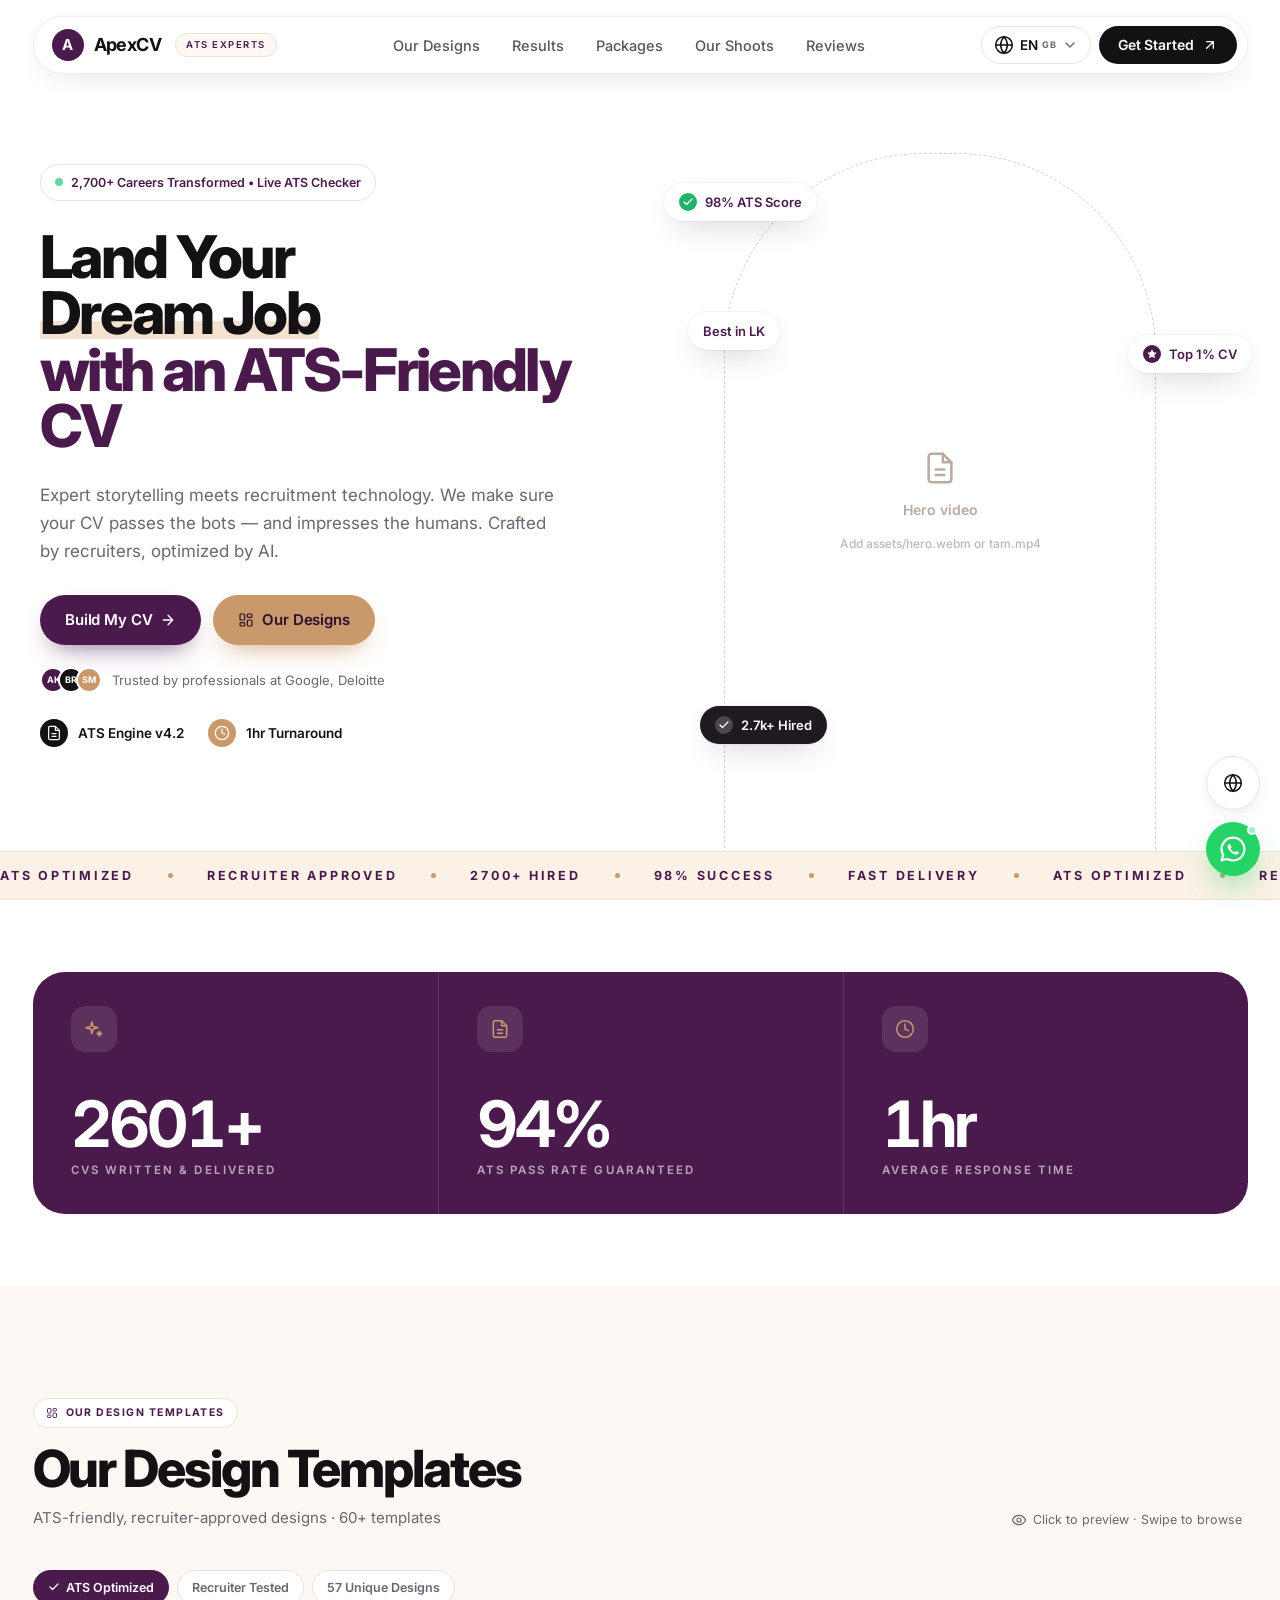
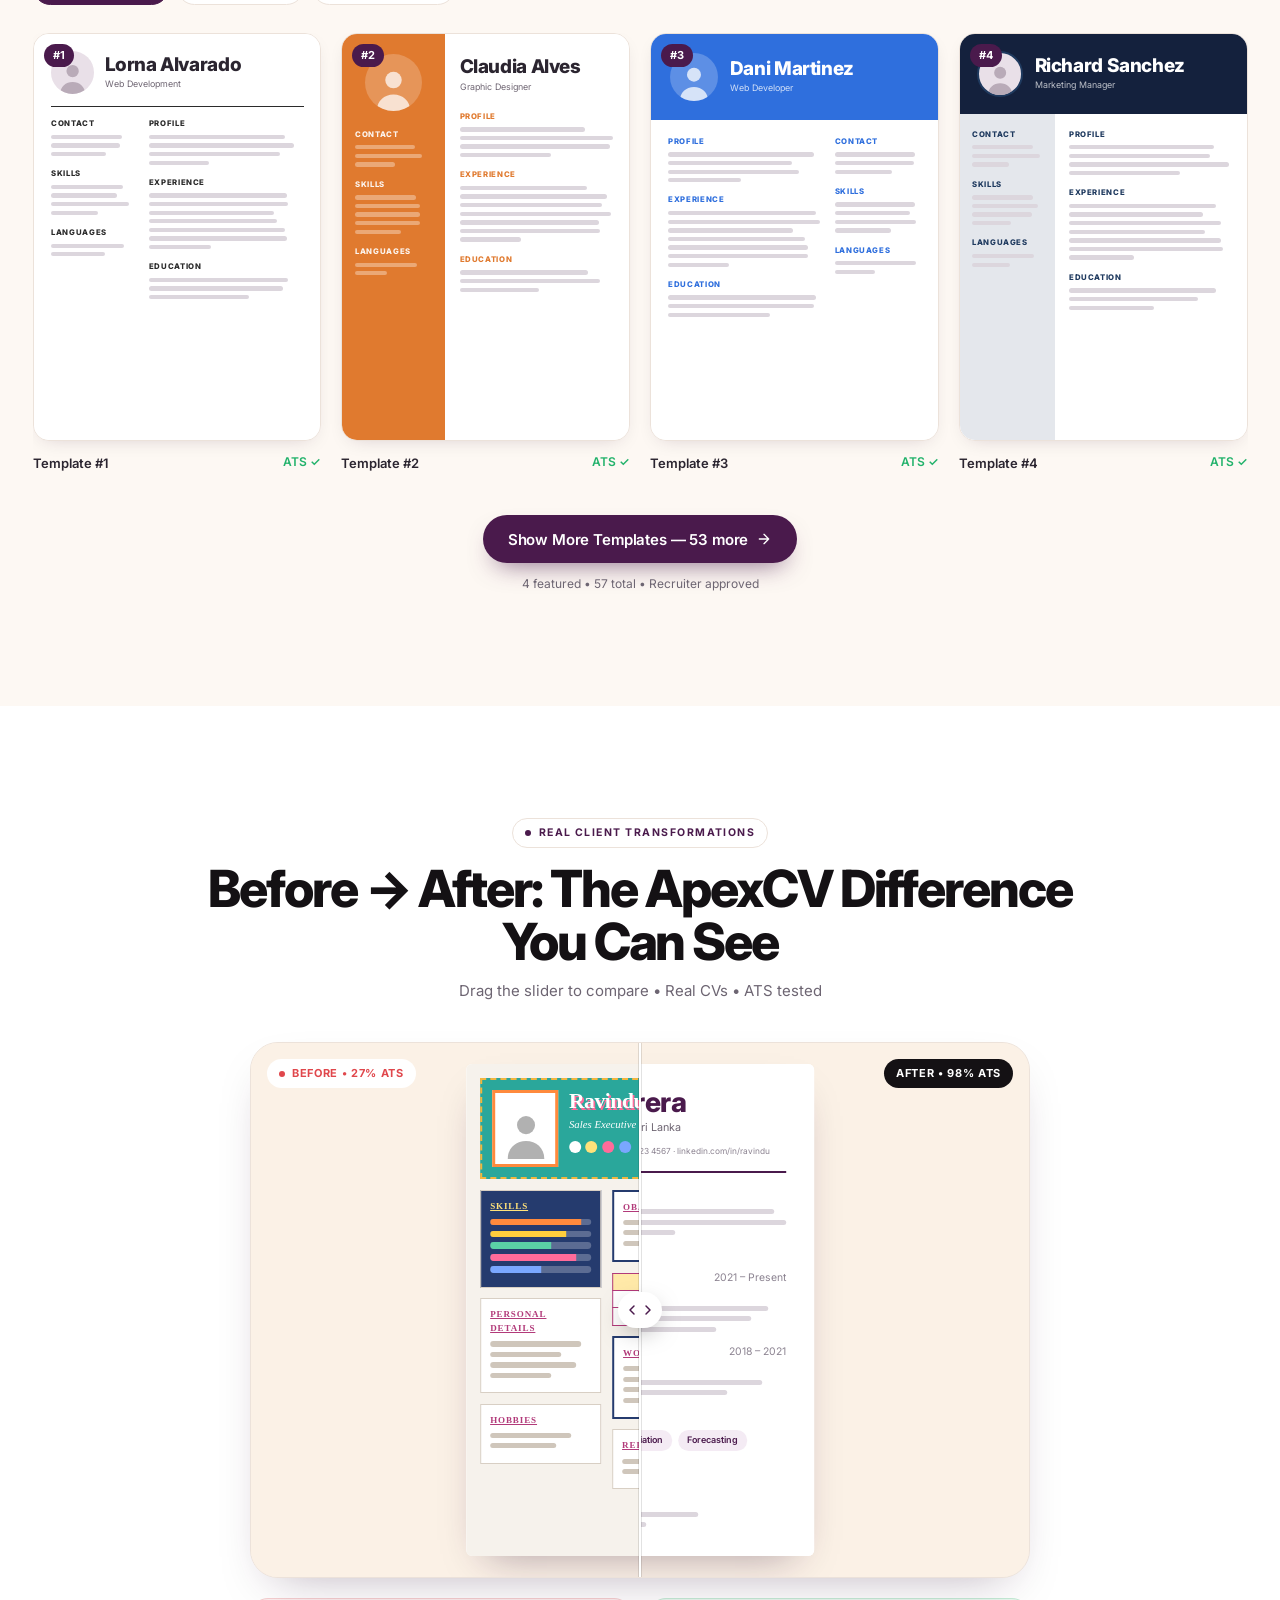
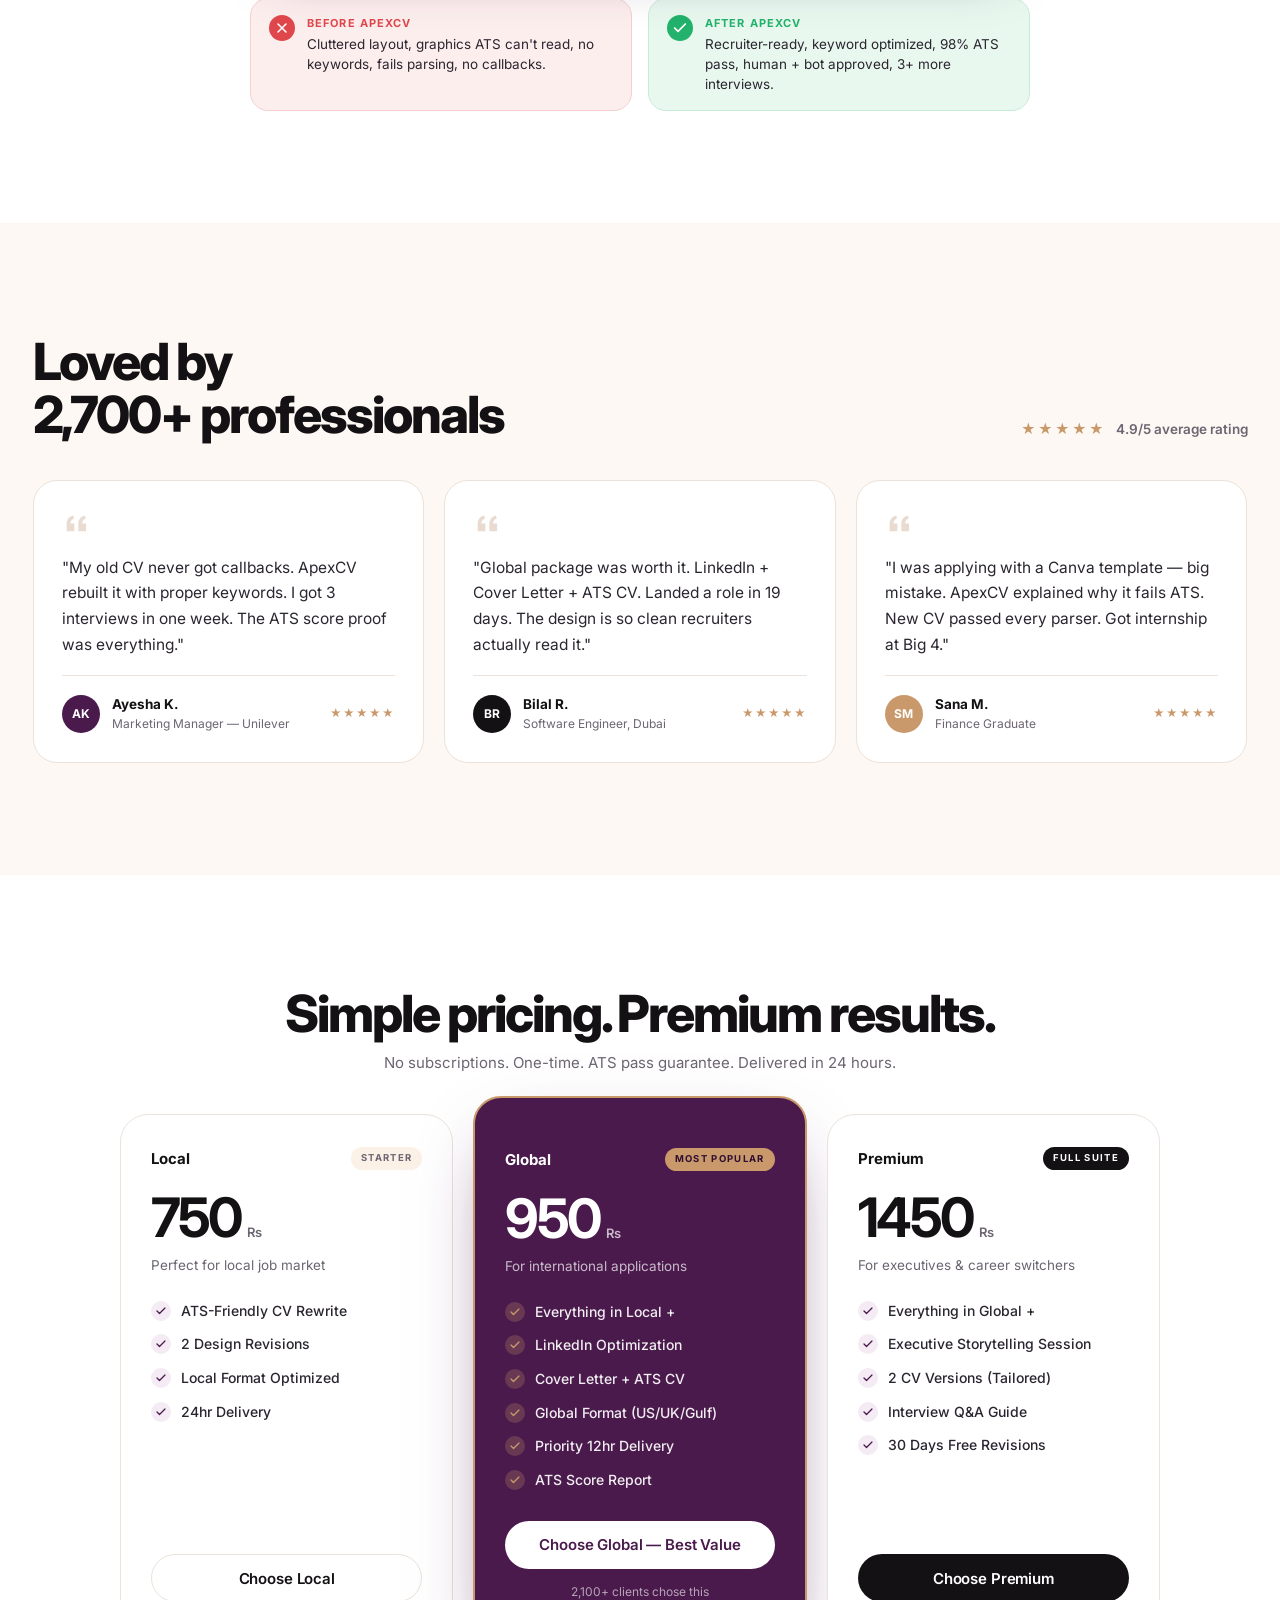
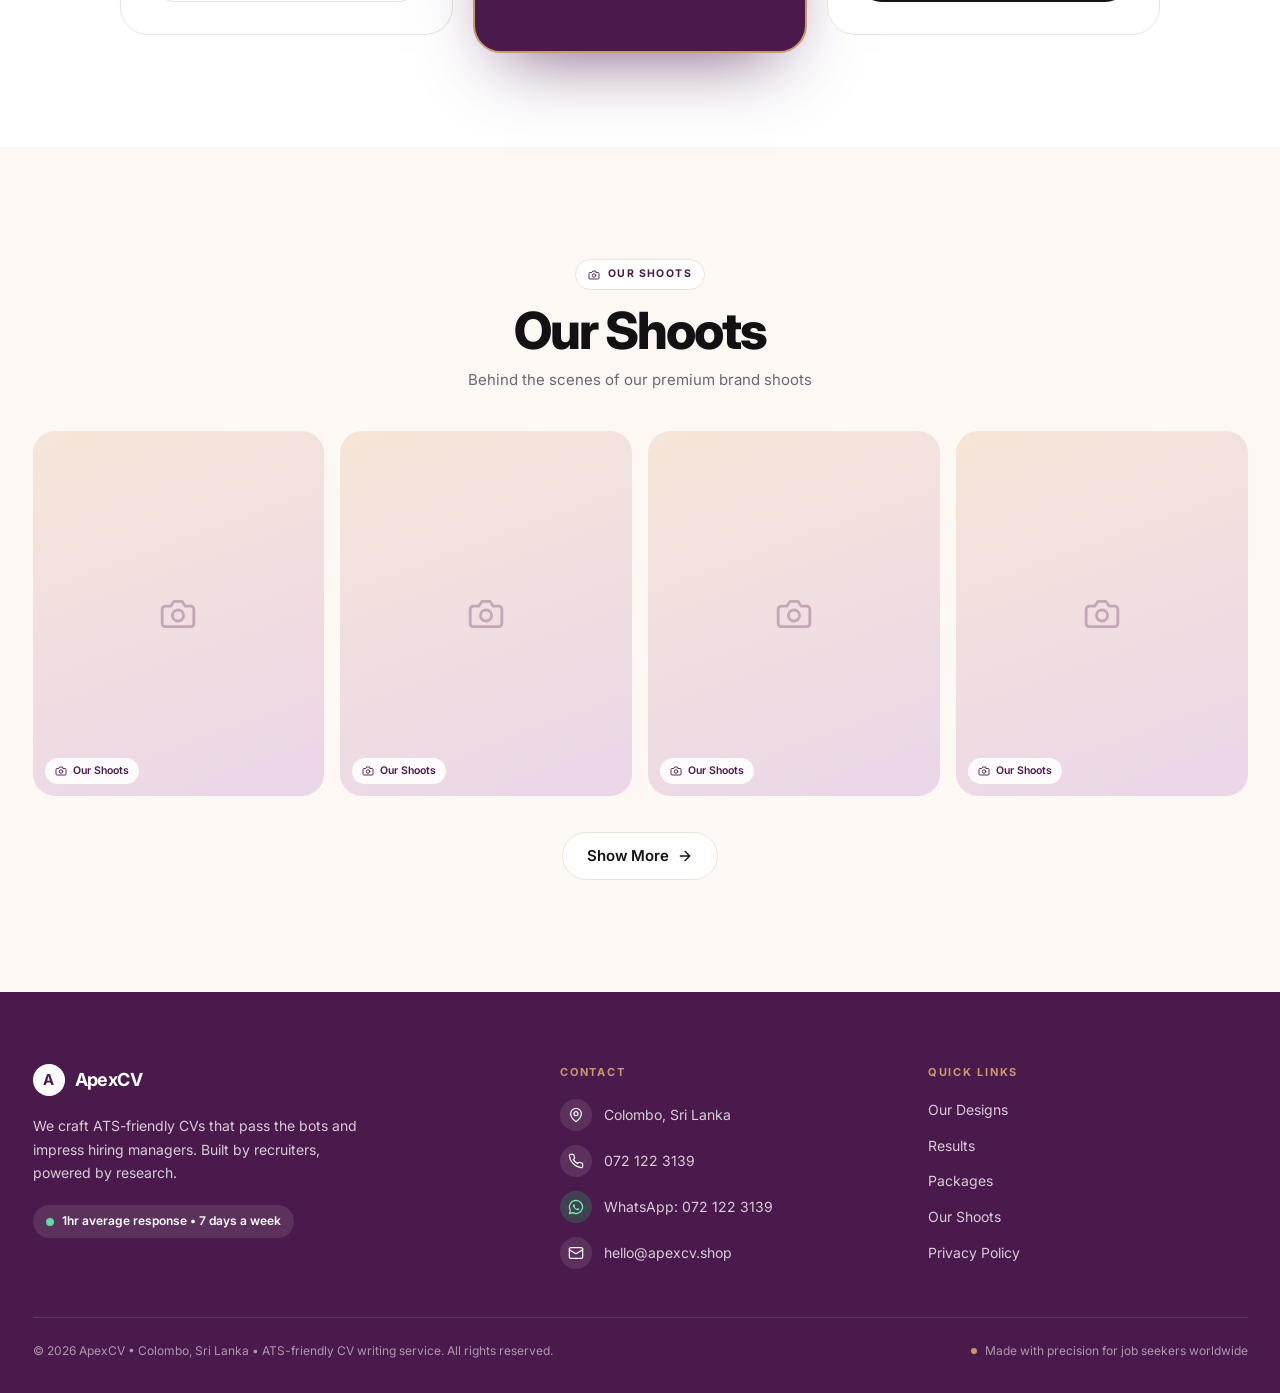
==== index.html @ 5af6e78d "new" ====
<!DOCTYPE html>
<html lang="en">
<head>
  <meta charset="utf-8">
  <!-- Zoom locked: maximum-scale + user-scalable=no (plus JS gesture blocking below) -->
  <meta name="viewport" content="width=device-width, initial-scale=1, minimum-scale=1, maximum-scale=1, user-scalable=no, viewport-fit=cover">
  <title>ApexCV — ATS-Friendly CV Writing Service in Sri Lanka</title>
  <meta name="description" content="ApexCV writes ATS-friendly CVs that pass the bots and impress recruiters. 2,700+ careers transformed. 1 hour average response.">
  <meta name="theme-color" content="#4a1a4c">
  <link rel="icon" href="data:image/svg+xml,<svg xmlns='http://www.w3.org/2000/svg' viewBox='0 0 64 64'><circle cx='32' cy='32' r='32' fill='%234a1a4c'/><text x='32' y='44' font-size='34' font-weight='700' text-anchor='middle' fill='white' font-family='Arial,sans-serif'>A</text></svg>">

  <link rel="preconnect" href="https://fonts.googleapis.com">
  <link rel="preconnect" href="https://fonts.gstatic.com" crossorigin>
  <link href="https://fonts.googleapis.com/css2?family=Inter:wght@400;500;600;700;800&family=Noto+Sans+Sinhala:wght@400;600;800&family=Noto+Sans+Tamil:wght@400;600;800&display=swap" rel="stylesheet">
  <style>
/* =========================================================
   ApexCV — style.css
   ========================================================= */

:root {
  --plum: #4a1a4c;
  --plum-deep: #2f0f31;
  --plum-soft: #f4ebf4;
  --gold: #c9996b;
  --gold-soft: #f3e2cf;
  --cream: #fdf8f3;
  --cream-2: #fbf1e6;
  --paper: #ffffff;
  --ink: #141114;
  --text: #2b2530;
  --muted: #6d6572;
  --line: #ece2da;
  --green: #22b26b;
  --green-soft: #e8f8ef;
  --red: #e0474c;
  --red-soft: #fdeeee;
  --wa: #25d366;

  --font: "Inter", "Noto Sans Sinhala", "Noto Sans Tamil", system-ui, -apple-system, "Segoe UI", Roboto, sans-serif;
  --container: 1215px;
  --shadow-sm: 0 6px 20px -10px rgba(47, 15, 49, 0.22);
  --shadow-md: 0 20px 50px -24px rgba(47, 15, 49, 0.35);
  --ease: cubic-bezier(0.2, 0.7, 0.2, 1);
}

*, *::before, *::after { box-sizing: border-box; }

html {
  scroll-behavior: smooth;
  scroll-padding-top: 92px;
  -webkit-text-size-adjust: 100%;
  text-size-adjust: 100%;
  /* no pinch-zoom, no double-tap zoom anywhere on the site */
  touch-action: manipulation;
  -ms-touch-action: manipulation;
}

body {
  margin: 0;
  font-family: var(--font);
  font-size: 16px;
  line-height: 1.55;
  color: var(--text);
  background: var(--paper);
  -webkit-font-smoothing: antialiased;
  overflow-x: hidden;
}

img, svg, video { display: block; max-width: 100%; }
a { color: inherit; text-decoration: none; }
ul { list-style: none; margin: 0; padding: 0; }
h1, h2, h3, h4, p { margin: 0; }
button { font: inherit; color: inherit; cursor: pointer; }

:focus-visible {
  outline: 3px solid rgba(74, 26, 76, 0.4);
  outline-offset: 3px;
  border-radius: 8px;
}

.ic { width: 20px; height: 20px; flex: none; }
.ic-sm { width: 16px; height: 16px; }
.ic-xs { width: 12px; height: 12px; }

.container { width: min(100% - 40px, var(--container)); margin-inline: auto; }

/* ---------- Buttons ---------- */
.btn {
  display: inline-flex;
  align-items: center;
  justify-content: center;
  gap: 8px;
  height: 48px;
  padding: 0 24px;
  border: 1px solid transparent;
  border-radius: 999px;
  font-size: 15px;
  font-weight: 600;
  letter-spacing: -0.01em;
  white-space: nowrap;
  transition: transform 0.2s var(--ease), box-shadow 0.2s var(--ease), background 0.2s, color 0.2s, border-color 0.2s;
}
.btn:hover { transform: translateY(-2px); }
.btn:active { transform: translateY(0); }
.btn-plum { background: var(--plum); color: #fff; box-shadow: 0 12px 26px -12px rgba(74, 26, 76, 0.7); }
.btn-plum:hover { background: #5a2260; }
.btn-ink { background: var(--ink); color: #fff; }
.btn-ink:hover { background: #2a2530; }
.btn-outline { background: #fff; color: var(--ink); border-color: var(--line); }
.btn-outline:hover { border-color: var(--plum); color: var(--plum); }
.btn-light { background: #fff; color: var(--plum); }
.btn-light:hover { background: var(--gold-soft); }
/* Secondary hero button — solid gold so it reads clearly on white */
.btn-gold {
  background: var(--gold);
  color: var(--plum-deep);
  border-color: var(--gold);
  box-shadow: 0 12px 26px -12px rgba(201, 153, 107, 0.9);
}
.btn-gold:hover { background: #b9854f; border-color: #b9854f; color: #fff; }
.btn-block { width: 100%; }

/* =========================================================
   NAV
   ========================================================= */
.nav-wrap {
  position: fixed;
  top: 16px;
  left: 0;
  right: 0;
  z-index: 60;
  padding-inline: 16px;
  pointer-events: none;
}
.nav {
  pointer-events: auto;
  max-width: var(--container);
  margin-inline: auto;
  height: 58px;
  padding: 0 10px 0 18px;
  display: flex;
  align-items: center;
  gap: 24px;
  background: rgba(255, 255, 255, 0.86);
  -webkit-backdrop-filter: saturate(1.5) blur(14px);
  backdrop-filter: saturate(1.5) blur(14px);
  border: 1px solid rgba(20, 17, 20, 0.07);
  border-radius: 999px;
  box-shadow: 0 8px 30px -14px rgba(47, 15, 49, 0.2);
  transition: box-shadow 0.25s;
}
.nav-wrap.scrolled .nav { box-shadow: 0 14px 40px -16px rgba(47, 15, 49, 0.35); }

.brand { display: inline-flex; align-items: center; gap: 10px; }
.brand-mark {
  display: grid;
  place-items: center;
  width: 32px;
  height: 32px;
  border-radius: 50%;
  background: var(--plum);
  color: #fff;
  font-size: 15px;
  font-weight: 700;
}
.brand-name { font-size: 18px; font-weight: 700; letter-spacing: -0.03em; color: var(--ink); }
.brand-tag {
  margin-left: 4px;
  padding: 4px 10px;
  border: 1px solid var(--line);
  border-radius: 999px;
  background: var(--cream);
  color: var(--plum);
  font-size: 9.5px;
  font-weight: 600;
  letter-spacing: 0.16em;
  text-transform: uppercase;
}

.nav-links { flex: 1; display: flex; justify-content: center; gap: 32px; }
.nav-links a { font-size: 14.5px; font-weight: 500; color: #5b5460; transition: color 0.2s; }
.nav-links a:hover { color: var(--plum); }

.nav-actions { display: flex; align-items: center; gap: 8px; margin-left: auto; }
.nav-cta { height: 38px; padding: 0 18px; font-size: 14px; }

.lang { position: relative; }
.lang-btn {
  display: inline-flex;
  align-items: center;
  gap: 6px;
  height: 38px;
  padding: 0 12px;
  background: #fff;
  border: 1px solid var(--line);
  border-radius: 999px;
  font-size: 13.5px;
  font-weight: 600;
  color: var(--ink);
}
.lang-btn sup { font-size: 9px; font-weight: 700; letter-spacing: 0.04em; color: var(--muted); margin-left: -2px; }
.lang-chev { opacity: 0.6; }
.lang-menu {
  position: absolute;
  top: calc(100% + 10px);
  right: 0;
  min-width: 150px;
  padding: 6px;
  background: #fff;
  border: 1px solid var(--line);
  border-radius: 18px;
  box-shadow: var(--shadow-md);
  opacity: 0;
  visibility: hidden;
  transform: translateY(-6px);
  transition: opacity 0.18s, transform 0.18s var(--ease), visibility 0.18s;
  z-index: 5;
}
.lang.open .lang-menu { opacity: 1; visibility: visible; transform: none; }
.lang-menu button {
  display: block;
  width: 100%;
  padding: 10px 14px;
  border: 0;
  border-radius: 12px;
  background: none;
  text-align: left;
  font-size: 14px;
  font-weight: 500;
}
.lang-menu button:hover { background: var(--cream); }
.lang-menu button[aria-current="true"] { color: var(--plum); font-weight: 700; background: var(--plum-soft); }

.burger {
  display: none;
  place-items: center;
  width: 42px;
  height: 42px;
  border: 0;
  border-radius: 50%;
  background: var(--ink);
  color: #fff;
}

.mobile-menu {
  pointer-events: auto;
  display: none;
  max-width: var(--container);
  margin: 8px auto 0;
  padding: 10px;
  background: #fff;
  border: 1px solid var(--line);
  border-radius: 26px;
  box-shadow: var(--shadow-md);
}
.mobile-menu a { display: block; padding: 14px 16px; border-radius: 16px; font-size: 16px; font-weight: 600; color: var(--ink); }
.mobile-menu a:hover { background: var(--cream); }
.nav-wrap.open .mobile-menu { display: block; }

/* =========================================================
   HERO
   ========================================================= */
.hero {
  position: relative;
  display: grid;
  grid-template-columns: minmax(20px, 1fr) minmax(0, 600px) minmax(0, 600px) minmax(20px, 1fr);
  grid-template-rows: 1fr auto;
  min-height: max(700px, 100svh);
  padding-top: 92px;
  background: #fff; /* pure white so the video blends in */
  overflow: hidden;
}

.hero-copy {
  grid-column: 2;
  grid-row: 1;
  align-self: center;
  display: flex;
  flex-direction: column;
  align-items: flex-start;
  padding: 24px 24px 56px 0;
}

.badge-pill {
  display: inline-flex;
  align-items: center;
  gap: 8px;
  padding: 8px 14px;
  border: 1px solid var(--line);
  border-radius: 999px;
  background: #fff;
  font-size: 12.5px;
  font-weight: 600;
  color: var(--plum);
}
.live-dot {
  width: 8px;
  height: 8px;
  border-radius: 50%;
  background: #62d8a2;
  box-shadow: 0 0 0 0 rgba(98, 216, 162, 0.6);
  animation: ping 2.4s ease-out infinite;
}
@keyframes ping {
  0% { box-shadow: 0 0 0 0 rgba(98, 216, 162, 0.55); }
  80%, 100% { box-shadow: 0 0 0 8px rgba(98, 216, 162, 0); }
}

.hero-title {
  margin-top: 28px;
  font-size: clamp(2.9rem, 4.6vw, 4rem);
  line-height: 0.96;
  font-weight: 800;
  letter-spacing: -0.045em;
  color: var(--ink);
}
.h1-a, .h1-b { display: block; }
.h1-line { display: block; }
.hl {
  width: fit-content;
  background: linear-gradient(transparent 64%, var(--gold-soft) 64%, var(--gold-soft) 94%, transparent 94%);
}
.h1-b { color: var(--plum); }

.lead {
  max-width: 520px;
  margin-top: 26px;
  font-size: 17px;
  line-height: 1.65;
  color: var(--muted);
}

.hero-cta { display: flex; flex-wrap: wrap; gap: 12px; margin-top: 30px; }
.hero-cta .btn { height: 50px; }

.trust {
  display: flex;
  align-items: center;
  gap: 10px;
  margin-top: 22px;
  font-size: 13px;
  color: var(--muted);
}
.avatars { display: inline-flex; }
.av {
  display: grid;
  place-items: center;
  width: 26px;
  height: 26px;
  border-radius: 50%;
  border: 2px solid #fff;
  font-style: normal;
  font-size: 9px;
  font-weight: 700;
  color: #fff;
}
.avatars .av + .av { margin-left: -8px; }
.av-plum { background: var(--plum); }
.av-ink { background: var(--ink); }
.av-gold { background: var(--gold); }

.hero-chips { display: flex; flex-wrap: wrap; gap: 24px; margin-top: 26px; font-size: 13.5px; font-weight: 600; color: var(--ink); }
.hero-chips li { display: inline-flex; align-items: center; gap: 10px; }
.chip-ic { display: grid; place-items: center; width: 28px; height: 28px; border-radius: 50%; color: #fff; }
.chip-ic-ink { background: var(--ink); }
.chip-ic-gold { background: var(--gold); }

/* ---- Hero video ----
   FIX: mix-blend-mode is applied to a WRAPPER, never to the <video> element
   itself. WebKit (every browser on iPhone/iPad) has long-standing bugs that
   make a blended <video> render as a blank/black box. The wrapper is also
   switched off entirely on iOS/Safari via the .no-blend class in JS.        */
.hero-media {
  grid-column: 3;
  grid-row: 1;
  position: relative;
  min-height: 520px;
}
.hero-video-wrap {
  position: absolute;
  inset: 0;
  mix-blend-mode: multiply; /* white pixels disappear into the white page */
  pointer-events: none;
  -webkit-transform: translateZ(0);
  transform: translateZ(0);
}
/* iOS / Safari, or when the video already has a real alpha channel */
.hero-media.no-blend .hero-video-wrap,
.hero-media.has-alpha .hero-video-wrap { mix-blend-mode: normal; }

.hero-video {
  position: absolute;
  inset: 0;
  width: 100%;
  height: 100%;
  object-fit: contain;
  object-position: center bottom;
  background: transparent;
  pointer-events: none;
}
.video-fallback {
  position: absolute;
  inset: 8% 14% 0;
  display: none;
  flex-direction: column;
  align-items: center;
  justify-content: center;
  gap: 14px;
  border: 1.5px dashed #ddd0c8;
  border-bottom: 0;
  border-radius: 200px 200px 0 0;
  color: #b9aaa2;
  text-align: center;
  font-size: 14px;
  font-weight: 600;
}
.video-fallback .ic { width: 34px; height: 34px; }
.video-fallback small { font-weight: 500; font-size: 12px; opacity: 0.85; }
.hero-media.no-video .video-fallback { display: flex; }
.hero-media.no-video .hero-video-wrap { display: none; }

/* ---- Floating chips ---- */
.float {
  position: absolute;
  z-index: 2;
  display: inline-flex;
  align-items: center;
  gap: 8px;
  padding: 9px 15px;
  border-radius: 999px;
  background: #fff;
  font-size: 13px;
  font-weight: 600;
  color: var(--plum);
  white-space: nowrap;
  box-shadow: 0 12px 30px -12px rgba(47, 15, 49, 0.3), 0 0 0 1px rgba(20, 17, 20, 0.04);
  animation: bob 6s ease-in-out infinite;
}
.tick {
  display: grid;
  place-items: center;
  width: 18px;
  height: 18px;
  border-radius: 50%;
  background: var(--green);
  color: #fff;
}
.tick-plum { background: var(--plum); }
.tick-light { background: rgba(255, 255, 255, 0.2); }
.f-ats { top: 12%; left: 4%; }
.f-best { top: 29%; left: 8%; animation-delay: -2s; }
.f-top { top: 32%; right: -2%; animation-delay: -4s; }
.f-hired { bottom: 14%; left: 10%; background: #1f1a21; color: #fff; animation-delay: -1s; }
@keyframes bob {
  0%, 100% { transform: translateY(0); }
  50% { transform: translateY(-5px); }
}

/* ---- Marquee ---- */
.marquee {
  grid-column: 1 / -1;
  grid-row: 2;
  position: relative;
  z-index: 3;
  overflow: hidden;
  background: var(--cream-2);
  border-block: 1px solid var(--line);
}
.marquee-track {
  display: flex;
  width: max-content;
  padding-block: 14px;
  animation: marquee 38s linear infinite;
}
.marquee-track span {
  display: inline-flex;
  align-items: center;
  font-size: 12.5px;
  font-weight: 700;
  letter-spacing: 0.22em;
  text-transform: uppercase;
  color: var(--plum);
  white-space: nowrap;
}
.marquee-track span::after {
  content: "";
  width: 5px;
  height: 5px;
  margin-inline: 34px;
  border-radius: 50%;
  background: var(--gold);
}
@keyframes marquee { to { transform: translateX(-50%); } }

/* =========================================================
   SECTIONS (shared)
   ========================================================= */
.section { padding: clamp(64px, 9vw, 112px) 0; background: var(--paper); }
.section-cream { background: var(--cream); }

.sec-head { margin-bottom: 40px; }
.sec-head-center { display: flex; flex-direction: column; align-items: center; text-align: center; }
.sec-head-row { display: flex; align-items: flex-end; justify-content: space-between; gap: 24px; flex-wrap: wrap; }
.sec-head-end { align-items: flex-end; }

h2 {
  font-size: clamp(2rem, 4vw, 3.2rem);
  line-height: 1.02;
  font-weight: 800;
  letter-spacing: -0.04em;
  color: var(--ink);
}
.eyebrow + h2 { margin-top: 14px; }
.sec-sub { margin-top: 12px; font-size: 15px; color: var(--muted); }
.sec-head-center h2 { max-width: 16ch; }
.sec-head-center h2 + .sec-sub { max-width: 60ch; }
#packages .sec-head-center h2 { max-width: none; }
#results .sec-head-center h2 { max-width: 26ch; }

.eyebrow {
  display: inline-flex;
  align-items: center;
  gap: 8px;
  padding: 6px 12px;
  border: 1px solid var(--line);
  border-radius: 999px;
  background: #fff;
  font-size: 10.5px;
  font-weight: 700;
  letter-spacing: 0.14em;
  text-transform: uppercase;
  color: var(--plum);
}
.dot-plum { width: 6px; height: 6px; border-radius: 50%; background: var(--plum); }
.dot-gold { width: 6px; height: 6px; border-radius: 50%; background: var(--gold); }

/* =========================================================
   STATS
   ========================================================= */
.stats-wrap { padding: clamp(40px, 6vw, 72px) 0; background: #fff; }
.stats-card {
  display: grid;
  grid-template-columns: repeat(3, 1fr);
  background: var(--plum);
  border-radius: 32px;
  color: #fff;
  overflow: hidden;
}
.stat { display: flex; flex-direction: column; justify-content: space-between; gap: 40px; min-height: 230px; padding: 34px 38px; }
.stat + .stat { border-left: 1px solid rgba(255, 255, 255, 0.12); }
.stat-ic {
  display: grid;
  place-items: center;
  width: 46px;
  height: 46px;
  border-radius: 14px;
  background: rgba(255, 255, 255, 0.1);
  color: var(--gold);
}
.stat-body { display: flex; flex-direction: column; gap: 6px; }
.stat-body strong { font-size: clamp(2.8rem, 5vw, 4.4rem); line-height: 1; font-weight: 700; letter-spacing: -0.04em; font-variant-numeric: tabular-nums; }
.stat-body span { font-size: 11.5px; font-weight: 600; letter-spacing: 0.18em; text-transform: uppercase; color: rgba(255, 255, 255, 0.62); }

/* =========================================================
   TEMPLATES
   ========================================================= */
.tpl-controls { display: flex; align-items: center; gap: 10px; }
.tpl-hint { display: inline-flex; align-items: center; gap: 6px; margin-right: 6px; font-size: 12.5px; color: var(--muted); }
.round-btn {
  display: grid;
  place-items: center;
  width: 42px;
  height: 42px;
  border: 1px solid var(--line);
  border-radius: 50%;
  background: #fff;
  color: var(--ink);
  transition: background 0.2s, color 0.2s, opacity 0.2s, transform 0.2s var(--ease);
}
.round-btn:hover { transform: scale(1.06); }
.round-btn-ink { background: var(--ink); color: #fff; border-color: var(--ink); }
.round-btn:disabled { opacity: 0.35; cursor: default; transform: none; }

.filter-row { display: flex; flex-wrap: wrap; gap: 8px; margin-bottom: 28px; }
.filter {
  display: inline-flex;
  align-items: center;
  gap: 6px;
  padding: 7px 14px;
  border: 1px solid var(--line);
  border-radius: 999px;
  background: #fff;
  font-size: 12.5px;
  font-weight: 600;
  color: var(--muted);
}
.filter-on { background: var(--plum); border-color: var(--plum); color: #fff; }

.tpl-track {
  display: flex;
  gap: 20px;
  overflow-x: auto;
  scroll-snap-type: x mandatory;
  scrollbar-width: none;
  padding-bottom: 6px;
  -webkit-overflow-scrolling: touch;
}
.tpl-track::-webkit-scrollbar { display: none; }

.tpl-card {
  flex: 0 0 calc((100% - 60px) / 4);
  scroll-snap-align: start;
  padding: 0;
  border: 0;
  background: none;
  text-align: left;
}
.tpl-thumb {
  position: relative;
  aspect-ratio: 210 / 297;
  border: 1px solid var(--line);
  border-radius: 16px;
  background: #fff;
  overflow: hidden;
  box-shadow: var(--shadow-sm);
  transition: transform 0.3s var(--ease), box-shadow 0.3s var(--ease);
}
.tpl-card:hover .tpl-thumb { transform: translateY(-4px); box-shadow: var(--shadow-md); }
.tpl-num {
  position: absolute;
  top: 10px;
  left: 10px;
  z-index: 2;
  padding: 3px 9px;
  border-radius: 999px;
  background: var(--plum);
  color: #fff;
  font-size: 11px;
  font-weight: 700;
}
.tpl-meta { display: flex; justify-content: space-between; margin-top: 12px; font-size: 13px; color: var(--muted); }
.tpl-meta b { font-weight: 600; color: var(--text); }
.tpl-meta i { font-style: normal; font-size: 12px; font-weight: 600; color: var(--green); }

.tpl-more-wrap { display: flex; flex-direction: column; align-items: center; gap: 12px; margin-top: 36px; }
.tpl-count { font-size: 12px; color: var(--muted); }

.tpl-grid {
  display: grid;
  grid-template-columns: repeat(4, 1fr);
  gap: 24px 20px;
  margin-top: 40px;
}
.tpl-grid[hidden] { display: none; }
.tpl-grid .tpl-card { flex: none; }

/* ---------- Mini CV mock-ups (scale with container width) ---------- */
.cv {
  container-type: inline-size;
  position: relative;
  width: 100%;
  height: 100%;
  overflow: hidden;
  background: #fff;
  color: var(--text);
  font-family: var(--font);
  text-align: left;
  --a: #2b2b2b;
}
.cv h4 { font-size: 6.6cqw; line-height: 1.05; font-weight: 800; letter-spacing: -0.02em; }
.cv p { margin-top: 0.8cqw; font-size: 3.1cqw; color: #6f6673; }
.cv-ph {
  display: grid;
  place-items: end center;
  flex: none;
  width: 15cqw;
  height: 15cqw;
  border-radius: 50%;
  background: #e9e0e8;
  color: #b9abb8;
  overflow: hidden;
}
.cv-ph svg { width: 82%; height: 82%; }
.cv-h { display: block; margin-bottom: 1.6cqw; font-size: 2.7cqw; font-weight: 800; letter-spacing: 0.08em; text-transform: uppercase; color: var(--a); }
.cv-sec { margin-bottom: 4.2cqw; }
.ln { display: block; height: 1.5cqw; margin: 1.5cqw 0; border-radius: 1cqw; background: #dcd6dd; }

/* CV mock-ups always fill their frame */
.tpl-thumb > .cv, .viewer-frame > .cv, .ba-page > .cv { position: absolute; inset: 0; }

/* inner sheets fill the container (cqw units must live on descendants of .cv) */
.cv-0, .cv-1, .cv-2, .cv-3, .cv-after, .cv-before { height: 100%; }

/* layout 0: light sidebar */
.cv-0 { padding: 6cqw; display: flex; flex-direction: column; gap: 4cqw; }
.cv-0 .cv-top { display: flex; align-items: center; gap: 3.6cqw; padding-bottom: 4cqw; border-bottom: 0.6cqw solid var(--a); }
.cv-0 .cv-body { display: grid; grid-template-columns: 33% 1fr; gap: 5cqw; }

/* layout 1: dark sidebar */
.cv-1 { display: grid; grid-template-columns: 36% 1fr; }
.cv-1 .cv-side { padding: 7cqw 4.6cqw; background: var(--a); color: #fff; }
.cv-1 .cv-side .cv-h { color: #fff; opacity: 0.92; }
.cv-1 .cv-side .ln { background: rgba(255, 255, 255, 0.34); }
.cv-1 .cv-ph { width: 20cqw; height: 20cqw; margin: 0 auto 6cqw; background: rgba(255, 255, 255, 0.2); color: rgba(255, 255, 255, 0.72); }
.cv-1 .cv-main { padding: 8cqw 5cqw; }
.cv-1 .cv-main h4 { margin-bottom: 1cqw; }
.cv-1 .cv-main .cv-title { margin-bottom: 6cqw; }

/* layout 2: colour banner */
.cv-2 .cv-banner { display: flex; align-items: center; gap: 4cqw; padding: 6.5cqw; background: var(--a); color: #fff; }
.cv-2 .cv-banner p { color: rgba(255, 255, 255, 0.78); }
.cv-2 .cv-banner .cv-ph { width: 17cqw; height: 17cqw; background: rgba(255, 255, 255, 0.22); color: rgba(255, 255, 255, 0.75); }
.cv-2 .cv-body { display: grid; grid-template-columns: 1fr 34%; gap: 5cqw; padding: 5.5cqw 6cqw; }

/* layout 3: dark header + tinted rail */
.cv-3 .cv-top { display: flex; align-items: center; gap: 4cqw; padding: 6cqw; background: #14213d; color: #fff; }
.cv-3 .cv-top p { color: rgba(255, 255, 255, 0.72); }
.cv-3 .cv-top .cv-ph { width: 16cqw; height: 16cqw; border: 0.7cqw solid var(--a); }
.cv-3 .cv-body { display: grid; grid-template-columns: 33% 1fr; }
.cv-3 .cv-side { padding: 5cqw 4.2cqw; background: color-mix(in srgb, var(--a) 12%, #fff); min-height: 120cqw; }
.cv-3 .cv-main { padding: 5cqw; }

/* ---------- Before / After ---------- */
.ba {
  position: relative;
  max-width: 780px;
  aspect-ratio: 16 / 11;
  margin: 0 auto;
  border: 1px solid var(--line);
  border-radius: 28px;
  overflow: hidden;
  background: var(--cream-2);
  touch-action: pan-y;
  user-select: none;
  -webkit-user-select: none;
  cursor: ew-resize;
  box-shadow: var(--shadow-md);
}
.ba-layer { position: absolute; inset: 0; background: var(--cream-2); }
.ba-before-layer { clip-path: inset(0 calc(100% - var(--pos)) 0 0); }
.ba-page {
  position: absolute;
  top: 4%;
  left: 50%;
  transform: translateX(-50%);
  height: 92%;
  aspect-ratio: 1 / 1.414;
  background: #fff;
  border-radius: 6px;
  box-shadow: 0 18px 40px -20px rgba(47, 15, 49, 0.4);
  overflow: hidden;
  pointer-events: none;
}
.ba-tag {
  position: absolute;
  top: 16px;
  z-index: 3;
  display: inline-flex;
  align-items: center;
  gap: 7px;
  padding: 6px 12px;
  border-radius: 999px;
  font-size: 11px;
  font-weight: 700;
  letter-spacing: 0.06em;
  text-transform: uppercase;
  pointer-events: none;
}
.ba-tag-before { left: 16px; background: #fff; color: var(--red); }
.ba-tag-before i { width: 6px; height: 6px; border-radius: 50%; background: var(--red); }
.ba-tag-after { right: 16px; background: var(--ink); color: #fff; }

.ba-handle {
  position: absolute;
  top: 0;
  bottom: 0;
  left: var(--pos);
  z-index: 4;
  width: 48px;
  transform: translateX(-50%);
  cursor: ew-resize;
  display: grid;
  place-items: center;
}
.ba-handle::before { content: ""; position: absolute; top: 0; bottom: 0; left: 50%; width: 2px; margin-left: -1px; background: #fff; box-shadow: 0 0 0 1px rgba(20, 17, 20, 0.12); }
.ba-knob {
  position: relative;
  display: flex;
  align-items: center;
  gap: 0;
  padding: 10px 6px;
  border-radius: 999px;
  background: #fff;
  color: var(--plum);
  box-shadow: 0 8px 24px -8px rgba(20, 17, 20, 0.5);
}

.ba-notes { display: grid; grid-template-columns: 1fr 1fr; gap: 16px; max-width: 780px; margin: 20px auto 0; }
.ba-note { display: flex; gap: 12px; padding: 16px 18px; border-radius: 18px; border: 1px solid; font-size: 13.5px; line-height: 1.5; }
.ba-note strong { display: block; margin-bottom: 2px; font-size: 11px; letter-spacing: 0.1em; text-transform: uppercase; }
.ba-note p { color: var(--text); }
.note-ic { display: grid; place-items: center; flex: none; width: 26px; height: 26px; border-radius: 50%; color: #fff; }
.ba-note-bad { background: var(--red-soft); border-color: #f6cfd0; }
.ba-note-bad strong { color: var(--red); }
.ba-note-bad .note-ic { background: var(--red); }
.ba-note-good { background: var(--green-soft); border-color: #c5ecd6; }
.ba-note-good strong { color: var(--green); }
.ba-note-good .note-ic { background: var(--green); }

/* "After" CV (clean) */
.cv-after { padding: 7cqw 8cqw; }
.cva-head { padding-bottom: 4cqw; margin-bottom: 4.5cqw; border-bottom: 0.6cqw solid var(--a); }
.cva-head h4 { font-size: 8cqw; color: var(--a); }
.cva-contact { display: block; margin-top: 2.2cqw; font-size: 2.4cqw; color: #8b8290; }
.cva-row { display: flex; justify-content: space-between; margin-top: 1.4cqw; font-size: 3cqw; }
.cva-row em { font-style: normal; color: #8b8290; }
.cva-row-2 { margin-top: 3.4cqw; }
.cva-co { display: block; font-size: 2.7cqw; color: var(--a); font-weight: 600; }
.cva-chips { display: flex; flex-wrap: wrap; gap: 1.6cqw; }
.cva-chips span { padding: 1cqw 2.6cqw; border-radius: 99cqw; background: var(--plum-soft); color: var(--a); font-size: 2.6cqw; font-weight: 600; }

/* "Before" CV (cluttered) */
.cv-before { padding: 4cqw; background: #f6f2ec; font-family: Georgia, "Times New Roman", serif; }
.cvb-head { display: flex; gap: 3cqw; padding: 3cqw; margin-bottom: 3cqw; background: #2aa79b; border: 0.8cqw dashed #f3b63f; }
.cvb-photo { display: grid; place-items: end center; flex: none; width: 19cqw; height: 22cqw; background: #fff; border: 1cqw solid #ff8a3d; color: #b1b1b1; overflow: hidden; }
.cvb-photo svg { width: 86%; height: 86%; }
.cvb-title { color: #fff; }
.cvb-title h4 { font-family: "Comic Sans MS", "Trebuchet MS", cursive; font-size: 6.2cqw; text-shadow: 0.5cqw 0.5cqw 0 #ff6b9a; }
.cvb-title h4 span { color: #ffe27a; }
.cvb-title p { color: #fff; font-style: italic; }
.cvb-icons { display: flex; gap: 1.4cqw; margin-top: 2.4cqw; }
.cvb-icons i { width: 3.4cqw; height: 3.4cqw; border-radius: 50%; background: #fff; }
.cvb-icons i:nth-child(2) { background: #ffe27a; }
.cvb-icons i:nth-child(3) { background: #ff6b9a; }
.cvb-icons i:nth-child(4) { background: #7aa7ff; }
.cvb-cols { display: grid; grid-template-columns: 38% 1fr; gap: 3cqw; }
.cvb-left, .cvb-right { display: flex; flex-direction: column; gap: 3cqw; }
.cvb-box { padding: 2.6cqw; background: #fff; border: 0.5cqw solid #d8cfc4; }
.cvb-box b { display: block; margin-bottom: 1.4cqw; font-size: 2.6cqw; letter-spacing: 0.1em; color: #b23a7a; text-decoration: underline; }
.cvb-teal { background: #253b6e; }
.cvb-teal b { color: #ffe27a; }
.cvb-outline { border: 0.7cqw double #253b6e; }
.bar { height: 1.9cqw; margin: 1.5cqw 0; background: rgba(255, 255, 255, 0.25); border-radius: 1cqw; overflow: hidden; }
.bar i { display: block; height: 100%; }
.cvb-table { width: 100%; border-collapse: collapse; }
.cvb-table td { height: 5cqw; border: 0.5cqw solid #b23a7a; background: #fff; }
.cvb-table tr:first-child td { background: #ffe9a8; }
.cvb-refs { display: grid; grid-template-columns: 1fr 1fr; gap: 2cqw; }
.cv-before .ln { background: #cfc6bb; }

/* =========================================================
   REVIEWS
   ========================================================= */
.rating { display: inline-flex; align-items: center; gap: 10px; font-size: 13.5px; font-weight: 600; color: var(--muted); }
.stars { color: var(--gold); letter-spacing: 2px; font-size: 14px; white-space: nowrap; }

.review-grid { display: grid; grid-template-columns: repeat(3, 1fr); gap: 20px; }
.review {
  display: flex;
  flex-direction: column;
  gap: 18px;
  padding: 28px;
  background: #fff;
  border: 1px solid var(--line);
  border-radius: 24px;
}
.quote-ic { width: 28px; height: 28px; color: #eadbd0; }
.review p { flex: 1; font-size: 15.5px; line-height: 1.65; color: var(--text); }
.review footer { display: flex; align-items: center; gap: 12px; padding-top: 18px; border-top: 1px solid var(--line); }
.review footer .av { width: 38px; height: 38px; font-size: 12px; border: 0; }
.review footer div { flex: 1; display: flex; flex-direction: column; min-width: 0; }
.review footer strong { font-size: 13.5px; color: var(--ink); }
.review footer div span { font-size: 12px; color: var(--muted); }
.review .stars { font-size: 11px; letter-spacing: 1px; }

/* =========================================================
   PRICING
   ========================================================= */
.price-grid { display: grid; grid-template-columns: repeat(3, 1fr); gap: 20px; align-items: stretch; max-width: 1040px; margin: 0 auto; }
.plan {
  display: flex;
  flex-direction: column;
  gap: 0;
  padding: 32px 30px;
  background: #fff;
  border: 1px solid var(--line);
  border-radius: 28px;
}
.plan-head { display: flex; align-items: center; justify-content: space-between; margin-bottom: 20px; }
.plan-head h3 { font-size: 15px; font-weight: 700; color: var(--ink); }
.plan-tag { padding: 4px 10px; border-radius: 999px; background: var(--cream-2); font-size: 9.5px; font-weight: 700; letter-spacing: 0.14em; text-transform: uppercase; color: var(--muted); }
.plan-tag-gold { background: var(--gold); color: var(--plum-deep); }
.plan-tag-ink { background: var(--ink); color: #fff; }
.plan-price { display: flex; align-items: baseline; gap: 6px; }
.plan-price strong { font-size: 3.4rem; line-height: 1; font-weight: 700; letter-spacing: -0.045em; color: var(--ink); }
.plan-price span { font-size: 13px; font-weight: 600; color: var(--muted); }
.plan-for { margin: 10px 0 24px; font-size: 13.5px; color: var(--muted); }
.plan-list { display: flex; flex-direction: column; gap: 12px; margin-bottom: 30px; flex: 1; }
.plan-list li { display: flex; align-items: center; gap: 10px; font-size: 14px; font-weight: 500; color: var(--text); }
.plan-list .ic { flex: none; box-sizing: content-box; padding: 4px; border-radius: 50%; background: var(--plum-soft); color: var(--plum); }

.plan-featured {
  margin-block: -18px;
  padding-block: 50px;
  background: var(--plum);
  border: 2px solid var(--gold);
  color: #fff;
  box-shadow: 0 30px 70px -30px rgba(74, 26, 76, 0.75);
}
.plan-featured .plan-head h3, .plan-featured .plan-price strong { color: #fff; }
.plan-featured .plan-price span, .plan-featured .plan-for { color: rgba(255, 255, 255, 0.7); }
.plan-featured .plan-list li { color: rgba(255, 255, 255, 0.92); }
.plan-featured .plan-list .ic { background: rgba(201, 153, 107, 0.25); color: var(--gold); }
.plan-foot { margin-top: 14px; text-align: center; font-size: 12px; color: rgba(255, 255, 255, 0.6); }

/* =========================================================
   SHOOTS
   ========================================================= */
.shoot-grid { display: grid; grid-template-columns: repeat(4, 1fr); gap: 16px; }
.shoot {
  position: relative;
  aspect-ratio: 4 / 5;
  border-radius: 22px;
  overflow: hidden;
  background: linear-gradient(160deg, #f6e6d8, #ead6e8);
}
.shoot-ph { position: absolute; inset: 0; display: grid; place-items: center; color: rgba(74, 26, 76, 0.28); }
.shoot-ph .ic { width: 38px; height: 38px; }
.shoot img { position: absolute; inset: 0; width: 100%; height: 100%; object-fit: cover; transition: transform 0.6s var(--ease); }
.shoot:hover img { transform: scale(1.04); }
.shoot-cap {
  position: absolute;
  left: 12px;
  bottom: 12px;
  display: inline-flex;
  align-items: center;
  gap: 6px;
  padding: 5px 10px;
  border-radius: 999px;
  background: rgba(255, 255, 255, 0.88);
  -webkit-backdrop-filter: blur(8px);
  backdrop-filter: blur(8px);
  font-size: 10.5px;
  font-weight: 600;
  color: var(--plum);
}
.shoot.is-extra[hidden] { display: none; }
.center-row { display: flex; justify-content: center; margin-top: 36px; }

/* =========================================================
   FOOTER
   ========================================================= */
.footer { padding: 72px 0 32px; background: var(--plum); color: rgba(255, 255, 255, 0.78); }
.footer-grid { display: grid; grid-template-columns: 1.5fr 1fr 1fr; gap: 48px; padding-bottom: 48px; }
.brand-light .brand-name { color: #fff; }
.brand-light .brand-mark { background: #fff; color: var(--plum); }
.footer-brand p { max-width: 36ch; margin: 18px 0 20px; font-size: 14px; line-height: 1.7; }
.footer-chip {
  display: inline-flex;
  align-items: center;
  gap: 8px;
  padding: 7px 13px;
  border-radius: 999px;
  background: rgba(255, 255, 255, 0.1);
  font-size: 12px;
  font-weight: 600;
  color: #fff;
}
.footer-col h3 { margin-bottom: 18px; font-size: 11px; font-weight: 700; letter-spacing: 0.16em; text-transform: uppercase; color: var(--gold); }
.contact-list, .link-list { display: flex; flex-direction: column; gap: 14px; font-size: 14px; }
.contact-list li, .contact-list a { display: flex; align-items: center; gap: 12px; }
.c-ic { display: grid; place-items: center; width: 32px; height: 32px; border-radius: 50%; background: rgba(255, 255, 255, 0.1); color: #fff; }
.c-ic-wa { background: rgba(37, 211, 102, 0.22); color: #7df0ab; }
.footer a { transition: color 0.2s; }
.footer a:hover { color: #fff; }
.footer-bar {
  display: flex;
  flex-wrap: wrap;
  justify-content: space-between;
  gap: 12px;
  padding-top: 24px;
  border-top: 1px solid rgba(255, 255, 255, 0.12);
  font-size: 12px;
  color: rgba(255, 255, 255, 0.55);
}
.footer-made { display: inline-flex; align-items: center; gap: 8px; }

/* =========================================================
   FLOATING ACTIONS + STICKY CTA
   ========================================================= */
.float-actions {
  position: fixed;
  right: 20px;
  bottom: 24px;
  z-index: 55;
  display: flex;
  flex-direction: column;
  align-items: center;
  gap: 12px;
}
.globe-btn, .wa-btn {
  position: relative;
  display: grid;
  place-items: center;
  width: 54px;
  height: 54px;
  border-radius: 50%;
  border: 1px solid var(--line);
  transition: transform 0.2s var(--ease);
}
.globe-btn:hover, .wa-btn:hover { transform: scale(1.07); }
.globe-btn { background: #fff; color: var(--ink); box-shadow: var(--shadow-sm); }
.wa-btn { background: var(--wa); border-color: var(--wa); color: #fff; box-shadow: 0 14px 30px -10px rgba(37, 211, 102, 0.7); }
.wa-btn .ic { width: 28px; height: 28px; }
.wa-dot { position: absolute; top: 2px; right: 2px; width: 10px; height: 10px; border-radius: 50%; background: #9df0c4; border: 2px solid #fff; }
.lang-float .lang-menu { top: auto; bottom: calc(100% + 10px); right: 0; transform: translateY(6px); }
.lang-float.open .lang-menu { transform: none; }

.sticky-cta {
  position: fixed;
  left: 16px;
  right: 16px;
  bottom: 16px;
  z-index: 54;
  display: none;
  align-items: center;
  justify-content: center;
  gap: 8px;
  height: 54px;
  border-radius: 999px;
  background: var(--plum);
  color: #fff;
  font-size: 16px;
  font-weight: 700;
  box-shadow: 0 18px 36px -14px rgba(47, 15, 49, 0.8);
  transition: opacity 0.25s, transform 0.25s var(--ease);
}
.sticky-cta.is-hidden { opacity: 0; transform: translateY(20px); pointer-events: none; }

/* =========================================================
   VIEWER (swipeable lightbox — templates + shoots, zoom locked)
   ========================================================= */
.viewer {
  position: fixed;
  inset: 0;
  z-index: 200;
  display: none;
  flex-direction: column;
  background: rgba(20, 17, 20, 0.94);
  -webkit-backdrop-filter: blur(6px);
  backdrop-filter: blur(6px);
  /* pan-y only => horizontal swipe handled by us, pinch-zoom impossible */
  touch-action: pan-y;
  -webkit-user-select: none;
  user-select: none;
  padding-top: env(safe-area-inset-top, 0px);
  padding-bottom: env(safe-area-inset-bottom, 0px);
}
.viewer.is-open { display: flex; animation: fadeIn 0.22s var(--ease); }
@keyframes fadeIn { from { opacity: 0; } }

.viewer-bar {
  position: relative;
  z-index: 4;
  display: flex;
  align-items: center;
  justify-content: space-between;
  gap: 12px;
  padding: 14px 16px;
  color: #fff;
}
.viewer-title { display: flex; flex-direction: column; min-width: 0; }
.viewer-title strong { font-size: 15px; font-weight: 700; }
.viewer-title span { font-size: 12px; color: rgba(255, 255, 255, 0.6); }
.viewer-close {
  display: grid;
  place-items: center;
  width: 42px;
  height: 42px;
  flex: none;
  border: 1px solid rgba(255, 255, 255, 0.22);
  border-radius: 50%;
  background: rgba(255, 255, 255, 0.1);
  color: #fff;
}

.viewer-stage { position: relative; flex: 1; min-height: 0; overflow: hidden; }
.viewer-track {
  display: flex;
  height: 100%;
  will-change: transform;
  transition: transform 0.32s var(--ease);
}
.viewer-track.no-anim { transition: none; }
.viewer-slide {
  flex: 0 0 100%;
  display: grid;
  place-items: center;
  padding: 8px 18px 18px;
  min-width: 0;
}
.viewer-frame {
  position: relative;
  height: 100%;
  max-height: 100%;
  aspect-ratio: 210 / 297;
  max-width: 100%;
  background: #fff;
  border-radius: 12px;
  overflow: hidden;
  box-shadow: 0 30px 70px -24px rgba(0, 0, 0, 0.7);
  pointer-events: none; /* swipe passes through to the stage */
}
.viewer-frame-photo { aspect-ratio: 4 / 5; background: linear-gradient(160deg, #f6e6d8, #ead6e8); }
.viewer-frame > .cv { position: absolute; inset: 0; }
.viewer-frame img { position: absolute; inset: 0; width: 100%; height: 100%; object-fit: cover; }
.viewer-frame .shoot-ph { position: absolute; inset: 0; display: grid; place-items: center; color: rgba(74, 26, 76, 0.28); }
.viewer-frame .shoot-ph .ic { width: 44px; height: 44px; }

.viewer-nav {
  position: absolute;
  top: 50%;
  z-index: 3;
  display: grid;
  place-items: center;
  width: 46px;
  height: 46px;
  margin-top: -23px;
  border: 1px solid rgba(255, 255, 255, 0.22);
  border-radius: 50%;
  background: rgba(20, 17, 20, 0.6);
  color: #fff;
  transition: opacity 0.2s, background 0.2s;
}
.viewer-nav:hover { background: rgba(20, 17, 20, 0.9); }
.viewer-nav:disabled { opacity: 0.25; cursor: default; }
.viewer-prev { left: 12px; }
.viewer-next { right: 12px; }

.viewer-foot {
  position: relative;
  z-index: 4;
  display: flex;
  align-items: center;
  justify-content: center;
  gap: 12px;
  padding: 12px 16px 18px;
}
.viewer-dots { display: flex; align-items: center; gap: 6px; }
.viewer-dots i { width: 6px; height: 6px; border-radius: 50%; background: rgba(255, 255, 255, 0.3); transition: background 0.2s, transform 0.2s; }
.viewer-dots i.on { background: var(--gold); transform: scale(1.5); }
.chip-ok { display: inline-flex; align-items: center; gap: 6px; padding: 5px 11px; border-radius: 999px; background: var(--green-soft); color: var(--green); font-size: 12px; font-weight: 700; }

@media (max-width: 860px) {
  .viewer-nav { display: none; }
  .viewer-slide { padding: 6px 12px 12px; }
}

/* =========================================================
   RESPONSIVE
   ========================================================= */
@media (max-width: 1100px) {
  .brand-tag { display: none; }
  .nav-links { gap: 22px; }
  .tpl-card { flex-basis: calc((100% - 40px) / 3); }
  .tpl-grid { grid-template-columns: repeat(3, 1fr); }
}

@media (max-width: 1024px) {
  .nav-links, .nav-cta { display: none; }
  .burger { display: grid; }
  .nav { padding-left: 16px; }
  .price-grid { grid-template-columns: 1fr; max-width: 460px; }
  .plan-featured { margin-block: 0; padding-block: 32px; }
  .review-grid { grid-template-columns: 1fr; }
  .footer-grid { grid-template-columns: 1fr 1fr; }
  .footer-brand { grid-column: 1 / -1; }
}

/* ---- Mobile hero: video sits between the two halves of the headline ---- */
@media (max-width: 860px) {
  .hero {
    display: flex;
    flex-direction: column;
    align-items: center;
    min-height: 0;
    padding-top: 92px;
  }
  .hero-copy, .hero-title { display: contents; }

  .badge-pill { order: 1; margin-inline: 16px; padding: 8px 12px; text-align: center; font-size: 11.5px; }
  .h1-a { order: 2; margin-top: 22px; padding-inline: 16px; text-align: center; font-size: clamp(2.3rem, 10.6vw, 3.4rem); line-height: 0.96; font-weight: 800; letter-spacing: -0.045em; color: var(--ink); }
  .h1-a .hl { margin-inline: auto; }
  .hero-media { order: 3; width: 100%; height: min(112vw, 480px); min-height: 0; margin-top: 4px; }
  .marquee { order: 4; width: 100%; }
  .h1-b { order: 5; margin-top: 30px; padding-inline: 16px; text-align: center; font-size: clamp(2.3rem, 10.6vw, 3.4rem); line-height: 0.96; font-weight: 800; letter-spacing: -0.045em; color: var(--plum); }
  .lead { order: 6; padding-inline: 20px; margin-top: 20px; text-align: center; font-size: 16px; }
  .hero-cta { order: 7; width: 100%; justify-content: center; padding-inline: 16px; }
  .trust { order: 8; width: 100%; justify-content: center; padding-inline: 16px; text-align: left; }
  .hero-chips { order: 9; width: 100%; justify-content: center; padding: 0 16px 40px; }

  .f-ats { top: 4%; left: auto; right: 4%; }
  .f-best { top: 22%; left: 6%; }
  .f-top { top: auto; bottom: 30%; right: 6%; }
  .f-hired { bottom: 8%; left: 8%; }

  .sticky-cta { display: flex; }
  .float-actions { right: 14px; bottom: 86px; }
  .globe-btn, .wa-btn { width: 50px; height: 50px; }
  .footer { padding-bottom: 96px; }

  .stats-card { grid-template-columns: 1fr; border-radius: 26px; }
  .stat { flex-direction: row; align-items: center; justify-content: space-between; min-height: 0; gap: 16px; padding: 22px 24px; }
  .stat + .stat { border-left: 0; border-top: 1px solid rgba(255, 255, 255, 0.12); }
  .stat-body { align-items: flex-end; text-align: right; }
  .stat-body strong { font-size: 2.9rem; }

  .tpl-card { flex-basis: 66%; }
  .tpl-controls .tpl-hint { display: none; }
  .tpl-grid { grid-template-columns: repeat(2, 1fr); gap: 20px 14px; }

  .ba { aspect-ratio: 4 / 5; border-radius: 22px; }
  .ba-page { top: 10%; height: 88%; }
  .ba-tag { top: 12px; padding: 5px 10px; font-size: 10px; }
  .ba-tag-before { left: 12px; }
  .ba-tag-after { right: 12px; }
  .ba-notes { grid-template-columns: 1fr; }

  .shoot-grid { grid-template-columns: repeat(2, 1fr); gap: 12px; }
}

@media (max-width: 560px) {
  .sec-head-row { align-items: flex-start; }
  .tpl-controls { width: 100%; justify-content: flex-end; }
  .footer-grid { grid-template-columns: 1fr; gap: 36px; }
  .footer-bar { flex-direction: column; }
}

@media (prefers-reduced-motion: reduce) {
  html { scroll-behavior: auto; }
  *, *::before, *::after { animation-duration: 0.001ms !important; animation-iteration-count: 1 !important; transition-duration: 0.001ms !important; }
  .marquee-track { animation: none; }
}

/* ---------- Utilities ---------- */
[hidden] { display: none !important; }
figure { margin: 0; }
body.modal-open { overflow: hidden; }

/* ---------- Sinhala / Tamil typography ---------- */
:lang(si) h1, :lang(ta) h1, :lang(si) h2, :lang(ta) h2,
:lang(si) .h1-a, :lang(ta) .h1-a, :lang(si) .h1-b, :lang(ta) .h1-b { letter-spacing: 0; line-height: 1.18; }
:lang(si) .hero-title, :lang(ta) .hero-title { font-size: clamp(2.3rem, 3.6vw, 3.2rem); }
@media (max-width: 860px) {
  :lang(si) .h1-a, :lang(ta) .h1-a, :lang(si) .h1-b, :lang(ta) .h1-b { font-size: clamp(1.9rem, 8vw, 2.8rem); }
}

</style>
</head>
<body>

<!-- ============ SVG ICON SPRITE ============ -->
<svg width="0" height="0" style="position:absolute" aria-hidden="true" focusable="false">
  <defs>
    <symbol id="i-arrow" viewBox="0 0 24 24"><path d="M5 12h14M12 5l7 7-7 7" fill="none" stroke="currentColor" stroke-width="2" stroke-linecap="round" stroke-linejoin="round"/></symbol>
    <symbol id="i-arrow-ur" viewBox="0 0 24 24"><path d="M7 17 17 7M7 7h10v10" fill="none" stroke="currentColor" stroke-width="2" stroke-linecap="round" stroke-linejoin="round"/></symbol>
    <symbol id="i-check" viewBox="0 0 24 24"><path d="m20 6-11 11-5-5" fill="none" stroke="currentColor" stroke-width="2.6" stroke-linecap="round" stroke-linejoin="round"/></symbol>
    <symbol id="i-x" viewBox="0 0 24 24"><path d="M18 6 6 18M6 6l12 12" fill="none" stroke="currentColor" stroke-width="2.4" stroke-linecap="round" stroke-linejoin="round"/></symbol>
    <symbol id="i-star" viewBox="0 0 24 24"><path d="m12 2.5 2.9 6 6.6.9-4.8 4.6 1.2 6.5L12 17.4l-5.9 3.1 1.2-6.5L2.5 9.4l6.6-.9z" fill="currentColor"/></symbol>
    <symbol id="i-camera" viewBox="0 0 24 24"><g fill="none" stroke="currentColor" stroke-width="1.8" stroke-linecap="round" stroke-linejoin="round"><path d="M14.5 4h-5L7.5 7H4a2 2 0 0 0-2 2v9a2 2 0 0 0 2 2h16a2 2 0 0 0 2-2V9a2 2 0 0 0-2-2h-3.5z"/><circle cx="12" cy="13" r="3.5"/></g></symbol>
    <symbol id="i-globe" viewBox="0 0 24 24"><g fill="none" stroke="currentColor" stroke-width="1.8" stroke-linecap="round" stroke-linejoin="round"><circle cx="12" cy="12" r="10"/><path d="M2 12h20M12 2a15.3 15.3 0 0 1 4 10 15.3 15.3 0 0 1-4 10 15.3 15.3 0 0 1-4-10 15.3 15.3 0 0 1 4-10z"/></g></symbol>
    <symbol id="i-sparkle" viewBox="0 0 24 24"><g fill="none" stroke="currentColor" stroke-width="1.8" stroke-linecap="round" stroke-linejoin="round"><path d="M9.5 3.5 11 9l5.5 1.5L11 12l-1.5 5.5L8 12 2.5 10.5 8 9z"/><path d="M18.5 14.5l.8 2.2 2.2.8-2.2.8-.8 2.2-.8-2.2-2.2-.8 2.2-.8z"/></g></symbol>
    <symbol id="i-file" viewBox="0 0 24 24"><g fill="none" stroke="currentColor" stroke-width="1.8" stroke-linecap="round" stroke-linejoin="round"><path d="M14 2H6a2 2 0 0 0-2 2v16a2 2 0 0 0 2 2h12a2 2 0 0 0 2-2V8z"/><path d="M14 2v6h6M9 13h6M9 17h6"/></g></symbol>
    <symbol id="i-clock" viewBox="0 0 24 24"><g fill="none" stroke="currentColor" stroke-width="1.8" stroke-linecap="round" stroke-linejoin="round"><circle cx="12" cy="12" r="10"/><path d="M12 6v6l4 2"/></g></symbol>
    <symbol id="i-grid" viewBox="0 0 24 24"><g fill="none" stroke="currentColor" stroke-width="1.8" stroke-linejoin="round"><rect x="3" y="3" width="7" height="9" rx="1.5"/><rect x="14" y="3" width="7" height="5" rx="1.5"/><rect x="14" y="12" width="7" height="9" rx="1.5"/><rect x="3" y="16" width="7" height="5" rx="1.5"/></g></symbol>
    <symbol id="i-menu" viewBox="0 0 24 24"><path d="M4 7h16M4 12h16M4 17h16" fill="none" stroke="currentColor" stroke-width="2.2" stroke-linecap="round"/></symbol>
    <symbol id="i-left" viewBox="0 0 24 24"><path d="m15 18-6-6 6-6" fill="none" stroke="currentColor" stroke-width="2.2" stroke-linecap="round" stroke-linejoin="round"/></symbol>
    <symbol id="i-right" viewBox="0 0 24 24"><path d="m9 18 6-6-6-6" fill="none" stroke="currentColor" stroke-width="2.2" stroke-linecap="round" stroke-linejoin="round"/></symbol>
    <symbol id="i-down" viewBox="0 0 24 24"><path d="m6 9 6 6 6-6" fill="none" stroke="currentColor" stroke-width="2.2" stroke-linecap="round" stroke-linejoin="round"/></symbol>
    <symbol id="i-eye" viewBox="0 0 24 24"><g fill="none" stroke="currentColor" stroke-width="1.8" stroke-linecap="round" stroke-linejoin="round"><path d="M2 12s3.5-7 10-7 10 7 10 7-3.5 7-10 7S2 12 2 12z"/><circle cx="12" cy="12" r="3"/></g></symbol>
    <symbol id="i-quote" viewBox="0 0 24 24"><path d="M9.6 5.5C6.4 6.2 4 8.9 4 12.6V19h6.6v-6.6H7.2c.1-2 1.2-3.5 3.2-4.2zM19.6 5.5c-3.2.7-5.6 3.4-5.6 7.1V19h6.6v-6.6h-3.4c.1-2 1.2-3.5 3.2-4.2z" fill="currentColor"/></symbol>
    <symbol id="i-person" viewBox="0 0 24 24"><circle cx="12" cy="8.2" r="4.2" fill="currentColor"/><path d="M3.5 24c0-5.2 3.8-8.4 8.5-8.4s8.5 3.2 8.5 8.4z" fill="currentColor"/></symbol>
    <symbol id="i-phone" viewBox="0 0 24 24"><path d="M22 16.9v3a2 2 0 0 1-2.2 2 19.8 19.8 0 0 1-8.6-3.1 19.5 19.5 0 0 1-6-6A19.8 19.8 0 0 1 2.1 4.2 2 2 0 0 1 4.1 2h3a2 2 0 0 1 2 1.7c.1 1 .4 1.9.7 2.8a2 2 0 0 1-.5 2.1L8.1 9.9a16 16 0 0 0 6 6l1.3-1.3a2 2 0 0 1 2.1-.4c.9.3 1.8.6 2.8.7a2 2 0 0 1 1.7 2z" fill="none" stroke="currentColor" stroke-width="1.8" stroke-linecap="round" stroke-linejoin="round"/></symbol>
    <symbol id="i-mail" viewBox="0 0 24 24"><g fill="none" stroke="currentColor" stroke-width="1.8" stroke-linecap="round" stroke-linejoin="round"><rect x="2" y="4" width="20" height="16" rx="2"/><path d="m22 7-10 6L2 7"/></g></symbol>
    <symbol id="i-pin" viewBox="0 0 24 24"><g fill="none" stroke="currentColor" stroke-width="1.8" stroke-linecap="round" stroke-linejoin="round"><path d="M20 10c0 6-8 12-8 12S4 16 4 10a8 8 0 0 1 16 0z"/><circle cx="12" cy="10" r="3"/></g></symbol>
    <symbol id="i-wa" viewBox="0 0 24 24"><path d="M12 2.2a9.8 9.8 0 0 0-8.4 14.8L2.2 21.8l4.9-1.3A9.8 9.8 0 1 0 12 2.2z" fill="none" stroke="currentColor" stroke-width="1.9" stroke-linejoin="round"/><path d="M8.9 7.8c-.3 0-.7.1-1 .5-.4.5-.8 1.3-.5 2.3.4 1.4 1.5 3 3.1 4.3 1.6 1.3 3.2 1.9 4.4 1.9 1 0 1.8-.6 2-1.3.1-.3.1-.6 0-.7l-1.9-1c-.2-.1-.5-.1-.7.1l-.7.8c-.1.1-.3.2-.5.1-.9-.4-2.3-1.4-3.1-2.6-.1-.2-.1-.4 0-.5l.6-.7c.1-.2.2-.4.1-.6L9.5 8c-.1-.1-.3-.2-.6-.2z" fill="currentColor"/></symbol>
  </defs>
</svg>

<!-- ============ NAV ============ -->
<header class="nav-wrap" id="navWrap">
  <nav class="nav" aria-label="Main navigation">
    <a class="brand" href="#top" aria-label="ApexCV home">
      <span class="brand-mark">A</span>
      <span class="brand-name">ApexCV</span>
      <span class="brand-tag">ATS Experts</span>
    </a>

    <ul class="nav-links">
      <li><a href="#designs" data-i18n="nav_designs">Our Designs</a></li>
      <li><a href="#results" data-i18n="nav_results">Results</a></li>
      <li><a href="#packages" data-i18n="nav_packages">Packages</a></li>
      <li><a href="#shoots" data-i18n="nav_shoots">Our Shoots</a></li>
      <li><a href="#reviews" data-i18n="nav_reviews">Reviews</a></li>
    </ul>

    <div class="nav-actions">
      <div class="lang">
        <button class="lang-btn" type="button" data-lang-toggle aria-haspopup="true" aria-expanded="false" aria-label="Change language">
          <svg class="ic" aria-hidden="true"><use href="#i-globe"/></svg>
          <span class="lang-code" data-lang-code>EN</span><sup data-lang-region>GB</sup>
          <svg class="ic ic-sm lang-chev" aria-hidden="true"><use href="#i-down"/></svg>
        </button>
        <ul class="lang-menu" role="menu">
          <li><button type="button" role="menuitem" data-lang="en">English</button></li>
          <li><button type="button" role="menuitem" data-lang="si">සිංහල</button></li>
          <li><button type="button" role="menuitem" data-lang="ta">தமிழ்</button></li>
        </ul>
      </div>
      <a class="btn btn-ink nav-cta" href="#packages"><span data-i18n="cta_start">Get Started</span><svg class="ic ic-sm" aria-hidden="true"><use href="#i-arrow-ur"/></svg></a>
      <button class="burger" type="button" id="burger" aria-label="Open menu" aria-expanded="false" aria-controls="mobileMenu">
        <svg class="ic" aria-hidden="true"><use href="#i-menu"/></svg>
      </button>
    </div>
  </nav>

  <div class="mobile-menu" id="mobileMenu">
    <a href="#designs" data-i18n="nav_designs">Our Designs</a>
    <a href="#results" data-i18n="nav_results">Results</a>
    <a href="#packages" data-i18n="nav_packages">Packages</a>
    <a href="#shoots" data-i18n="nav_shoots">Our Shoots</a>
    <a href="#reviews" data-i18n="nav_reviews">Reviews</a>
  </div>
</header>

<main id="top">

  <!-- ============ HERO ============ -->
  <section class="hero" id="hero">
    <div class="hero-copy">
      <span class="badge-pill"><i class="live-dot" aria-hidden="true"></i><span data-i18n="hero_badge">2,700+ Careers Transformed • Live ATS Checker</span></span>

      <h1 class="hero-title">
        <span class="h1-a">
          <span class="h1-line" data-i18n="h1a1">Land Your</span>
          <span class="h1-line hl" data-i18n="h1a2">Dream Job</span>
        </span>
        <span class="h1-b" data-i18n="h1b">with an ATS-Friendly CV</span>
      </h1>

      <p class="lead" data-i18n="lead">Expert storytelling meets recruitment technology. We make sure your CV passes the bots — and impresses the humans. Crafted by recruiters, optimized by AI.</p>

      <div class="hero-cta">
        <a class="btn btn-plum" href="#packages"><span data-i18n="btn_build">Build My CV</span><svg class="ic ic-sm" aria-hidden="true"><use href="#i-arrow"/></svg></a>
        <a class="btn btn-gold" href="#designs" id="heroDesignsBtn"><svg class="ic ic-sm" aria-hidden="true"><use href="#i-grid"/></svg><span data-i18n="btn_designs">Our Designs</span></a>
      </div>

      <div class="trust">
        <span class="avatars" aria-hidden="true"><i class="av av-plum">AK</i><i class="av av-ink">BR</i><i class="av av-gold">SM</i></span>
        <span data-i18n="trust">Trusted by professionals at Google, Deloitte</span>
      </div>

      <ul class="hero-chips">
        <li><span class="chip-ic chip-ic-ink"><svg class="ic ic-sm" aria-hidden="true"><use href="#i-file"/></svg></span><span data-i18n="chip_engine">ATS Engine v4.2</span></li>
        <li><span class="chip-ic chip-ic-gold"><svg class="ic ic-sm" aria-hidden="true"><use href="#i-clock"/></svg></span><span data-i18n="chip_turn">1hr Turnaround</span></li>
      </ul>
    </div>

    <!--
      ============================================================
      HERO VIDEO  —  iPhone/iPad fixes applied
      ============================================================
      1. mix-blend-mode now lives on .hero-video-wrap, never on <video>
         (WebKit renders a blended <video> as a blank/black box).
      2. JS adds .no-blend on iOS/Safari so blending is switched off there
         completely. The page behind is pure white, so a white-background
         video still looks fine.
      3. playsinline + webkit-playsinline + muted + autoplay are ALL required
         for iOS inline autoplay. Removing any one of them breaks it.
      4. Source order matters: Safari picks the first type it supports.
         Put the alpha-channel .mov (HEVC with alpha) first so iOS gets real
         transparency and doesn't need blending at all.

      Put your files in an /assets folder next to index.html:
        assets/hero.mov   HEVC + alpha  → Safari / iOS (best result)
        assets/hero.webm  VP9 + alpha   → Chrome / Firefox / Android
        tam.mp4           plain H.264 on white → universal fallback

      IMPORTANT — re-encode the mp4 for iOS with:
        ffmpeg -i tam.mp4 -c:v libx264 -profile:v baseline -level 3.1 \
               -pix_fmt yuv420p -movflags +faststart -an tam.mp4
      Safari refuses 4:4:4 / 10-bit / High-4:4:4 H.264 and needs the moov
      atom at the front of the file (+faststart) to start playing.
    -->
    <div class="hero-media" id="heroMedia">
      <div class="hero-video-wrap" id="heroVideoWrap">
        <video class="hero-video" id="heroVideo"
               autoplay muted loop playsinline webkit-playsinline
               preload="auto" disablepictureinpicture
               aria-hidden="true" tabindex="-1">
          <!-- Safari / iOS: HEVC with alpha (optional — delete if you don't have it) -->
          <source src="assets/hero.mov" type="video/quicktime">
          <!-- Chrome / Firefox / Android: VP9 with alpha (optional) -->
          <source src="assets/hero.webm" type="video/webm">
          <!-- Universal fallback: plain H.264 on a white background -->
          <source src="tam.mp4" type="video/mp4">
          <source src="/tam.mp4" type="video/mp4">
        </video>
      </div>

      <div class="video-fallback" aria-hidden="true">
        <svg class="ic" aria-hidden="true"><use href="#i-file"/></svg>
        Hero video
        <small>Add assets/hero.webm or tam.mp4</small>
      </div>

      <span class="float f-ats"><i class="tick"><svg class="ic ic-xs" aria-hidden="true"><use href="#i-check"/></svg></i>98% ATS Score</span>
      <span class="float f-best">Best in LK</span>
      <span class="float f-top"><i class="tick tick-plum"><svg class="ic ic-xs" aria-hidden="true"><use href="#i-star"/></svg></i>Top 1% CV</span>
      <span class="float f-hired"><i class="tick tick-light"><svg class="ic ic-xs" aria-hidden="true"><use href="#i-check"/></svg></i>2.7k+ Hired</span>
    </div>

    <div class="marquee" id="marquee" aria-hidden="true">
      <div class="marquee-track" id="marqueeTrack"></div>
    </div>
  </section>

  <!-- ============ STATS ============ -->
  <section class="stats-wrap">
    <div class="container">
      <div class="stats-card">
        <div class="stat">
          <span class="stat-ic"><svg class="ic" aria-hidden="true"><use href="#i-sparkle"/></svg></span>
          <div class="stat-body"><strong data-count="2700" data-suffix="+">2700+</strong><span>CVs Written &amp; Delivered</span></div>
        </div>
        <div class="stat">
          <span class="stat-ic"><svg class="ic" aria-hidden="true"><use href="#i-file"/></svg></span>
          <div class="stat-body"><strong data-count="98" data-suffix="%">98%</strong><span>ATS Pass Rate Guaranteed</span></div>
        </div>
        <div class="stat">
          <span class="stat-ic"><svg class="ic" aria-hidden="true"><use href="#i-clock"/></svg></span>
          <div class="stat-body"><strong data-count="1" data-suffix="hr">1hr</strong><span>Average Response Time</span></div>
        </div>
      </div>
    </div>
  </section>

  <!-- ============ TEMPLATES ============ -->
  <section class="section section-cream" id="designs">
    <div class="container">
      <div class="sec-head sec-head-row">
        <div>
          <span class="eyebrow"><svg class="ic ic-xs" aria-hidden="true"><use href="#i-grid"/></svg>Our Design Templates</span>
          <h2>Our Design Templates</h2>
          <p class="sec-sub">ATS-friendly, recruiter-approved designs · 60+ templates</p>
        </div>
        <div class="tpl-controls">
          <span class="tpl-hint"><svg class="ic ic-sm" aria-hidden="true"><use href="#i-eye"/></svg>Click to preview · Swipe to browse</span>
          <button class="round-btn" type="button" id="tplPrev" aria-label="Previous templates"><svg class="ic" aria-hidden="true"><use href="#i-left"/></svg></button>
          <button class="round-btn round-btn-ink" type="button" id="tplNext" aria-label="Next templates"><svg class="ic" aria-hidden="true"><use href="#i-right"/></svg></button>
        </div>
      </div>

      <ul class="filter-row">
        <li class="filter filter-on"><svg class="ic ic-xs" aria-hidden="true"><use href="#i-check"/></svg>ATS Optimized</li>
        <li class="filter">Recruiter Tested</li>
        <li class="filter">57 Unique Designs</li>
      </ul>

      <div class="tpl-track" id="tplTrack" tabindex="0" aria-label="Featured CV templates"></div>

      <div class="tpl-more-wrap">
        <button class="btn btn-plum" type="button" id="tplToggle" aria-expanded="false" aria-controls="tplMore">
          <span id="tplToggleLabel">Show More Templates — 53 more</span><svg class="ic ic-sm" aria-hidden="true"><use href="#i-arrow"/></svg>
        </button>
        <p class="tpl-count">4 featured • 57 total • Recruiter approved</p>
      </div>

      <div class="tpl-grid" id="tplMore" hidden></div>
    </div>
  </section>

  <!-- ============ BEFORE / AFTER ============ -->
  <section class="section" id="results">
    <div class="container">
      <div class="sec-head sec-head-center">
        <span class="eyebrow"><i class="dot-plum"></i>Real Client Transformations</span>
        <h2>Before → After: The ApexCV Difference You Can See</h2>
        <p class="sec-sub">Drag the slider to compare • Real CVs • ATS tested</p>
      </div>

      <div class="ba" id="ba" style="--pos:50%">
        <div class="ba-layer ba-after-layer">
          <div class="ba-page">
            <div class="cv" style="--a:#4a1a4c"><div class="cv-after">
              <div class="cva-head">
                <h4>Ravindu Perera</h4>
                <p>Sales Executive · Colombo, Sri Lanka</p>
                <span class="cva-contact">ravindu.perera@email.com · +94 77 123 4567 · linkedin.com/in/ravindu</span>
              </div>
              <div class="cv-sec"><b class="cv-h">Summary</b><i class="ln" style="width:96%"></i><i class="ln" style="width:100%"></i><i class="ln" style="width:62%"></i></div>
              <div class="cv-sec">
                <b class="cv-h">Experience</b>
                <div class="cva-row"><strong>Senior Sales Executive</strong><em>2021 – Present</em></div>
                <span class="cva-co">ABC Company, Colombo</span>
                <i class="ln" style="width:94%"></i><i class="ln" style="width:88%"></i><i class="ln" style="width:76%"></i>
                <div class="cva-row cva-row-2"><strong>Sales Executive</strong><em>2018 – 2021</em></div>
                <span class="cva-co">Lanka Retail Group</span>
                <i class="ln" style="width:92%"></i><i class="ln" style="width:80%"></i>
              </div>
              <div class="cv-sec"><b class="cv-h">Skills</b><div class="cva-chips"><span>B2B Sales</span><span>CRM</span><span>Negotiation</span><span>Forecasting</span><span>Excel</span></div></div>
              <div class="cv-sec"><b class="cv-h">Education</b><i class="ln" style="width:70%"></i><i class="ln" style="width:52%"></i></div>
            </div></div>
          </div>
        </div>

        <div class="ba-layer ba-before-layer">
          <div class="ba-page">
            <div class="cv"><div class="cv-before">
              <div class="cvb-head">
                <div class="cvb-photo"><svg aria-hidden="true"><use href="#i-person"/></svg></div>
                <div class="cvb-title">
                  <h4>Ravindu <span>PERERA</span></h4>
                  <p>Sales Executive ~ Colombo</p>
                  <div class="cvb-icons"><i></i><i></i><i></i><i></i></div>
                </div>
              </div>
              <div class="cvb-cols">
                <div class="cvb-left">
                  <div class="cvb-box cvb-teal"><b>SKILLS</b>
                    <div class="bar"><i style="width:90%;background:#ff8a3d"></i></div>
                    <div class="bar"><i style="width:75%;background:#ffce3d"></i></div>
                    <div class="bar"><i style="width:60%;background:#5ad1a6"></i></div>
                    <div class="bar"><i style="width:85%;background:#ff6b9a"></i></div>
                    <div class="bar"><i style="width:50%;background:#7aa7ff"></i></div>
                  </div>
                  <div class="cvb-box"><b>PERSONAL DETAILS</b><i class="ln" style="width:90%"></i><i class="ln" style="width:70%"></i><i class="ln" style="width:85%"></i><i class="ln" style="width:60%"></i></div>
                  <div class="cvb-box"><b>HOBBIES</b><i class="ln" style="width:80%"></i><i class="ln" style="width:65%"></i></div>
                </div>
                <div class="cvb-right">
                  <div class="cvb-box cvb-outline"><b>OBJECTIVE</b><i class="ln" style="width:100%"></i><i class="ln" style="width:92%"></i><i class="ln" style="width:55%"></i></div>
                  <table class="cvb-table" aria-hidden="true">
                    <tr><td></td><td></td><td></td></tr>
                    <tr><td></td><td></td><td></td></tr>
                    <tr><td></td><td></td><td></td></tr>
                  </table>
                  <div class="cvb-box cvb-outline"><b>WORK EXPERIENCE</b><i class="ln" style="width:96%"></i><i class="ln" style="width:100%"></i><i class="ln" style="width:70%"></i><i class="ln" style="width:88%"></i></div>
                  <div class="cvb-refs"><div class="cvb-box"><b>REFEREES</b><i class="ln" style="width:80%"></i><i class="ln" style="width:60%"></i></div><div class="cvb-box"><i class="ln" style="width:75%"></i><i class="ln" style="width:55%"></i></div></div>
                </div>
              </div>
            </div></div>
          </div>
        </div>

        <span class="ba-tag ba-tag-before"><i></i>Before • 27% ATS</span>
        <span class="ba-tag ba-tag-after">After • 98% ATS</span>

        <div class="ba-handle" id="baHandle" role="slider" tabindex="0" aria-label="Drag to compare the before and after CV" aria-valuemin="0" aria-valuemax="100" aria-valuenow="50">
          <span class="ba-knob"><svg class="ic ic-sm" aria-hidden="true"><use href="#i-left"/></svg><svg class="ic ic-sm" aria-hidden="true"><use href="#i-right"/></svg></span>
        </div>
      </div>

      <div class="ba-notes">
        <div class="ba-note ba-note-bad">
          <span class="note-ic"><svg class="ic ic-sm" aria-hidden="true"><use href="#i-x"/></svg></span>
          <div><strong>Before ApexCV</strong><p>Cluttered layout, graphics ATS can't read, no keywords, fails parsing, no callbacks.</p></div>
        </div>
        <div class="ba-note ba-note-good">
          <span class="note-ic"><svg class="ic ic-sm" aria-hidden="true"><use href="#i-check"/></svg></span>
          <div><strong>After ApexCV</strong><p>Recruiter-ready, keyword optimized, 98% ATS pass, human + bot approved, 3+ more interviews.</p></div>
        </div>
      </div>
    </div>
  </section>

  <!-- ============ REVIEWS ============ -->
  <section class="section section-cream" id="reviews">
    <div class="container">
      <div class="sec-head sec-head-row sec-head-end">
        <h2>Loved by<br>2,700+ professionals</h2>
        <p class="rating"><span class="stars" aria-hidden="true">★★★★★</span><span>4.9/5 average rating</span></p>
      </div>

      <div class="review-grid">
        <article class="review">
          <svg class="quote-ic" aria-hidden="true"><use href="#i-quote"/></svg>
          <p>"My old CV never got callbacks. ApexCV rebuilt it with proper keywords. I got 3 interviews in one week. The ATS score proof was everything."</p>
          <footer>
            <i class="av av-plum">AK</i>
            <div><strong>Ayesha K.</strong><span>Marketing Manager — Unilever</span></div>
            <span class="stars" role="img" aria-label="5 out of 5 stars">★★★★★</span>
          </footer>
        </article>
        <article class="review">
          <svg class="quote-ic" aria-hidden="true"><use href="#i-quote"/></svg>
          <p>"Global package was worth it. LinkedIn + Cover Letter + ATS CV. Landed a role in 19 days. The design is so clean recruiters actually read it."</p>
          <footer>
            <i class="av av-ink">BR</i>
            <div><strong>Bilal R.</strong><span>Software Engineer, Dubai</span></div>
            <span class="stars" role="img" aria-label="5 out of 5 stars">★★★★★</span>
          </footer>
        </article>
        <article class="review">
          <svg class="quote-ic" aria-hidden="true"><use href="#i-quote"/></svg>
          <p>"I was applying with a Canva template — big mistake. ApexCV explained why it fails ATS. New CV passed every parser. Got internship at Big 4."</p>
          <footer>
            <i class="av av-gold">SM</i>
            <div><strong>Sana M.</strong><span>Finance Graduate</span></div>
            <span class="stars" role="img" aria-label="5 out of 5 stars">★★★★★</span>
          </footer>
        </article>
      </div>
    </div>
  </section>

  <!-- ============ PRICING ============ -->
  <section class="section" id="packages">
    <div class="container">
      <div class="sec-head sec-head-center">
        <h2>Simple pricing. Premium results.</h2>
        <p class="sec-sub">No subscriptions. One-time. ATS pass guarantee. Delivered in 24 hours.</p>
      </div>

      <div class="price-grid">
        <article class="plan">
          <header class="plan-head"><h3>Local</h3><span class="plan-tag">Starter</span></header>
          <p class="plan-price"><strong>750</strong><span>Rs</span></p>
          <p class="plan-for">Perfect for local job market</p>
          <ul class="plan-list">
            <li><svg class="ic ic-xs" aria-hidden="true"><use href="#i-check"/></svg>ATS-Friendly CV Rewrite</li>
            <li><svg class="ic ic-xs" aria-hidden="true"><use href="#i-check"/></svg>2 Design Revisions</li>
            <li><svg class="ic ic-xs" aria-hidden="true"><use href="#i-check"/></svg>Local Format Optimized</li>
            <li><svg class="ic ic-xs" aria-hidden="true"><use href="#i-check"/></svg>24hr Delivery</li>
          </ul>
          <a class="btn btn-outline btn-block" href="https://wa.me/94721223139" target="_blank" rel="noopener" data-wa="Hi ApexCV! I'd like the Local package (Rs 750).">Choose Local</a>
        </article>

        <article class="plan plan-featured">
          <header class="plan-head"><h3>Global</h3><span class="plan-tag plan-tag-gold">Most Popular</span></header>
          <p class="plan-price"><strong>950</strong><span>Rs</span></p>
          <p class="plan-for">For international applications</p>
          <ul class="plan-list">
            <li><svg class="ic ic-xs" aria-hidden="true"><use href="#i-check"/></svg>Everything in Local +</li>
            <li><svg class="ic ic-xs" aria-hidden="true"><use href="#i-check"/></svg>LinkedIn Optimization</li>
            <li><svg class="ic ic-xs" aria-hidden="true"><use href="#i-check"/></svg>Cover Letter + ATS CV</li>
            <li><svg class="ic ic-xs" aria-hidden="true"><use href="#i-check"/></svg>Global Format (US/UK/Gulf)</li>
            <li><svg class="ic ic-xs" aria-hidden="true"><use href="#i-check"/></svg>Priority 12hr Delivery</li>
            <li><svg class="ic ic-xs" aria-hidden="true"><use href="#i-check"/></svg>ATS Score Report</li>
          </ul>
          <a class="btn btn-light btn-block" href="https://wa.me/94721223139" target="_blank" rel="noopener" data-wa="Hi ApexCV! I'd like the Global package (Rs 950).">Choose Global — Best Value</a>
          <p class="plan-foot">2,100+ clients chose this</p>
        </article>

        <article class="plan">
          <header class="plan-head"><h3>Premium</h3><span class="plan-tag plan-tag-ink">Full Suite</span></header>
          <p class="plan-price"><strong>1450</strong><span>Rs</span></p>
          <p class="plan-for">For executives &amp; career switchers</p>
          <ul class="plan-list">
            <li><svg class="ic ic-xs" aria-hidden="true"><use href="#i-check"/></svg>Everything in Global +</li>
            <li><svg class="ic ic-xs" aria-hidden="true"><use href="#i-check"/></svg>Executive Storytelling Session</li>
            <li><svg class="ic ic-xs" aria-hidden="true"><use href="#i-check"/></svg>2 CV Versions (Tailored)</li>
            <li><svg class="ic ic-xs" aria-hidden="true"><use href="#i-check"/></svg>Interview Q&amp;A Guide</li>
            <li><svg class="ic ic-xs" aria-hidden="true"><use href="#i-check"/></svg>30 Days Free Revisions</li>
          </ul>
          <a class="btn btn-ink btn-block" href="https://wa.me/94721223139" target="_blank" rel="noopener" data-wa="Hi ApexCV! I'd like the Premium package (Rs 1450).">Choose Premium</a>
        </article>
      </div>
    </div>
  </section>

  <!-- ============ SHOOTS ============ -->
  <section class="section section-cream" id="shoots">
    <div class="container">
      <div class="sec-head sec-head-center">
        <span class="eyebrow"><svg class="ic ic-xs" aria-hidden="true"><use href="#i-camera"/></svg>Our Shoots</span>
        <h2>Our Shoots</h2>
        <p class="sec-sub">Behind the scenes of our premium brand shoots</p>
      </div>

      <!-- Drop your photos in assets/shoots/shoot-1.jpg … shoot-8.jpg (4:5 portrait works best) -->
      <div class="shoot-grid" id="shootGrid"></div>

      <div class="center-row">
        <button class="btn btn-outline" type="button" id="shootToggle" aria-expanded="false"><span id="shootToggleLabel">Show More</span><svg class="ic ic-sm" aria-hidden="true"><use href="#i-arrow"/></svg></button>
      </div>
    </div>
  </section>
</main>

<!-- ============ FOOTER ============ -->
<footer class="footer" id="contact">
  <div class="container">
    <div class="footer-grid">
      <div class="footer-brand">
        <a class="brand brand-light" href="#top"><span class="brand-mark">A</span><span class="brand-name">ApexCV</span></a>
        <p>We craft ATS-friendly CVs that pass the bots and impress hiring managers. Built by recruiters, powered by research.</p>
        <span class="footer-chip"><i class="live-dot" aria-hidden="true"></i>1hr average response • 7 days a week</span>
      </div>

      <div class="footer-col">
        <h3>Contact</h3>
        <ul class="contact-list">
          <li><span class="c-ic"><svg class="ic ic-sm" aria-hidden="true"><use href="#i-pin"/></svg></span>Colombo, Sri Lanka</li>
          <li><a href="tel:+94721223139"><span class="c-ic"><svg class="ic ic-sm" aria-hidden="true"><use href="#i-phone"/></svg></span>072 122 3139</a></li>
          <li><a href="https://wa.me/94721223139" target="_blank" rel="noopener"><span class="c-ic c-ic-wa"><svg class="ic ic-sm" aria-hidden="true"><use href="#i-wa"/></svg></span>WhatsApp: 072 122 3139</a></li>
          <li><a href="mailto:hello@apexcv.shop"><span class="c-ic"><svg class="ic ic-sm" aria-hidden="true"><use href="#i-mail"/></svg></span>hello@apexcv.shop</a></li>
        </ul>
      </div>

      <div class="footer-col">
        <h3>Quick Links</h3>
        <ul class="link-list">
          <li><a href="#designs">Our Designs</a></li>
          <li><a href="#results">Results</a></li>
          <li><a href="#packages">Packages</a></li>
          <li><a href="#shoots">Our Shoots</a></li>
          <li><a href="#">Privacy Policy</a></li>
        </ul>
      </div>
    </div>

    <div class="footer-bar">
      <span>© <span id="year">2026</span> ApexCV • Colombo, Sri Lanka • ATS-friendly CV writing service. All rights reserved.</span>
      <span class="footer-made"><i class="dot-gold"></i>Made with precision for job seekers worldwide</span>
    </div>
  </div>
</footer>

<!-- ============ FLOATING ACTIONS ============ -->
<div class="float-actions">
  <div class="lang lang-float">
    <button class="globe-btn" type="button" data-lang-toggle aria-haspopup="true" aria-expanded="false" aria-label="Change language">
      <svg class="ic" aria-hidden="true"><use href="#i-globe"/></svg>
    </button>
    <ul class="lang-menu" role="menu">
      <li><button type="button" role="menuitem" data-lang="en">English</button></li>
      <li><button type="button" role="menuitem" data-lang="si">සිංහල</button></li>
      <li><button type="button" role="menuitem" data-lang="ta">தமிழ்</button></li>
    </ul>
  </div>
  <a class="wa-btn" href="https://wa.me/94721223139" target="_blank" rel="noopener" data-wa="Hi ApexCV! I'd like help with my CV." aria-label="Chat with us on WhatsApp">
    <svg class="ic" aria-hidden="true"><use href="#i-wa"/></svg><i class="wa-dot" aria-hidden="true"></i>
  </a>
</div>

<a class="sticky-cta" id="stickyCta" href="#packages"><span data-i18n="sticky">Build My CV Now</span><svg class="ic ic-sm" aria-hidden="true"><use href="#i-arrow"/></svg></a>

<!-- ============ SWIPEABLE VIEWER (templates + shoots) ============ -->
<div class="viewer" id="viewer" role="dialog" aria-modal="true" aria-label="Gallery viewer">
  <div class="viewer-bar">
    <span class="viewer-title"><strong id="viewerTitle">Template #1</strong><span id="viewerCount">1 / 57</span></span>
    <button class="viewer-close" type="button" id="viewerClose" aria-label="Close"><svg class="ic" aria-hidden="true"><use href="#i-x"/></svg></button>
  </div>

  <div class="viewer-stage" id="viewerStage">
    <div class="viewer-track" id="viewerTrack"></div>
    <button class="viewer-nav viewer-prev" type="button" id="viewerPrev" aria-label="Previous"><svg class="ic" aria-hidden="true"><use href="#i-left"/></svg></button>
    <button class="viewer-nav viewer-next" type="button" id="viewerNext" aria-label="Next"><svg class="ic" aria-hidden="true"><use href="#i-right"/></svg></button>
  </div>

  <div class="viewer-foot">
    <span class="viewer-dots" id="viewerDots" aria-hidden="true"></span>
    <a class="btn btn-plum" id="viewerCta" href="https://wa.me/94721223139" target="_blank" rel="noopener"><span>Use this design</span><svg class="ic ic-sm" aria-hidden="true"><use href="#i-arrow"/></svg></a>
  </div>
</div>

<script>
/* =========================================================
   ApexCV — script.js  (vanilla JS, no dependencies)
   ========================================================= */
(() => {
  'use strict';

  const $ = (sel, root = document) => root.querySelector(sel);
  const $$ = (sel, root = document) => [...root.querySelectorAll(sel)];

  /* ---------- CONFIG: change your WhatsApp number here (country code, no + or spaces) ---------- */
  const WHATSAPP = '94721223139';
  const waLink = (text) => `https://wa.me/${WHATSAPP}?text=${encodeURIComponent(text)}`;

  const reduceMotion = window.matchMedia('(prefers-reduced-motion: reduce)').matches;
  const store = {
    get(k) { try { return localStorage.getItem(k); } catch { return null; } },
    set(k, v) { try { localStorage.setItem(k, v); } catch { /* ignore */ } }
  };

  /* ---------- Platform detection (used by the hero video fix) ---------- */
  const ua = navigator.userAgent || '';
  const isIOS = /iP(hone|od|ad)/.test(ua) ||
                (navigator.platform === 'MacIntel' && navigator.maxTouchPoints > 1);
  const isSafari = /^((?!chrome|android|crios|fxios|edgios).)*safari/i.test(ua);
  const isWebKit = isIOS || isSafari;

  /* =========================================================
     ZOOM LOCK
     The viewport meta handles most browsers, but iOS Safari ignores
     user-scalable=no, so pinch gestures and double-tap are blocked here.
     ========================================================= */
  ['gesturestart', 'gesturechange', 'gestureend'].forEach((evt) =>
    document.addEventListener(evt, (e) => e.preventDefault(), { passive: false }));

  document.addEventListener('touchmove', (e) => {
    if (e.touches && e.touches.length > 1) e.preventDefault(); // multi-finger pinch
  }, { passive: false });

  let lastTap = 0;
  document.addEventListener('touchend', (e) => {
    const now = Date.now();
    if (now - lastTap < 320) e.preventDefault(); // double-tap zoom
    lastTap = now;
  }, { passive: false });

  document.addEventListener('dblclick', (e) => e.preventDefault(), { passive: false });
  document.addEventListener('wheel', (e) => { if (e.ctrlKey) e.preventDefault(); }, { passive: false });

  /* ---------- Footer year ---------- */
  const yearEl = $('#year');
  if (yearEl) yearEl.textContent = new Date().getFullYear();

  /* ---------- WhatsApp links ---------- */
  $$('[data-wa]').forEach((a) => { a.href = waLink(a.dataset.wa); });

  /* =========================================================
     NAV
     ========================================================= */
  const navWrap = $('#navWrap');
  const burger = $('#burger');

  const onScroll = () => navWrap.classList.toggle('scrolled', window.scrollY > 10);
  window.addEventListener('scroll', onScroll, { passive: true });
  onScroll();

  const closeMenu = () => {
    navWrap.classList.remove('open');
    burger.setAttribute('aria-expanded', 'false');
  };
  burger.addEventListener('click', () => {
    const open = navWrap.classList.toggle('open');
    burger.setAttribute('aria-expanded', String(open));
  });
  $$('#mobileMenu a').forEach((a) => a.addEventListener('click', closeMenu));
  document.addEventListener('click', (e) => { if (!navWrap.contains(e.target)) closeMenu(); });

  /* =========================================================
     LANGUAGE (EN / සිංහල / தமிழ்)
     ========================================================= */
  const I18N = {
    en: {
      code: 'EN', region: 'GB',
      nav_designs: 'Our Designs', nav_results: 'Results', nav_packages: 'Packages', nav_shoots: 'Our Shoots', nav_reviews: 'Reviews',
      cta_start: 'Get Started',
      hero_badge: '2,700+ Careers Transformed • Live ATS Checker',
      h1a1: 'Land Your', h1a2: 'Dream Job', h1b: 'with an ATS-Friendly CV',
      lead: 'Expert storytelling meets recruitment technology. We make sure your CV passes the bots — and impresses the humans. Crafted by recruiters, optimized by AI.',
      btn_build: 'Build My CV', btn_designs: 'Our Designs',
      trust: 'Trusted by professionals at Google, Deloitte',
      chip_engine: 'ATS Engine v4.2', chip_turn: '1hr Turnaround',
      sticky: 'Build My CV Now'
    },
    si: {
      code: 'SI', region: 'LK',
      nav_designs: 'අපගේ නිර්මාණ', nav_results: 'ප්‍රතිඵල', nav_packages: 'පැකේජ', nav_shoots: 'අපගේ ඡායාරූප', nav_reviews: 'සමාලෝචන',
      cta_start: 'ආරම්භ කරන්න',
      hero_badge: '2,700+ වෘත්තීන් පරිවර්තනය • සජීවී ATS පරීක්ෂකය',
      h1a1: 'ඔබේ සිහින', h1a2: 'රැකියාව ලබාගන්න', h1b: 'ATS-හිතකාමී CV එකකින්',
      lead: 'විශේෂඥ කතන්දර කලාව සහ බඳවා ගැනීමේ තාක්ෂණය එක්වන තැන. ඔබේ CV එක බොට් පරීක්ෂාව සමත් වන අතර මිනිසුන්ව ද ආකර්ෂණය කරන බව අපි සහතික කරමු.',
      btn_build: 'මගේ CV සාදන්න', btn_designs: 'අපගේ නිර්මාණ',
      trust: 'Google, Deloitte වැනි ආයතනවල වෘත්තිකයන්ගේ විශ්වාසය',
      chip_engine: 'ATS එන්ජිම v4.2', chip_turn: 'පැයක් තුළ භාරදීම',
      sticky: 'මගේ CV දැන් සාදන්න'
    },
    ta: {
      code: 'TA', region: 'LK',
      nav_designs: 'எங்கள் வடிவமைப்புகள்', nav_results: 'முடிவுகள்', nav_packages: 'தொகுப்புகள்', nav_shoots: 'எங்கள் படங்கள்', nav_reviews: 'மதிப்புரைகள்',
      cta_start: 'தொடங்குங்கள்',
      hero_badge: '2,700+ தொழில்கள் மாற்றப்பட்டன • நேரடி ATS சோதனை',
      h1a1: 'உங்கள் கனவு', h1a2: 'வேலையைப் பெறுங்கள்', h1b: 'ATS-நட்பு CV உடன்',
      lead: 'நிபுணத்துவ கதைசொல்லல் மற்றும் ஆட்சேர்ப்புத் தொழில்நுட்பம் ஒன்றிணைகிறது. உங்கள் CV பாட்களைக் கடந்து, மனிதர்களையும் கவர்வதை உறுதி செய்கிறோம்.',
      btn_build: 'என் CV உருவாக்கு', btn_designs: 'எங்கள் வடிவமைப்புகள்',
      trust: 'Google, Deloitte போன்ற நிறுவனங்களின் நிபுணர்கள் நம்பும் சேவை',
      chip_engine: 'ATS இன்ஜின் v4.2', chip_turn: '1 மணி நேர டெலிவரி',
      sticky: 'என் CV-ஐ இப்போது உருவாக்கு'
    }
  };

  const setLang = (lang) => {
    const dict = I18N[lang] || I18N.en;
    $$('[data-i18n]').forEach((el) => {
      const key = el.dataset.i18n;
      el.textContent = dict[key] ?? I18N.en[key] ?? el.textContent;
    });
    $$('[data-lang-code]').forEach((el) => { el.textContent = dict.code; });
    $$('[data-lang-region]').forEach((el) => { el.textContent = dict.region; });
    $$('[data-lang]').forEach((b) => b.setAttribute('aria-current', String(b.dataset.lang === lang)));
    document.documentElement.lang = lang;
    store.set('apexcv-lang', lang);
  };

  const langBoxes = $$('.lang');
  const closeLangs = () => langBoxes.forEach((box) => {
    box.classList.remove('open');
    $('[data-lang-toggle]', box).setAttribute('aria-expanded', 'false');
  });
  langBoxes.forEach((box) => {
    const btn = $('[data-lang-toggle]', box);
    btn.addEventListener('click', (e) => {
      e.stopPropagation();
      const willOpen = !box.classList.contains('open');
      closeLangs();
      box.classList.toggle('open', willOpen);
      btn.setAttribute('aria-expanded', String(willOpen));
    });
    $$('[data-lang]', box).forEach((b) => b.addEventListener('click', () => {
      setLang(b.dataset.lang);
      closeLangs();
    }));
  });
  document.addEventListener('click', closeLangs);
  document.addEventListener('keydown', (e) => { if (e.key === 'Escape') { closeLangs(); closeMenu(); } });

  setLang(I18N[store.get('apexcv-lang')] ? store.get('apexcv-lang') : 'en');

  /* =========================================================
     HERO VIDEO — iOS / Safari safe
     ---------------------------------------------------------
     FIX 1: never blend the <video> itself. On WebKit we turn the wrapper's
            mix-blend-mode off entirely (.no-blend) — the page behind is
            white, so a white-background video still looks seamless.
     FIX 2: muted must be set as a PROPERTY before play() on iOS, not just
            as an attribute.
     FIX 3: iOS can block autoplay in Low Power Mode; we retry play() on the
            first user gesture and whenever the tab becomes visible again.
     FIX 4: if a source with a real alpha channel loaded (.mov/.webm), we
            mark .has-alpha so no blending is needed anywhere.
     ========================================================= */
  const media = $('#heroMedia');
  const video = $('#heroVideo');

  if (video && media) {
    // FIX 1 — kill blending on every WebKit browser (all iPhone/iPad browsers)
    if (isWebKit) media.classList.add('no-blend');

    // FIX 2 — muted as a property, before any play attempt
    video.muted = true;
    video.defaultMuted = true;
    video.setAttribute('muted', '');
    video.playsInline = true;

    const fail = () => media.classList.add('no-video');
    const ok = () => {
      media.classList.remove('no-video');
      // FIX 4 — alpha sources need no blend at all
      const src = (video.currentSrc || '').toLowerCase();
      if (src.endsWith('.mov') || src.endsWith('.webm')) media.classList.add('has-alpha');
    };

    video.addEventListener('loadeddata', ok);
    video.addEventListener('canplay', ok);
    video.addEventListener('error', fail);
    $$('source', video).forEach((src) => src.addEventListener('error', () => {
      if (video.networkState === HTMLMediaElement.NETWORK_NO_SOURCE) fail();
    }));

    // If nothing at all could be loaded, show the placeholder
    setTimeout(() => {
      if (video.readyState === 0 && video.networkState === HTMLMediaElement.NETWORK_NO_SOURCE) fail();
    }, 4000);

    // FIX 3 — robust play with retries
    const tryPlay = () => {
      if (reduceMotion) return;
      const p = video.play();
      if (p && typeof p.catch === 'function') p.catch(() => { /* blocked — retry on gesture */ });
    };

    if (reduceMotion) {
      video.removeAttribute('autoplay');
      video.pause();
    } else {
      tryPlay();
      // Safari sometimes needs an explicit load() after the sources are parsed
      if (video.readyState === 0) { try { video.load(); } catch {} tryPlay(); }

      ['touchstart', 'pointerdown', 'click', 'scroll'].forEach((evt) =>
        window.addEventListener(evt, tryPlay, { once: true, passive: true }));

      document.addEventListener('visibilitychange', () => {
        if (!document.hidden && video.paused) tryPlay();
      });
      window.addEventListener('pageshow', tryPlay);
    }
  }

  /* =========================================================
     MARQUEE
     ========================================================= */
  const marqueeTrack = $('#marqueeTrack');
  const marqueeWords = ['ATS Optimized', 'Recruiter Approved', '2700+ Hired', '98% Success', 'Fast Delivery'];
  const buildMarquee = () => {
    const one = marqueeWords.map((w) => `<span>${w}</span>`).join('');
    marqueeTrack.innerHTML = one;
    const setWidth = marqueeTrack.scrollWidth || 1;
    const copies = Math.min(12, Math.max(1, Math.ceil((window.innerWidth * 1.2) / setWidth)));
    const half = one.repeat(copies);
    marqueeTrack.innerHTML = half + half; // animation moves -50% => seamless loop
  };
  buildMarquee();
  if (document.fonts && document.fonts.ready) document.fonts.ready.then(buildMarquee);
  let resizeTimer;
  window.addEventListener('resize', () => {
    clearTimeout(resizeTimer);
    resizeTimer = setTimeout(buildMarquee, 200);
  });

  /* =========================================================
     STAT COUNTERS
     ========================================================= */
  const statsCard = $('.stats-card');
  const counters = $$('[data-count]');
  const runCounters = () => counters.forEach((el) => {
    const target = Number(el.dataset.count);
    const suffix = el.dataset.suffix || '';
    if (reduceMotion || target < 5) { el.textContent = target + suffix; return; }
    const start = performance.now();
    const dur = 1600;
    const tick = (now) => {
      const t = Math.min(1, (now - start) / dur);
      const eased = 1 - Math.pow(1 - t, 3);
      el.textContent = Math.round(target * eased) + suffix;
      if (t < 1) requestAnimationFrame(tick);
    };
    requestAnimationFrame(tick);
  });
  if (statsCard && 'IntersectionObserver' in window) {
    const io = new IntersectionObserver((entries, obs) => {
      if (entries.some((e) => e.isIntersecting)) { runCounters(); obs.disconnect(); }
    }, { threshold: 0.4 });
    io.observe(statsCard);
  }

  /* =========================================================
     TEMPLATES  (CSS-drawn CV mock-ups — swap for real images any time)
     ========================================================= */
  const featured = [
    { name: 'Lorna Alvarado', role: 'Web Development', layout: 0, a: '#2b2b2b' },
    { name: 'Claudia Alves', role: 'Graphic Designer', layout: 1, a: '#e07a2f' },
    { name: 'Dani Martinez', role: 'Web Developer', layout: 2, a: '#2f6fdd' },
    { name: 'Richard Sanchez', role: 'Marketing Manager', layout: 3, a: '#1f3a5f' }
  ];
  const firstNames = ['Amaya', 'Kasun', 'Nadia', 'Tharindu', 'Ishara', 'Rohan', 'Sithara', 'Dinesh', 'Maya', 'Hiran', 'Priya', 'Lakshan', 'Nimali', 'Arjun'];
  const lastNames = ['Fernando', 'Silva', 'Perera', 'Wijesinghe', 'Rajapaksa', 'De Mel', 'Jayasuriya', 'Gunawardena', 'Kumar', 'Herath'];
  const roles = ['Accountant', 'Software Engineer', 'HR Executive', 'Civil Engineer', 'UX Designer', 'Sales Manager', 'Data Analyst', 'Nurse', 'Project Manager', 'Teacher', 'Marketing Executive'];
  const palettes = ['#2b2b2b', '#e07a2f', '#2f6fdd', '#1f3a5f', '#0f8b6f', '#8e3b8e', '#c2410c', '#0e7490', '#be123c', '#4d7c0f', '#7c3aed', '#b45309'];

  const templates = Array.from({ length: 57 }, (_, i) => featured[i] || {
    name: `${firstNames[i % firstNames.length]} ${lastNames[(i * 7) % lastNames.length]}`,
    role: roles[i % roles.length],
    layout: i % 4,
    a: palettes[(i * 5 + 2) % palettes.length]
  });

  const rand = (seed) => () => (seed = (seed * 9301 + 49297) % 233280) / 233280;
  const lines = (n, seed) => {
    const r = rand(seed);
    return Array.from({ length: n }, (_, k) => {
      const w = k === n - 1 ? 38 + Math.round(r() * 30) : 78 + Math.round(r() * 22);
      return `<i class="ln" style="width:${w}%"></i>`;
    }).join('');
  };
  const sec = (title, n, seed) => `<div class="cv-sec"><b class="cv-h">${title}</b>${lines(n, seed)}</div>`;
  const photo = '<span class="cv-ph"><svg viewBox="0 0 24 24" aria-hidden="true"><use href="#i-person"/></svg></span>';

  const cvHTML = (t, i) => {
    if (t.img) return `<img src="${t.img}" alt="${t.name} CV template" style="width:100%;height:100%;object-fit:cover">`;
    const s = i * 17 + 3;
    const head = `<div><h4>${t.name}</h4><p>${t.role}</p></div>`;
    const side = sec('Contact', 3, s) + sec('Skills', 4, s + 1) + sec('Languages', 2, s + 2);
    const main = sec('Profile', 4, s + 3) + sec('Experience', 7, s + 4) + sec('Education', 3, s + 5);
    let inner;
    switch (t.layout) {
      case 0:
        inner = `<div class="cv-0"><div class="cv-top">${photo}${head}</div><div class="cv-body"><div class="cv-side">${side}</div><div class="cv-main">${main}</div></div></div>`;
        break;
      case 1:
        inner = `<div class="cv-1"><div class="cv-side">${photo}${sec('Contact', 3, s)}${sec('Skills', 5, s + 1)}${sec('Languages', 2, s + 2)}</div><div class="cv-main"><div class="cv-title">${head}</div>${main}</div></div>`;
        break;
      case 2:
        inner = `<div class="cv-2"><div class="cv-banner">${photo}${head}</div><div class="cv-body"><div class="cv-main">${main}</div><div class="cv-side">${side}</div></div></div>`;
        break;
      default:
        inner = `<div class="cv-3"><div class="cv-top">${photo}${head}</div><div class="cv-body"><div class="cv-side">${side}</div><div class="cv-main">${main}</div></div></div>`;
    }
    return `<div class="cv" style="--a:${t.a}">${inner}</div>`;
  };

  const cardHTML = (t, i) => `
    <button class="tpl-card" type="button" data-i="${i}" aria-label="Preview template ${i + 1}: ${t.name}, ${t.role}">
      <div class="tpl-thumb"><span class="tpl-num">#${i + 1}</span>${cvHTML(t, i)}</div>
      <div class="tpl-meta"><b>Template #${i + 1}</b><i>ATS ✓</i></div>
    </button>`;

  const tplTrack = $('#tplTrack');
  const tplMore = $('#tplMore');
  tplTrack.innerHTML = templates.slice(0, 4).map((t, i) => cardHTML(t, i)).join('');

  // Carousel arrows
  const prev = $('#tplPrev');
  const next = $('#tplNext');
  const stepSize = () => {
    const c = $('.tpl-card', tplTrack);
    return c ? c.getBoundingClientRect().width + 20 : 300;
  };
  const updateArrows = () => {
    const canScroll = tplTrack.scrollWidth > tplTrack.clientWidth + 4;
    prev.hidden = next.hidden = !canScroll;
    prev.disabled = tplTrack.scrollLeft <= 4;
    next.disabled = tplTrack.scrollLeft + tplTrack.clientWidth >= tplTrack.scrollWidth - 4;
  };
  prev.addEventListener('click', () => tplTrack.scrollBy({ left: -stepSize(), behavior: 'smooth' }));
  next.addEventListener('click', () => tplTrack.scrollBy({ left: stepSize(), behavior: 'smooth' }));
  tplTrack.addEventListener('scroll', updateArrows, { passive: true });
  window.addEventListener('resize', updateArrows);
  updateArrows();

  // Show more / fewer
  const tplToggle = $('#tplToggle');
  const tplToggleLabel = $('#tplToggleLabel');
  let moreBuilt = false;
  const expandTemplates = (scroll) => {
    if (!moreBuilt) {
      tplMore.innerHTML = templates.slice(4).map((t, k) => cardHTML(t, k + 4)).join('');
      moreBuilt = true;
    }
    tplMore.hidden = false;
    tplToggle.setAttribute('aria-expanded', 'true');
    tplToggleLabel.textContent = 'Show Fewer Templates';
    if (scroll) tplMore.scrollIntoView({ behavior: reduceMotion ? 'auto' : 'smooth', block: 'nearest' });
  };
  tplToggle.addEventListener('click', () => {
    if (tplMore.hidden) { expandTemplates(true); return; }
    tplMore.hidden = true;
    tplToggle.setAttribute('aria-expanded', 'false');
    tplToggleLabel.textContent = 'Show More Templates — 53 more';
  });

  /* "Our Designs" in the hero → jump to the section with every design already open */
  const heroDesignsBtn = $('#heroDesignsBtn');
  if (heroDesignsBtn) heroDesignsBtn.addEventListener('click', () => {
    expandTemplates(false);
    setTimeout(updateArrows, 60);
  });

  /* =========================================================
     SWIPEABLE VIEWER — used by templates and by shoots.
     Pinch-zoom is impossible inside it (touch-action: pan-y +
     blocked gesture events), only horizontal swiping.
     ========================================================= */
  const viewer = $('#viewer');
  const vTrack = $('#viewerTrack');
  const vStage = $('#viewerStage');
  const vTitle = $('#viewerTitle');
  const vCount = $('#viewerCount');
  const vDots = $('#viewerDots');
  const vPrev = $('#viewerPrev');
  const vNext = $('#viewerNext');
  const vCta = $('#viewerCta');

  let vItems = [];   // [{ html, title, wa }]
  let vIndex = 0;

  const vRender = (animate = true) => {
    vTrack.classList.toggle('no-anim', !animate || reduceMotion);
    vTrack.style.transform = `translateX(${-vIndex * 100}%)`;
    const item = vItems[vIndex] || {};
    vTitle.textContent = item.title || '';
    vCount.textContent = `${vIndex + 1} / ${vItems.length}`;
    vCta.href = waLink(item.wa || "Hi ApexCV! I'd like help with my CV.");
    vPrev.disabled = vIndex === 0;
    vNext.disabled = vIndex === vItems.length - 1;
    $$('i', vDots).forEach((d, k) => d.classList.toggle('on', k === vIndex));
  };
  const vGo = (i) => {
    vIndex = Math.min(vItems.length - 1, Math.max(0, i));
    vRender(true);
  };

  const openViewer = (items, start, ctaLabel) => {
    vItems = items;
    vIndex = Math.min(items.length - 1, Math.max(0, start));
    vTrack.innerHTML = items.map((it) => `<div class="viewer-slide">${it.html}</div>`).join('');
    // dots only when the set is small enough to be readable
    vDots.innerHTML = items.length <= 20 ? items.map(() => '<i></i>').join('') : '';
    vCta.querySelector('span').textContent = ctaLabel || 'Use this design';
    viewer.classList.add('is-open');
    document.body.classList.add('modal-open');
    vRender(false);
    requestAnimationFrame(() => vRender(false));
  };
  const closeViewer = () => {
    viewer.classList.remove('is-open');
    document.body.classList.remove('modal-open');
    vTrack.innerHTML = '';
    vItems = [];
  };

  $('#viewerClose').addEventListener('click', closeViewer);
  vPrev.addEventListener('click', () => vGo(vIndex - 1));
  vNext.addEventListener('click', () => vGo(vIndex + 1));
  viewer.addEventListener('click', (e) => { if (e.target === viewer || e.target === vStage) closeViewer(); });
  document.addEventListener('keydown', (e) => {
    if (!viewer.classList.contains('is-open')) return;
    if (e.key === 'Escape') closeViewer();
    else if (e.key === 'ArrowLeft') vGo(vIndex - 1);
    else if (e.key === 'ArrowRight') vGo(vIndex + 1);
  });

  // --- swipe ---
  let sx = 0, sy = 0, dx = 0, swiping = false, locked = null;
  vStage.addEventListener('pointerdown', (e) => {
    swiping = true; locked = null; dx = 0;
    sx = e.clientX; sy = e.clientY;
    vTrack.classList.add('no-anim');
  });
  vStage.addEventListener('pointermove', (e) => {
    if (!swiping) return;
    const mx = e.clientX - sx;
    const my = e.clientY - sy;
    if (locked === null && (Math.abs(mx) > 8 || Math.abs(my) > 8)) locked = Math.abs(mx) > Math.abs(my) ? 'x' : 'y';
    if (locked !== 'x') return;
    dx = mx;
    const w = vStage.clientWidth || 1;
    let pct = (dx / w) * 100;
    // resist at the ends
    if ((vIndex === 0 && pct > 0) || (vIndex === vItems.length - 1 && pct < 0)) pct *= 0.3;
    vTrack.style.transform = `translateX(${-vIndex * 100 + pct}%)`;
  });
  const endSwipe = () => {
    if (!swiping) return;
    swiping = false;
    const w = vStage.clientWidth || 1;
    if (locked === 'x' && Math.abs(dx) > Math.min(70, w * 0.18)) vGo(vIndex + (dx < 0 ? 1 : -1));
    else vRender(true);
    dx = 0; locked = null;
  };
  ['pointerup', 'pointercancel', 'pointerleave'].forEach((t) => vStage.addEventListener(t, endSwipe));

  // --- open the viewer from a template card: every design, swipeable ---
  const templateItems = () => templates.map((t, i) => ({
    html: `<div class="viewer-frame">${cvHTML(t, i)}</div>`,
    title: `Template #${i + 1}`,
    wa: `Hi ApexCV! I'd like Template #${i + 1} (${t.role} layout) for my CV.`
  }));
  [tplTrack, tplMore].forEach((box) => box.addEventListener('click', (e) => {
    const card = e.target.closest('.tpl-card');
    if (card) openViewer(templateItems(), Number(card.dataset.i), 'Use this template');
  }));

  /* =========================================================
     BEFORE / AFTER SLIDER
     ========================================================= */
  const ba = $('#ba');
  const handle = $('#baHandle');
  let pos = 50;
  let dragging = false;
  const setPos = (p) => {
    pos = Math.min(100, Math.max(0, p));
    ba.style.setProperty('--pos', pos + '%');
    handle.setAttribute('aria-valuenow', String(Math.round(pos)));
  };
  const posFromEvent = (e) => {
    const r = ba.getBoundingClientRect();
    setPos(((e.clientX - r.left) / r.width) * 100);
  };
  ba.addEventListener('pointerdown', (e) => {
    dragging = true;
    ba.setPointerCapture(e.pointerId);
    posFromEvent(e);
  });
  ba.addEventListener('pointermove', (e) => { if (dragging) posFromEvent(e); });
  ['pointerup', 'pointercancel', 'lostpointercapture'].forEach((type) => ba.addEventListener(type, () => { dragging = false; }));
  handle.addEventListener('keydown', (e) => {
    const step = e.shiftKey ? 15 : 5;
    if (e.key === 'ArrowLeft') { setPos(pos - step); e.preventDefault(); }
    else if (e.key === 'ArrowRight') { setPos(pos + step); e.preventDefault(); }
    else if (e.key === 'Home') { setPos(0); e.preventDefault(); }
    else if (e.key === 'End') { setPos(100); e.preventDefault(); }
  });

  /* =========================================================
     SHOOTS  — add photos as assets/shoots/shoot-1.jpg … shoot-8.jpg
     ========================================================= */
  const SHOOT_COUNT = 8;
  const shootGrid = $('#shootGrid');
  shootGrid.innerHTML = Array.from({ length: SHOOT_COUNT }, (_, i) => `
    <figure class="shoot${i >= 4 ? ' is-extra' : ''}"${i >= 4 ? ' hidden' : ''}>
      <span class="shoot-ph"><svg class="ic" aria-hidden="true"><use href="#i-camera"/></svg></span>
      <img src="assets/shoots/shoot-${i + 1}.jpg" alt="ApexCV brand photoshoot ${i + 1}" loading="lazy">
      <figcaption class="shoot-cap"><svg class="ic ic-xs" aria-hidden="true"><use href="#i-camera"/></svg>Our Shoots</figcaption>
    </figure>`).join('');
  $$('img', shootGrid).forEach((img) => {
    img.addEventListener('error', () => img.remove()); // falls back to the soft placeholder tile
    if (img.complete && img.naturalWidth === 0 && img.getAttribute('src')) img.remove();
  });
  const shootToggle = $('#shootToggle');
  const shootLabel = $('#shootToggleLabel');
  shootToggle.addEventListener('click', () => {
    const extras = $$('.is-extra', shootGrid);
    const opening = extras[0].hidden;
    extras.forEach((f) => { f.hidden = !opening; });
    shootToggle.setAttribute('aria-expanded', String(opening));
    shootLabel.textContent = opening ? 'Show Less' : 'Show More';
  });

  /* Shoots open in the same swipeable, zoom-locked viewer */
  const shootItems = () => Array.from({ length: SHOOT_COUNT }, (_, i) => ({
    html: `<div class="viewer-frame viewer-frame-photo">
             <span class="shoot-ph"><svg class="ic" aria-hidden="true"><use href="#i-camera"/></svg></span>
             <img src="assets/shoots/shoot-${i + 1}.jpg" alt="ApexCV brand photoshoot ${i + 1}"
                  onerror="this.remove()">
           </div>`,
    title: `Shoot ${i + 1}`,
    wa: 'Hi ApexCV! I saw your shoots and would like to book one.'
  }));
  shootGrid.addEventListener('click', (e) => {
    const fig = e.target.closest('.shoot');
    if (!fig) return;
    openViewer(shootItems(), $$('.shoot', shootGrid).indexOf(fig), 'Book a shoot');
  });
  $$('.shoot', shootGrid).forEach((f) => { f.style.cursor = 'zoom-in'; });

  /* =========================================================
     STICKY MOBILE CTA — tuck away while pricing / footer are on screen
     ========================================================= */
  const sticky = $('#stickyCta');
  const watch = [$('#packages'), $('#contact')].filter(Boolean);
  if (sticky && 'IntersectionObserver' in window) {
    const visible = new Map();
    const io = new IntersectionObserver((entries) => {
      entries.forEach((e) => visible.set(e.target, e.isIntersecting));
      sticky.classList.toggle('is-hidden', [...visible.values()].some(Boolean));
    }, { threshold: 0.12 });
    watch.forEach((el) => io.observe(el));
  }
})();
</script>
</body>
</html>
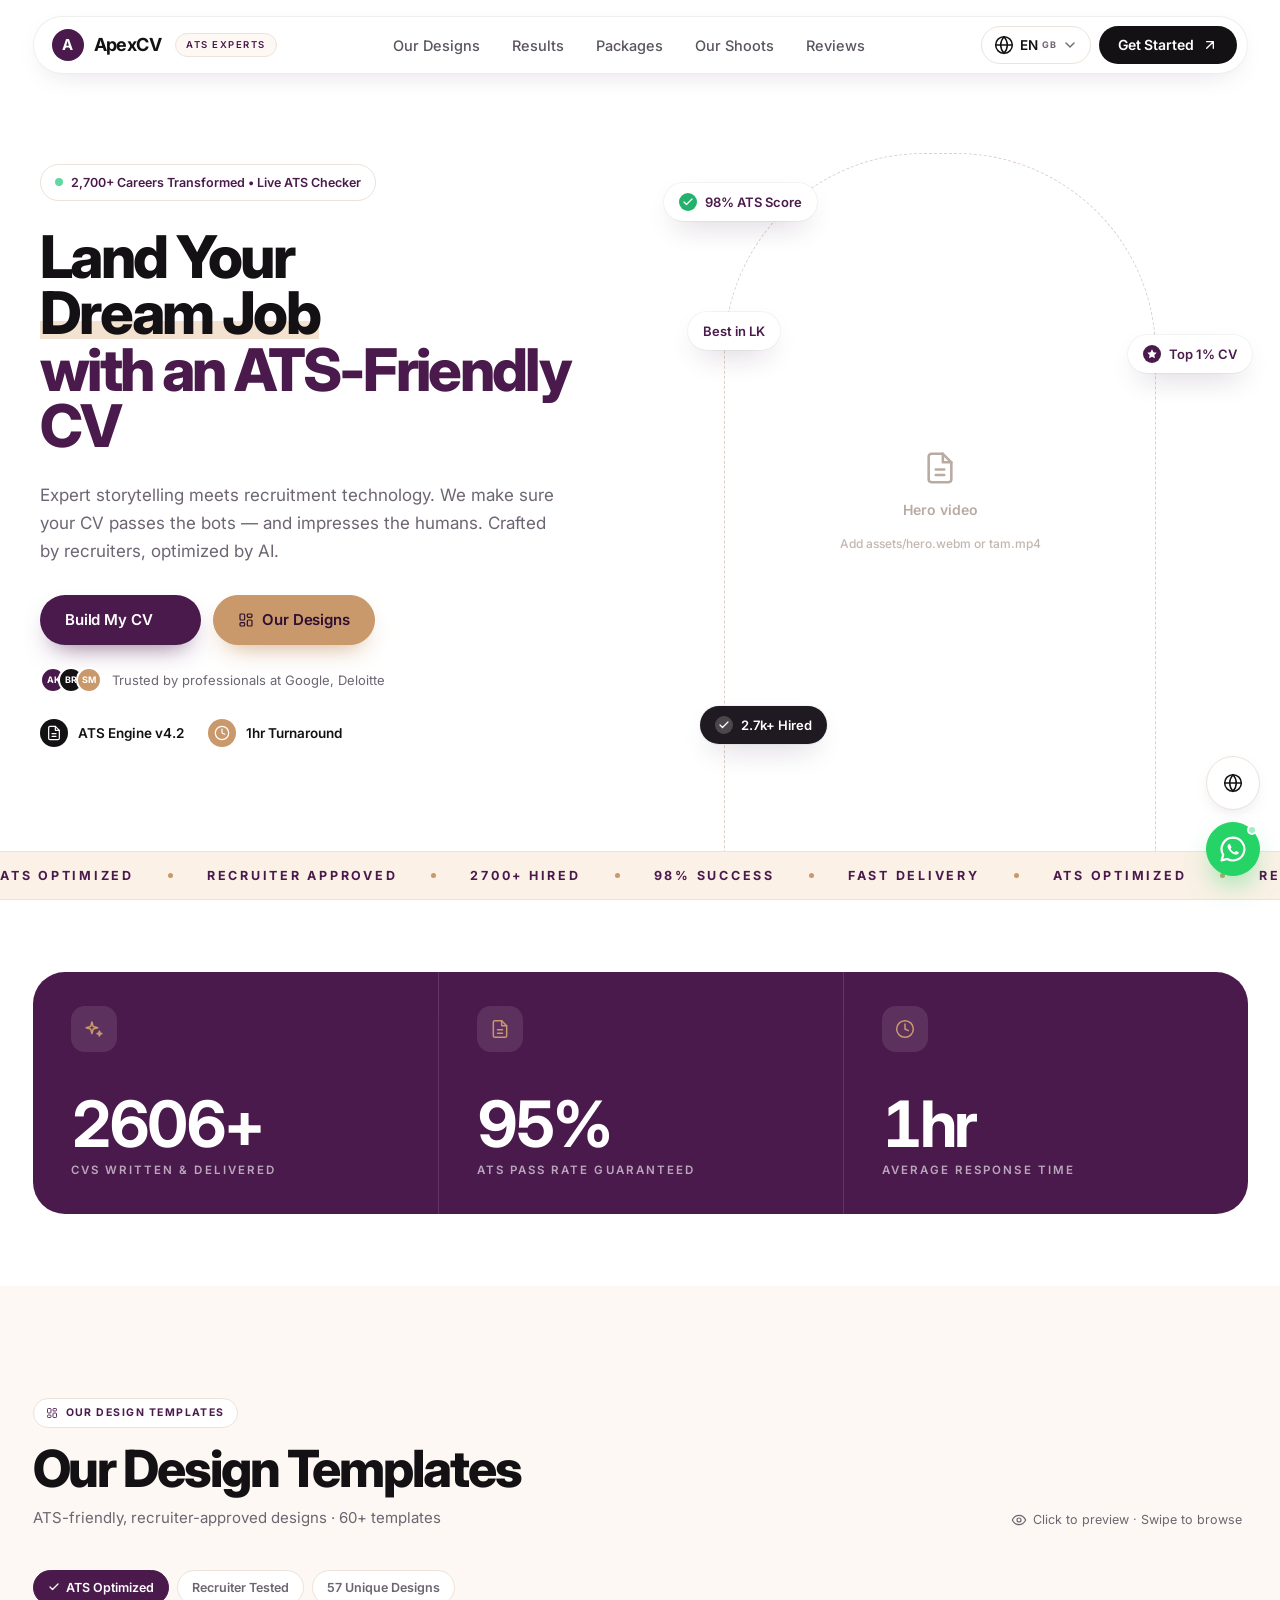
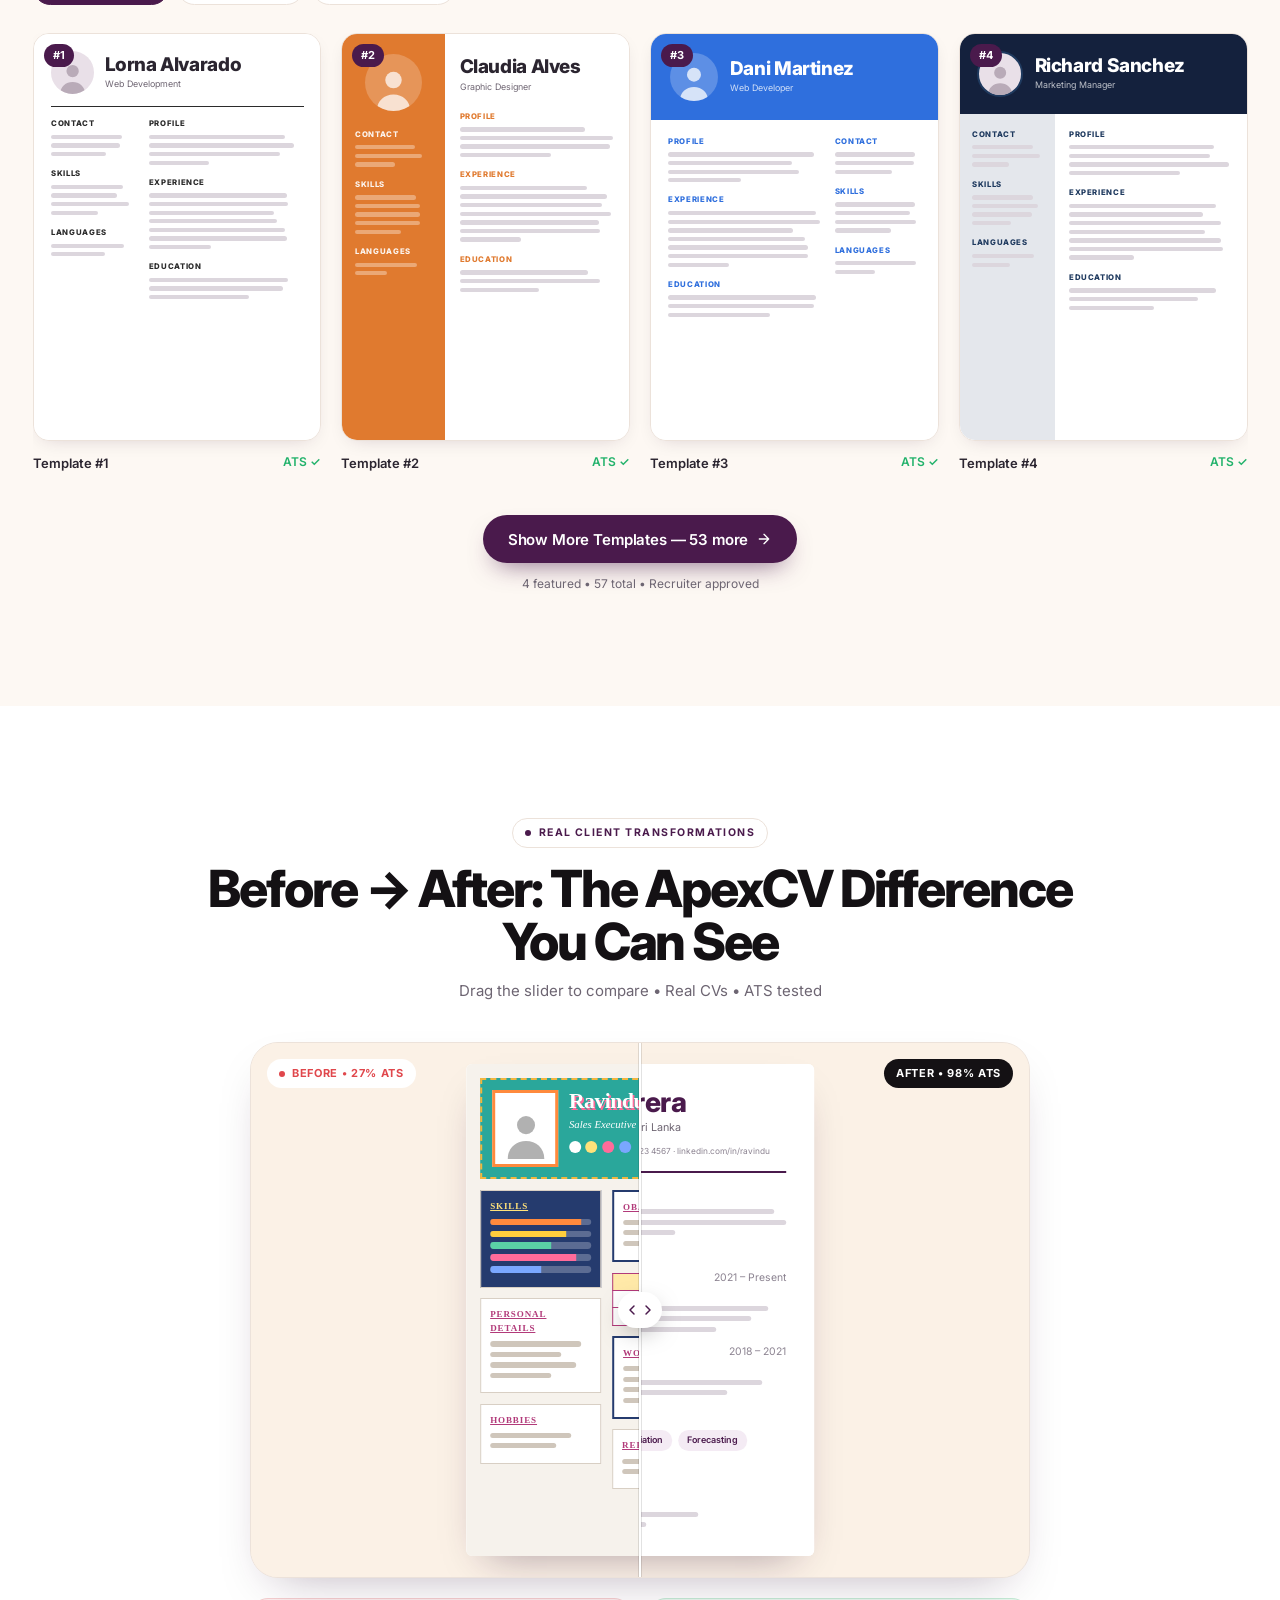
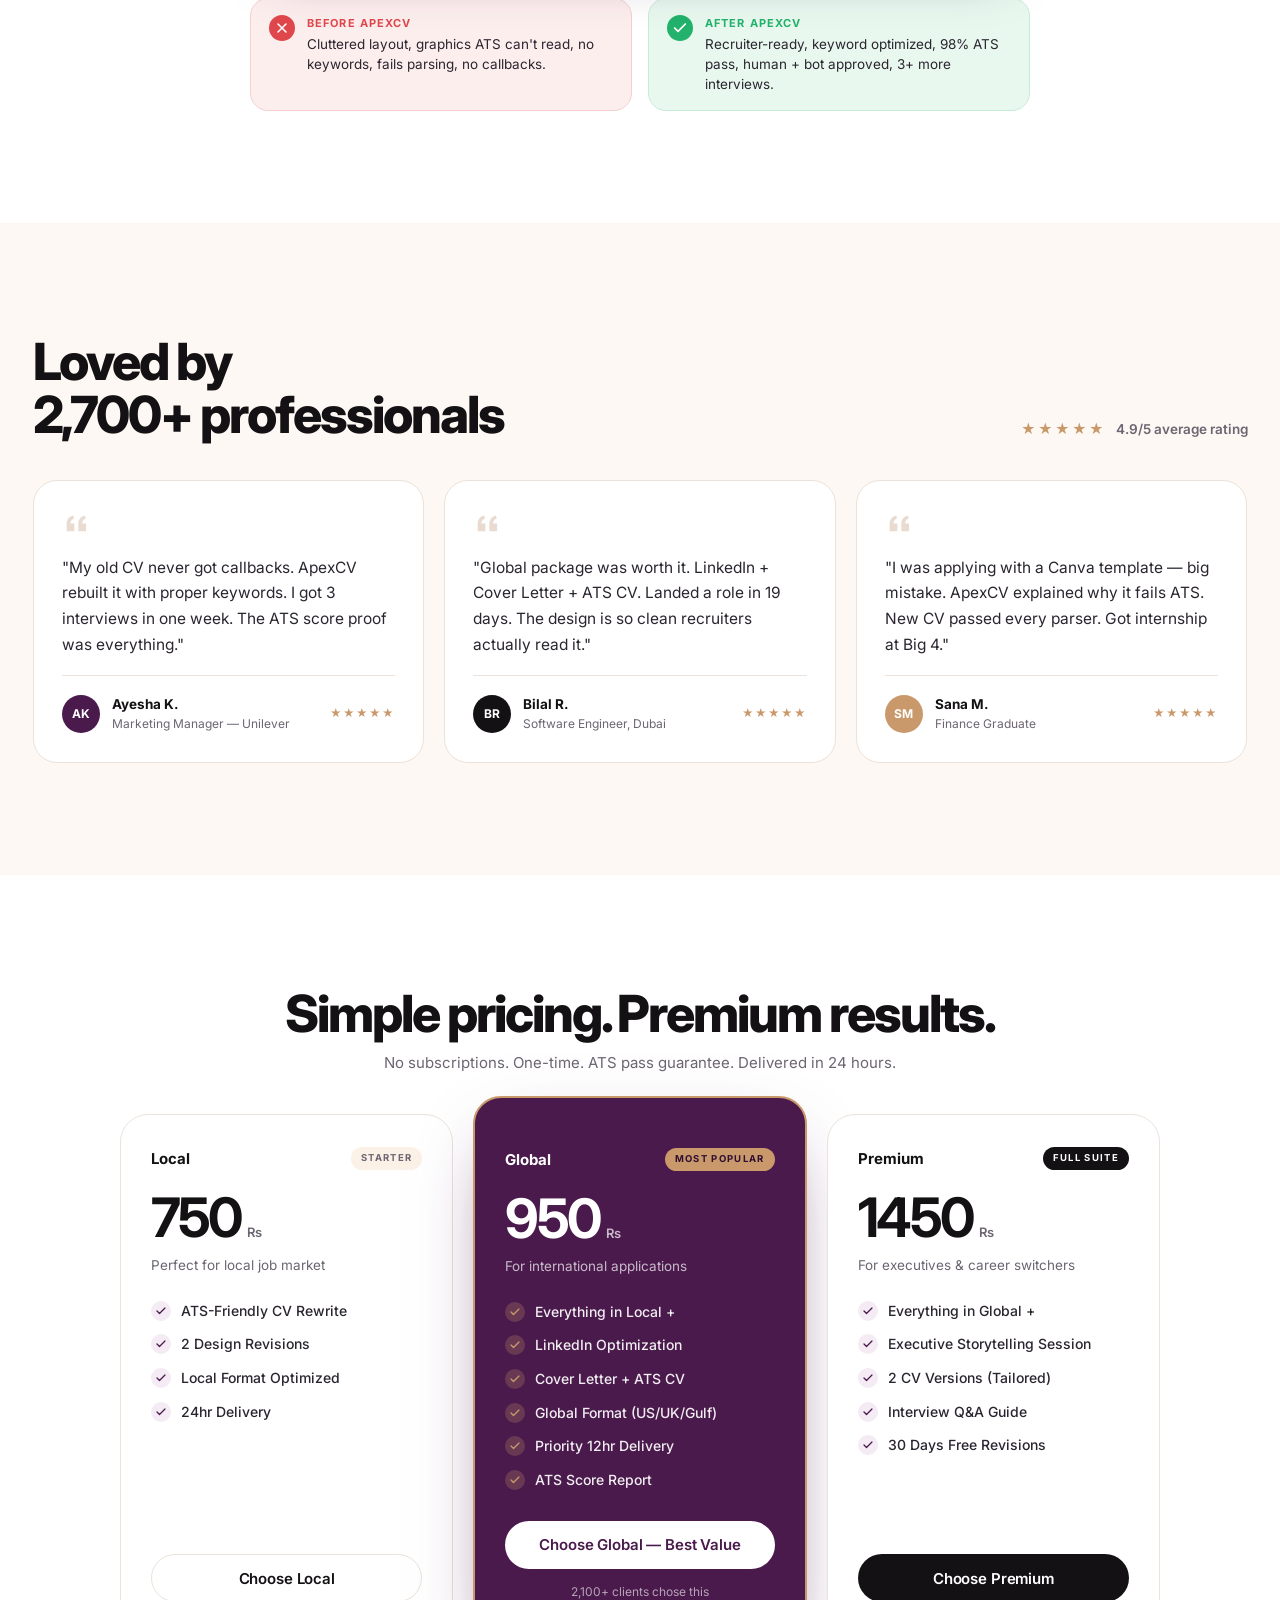
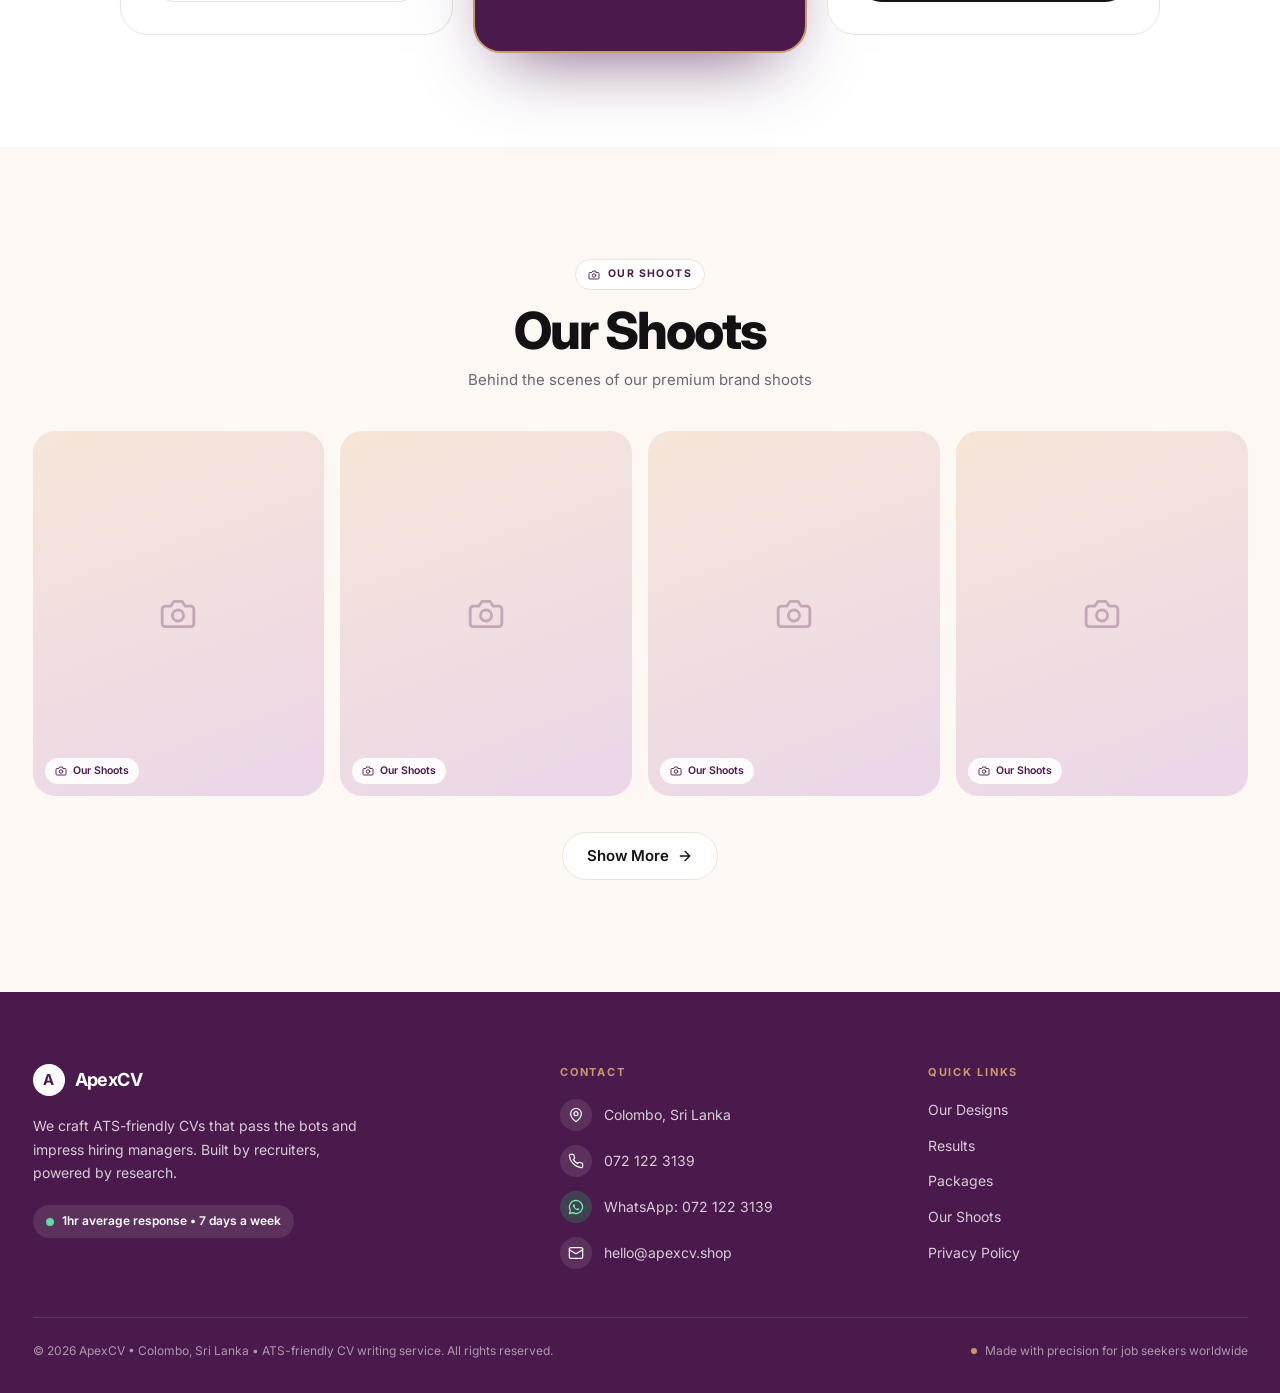
==== commit 05258df5: "new" ====
--- a/index.html
+++ b/index.html
@@ -1351,7 +1351,7 @@
       <p class="lead" data-i18n="lead">Expert storytelling meets recruitment technology. We make sure your CV passes the bots — and impresses the humans. Crafted by recruiters, optimized by AI.</p>
 
       <div class="hero-cta">
-        <a class="btn btn-plum" href="#packages"><span data-i18n="btn_build">Build My CV</span><svg class="ic ic-sm" aria-hidden="true"><use href="#i-arrow"/></svg></a>
+        <a class="btn btn-plum" href="#packages"><span data-i18n="btn_build">Build My CV</span><svg class="ic ic-sm" aria-hidden="true"><use href="/buildcv.html"/></svg></a>
         <a class="btn btn-gold" href="#designs" id="heroDesignsBtn"><svg class="ic ic-sm" aria-hidden="true"><use href="#i-grid"/></svg><span data-i18n="btn_designs">Our Designs</span></a>
       </div>
 
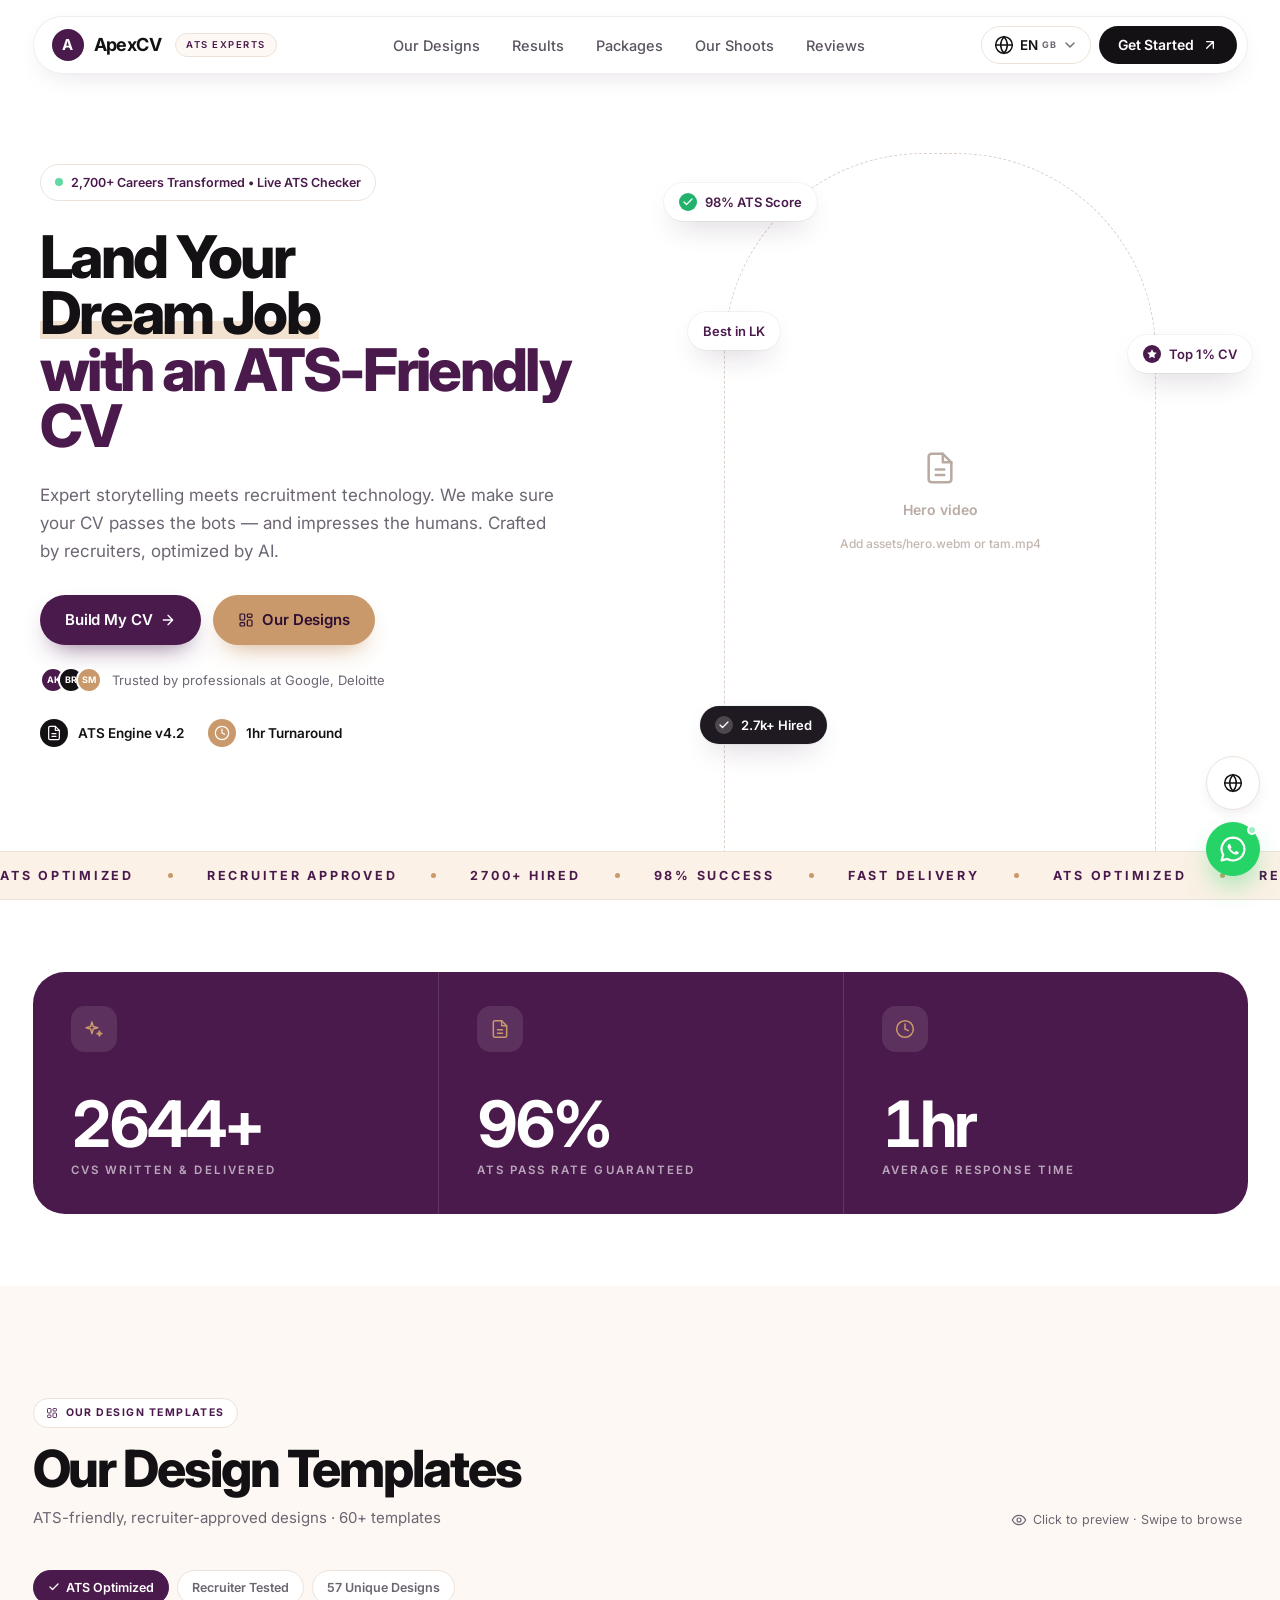
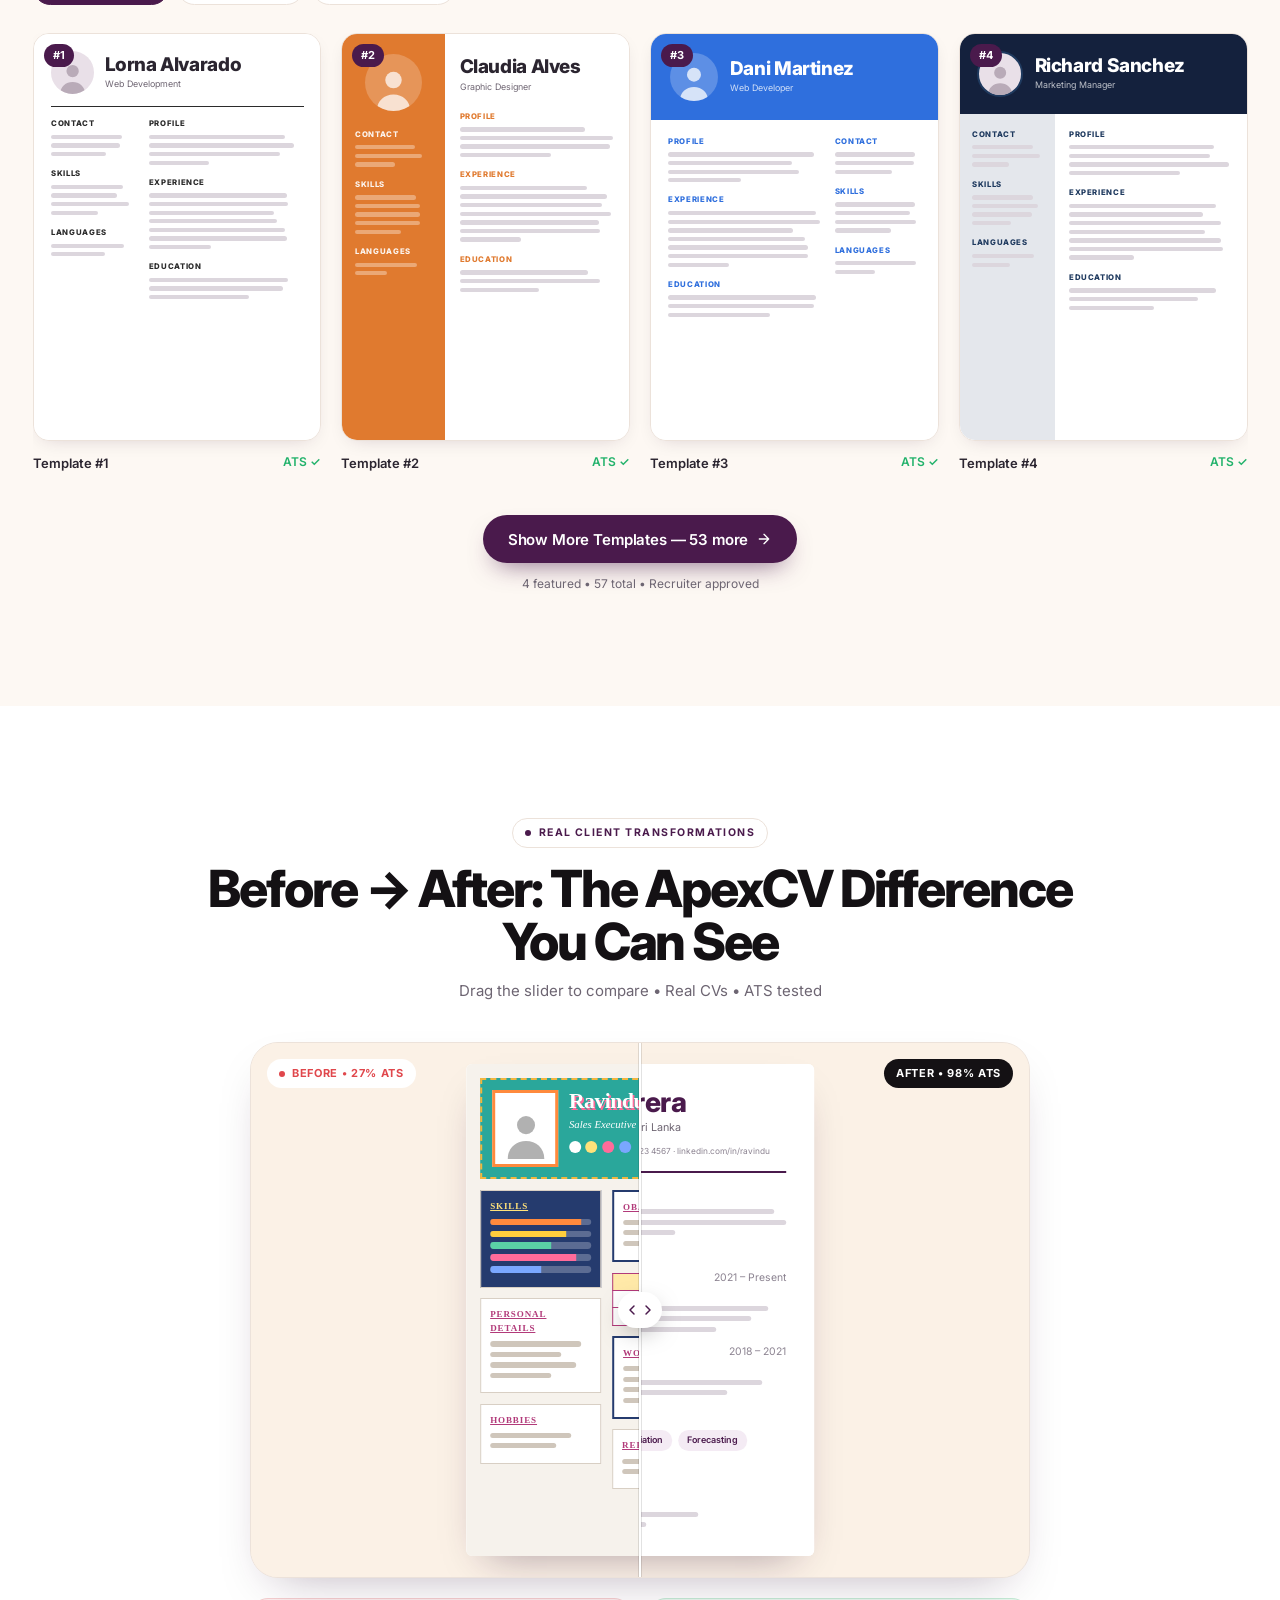
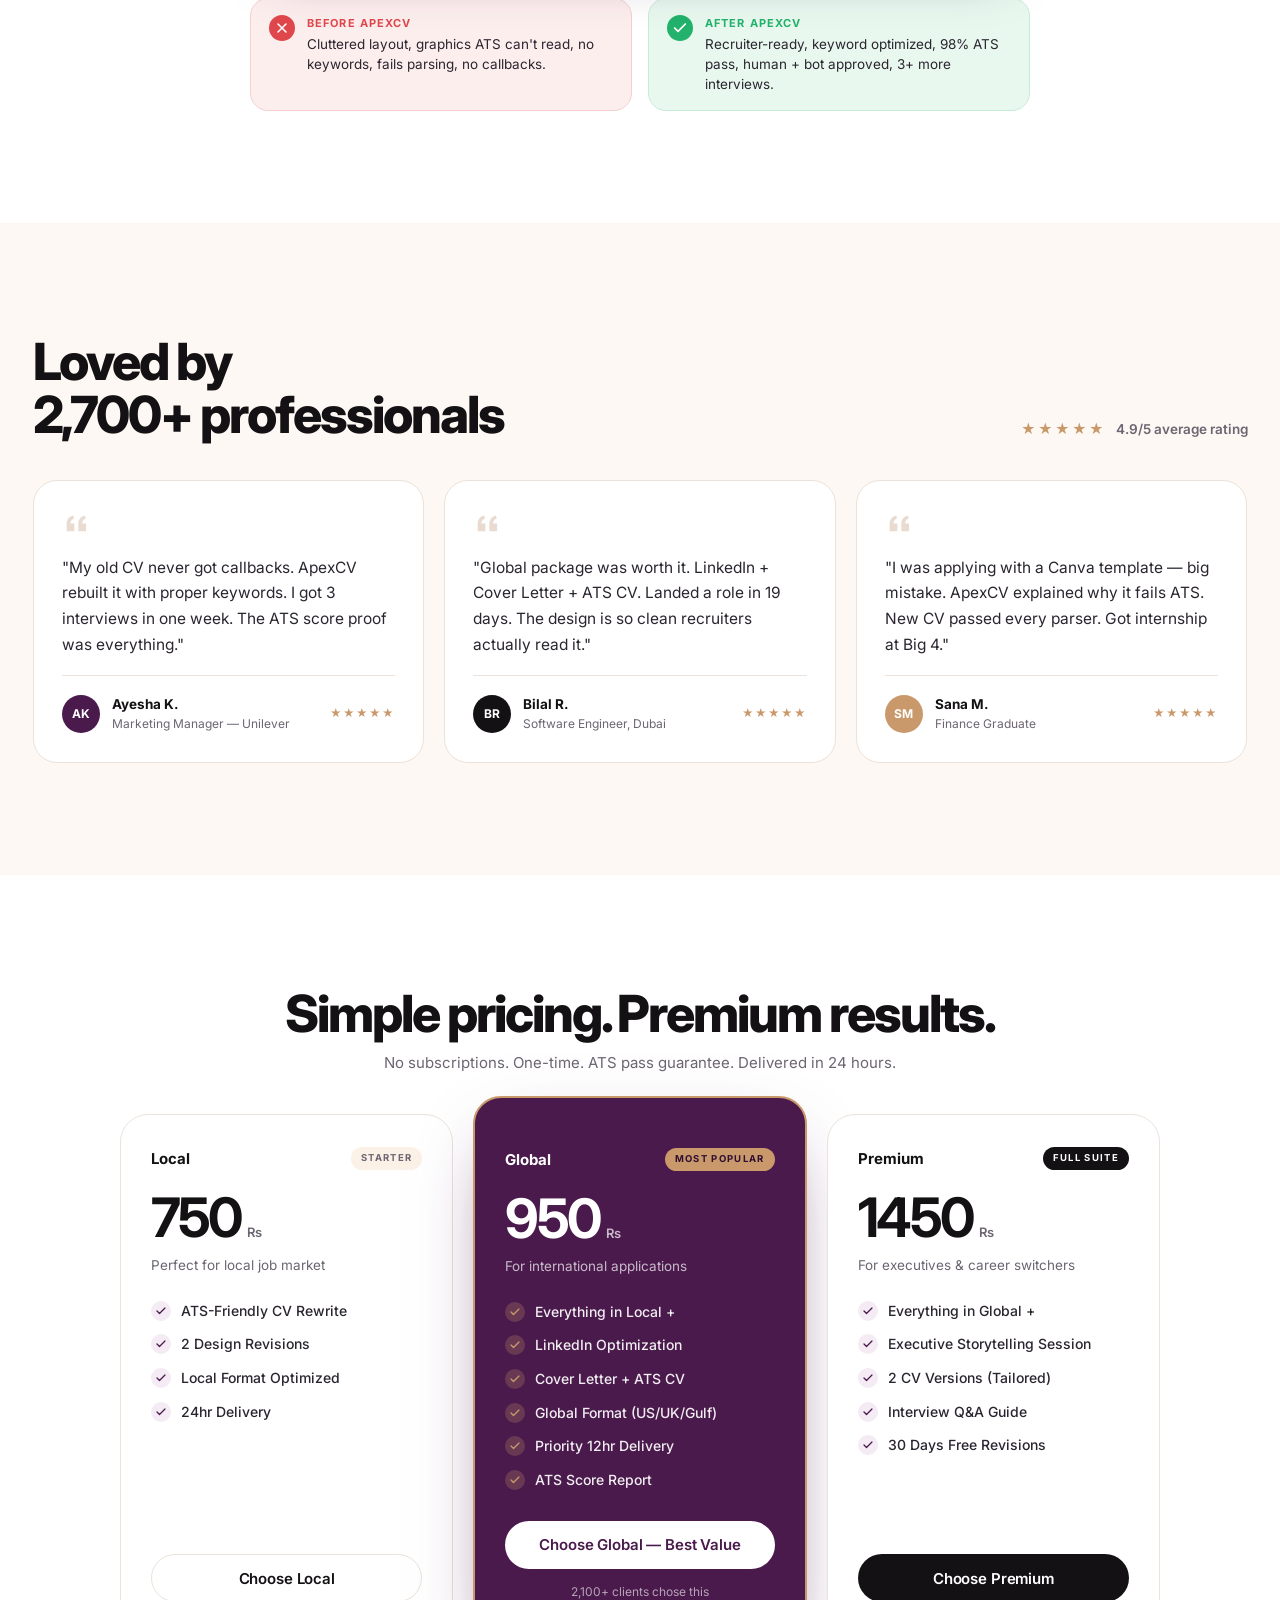
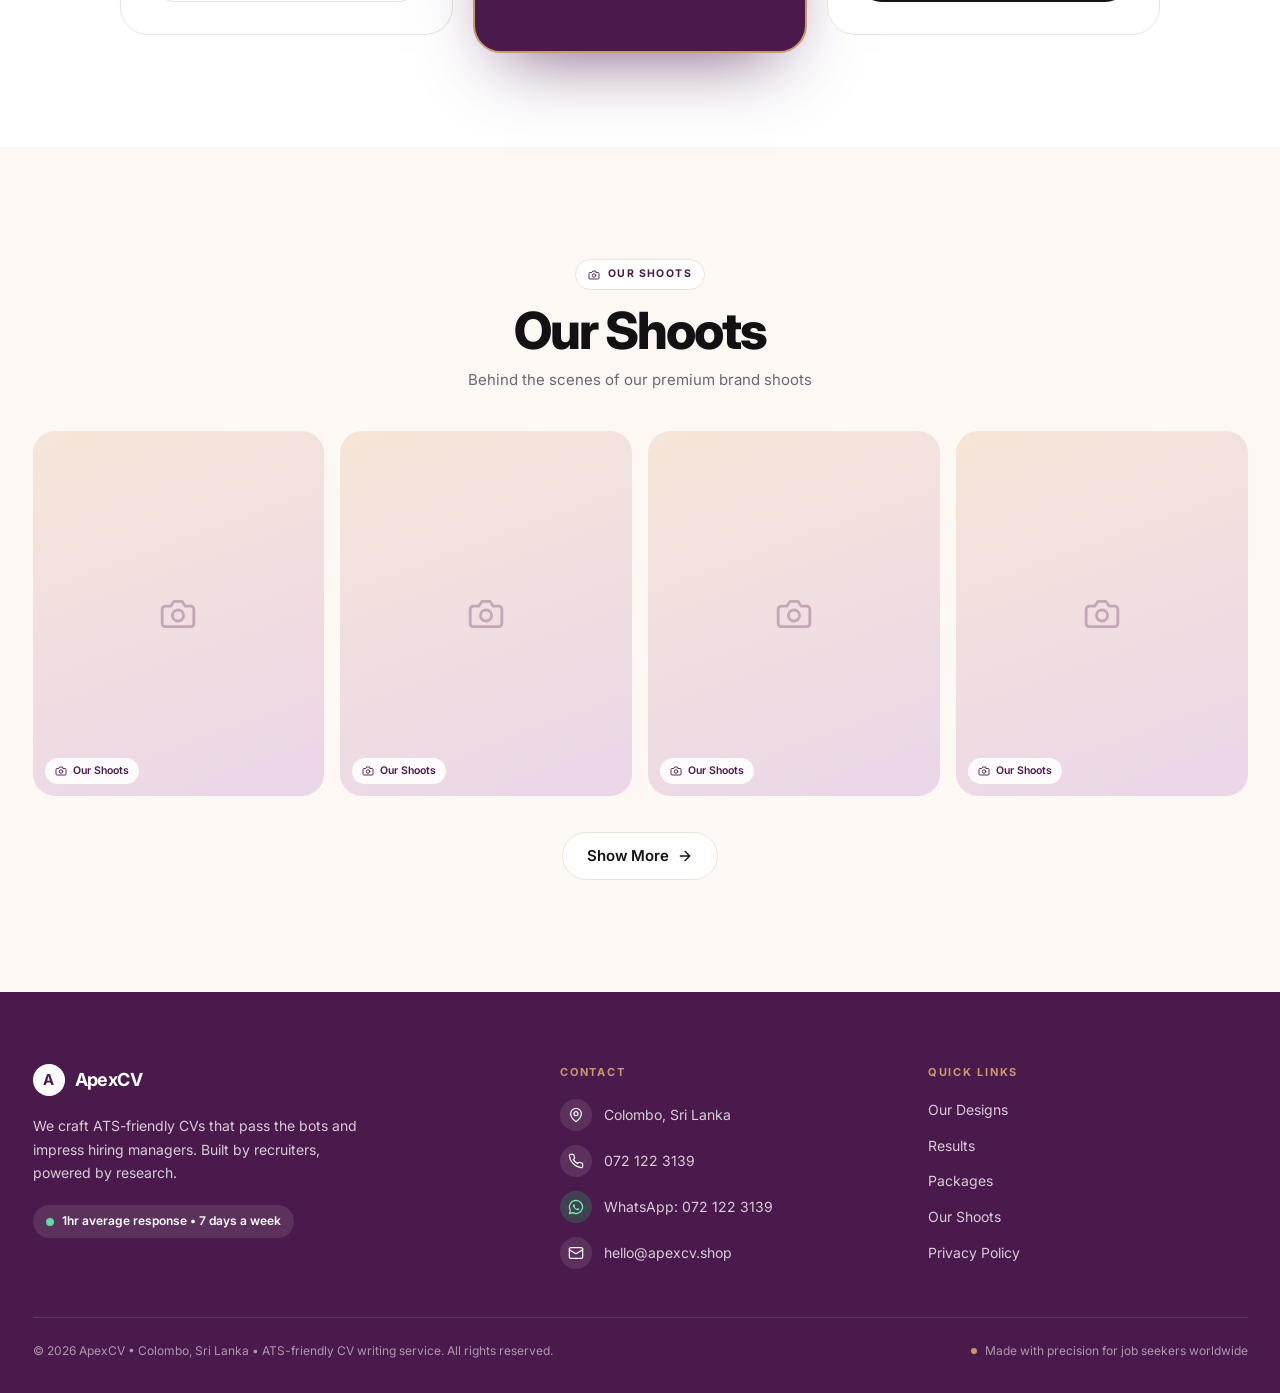
==== commit 3cbed907: "new" ====
--- a/index.html
+++ b/index.html
@@ -1351,7 +1351,7 @@
       <p class="lead" data-i18n="lead">Expert storytelling meets recruitment technology. We make sure your CV passes the bots — and impresses the humans. Crafted by recruiters, optimized by AI.</p>
 
       <div class="hero-cta">
-        <a class="btn btn-plum" href="#packages"><span data-i18n="btn_build">Build My CV</span><svg class="ic ic-sm" aria-hidden="true"><use href="/buildcv.html"/></svg></a>
+        <a class="btn btn-plum" href="/buildcv.html"><span data-i18n="btn_build">Build My CV</span><svg class="ic ic-sm" aria-hidden="true"><use href="#i-arrow"/></svg></a>
         <a class="btn btn-gold" href="#designs" id="heroDesignsBtn"><svg class="ic ic-sm" aria-hidden="true"><use href="#i-grid"/></svg><span data-i18n="btn_designs">Our Designs</span></a>
       </div>
 
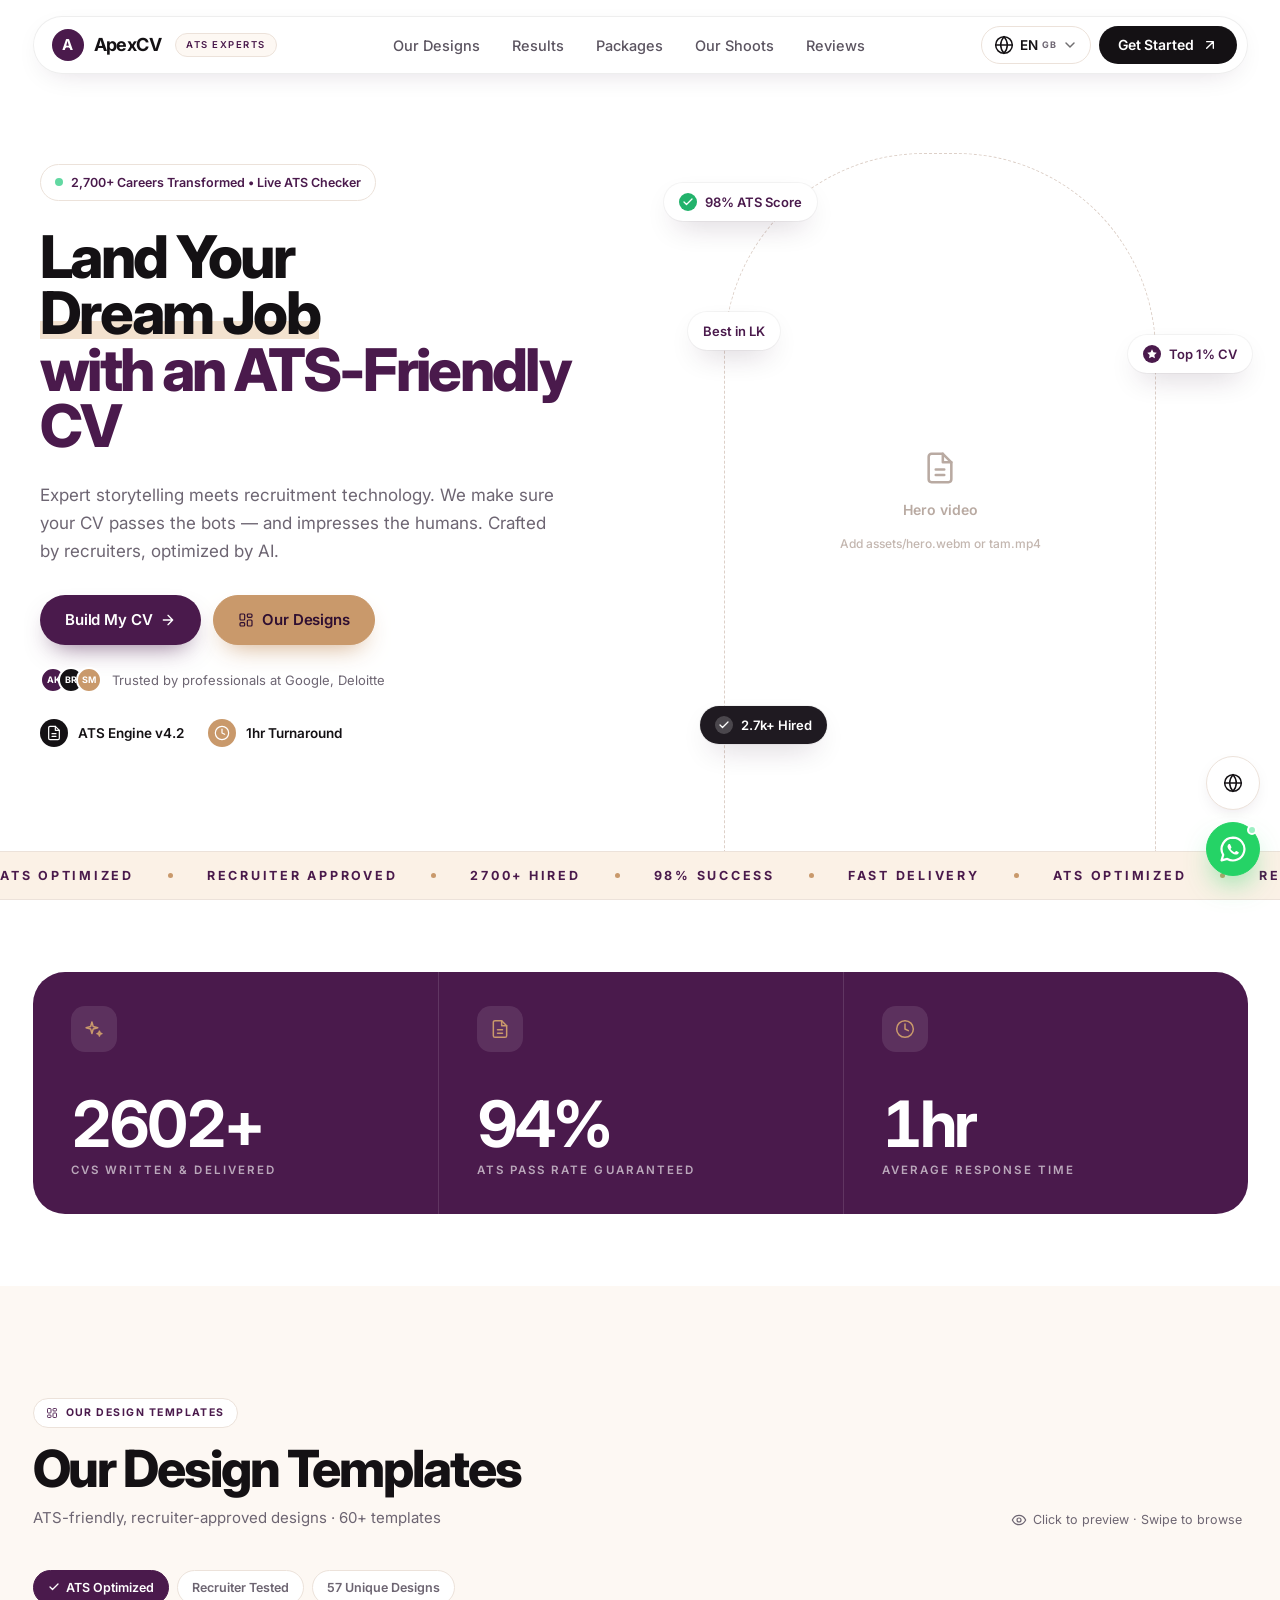
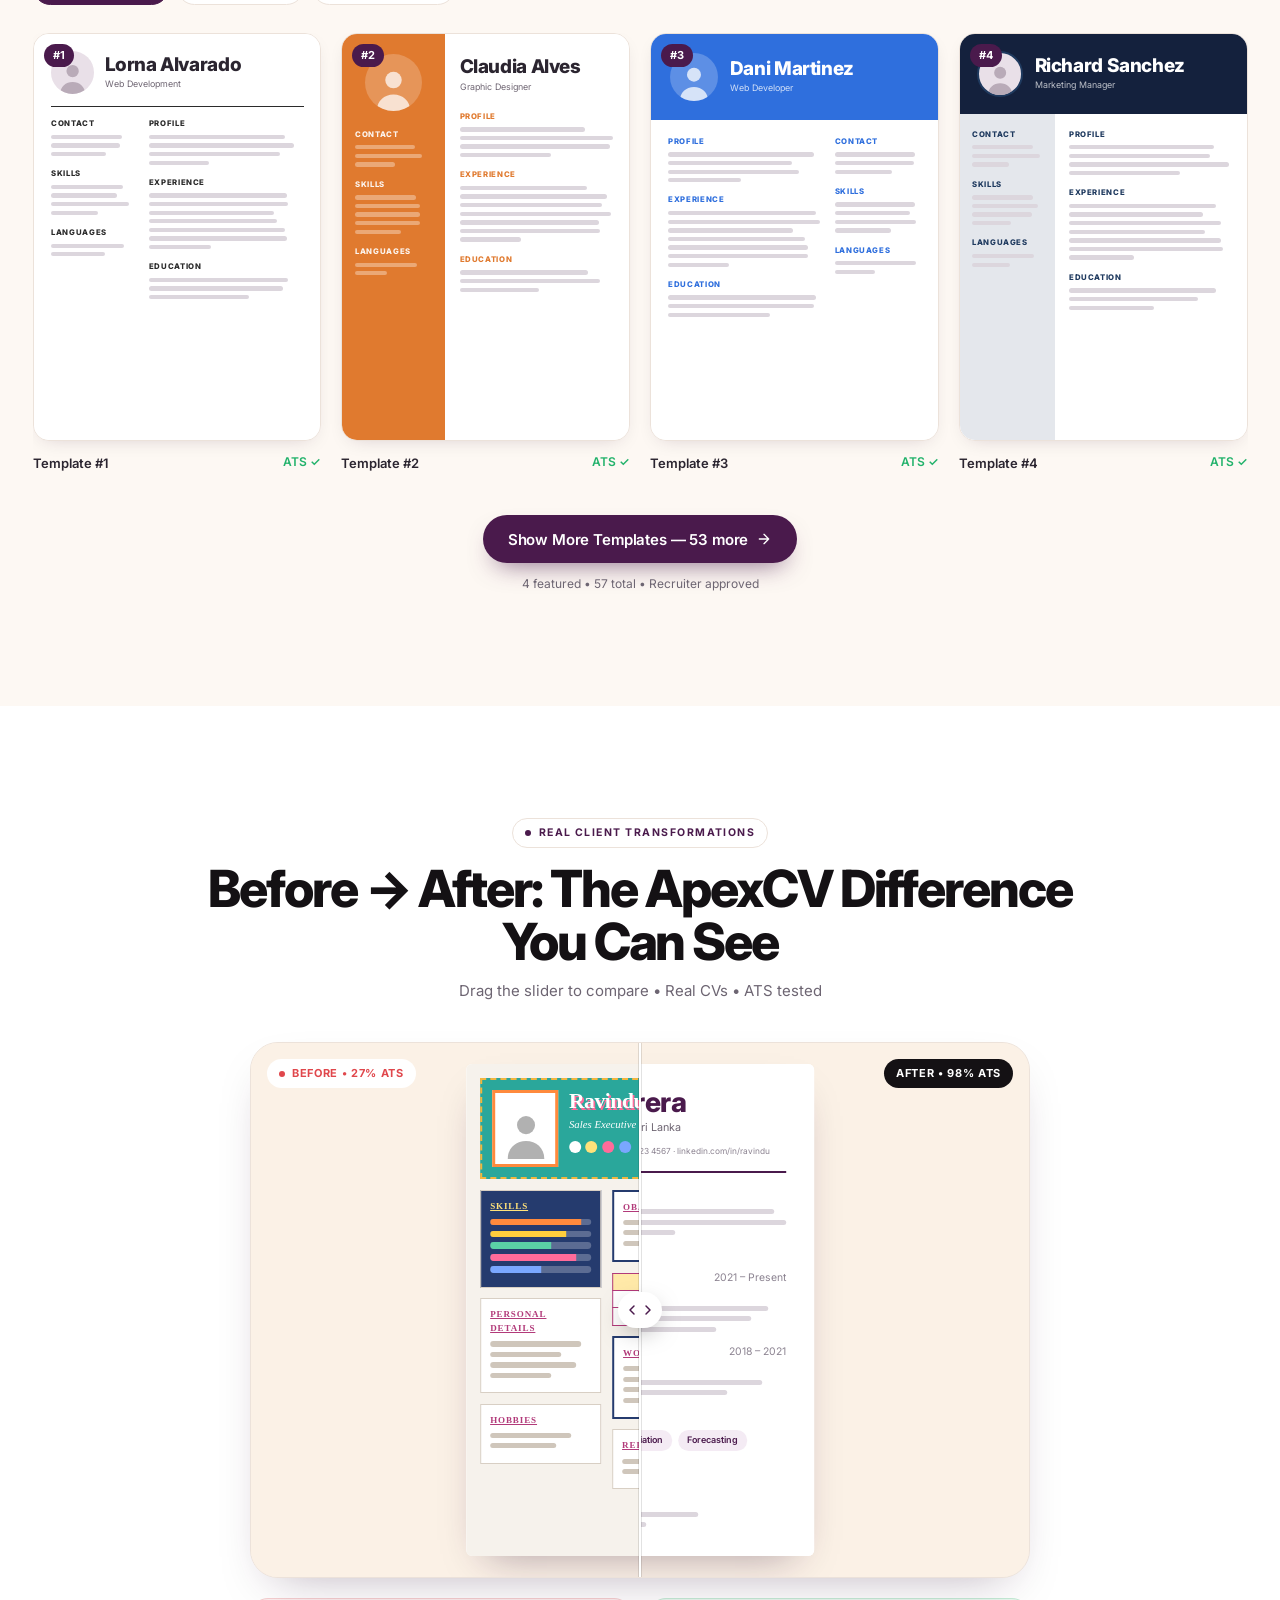
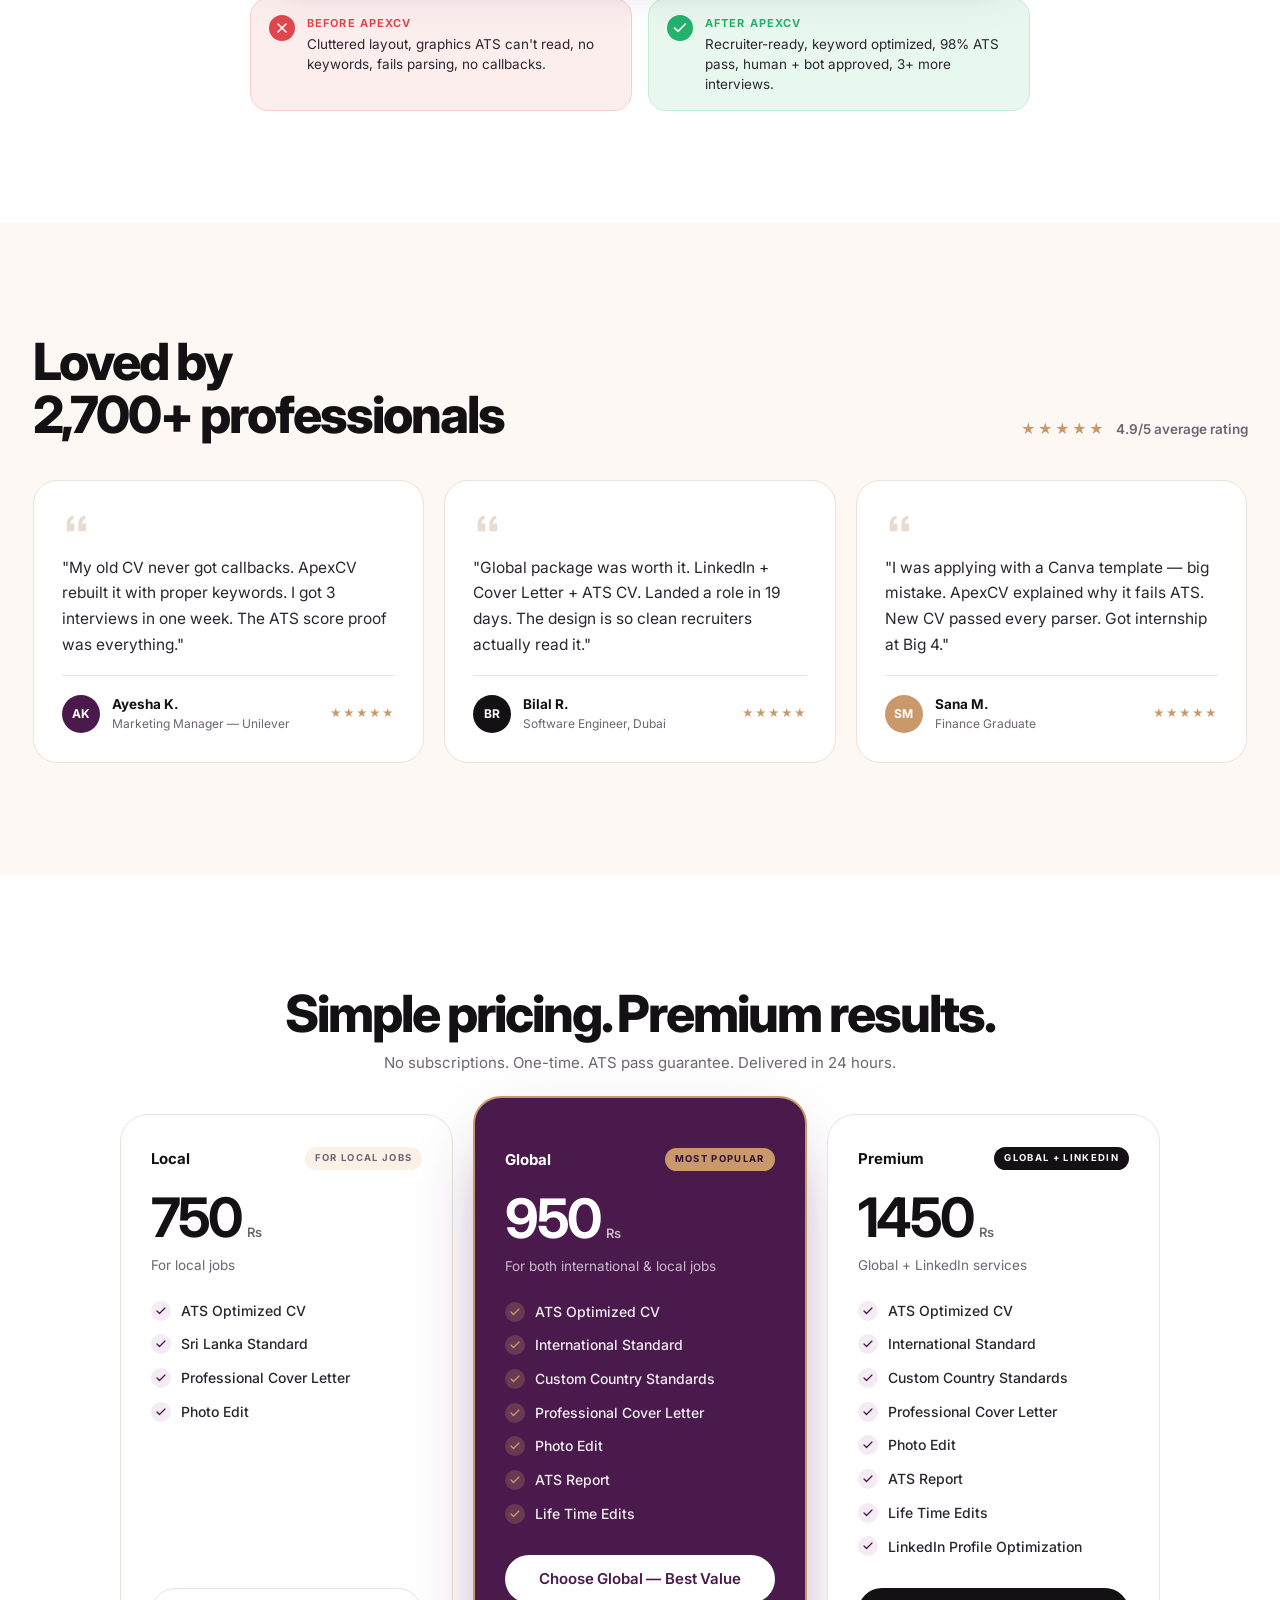
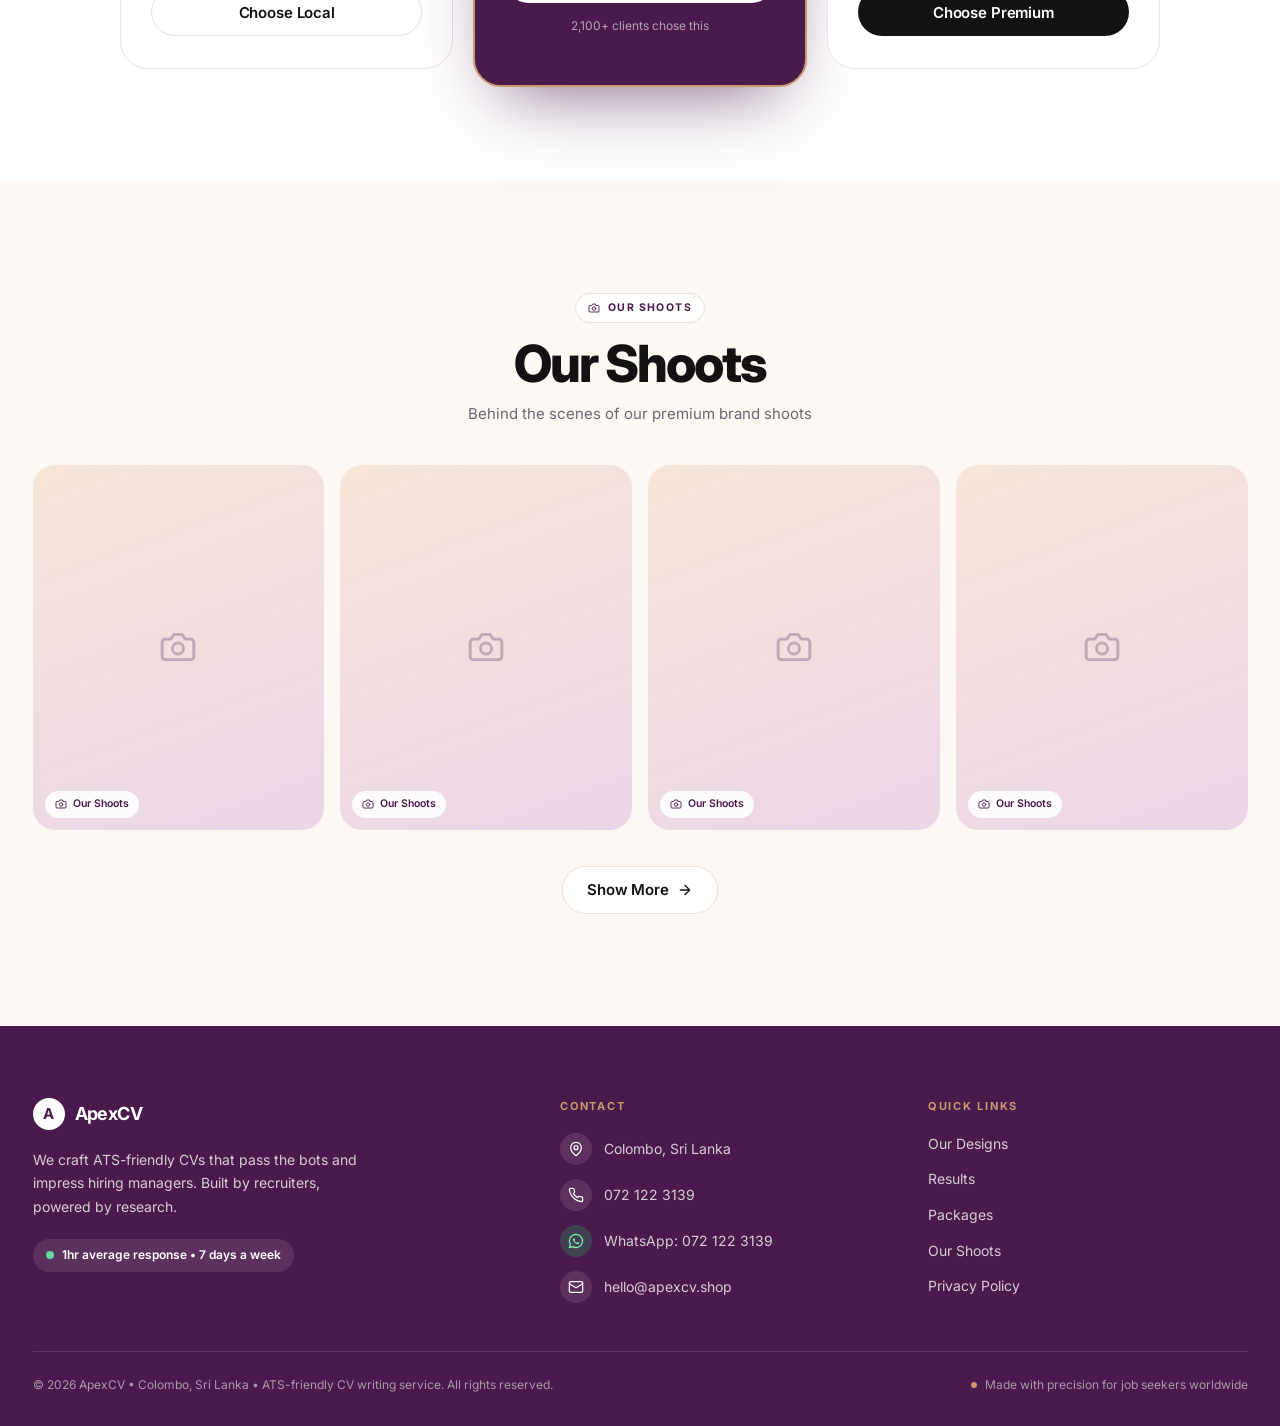
==== commit 416cff71: "new" ====
--- a/index.html
+++ b/index.html
@@ -1351,7 +1351,7 @@
       <p class="lead" data-i18n="lead">Expert storytelling meets recruitment technology. We make sure your CV passes the bots — and impresses the humans. Crafted by recruiters, optimized by AI.</p>
 
       <div class="hero-cta">
-        <a class="btn btn-plum" href="/buildcv.html"><span data-i18n="btn_build">Build My CV</span><svg class="ic ic-sm" aria-hidden="true"><use href="#i-arrow"/></svg></a>
+        <a class="btn btn-plum" href="build-cv.html"><span data-i18n="btn_build">Build My CV</span><svg class="ic ic-sm" aria-hidden="true"><use href="#i-arrow"/></svg></a>
         <a class="btn btn-gold" href="#designs" id="heroDesignsBtn"><svg class="ic ic-sm" aria-hidden="true"><use href="#i-grid"/></svg><span data-i18n="btn_designs">Our Designs</span></a>
       </div>
 
@@ -1623,14 +1623,14 @@
 
       <div class="price-grid">
         <article class="plan">
-          <header class="plan-head"><h3>Local</h3><span class="plan-tag">Starter</span></header>
+          <header class="plan-head"><h3>Local</h3><span class="plan-tag">For Local Jobs</span></header>
           <p class="plan-price"><strong>750</strong><span>Rs</span></p>
-          <p class="plan-for">Perfect for local job market</p>
+          <p class="plan-for">For local jobs</p>
           <ul class="plan-list">
-            <li><svg class="ic ic-xs" aria-hidden="true"><use href="#i-check"/></svg>ATS-Friendly CV Rewrite</li>
-            <li><svg class="ic ic-xs" aria-hidden="true"><use href="#i-check"/></svg>2 Design Revisions</li>
-            <li><svg class="ic ic-xs" aria-hidden="true"><use href="#i-check"/></svg>Local Format Optimized</li>
-            <li><svg class="ic ic-xs" aria-hidden="true"><use href="#i-check"/></svg>24hr Delivery</li>
+            <li><svg class="ic ic-xs" aria-hidden="true"><use href="#i-check"/></svg>ATS Optimized CV</li>
+            <li><svg class="ic ic-xs" aria-hidden="true"><use href="#i-check"/></svg>Sri Lanka Standard</li>
+            <li><svg class="ic ic-xs" aria-hidden="true"><use href="#i-check"/></svg>Professional Cover Letter</li>
+            <li><svg class="ic ic-xs" aria-hidden="true"><use href="#i-check"/></svg>Photo Edit</li>
           </ul>
           <a class="btn btn-outline btn-block" href="https://wa.me/94721223139" target="_blank" rel="noopener" data-wa="Hi ApexCV! I'd like the Local package (Rs 750).">Choose Local</a>
         </article>
@@ -1638,29 +1638,33 @@
         <article class="plan plan-featured">
           <header class="plan-head"><h3>Global</h3><span class="plan-tag plan-tag-gold">Most Popular</span></header>
           <p class="plan-price"><strong>950</strong><span>Rs</span></p>
-          <p class="plan-for">For international applications</p>
+          <p class="plan-for">For both international &amp; local jobs</p>
           <ul class="plan-list">
-            <li><svg class="ic ic-xs" aria-hidden="true"><use href="#i-check"/></svg>Everything in Local +</li>
-            <li><svg class="ic ic-xs" aria-hidden="true"><use href="#i-check"/></svg>LinkedIn Optimization</li>
-            <li><svg class="ic ic-xs" aria-hidden="true"><use href="#i-check"/></svg>Cover Letter + ATS CV</li>
-            <li><svg class="ic ic-xs" aria-hidden="true"><use href="#i-check"/></svg>Global Format (US/UK/Gulf)</li>
-            <li><svg class="ic ic-xs" aria-hidden="true"><use href="#i-check"/></svg>Priority 12hr Delivery</li>
-            <li><svg class="ic ic-xs" aria-hidden="true"><use href="#i-check"/></svg>ATS Score Report</li>
+            <li><svg class="ic ic-xs" aria-hidden="true"><use href="#i-check"/></svg>ATS Optimized CV</li>
+            <li><svg class="ic ic-xs" aria-hidden="true"><use href="#i-check"/></svg>International Standard</li>
+            <li><svg class="ic ic-xs" aria-hidden="true"><use href="#i-check"/></svg>Custom Country Standards</li>
+            <li><svg class="ic ic-xs" aria-hidden="true"><use href="#i-check"/></svg>Professional Cover Letter</li>
+            <li><svg class="ic ic-xs" aria-hidden="true"><use href="#i-check"/></svg>Photo Edit</li>
+            <li><svg class="ic ic-xs" aria-hidden="true"><use href="#i-check"/></svg>ATS Report</li>
+            <li><svg class="ic ic-xs" aria-hidden="true"><use href="#i-check"/></svg>Life Time Edits</li>
           </ul>
           <a class="btn btn-light btn-block" href="https://wa.me/94721223139" target="_blank" rel="noopener" data-wa="Hi ApexCV! I'd like the Global package (Rs 950).">Choose Global — Best Value</a>
           <p class="plan-foot">2,100+ clients chose this</p>
         </article>
 
         <article class="plan">
-          <header class="plan-head"><h3>Premium</h3><span class="plan-tag plan-tag-ink">Full Suite</span></header>
+          <header class="plan-head"><h3>Premium</h3><span class="plan-tag plan-tag-ink">Global + LinkedIn</span></header>
           <p class="plan-price"><strong>1450</strong><span>Rs</span></p>
-          <p class="plan-for">For executives &amp; career switchers</p>
+          <p class="plan-for">Global + LinkedIn services</p>
           <ul class="plan-list">
-            <li><svg class="ic ic-xs" aria-hidden="true"><use href="#i-check"/></svg>Everything in Global +</li>
-            <li><svg class="ic ic-xs" aria-hidden="true"><use href="#i-check"/></svg>Executive Storytelling Session</li>
-            <li><svg class="ic ic-xs" aria-hidden="true"><use href="#i-check"/></svg>2 CV Versions (Tailored)</li>
-            <li><svg class="ic ic-xs" aria-hidden="true"><use href="#i-check"/></svg>Interview Q&amp;A Guide</li>
-            <li><svg class="ic ic-xs" aria-hidden="true"><use href="#i-check"/></svg>30 Days Free Revisions</li>
+            <li><svg class="ic ic-xs" aria-hidden="true"><use href="#i-check"/></svg>ATS Optimized CV</li>
+            <li><svg class="ic ic-xs" aria-hidden="true"><use href="#i-check"/></svg>International Standard</li>
+            <li><svg class="ic ic-xs" aria-hidden="true"><use href="#i-check"/></svg>Custom Country Standards</li>
+            <li><svg class="ic ic-xs" aria-hidden="true"><use href="#i-check"/></svg>Professional Cover Letter</li>
+            <li><svg class="ic ic-xs" aria-hidden="true"><use href="#i-check"/></svg>Photo Edit</li>
+            <li><svg class="ic ic-xs" aria-hidden="true"><use href="#i-check"/></svg>ATS Report</li>
+            <li><svg class="ic ic-xs" aria-hidden="true"><use href="#i-check"/></svg>Life Time Edits</li>
+            <li><svg class="ic ic-xs" aria-hidden="true"><use href="#i-check"/></svg>LinkedIn Profile Optimization</li>
           </ul>
           <a class="btn btn-ink btn-block" href="https://wa.me/94721223139" target="_blank" rel="noopener" data-wa="Hi ApexCV! I'd like the Premium package (Rs 1450).">Choose Premium</a>
         </article>
@@ -1743,7 +1747,7 @@
   </a>
 </div>
 
-<a class="sticky-cta" id="stickyCta" href="#packages"><span data-i18n="sticky">Build My CV Now</span><svg class="ic ic-sm" aria-hidden="true"><use href="#i-arrow"/></svg></a>
+<a class="sticky-cta" id="stickyCta" href="build-cv.html"><span data-i18n="sticky">Build My CV Now</span><svg class="ic ic-sm" aria-hidden="true"><use href="#i-arrow"/></svg></a>
 
 <!-- ============ SWIPEABLE VIEWER (templates + shoots) ============ -->
 <div class="viewer" id="viewer" role="dialog" aria-modal="true" aria-label="Gallery viewer">
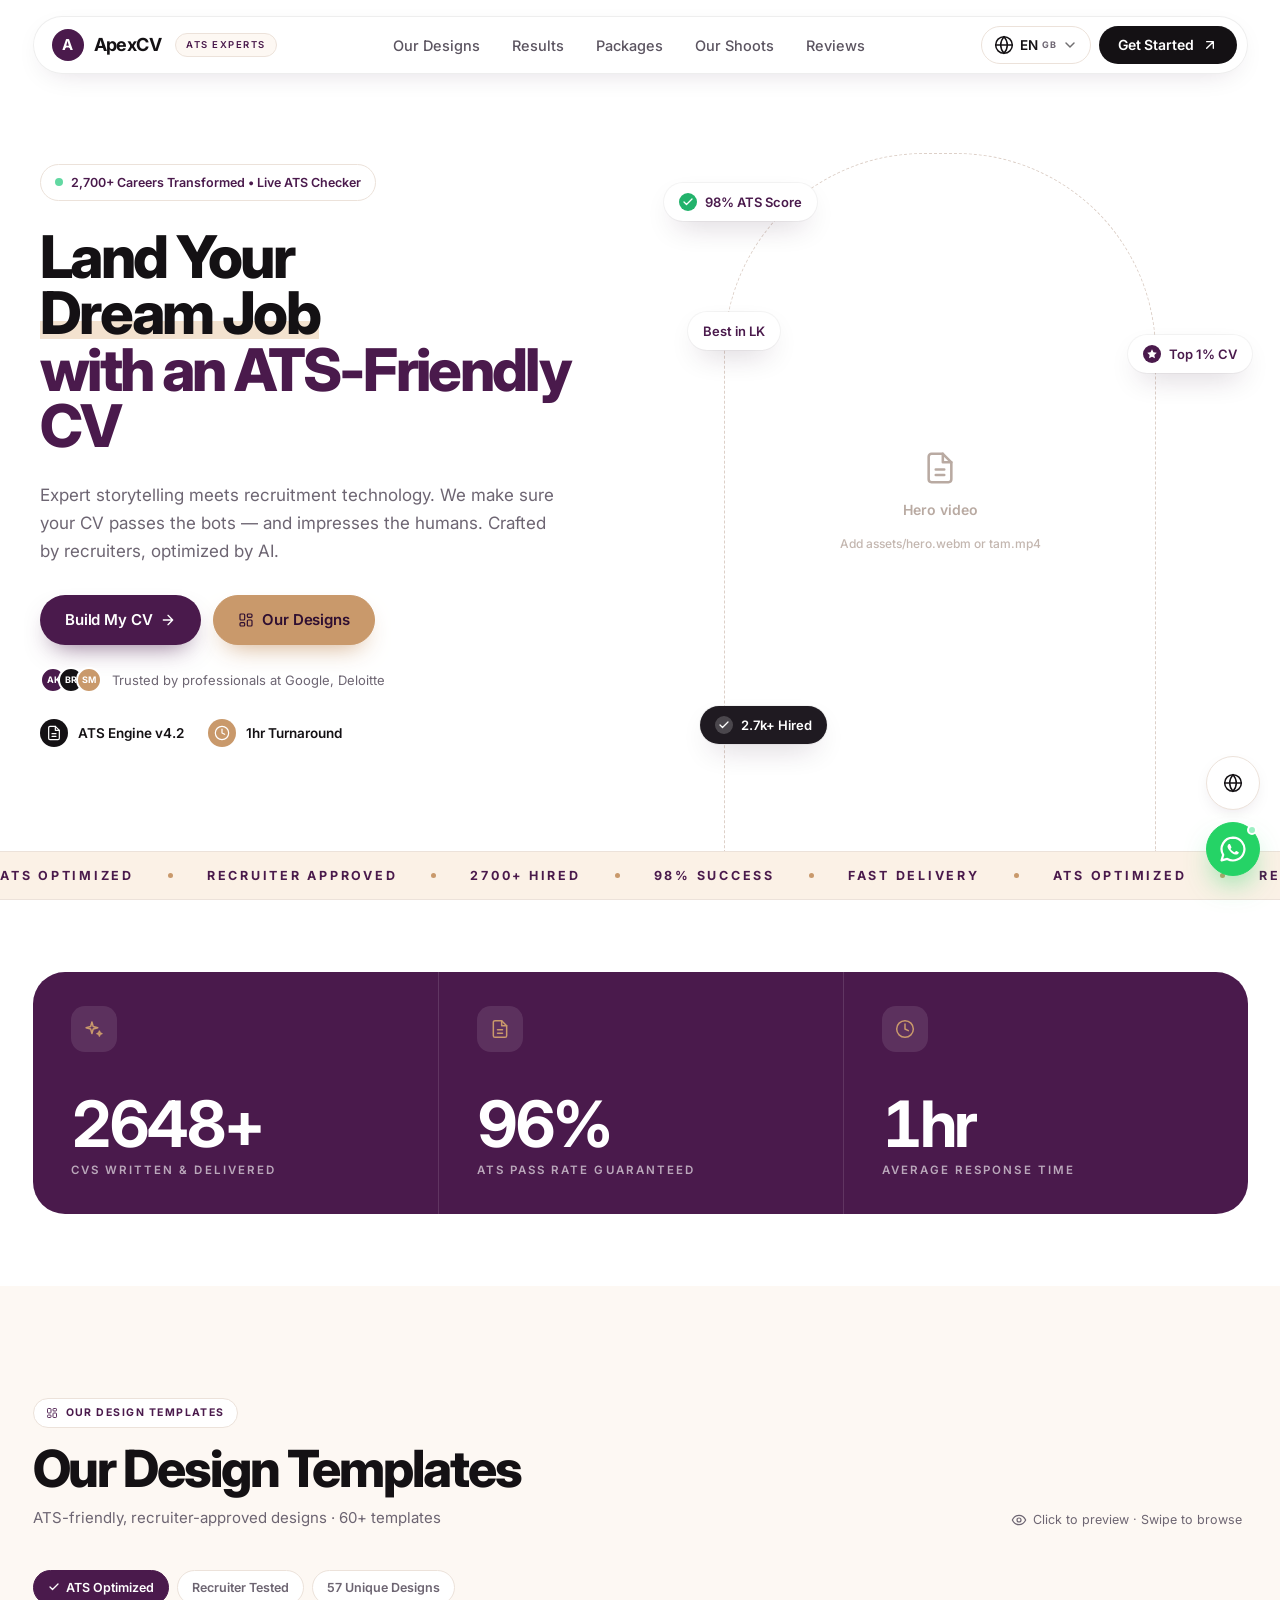
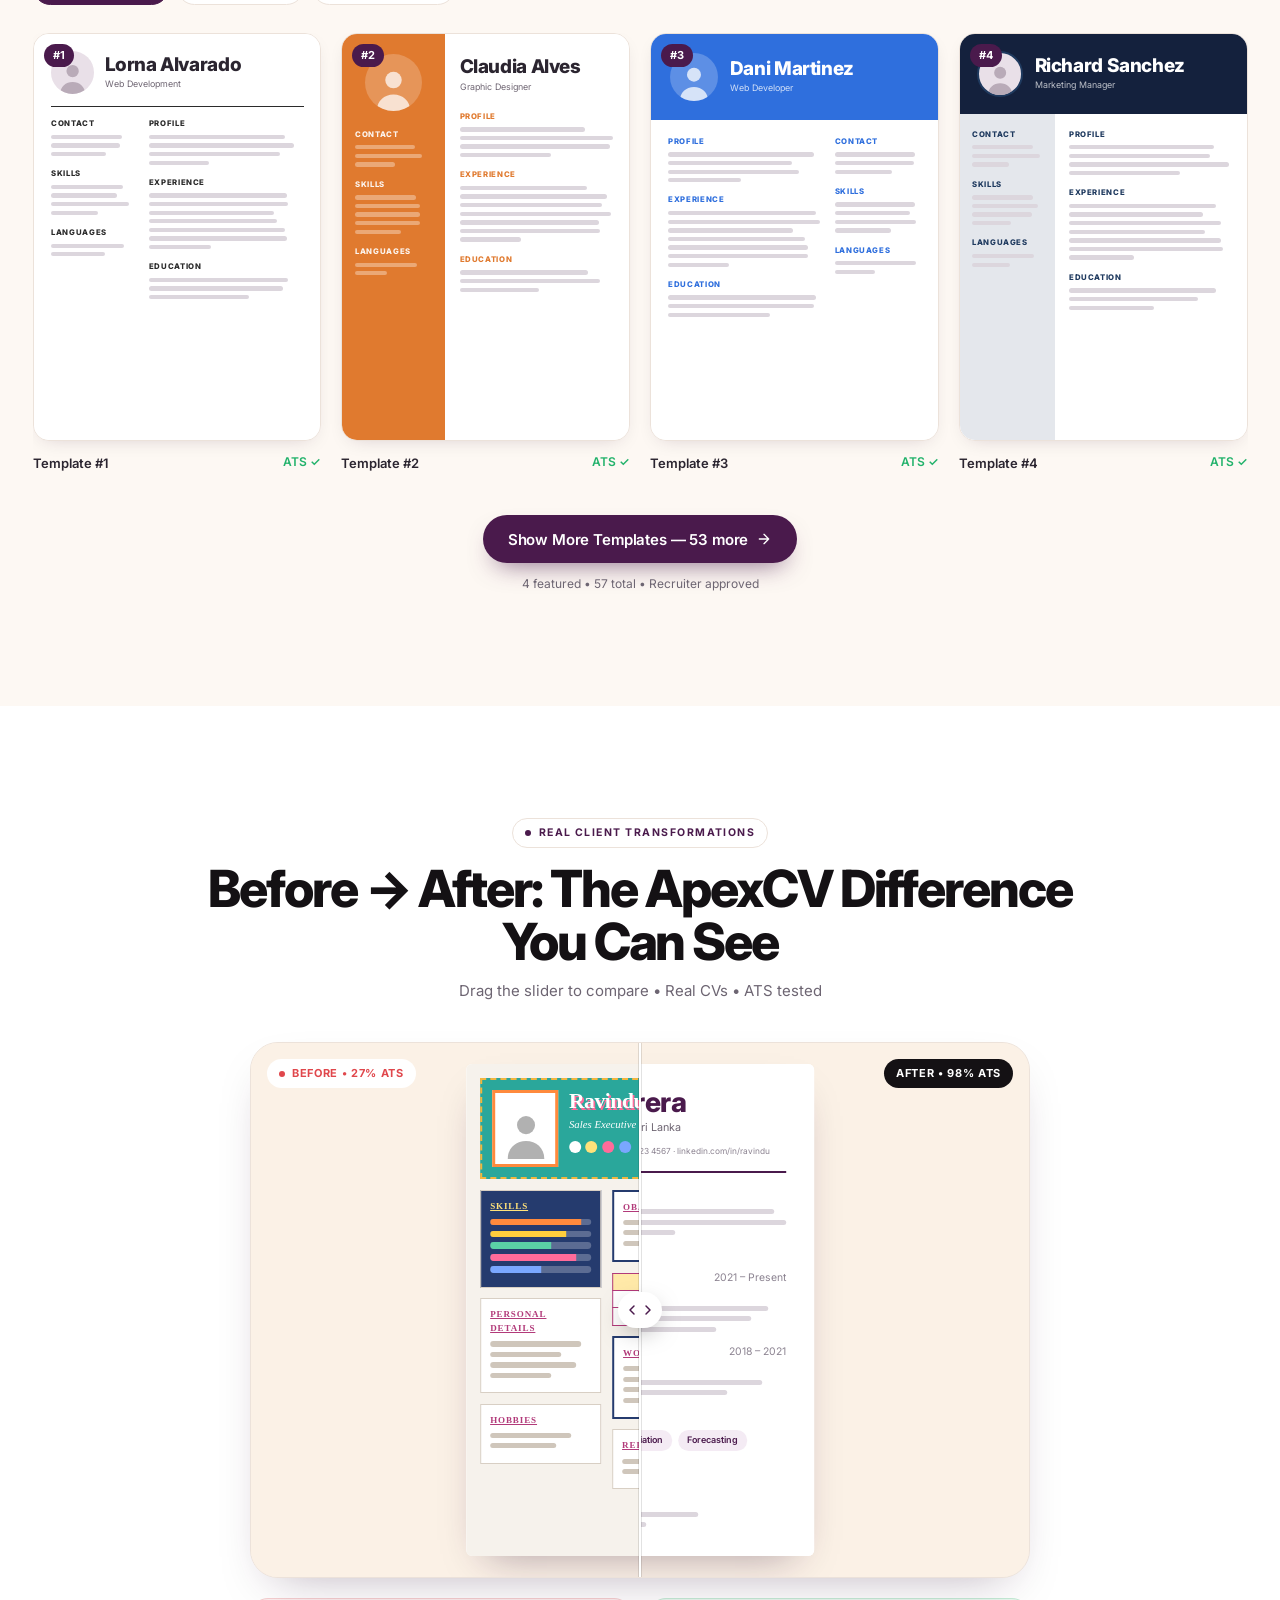
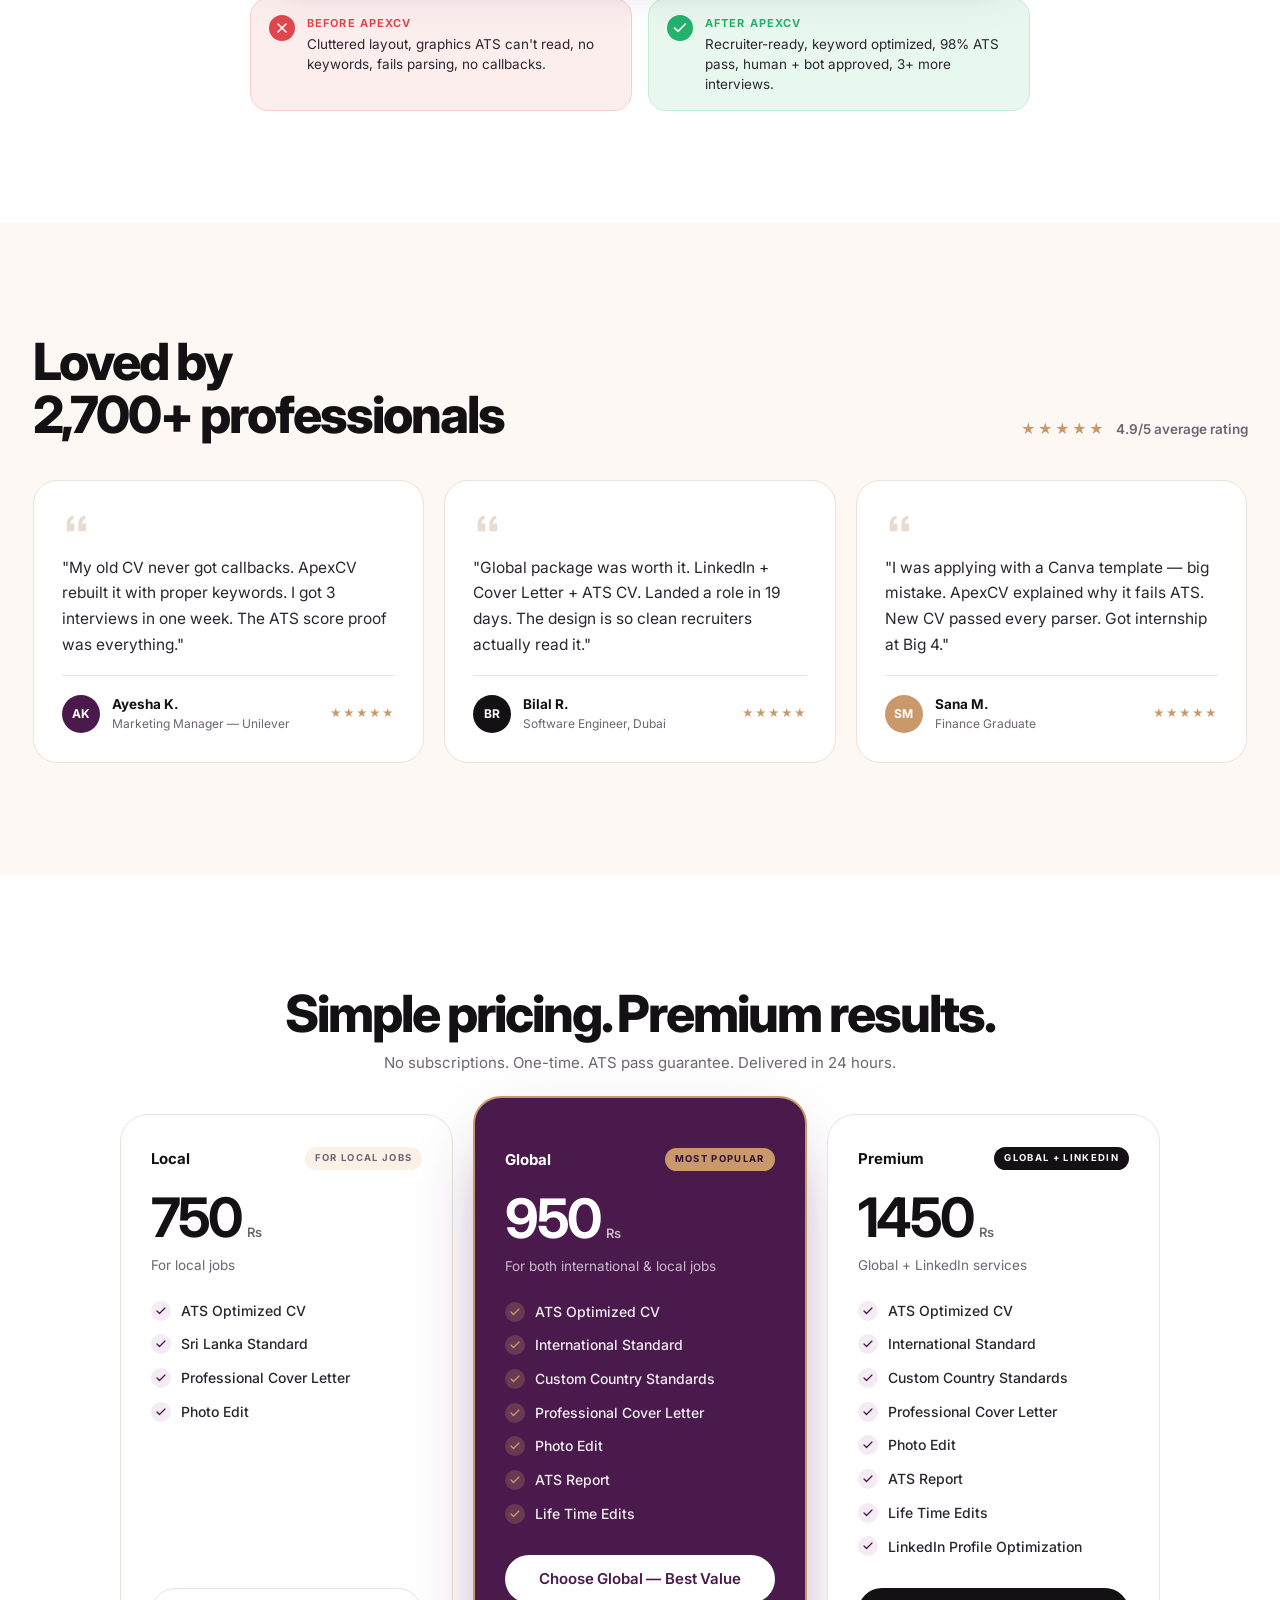
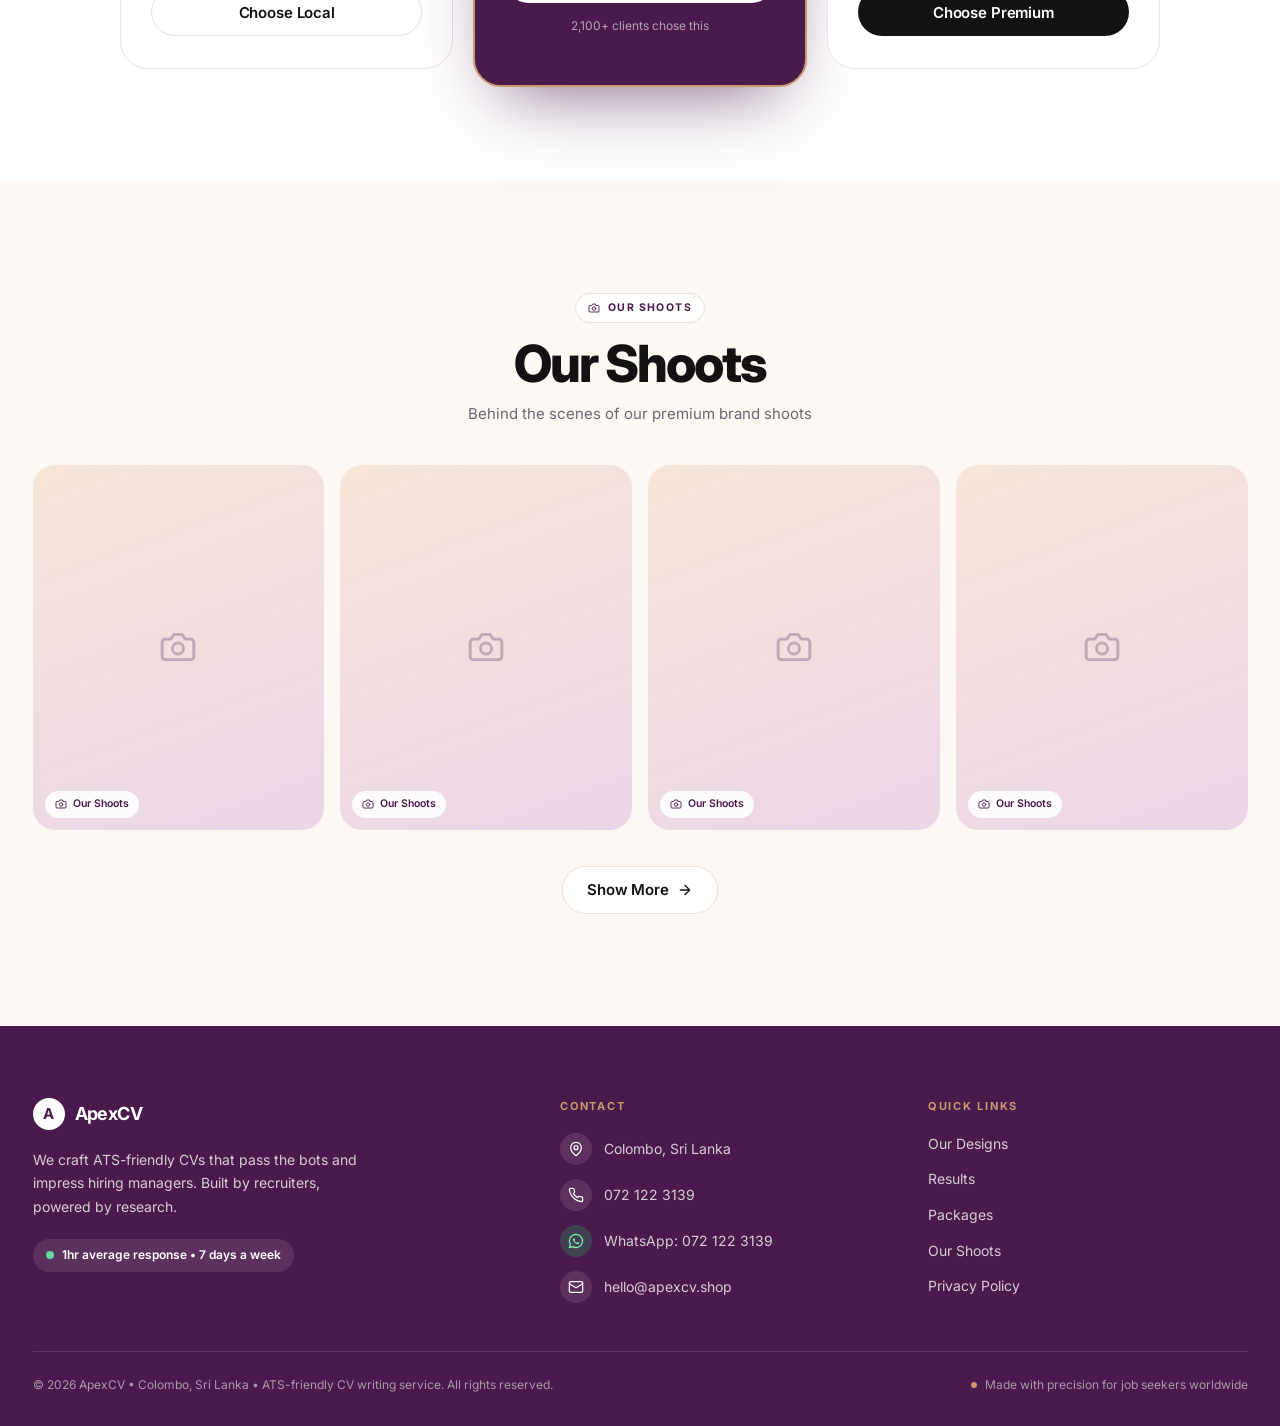
==== commit bc1cf2e7: "new" ====
--- a/index.html
+++ b/index.html
@@ -1351,7 +1351,7 @@
       <p class="lead" data-i18n="lead">Expert storytelling meets recruitment technology. We make sure your CV passes the bots — and impresses the humans. Crafted by recruiters, optimized by AI.</p>
 
       <div class="hero-cta">
-        <a class="btn btn-plum" href="build-cv.html"><span data-i18n="btn_build">Build My CV</span><svg class="ic ic-sm" aria-hidden="true"><use href="#i-arrow"/></svg></a>
+        <a class="btn btn-plum" href="/buildcv.html"><span data-i18n="btn_build">Build My CV</span><svg class="ic ic-sm" aria-hidden="true"><use href="#i-arrow"/></svg></a>
         <a class="btn btn-gold" href="#designs" id="heroDesignsBtn"><svg class="ic ic-sm" aria-hidden="true"><use href="#i-grid"/></svg><span data-i18n="btn_designs">Our Designs</span></a>
       </div>
 
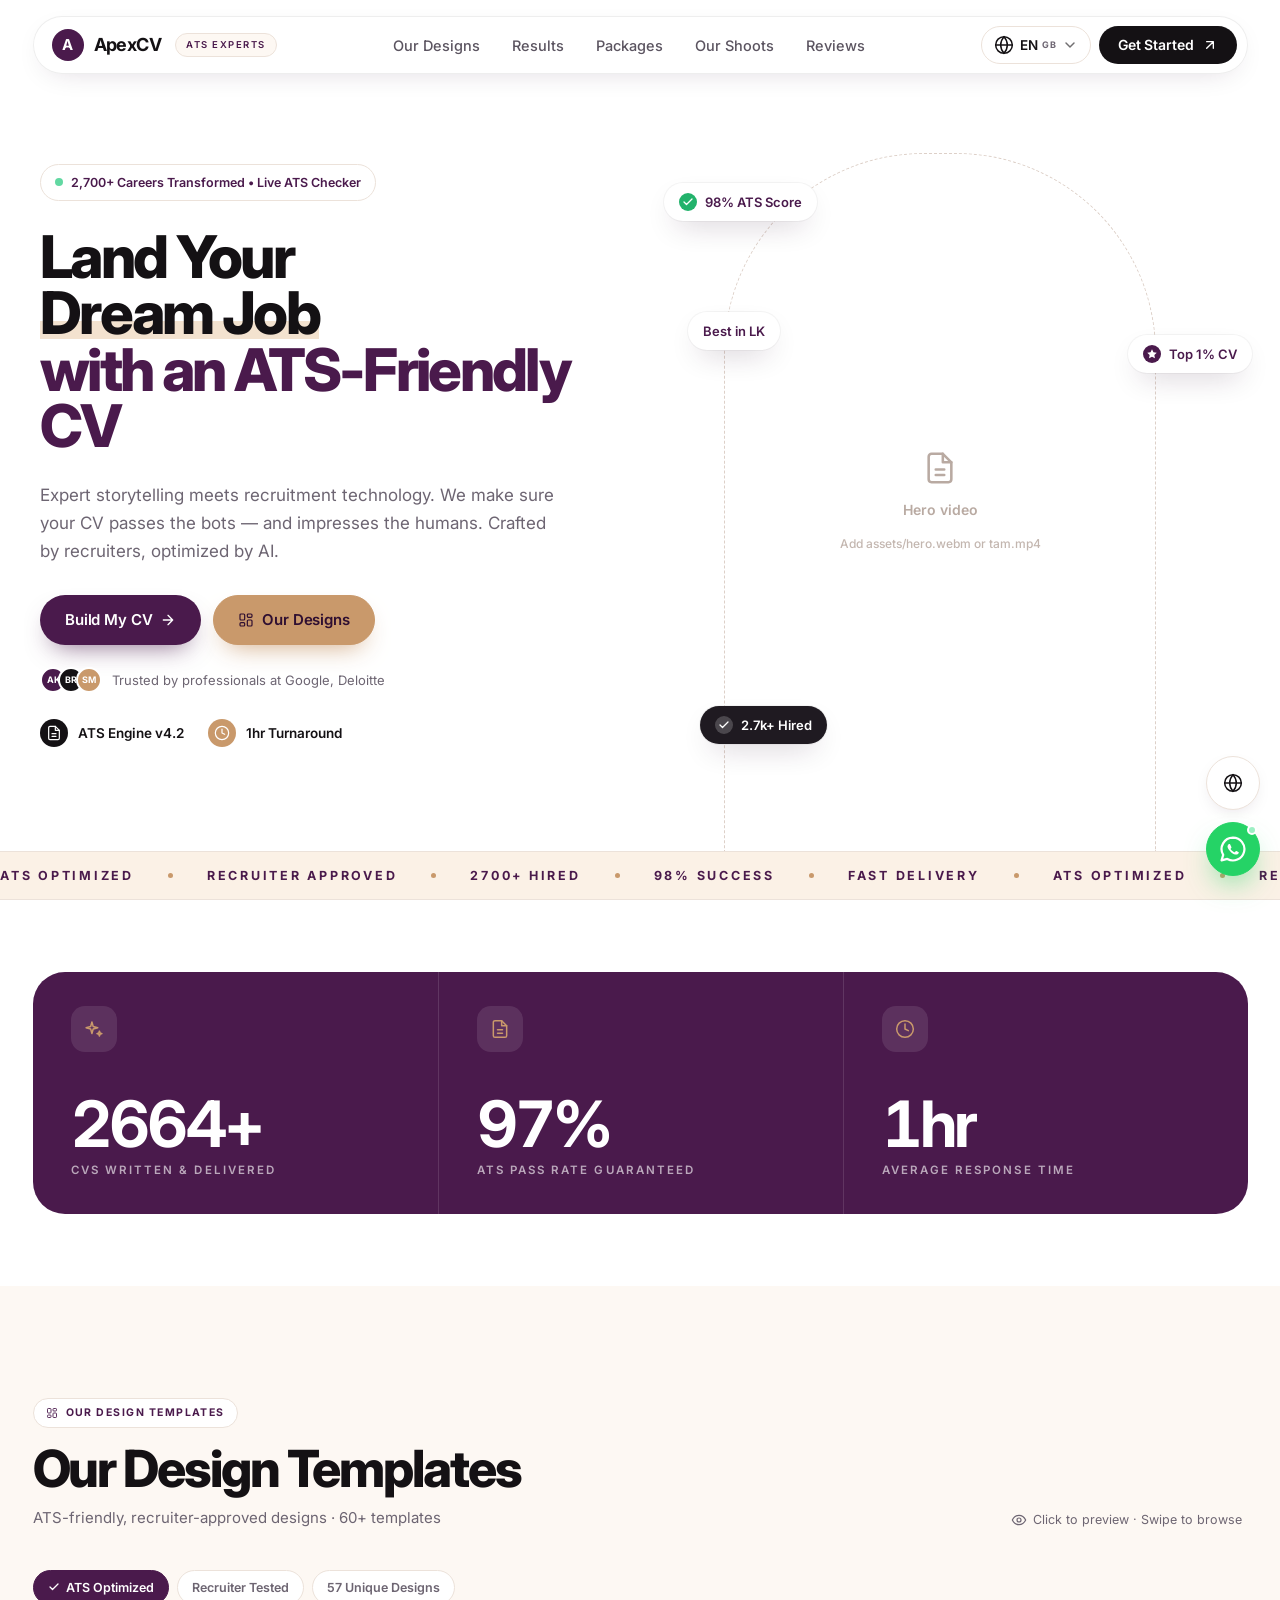
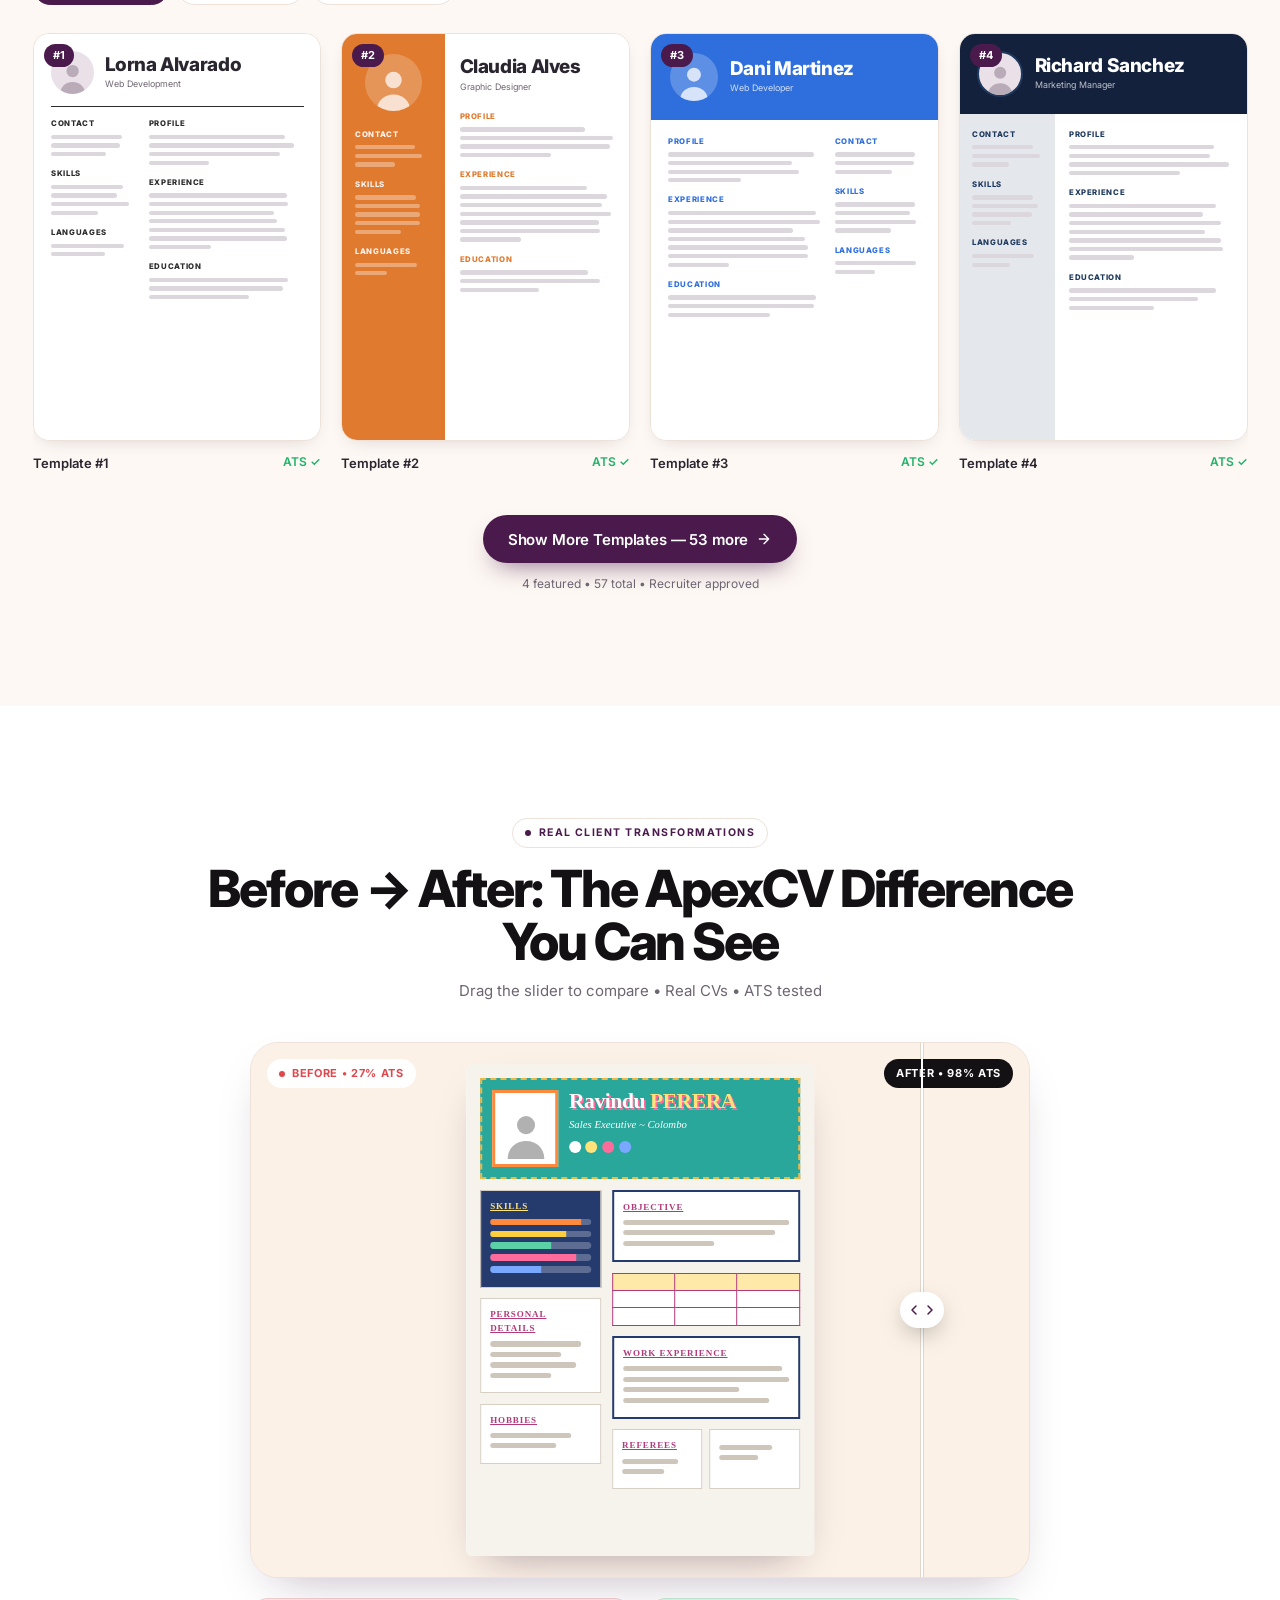
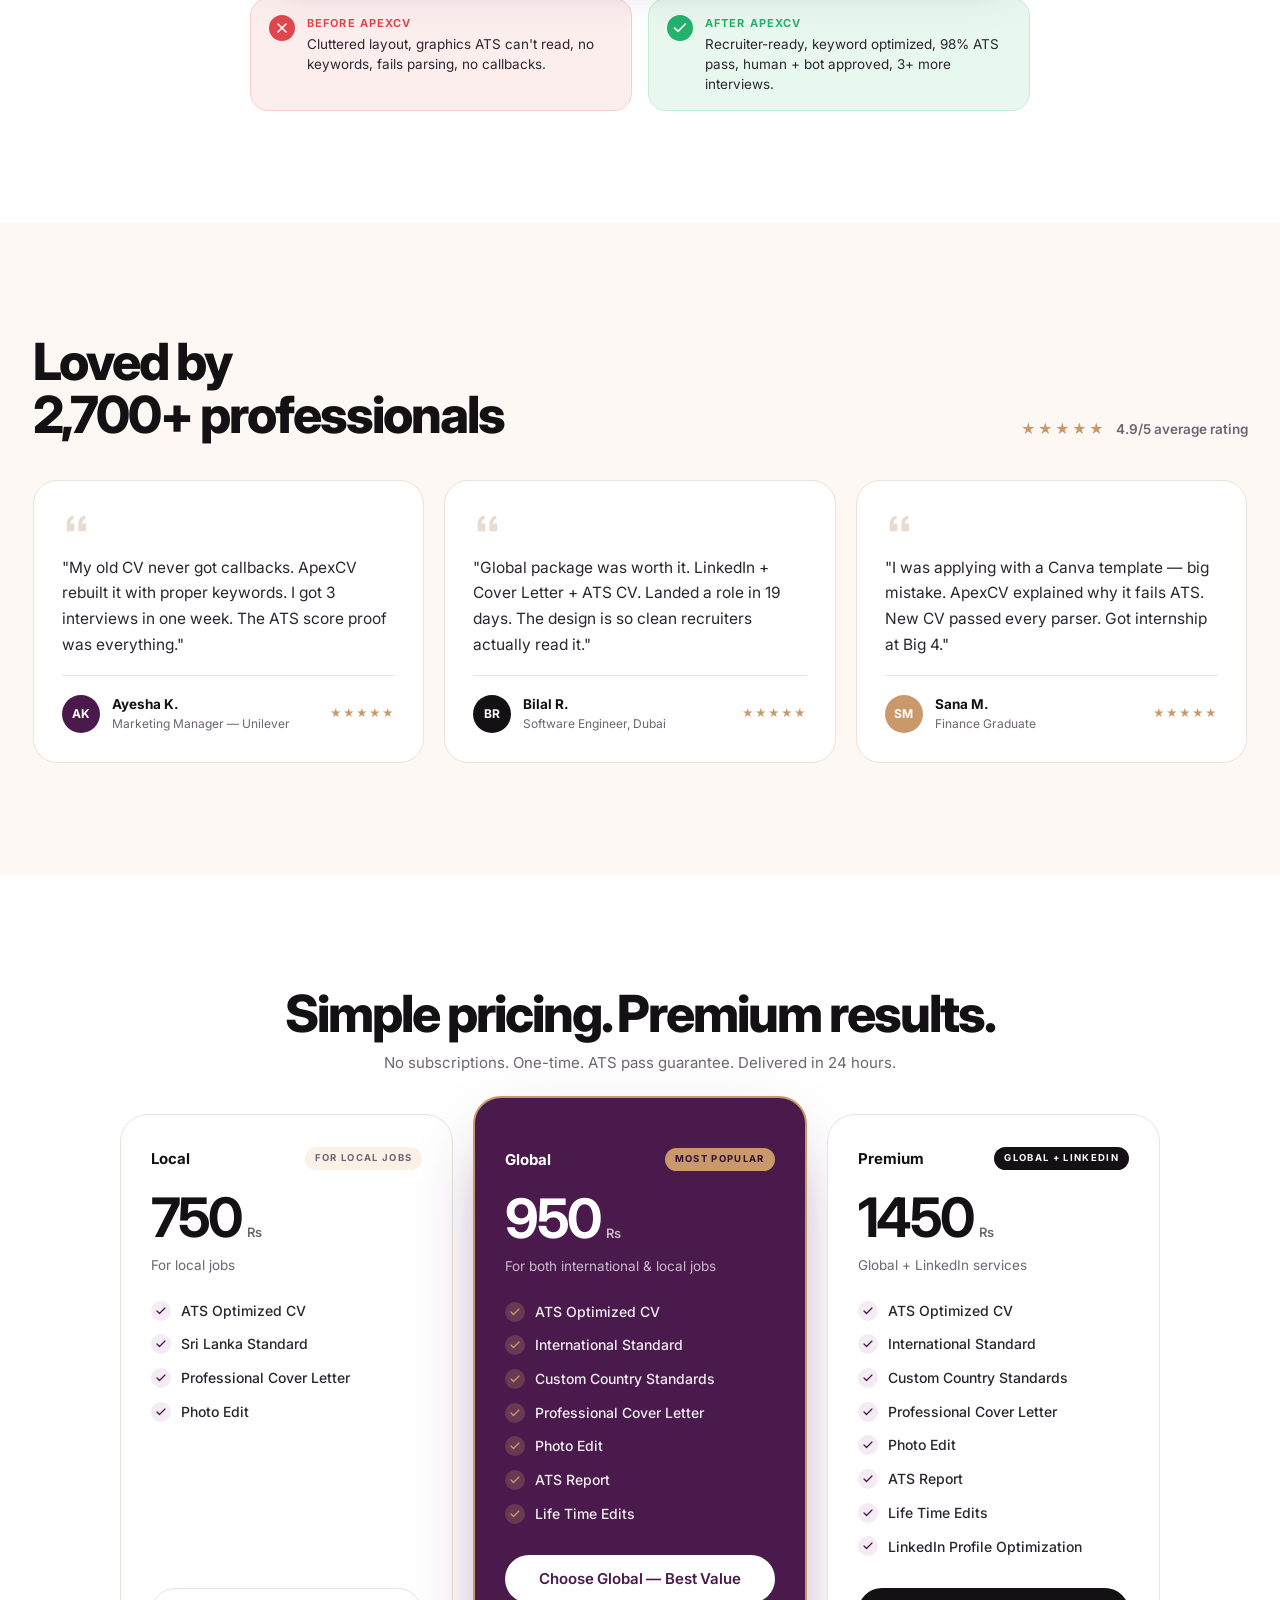
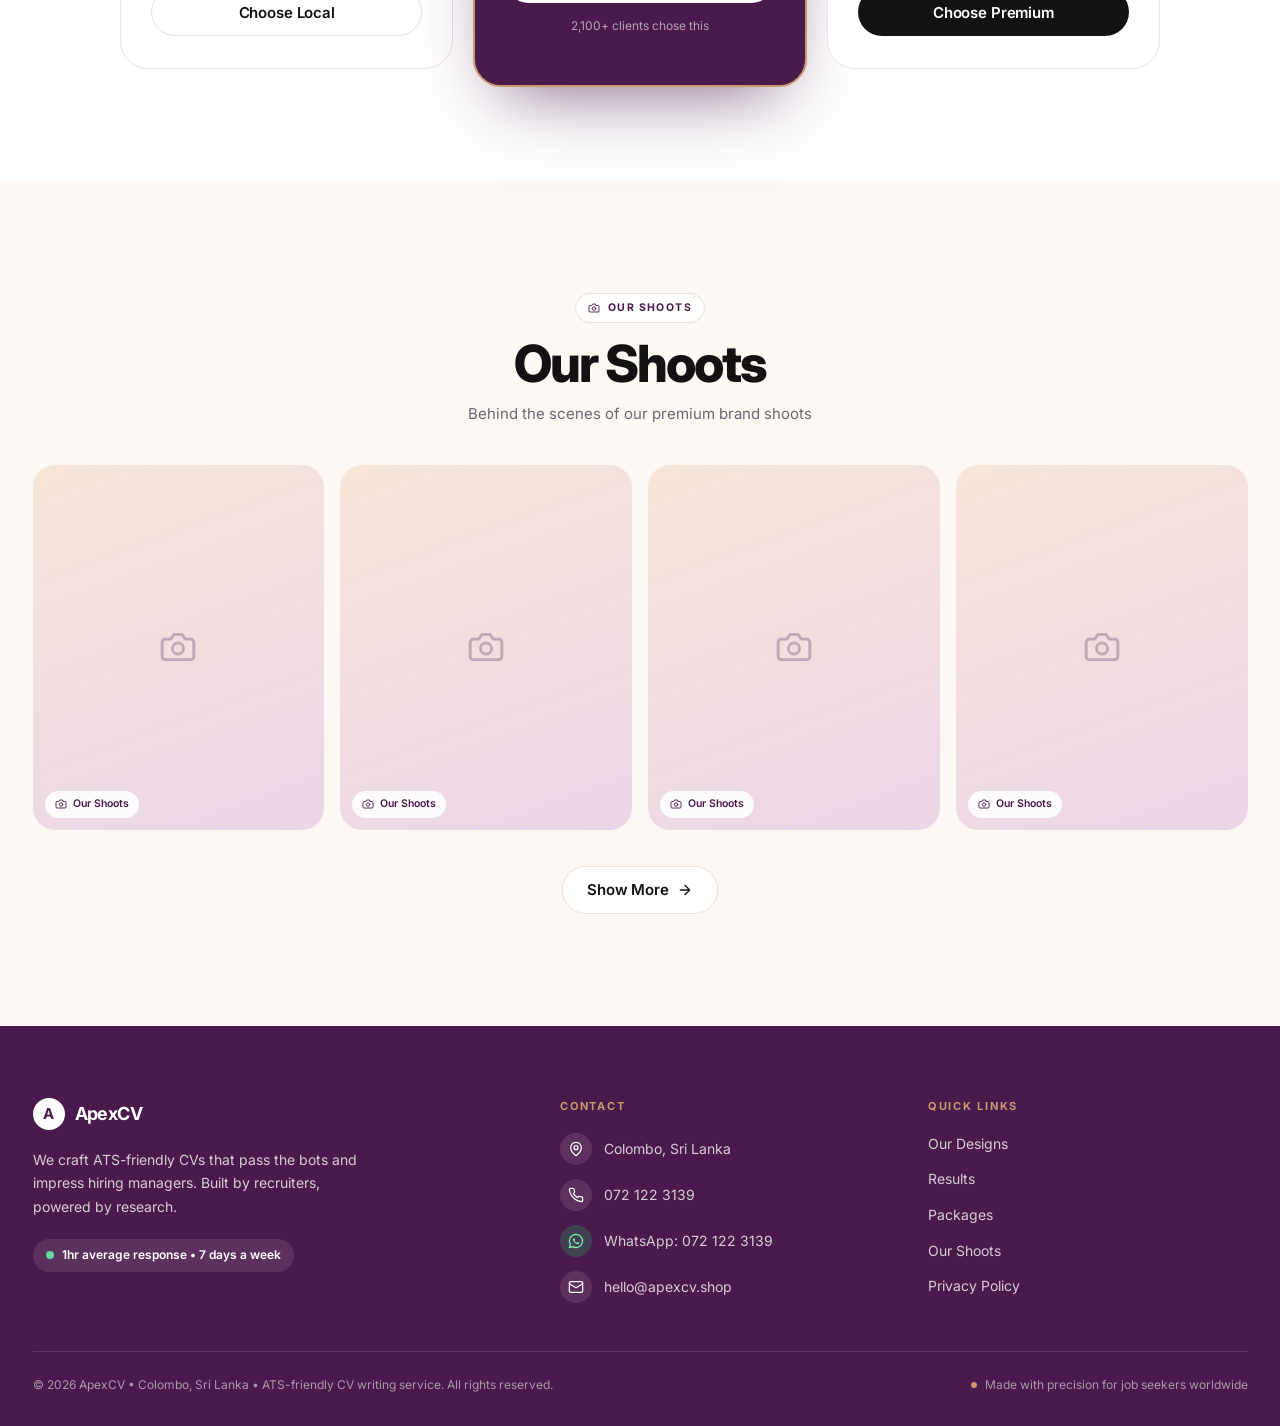
==== commit 4c2dea86: "back" ====
--- a/index.html
+++ b/index.html
@@ -751,6 +751,8 @@
   overflow: hidden;
   pointer-events: none;
 }
+/* Real photo, when present, sits above the CSS mock-up and hides it entirely */
+.ba-real-img { position: absolute; inset: 0; z-index: 2; width: 100%; height: 100%; object-fit: cover; background: #fff; }
 .ba-tag {
   position: absolute;
   top: 16px;
@@ -1351,7 +1353,7 @@
       <p class="lead" data-i18n="lead">Expert storytelling meets recruitment technology. We make sure your CV passes the bots — and impresses the humans. Crafted by recruiters, optimized by AI.</p>
 
       <div class="hero-cta">
-        <a class="btn btn-plum" href="/buildcv.html"><span data-i18n="btn_build">Build My CV</span><svg class="ic ic-sm" aria-hidden="true"><use href="#i-arrow"/></svg></a>
+        <a class="btn btn-plum" href="build-cv.html"><span data-i18n="btn_build">Build My CV</span><svg class="ic ic-sm" aria-hidden="true"><use href="#i-arrow"/></svg></a>
         <a class="btn btn-gold" href="#designs" id="heroDesignsBtn"><svg class="ic ic-sm" aria-hidden="true"><use href="#i-grid"/></svg><span data-i18n="btn_designs">Our Designs</span></a>
       </div>
 
@@ -1492,6 +1494,7 @@
       <div class="ba" id="ba" style="--pos:50%">
         <div class="ba-layer ba-after-layer">
           <div class="ba-page">
+            <img class="ba-real-img" src="assets/cv-after.jpg" alt="A real ApexCV-rewritten CV, ATS optimized" onerror="this.remove()">
             <div class="cv" style="--a:#4a1a4c"><div class="cv-after">
               <div class="cva-head">
                 <h4>Ravindu Perera</h4>
@@ -1516,6 +1519,7 @@
 
         <div class="ba-layer ba-before-layer">
           <div class="ba-page">
+            <img class="ba-real-img" src="assets/cv-before.jpg" alt="A cluttered, ATS-unfriendly CV before ApexCV" onerror="this.remove()">
             <div class="cv"><div class="cv-before">
               <div class="cvb-head">
                 <div class="cvb-photo"><svg aria-hidden="true"><use href="#i-person"/></svg></div>
@@ -2260,12 +2264,16 @@
   }));
 
   /* =========================================================
-     BEFORE / AFTER SLIDER
+     BEFORE / AFTER SLIDER — auto-slides back and forth, draggable
      ========================================================= */
   const ba = $('#ba');
   const handle = $('#baHandle');
   let pos = 50;
   let dragging = false;
+  let baDirection = 1; // 1 = sliding right, -1 = sliding left
+  let baPausedUntil = 0;
+  const BA_MIN = 12, BA_MAX = 88, BA_SPEED = 0.3; // % per animation frame
+
   const setPos = (p) => {
     pos = Math.min(100, Math.max(0, p));
     ba.style.setProperty('--pos', pos + '%');
@@ -2275,20 +2283,36 @@
     const r = ba.getBoundingClientRect();
     setPos(((e.clientX - r.left) / r.width) * 100);
   };
+  const pauseAutoSlide = () => { baPausedUntil = performance.now() + 1800; };
+
   ba.addEventListener('pointerdown', (e) => {
     dragging = true;
     ba.setPointerCapture(e.pointerId);
     posFromEvent(e);
   });
   ba.addEventListener('pointermove', (e) => { if (dragging) posFromEvent(e); });
-  ['pointerup', 'pointercancel', 'lostpointercapture'].forEach((type) => ba.addEventListener(type, () => { dragging = false; }));
+  ['pointerup', 'pointercancel', 'lostpointercapture'].forEach((type) => ba.addEventListener(type, () => { dragging = false; pauseAutoSlide(); }));
   handle.addEventListener('keydown', (e) => {
     const step = e.shiftKey ? 15 : 5;
-    if (e.key === 'ArrowLeft') { setPos(pos - step); e.preventDefault(); }
-    else if (e.key === 'ArrowRight') { setPos(pos + step); e.preventDefault(); }
-    else if (e.key === 'Home') { setPos(0); e.preventDefault(); }
-    else if (e.key === 'End') { setPos(100); e.preventDefault(); }
+    if (e.key === 'ArrowLeft') { setPos(pos - step); pauseAutoSlide(); e.preventDefault(); }
+    else if (e.key === 'ArrowRight') { setPos(pos + step); pauseAutoSlide(); e.preventDefault(); }
+    else if (e.key === 'Home') { setPos(0); pauseAutoSlide(); e.preventDefault(); }
+    else if (e.key === 'End') { setPos(100); pauseAutoSlide(); e.preventDefault(); }
   });
+
+  if (!reduceMotion) {
+    const baTick = (now) => {
+      if (!dragging && now > baPausedUntil) {
+        pos += BA_SPEED * baDirection;
+        if (pos >= BA_MAX) { pos = BA_MAX; baDirection = -1; }
+        else if (pos <= BA_MIN) { pos = BA_MIN; baDirection = 1; }
+        ba.style.setProperty('--pos', pos + '%');
+        handle.setAttribute('aria-valuenow', String(Math.round(pos)));
+      }
+      requestAnimationFrame(baTick);
+    };
+    requestAnimationFrame(baTick);
+  }
 
   /* =========================================================
      SHOOTS  — add photos as assets/shoots/shoot-1.jpg … shoot-8.jpg
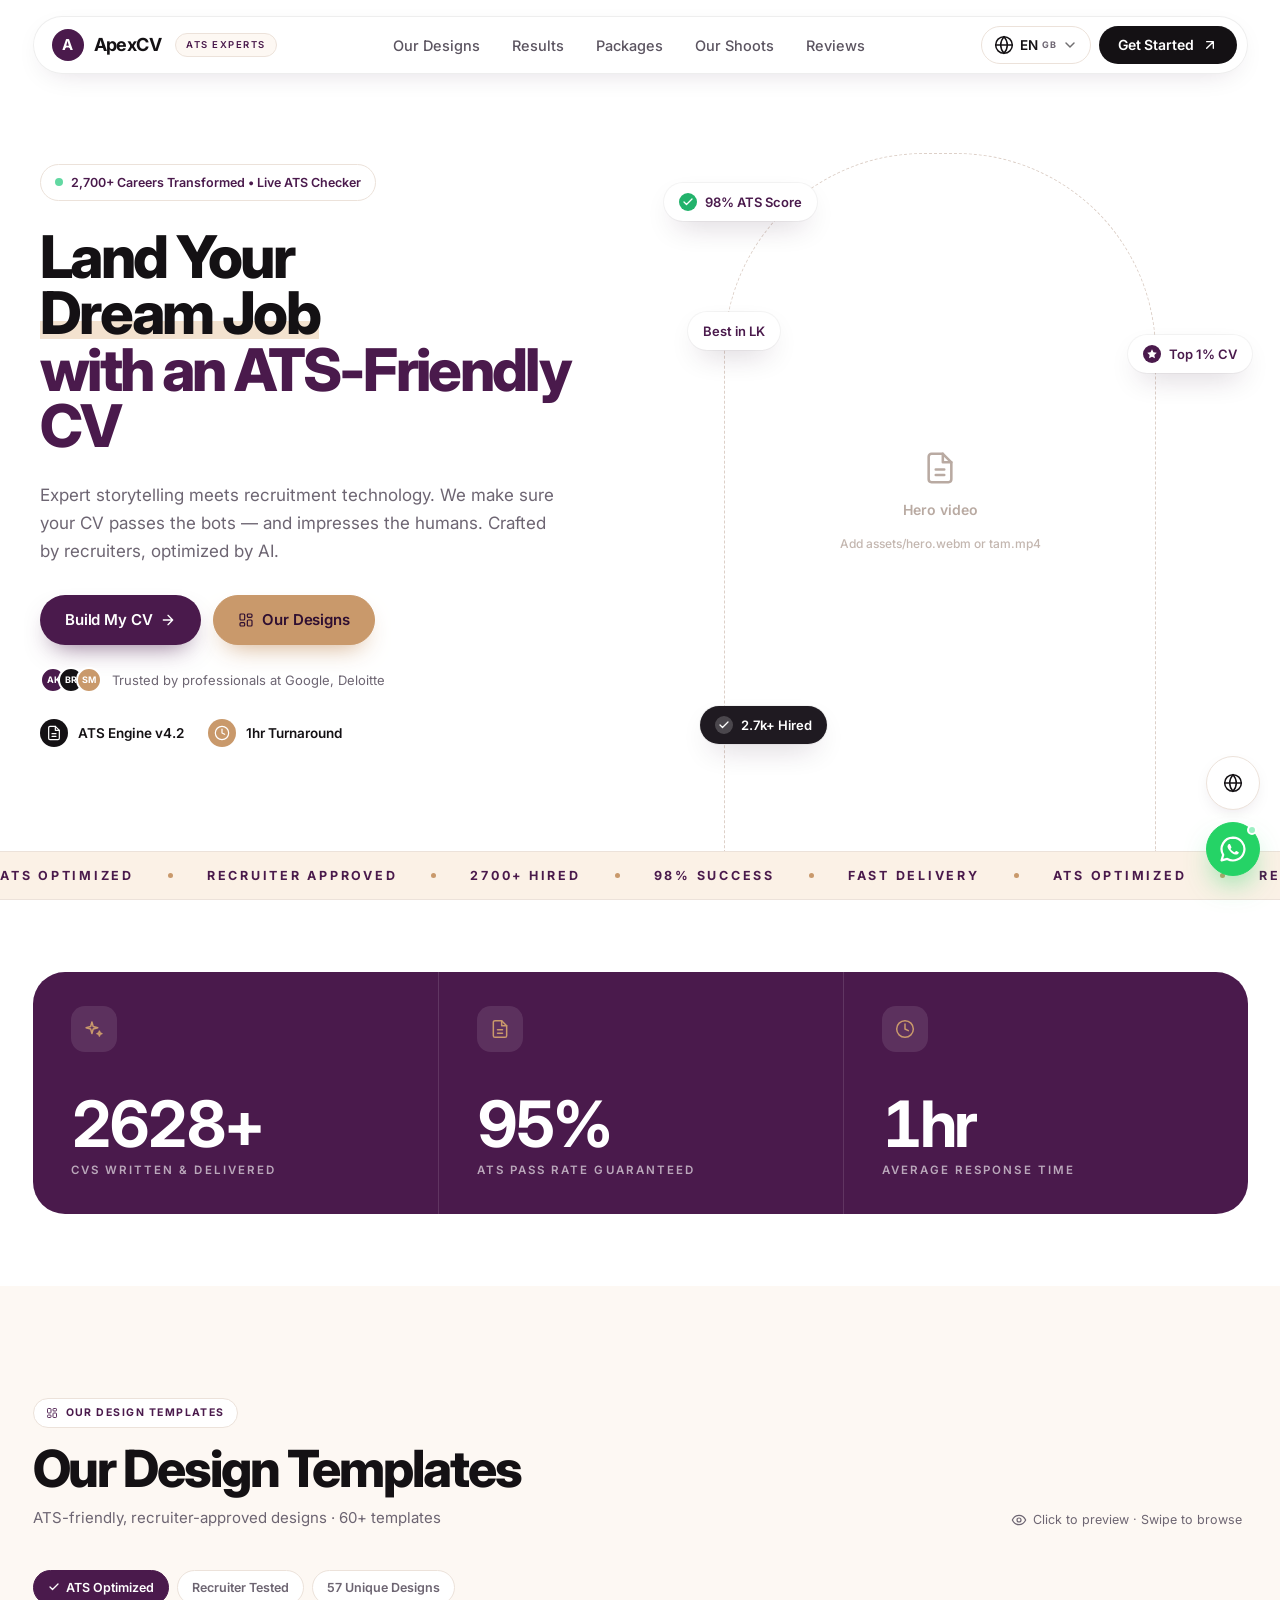
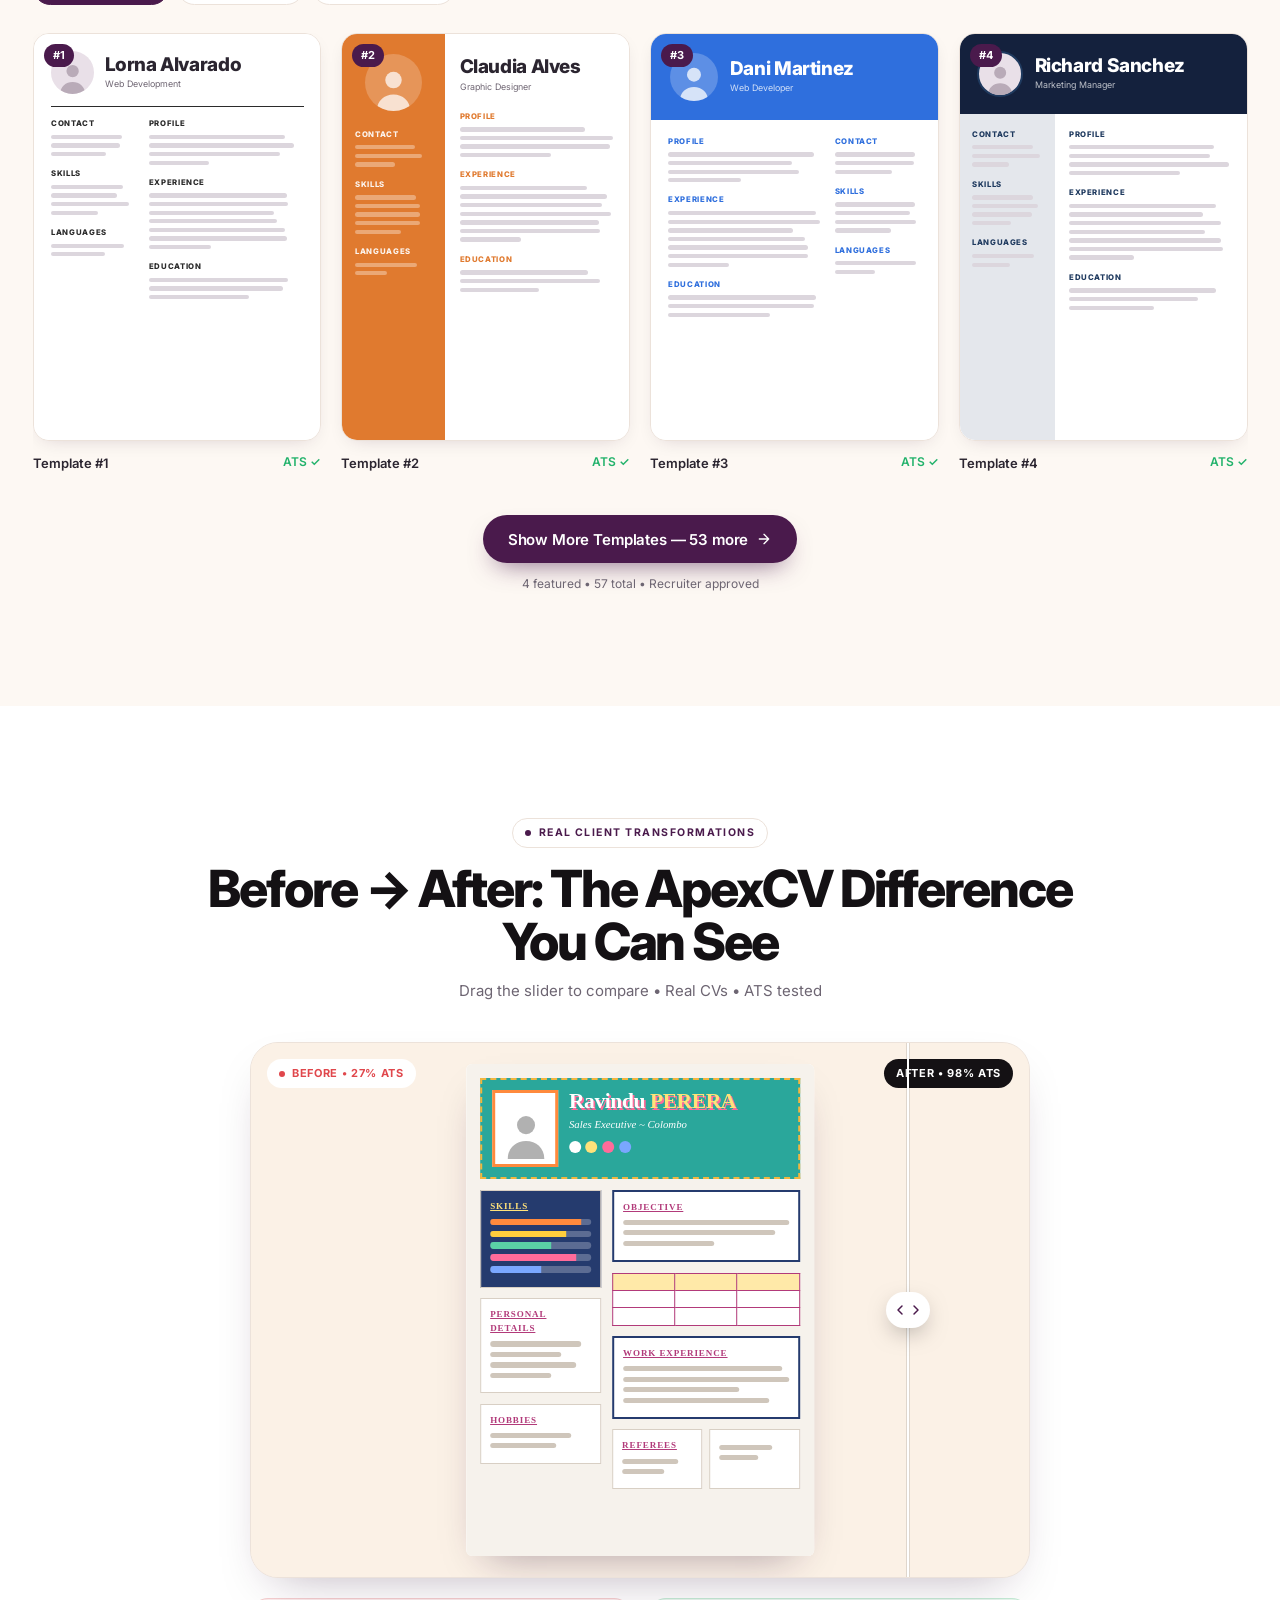
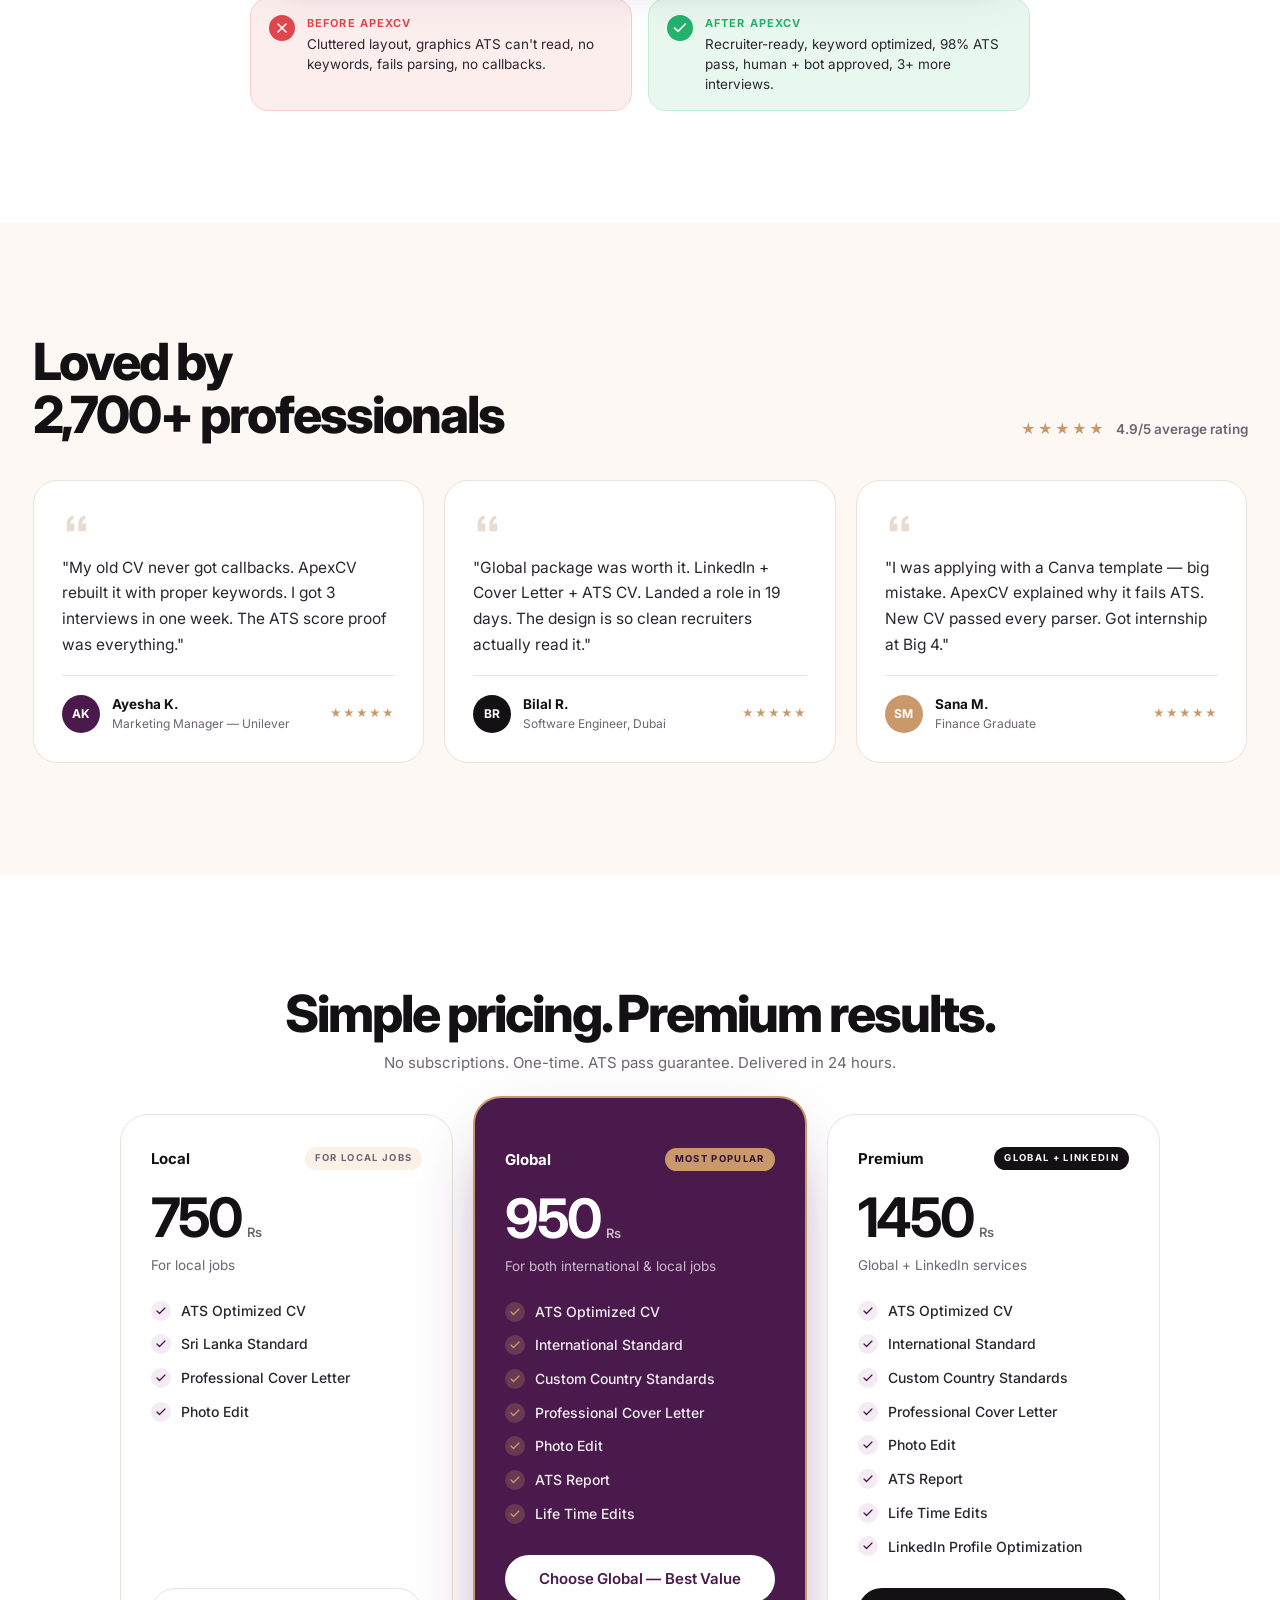
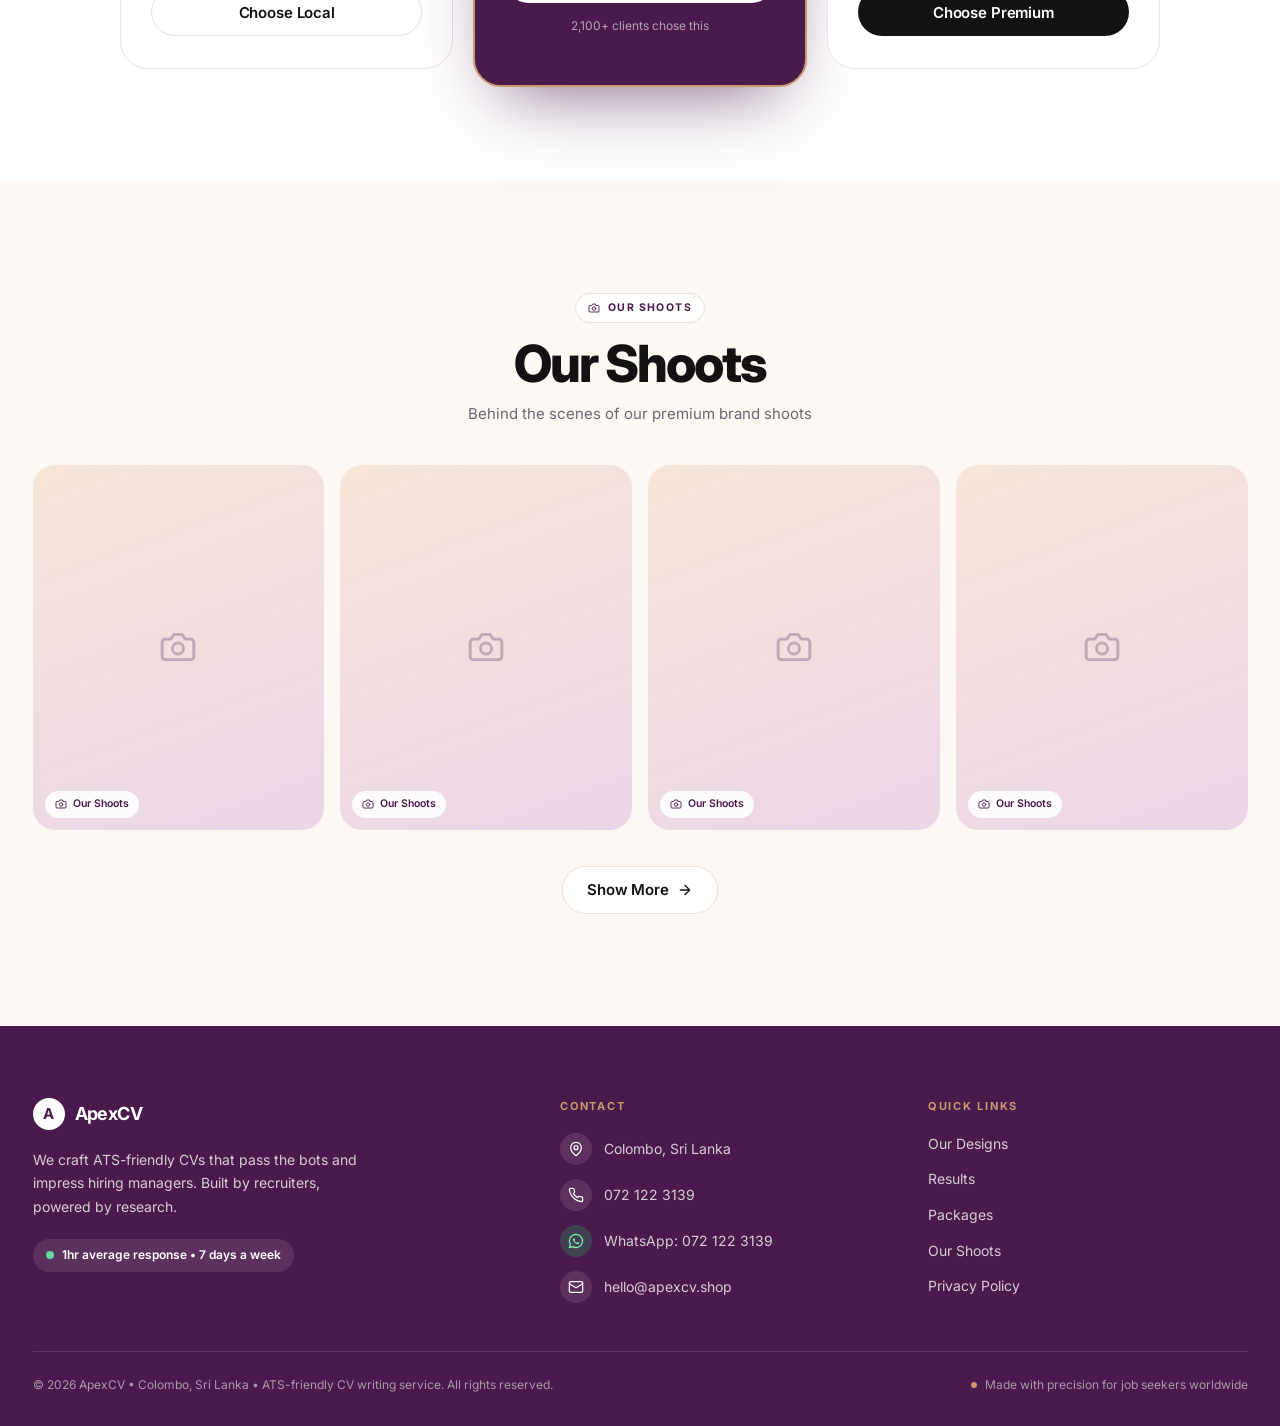
==== commit f60b9e4a: "btn fix" ====
--- a/index.html
+++ b/index.html
@@ -1353,7 +1353,7 @@
       <p class="lead" data-i18n="lead">Expert storytelling meets recruitment technology. We make sure your CV passes the bots — and impresses the humans. Crafted by recruiters, optimized by AI.</p>
 
       <div class="hero-cta">
-        <a class="btn btn-plum" href="build-cv.html"><span data-i18n="btn_build">Build My CV</span><svg class="ic ic-sm" aria-hidden="true"><use href="#i-arrow"/></svg></a>
+        <a class="btn btn-plum" href="buildcv.html"><span data-i18n="btn_build">Build My CV</span><svg class="ic ic-sm" aria-hidden="true"><use href="#i-arrow"/></svg></a>
         <a class="btn btn-gold" href="#designs" id="heroDesignsBtn"><svg class="ic ic-sm" aria-hidden="true"><use href="#i-grid"/></svg><span data-i18n="btn_designs">Our Designs</span></a>
       </div>
 
@@ -1751,7 +1751,7 @@
   </a>
 </div>
 
-<a class="sticky-cta" id="stickyCta" href="build-cv.html"><span data-i18n="sticky">Build My CV Now</span><svg class="ic ic-sm" aria-hidden="true"><use href="#i-arrow"/></svg></a>
+<a class="sticky-cta" id="stickyCta" href="buildcv.html"><span data-i18n="sticky">Build My CV Now</span><svg class="ic ic-sm" aria-hidden="true"><use href="#i-arrow"/></svg></a>
 
 <!-- ============ SWIPEABLE VIEWER (templates + shoots) ============ -->
 <div class="viewer" id="viewer" role="dialog" aria-modal="true" aria-label="Gallery viewer">
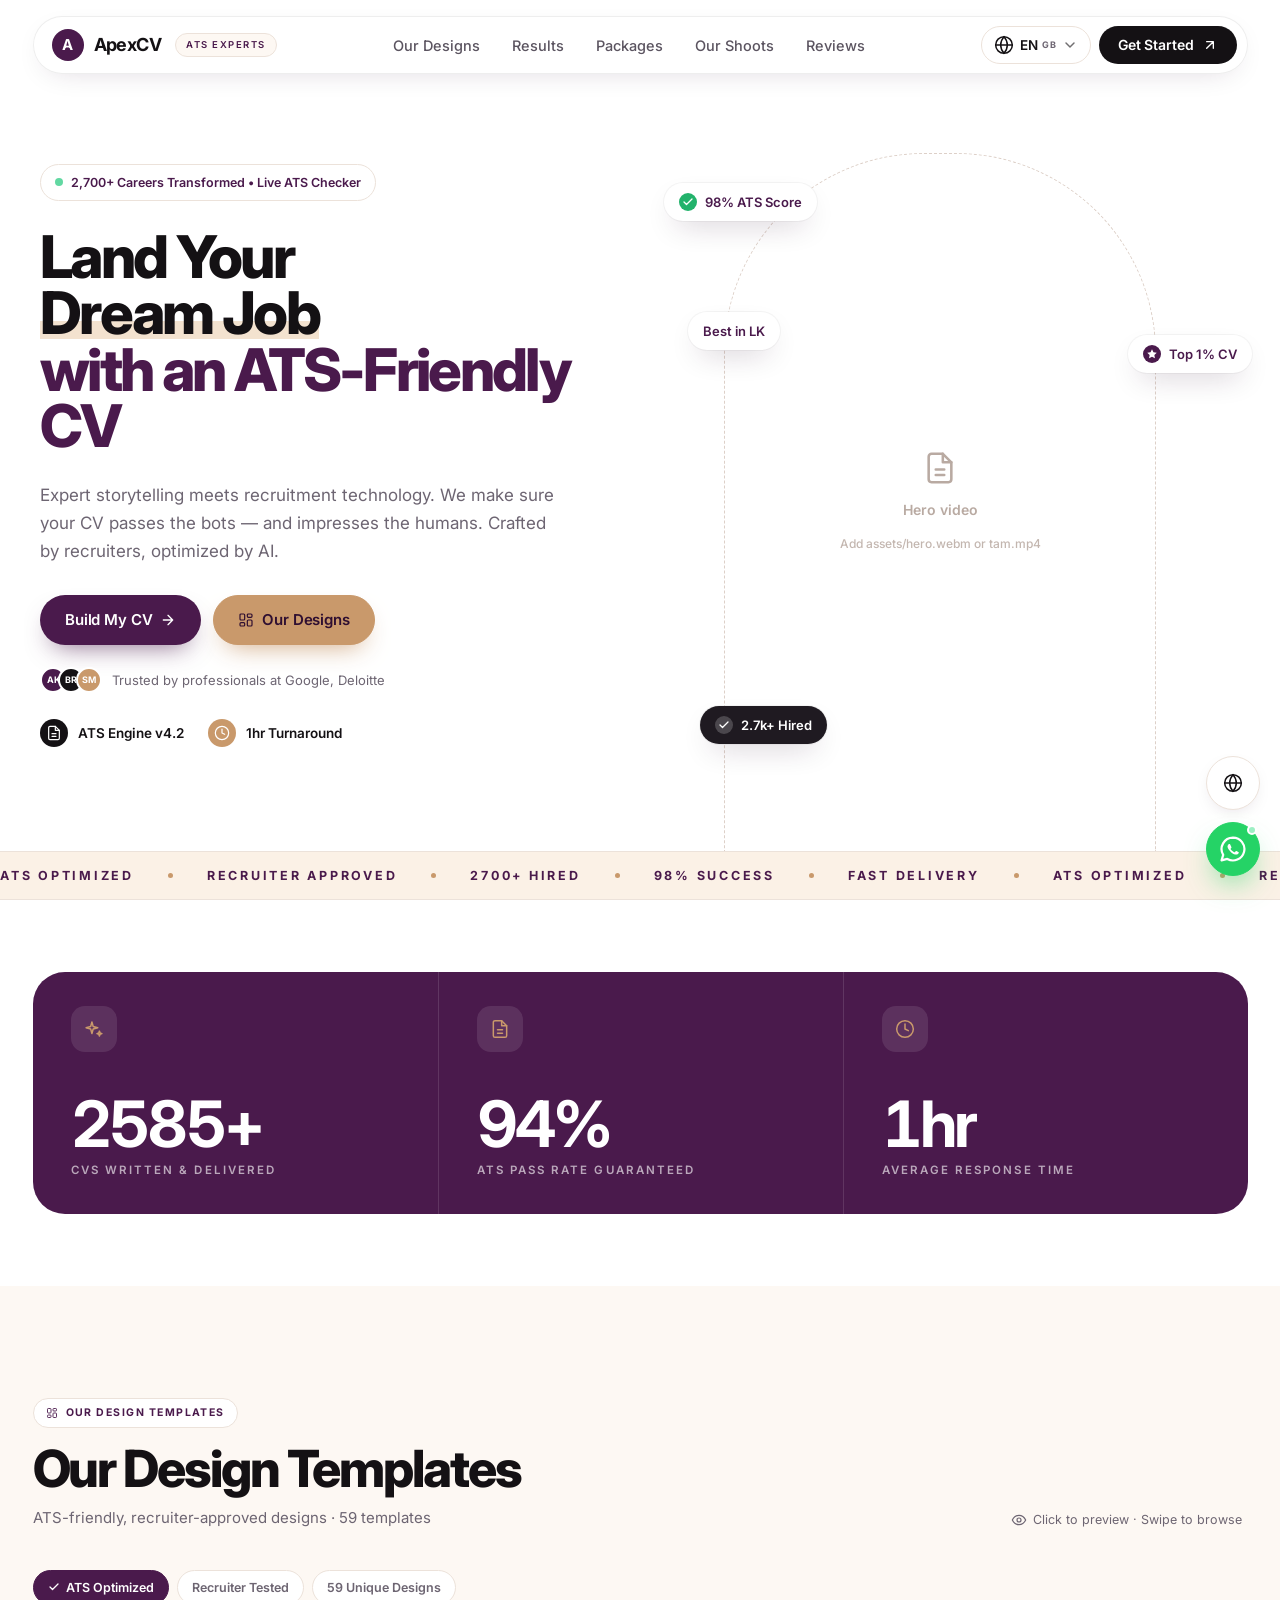
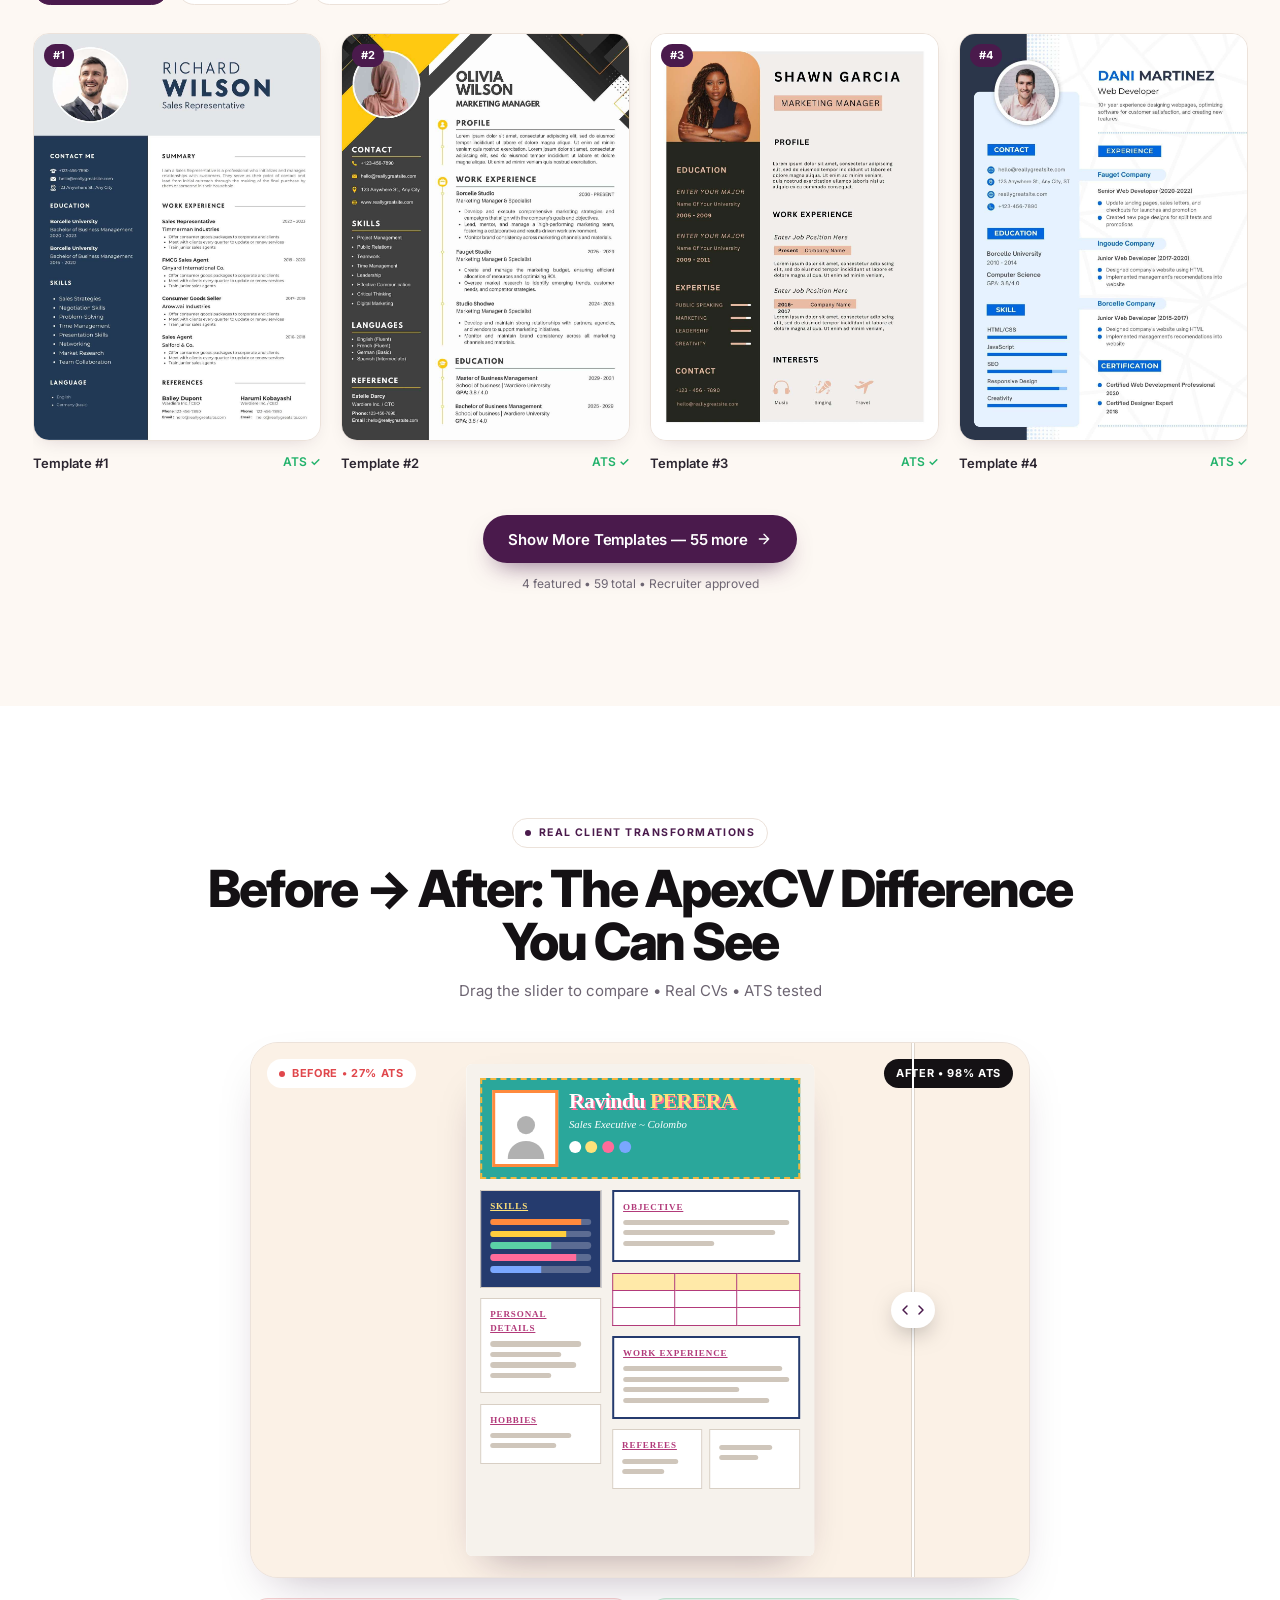
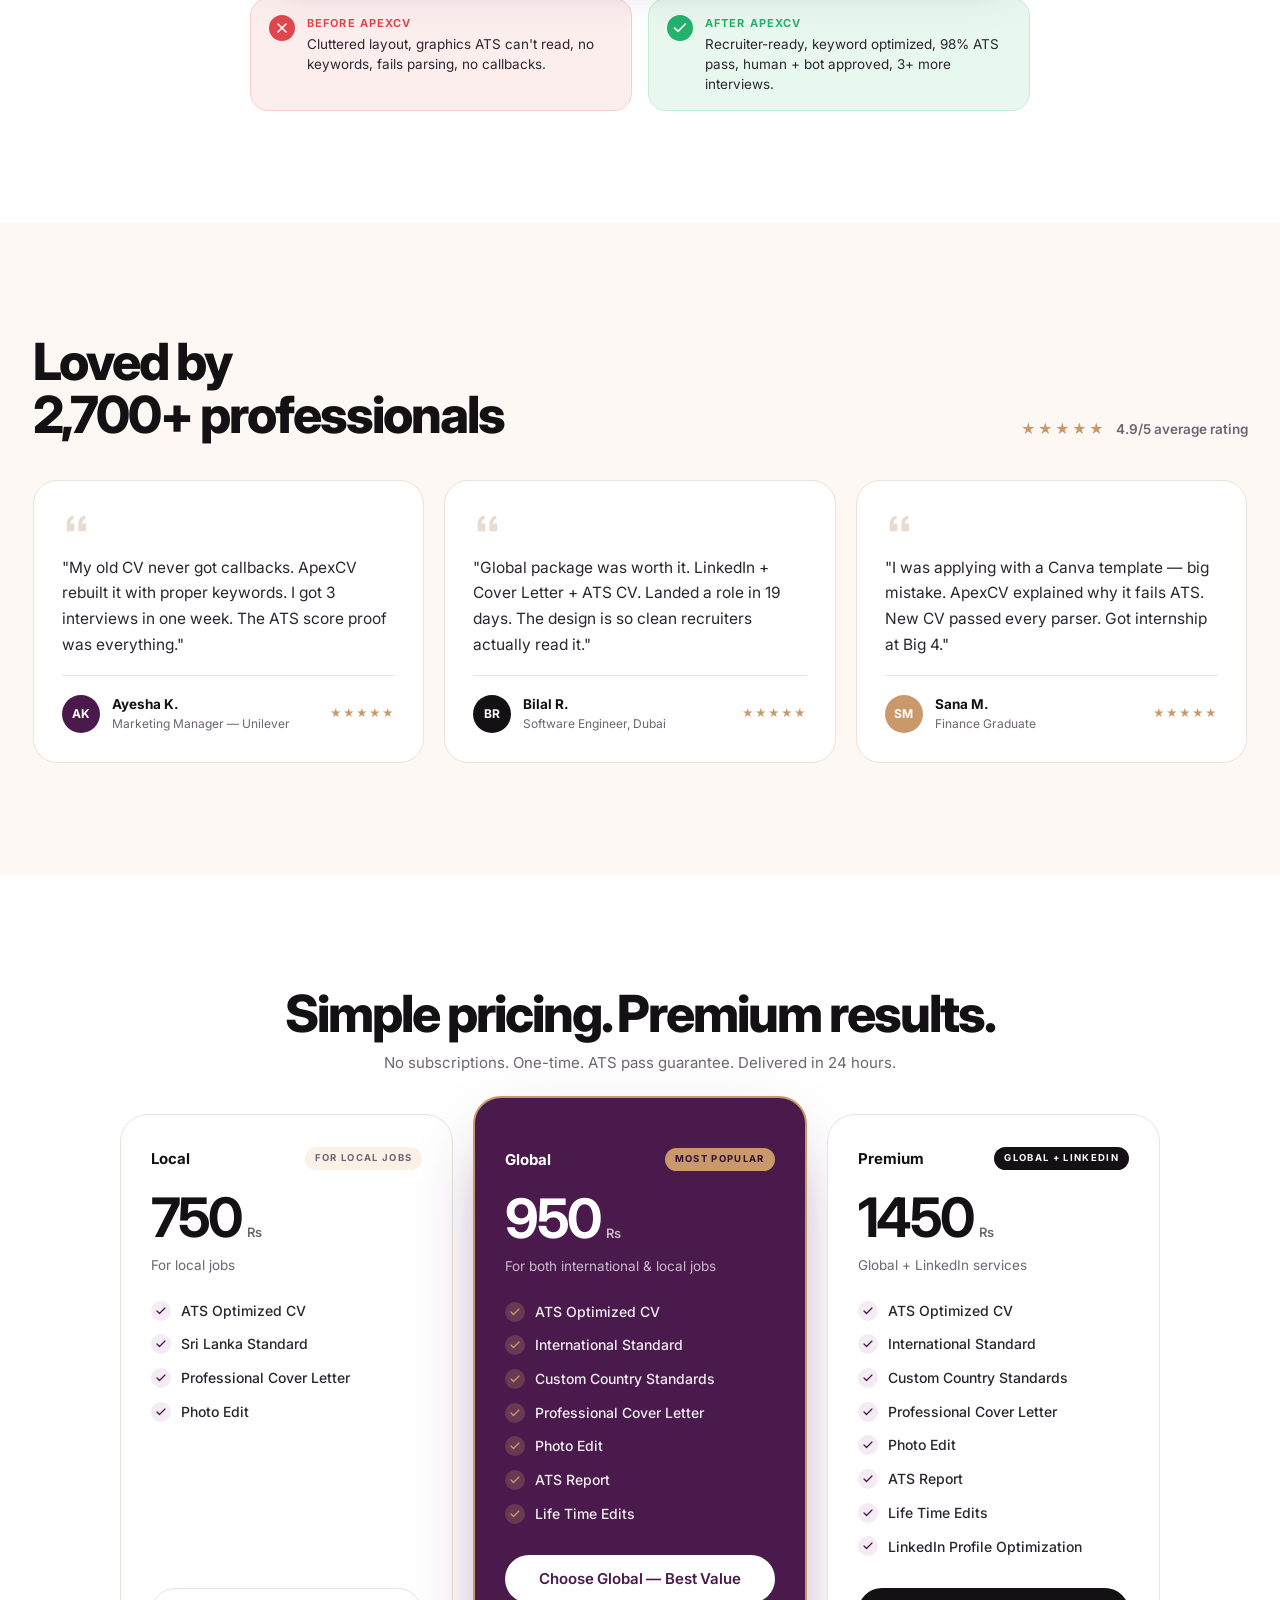
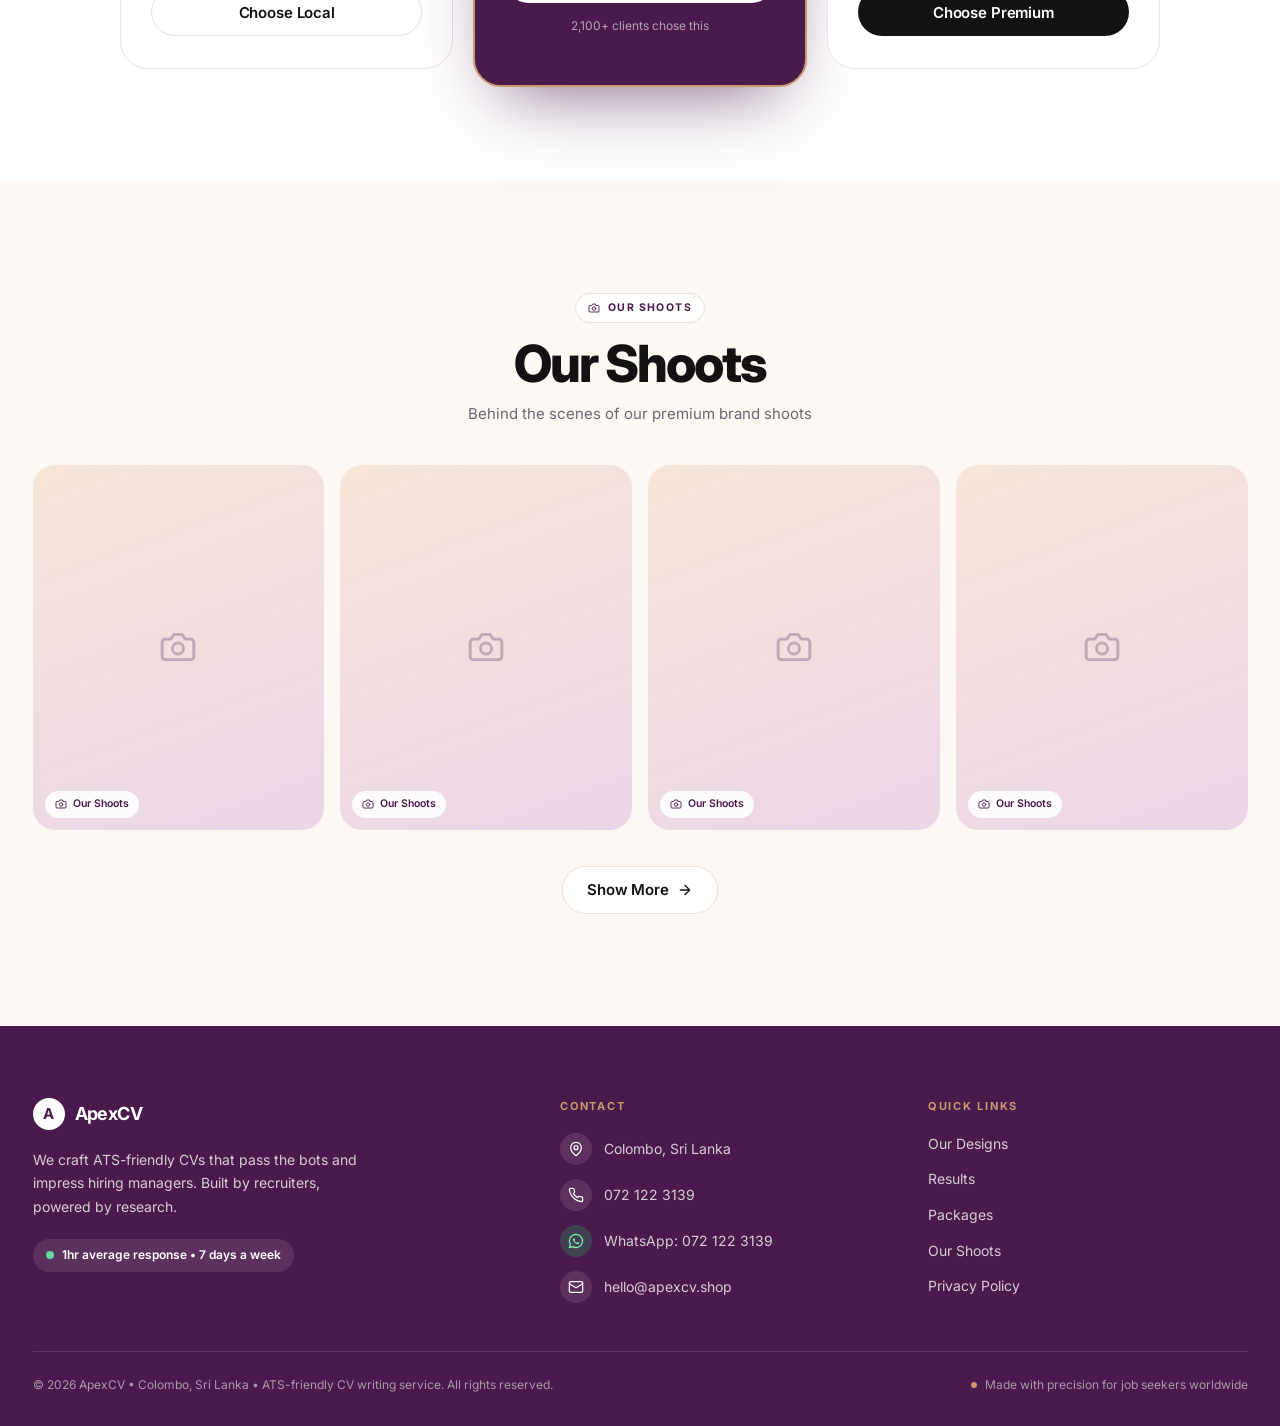
==== commit 1556ab33: "back" ====
--- a/index.html
+++ b/index.html
@@ -2,21 +2,15 @@
 <html lang="en">
 <head>
   <meta charset="utf-8">
-  <!-- Zoom locked: maximum-scale + user-scalable=no (plus JS gesture blocking below) -->
   <meta name="viewport" content="width=device-width, initial-scale=1, minimum-scale=1, maximum-scale=1, user-scalable=no, viewport-fit=cover">
   <title>ApexCV — ATS-Friendly CV Writing Service in Sri Lanka</title>
   <meta name="description" content="ApexCV writes ATS-friendly CVs that pass the bots and impress recruiters. 2,700+ careers transformed. 1 hour average response.">
   <meta name="theme-color" content="#4a1a4c">
   <link rel="icon" href="data:image/svg+xml,<svg xmlns='http://www.w3.org/2000/svg' viewBox='0 0 64 64'><circle cx='32' cy='32' r='32' fill='%234a1a4c'/><text x='32' y='44' font-size='34' font-weight='700' text-anchor='middle' fill='white' font-family='Arial,sans-serif'>A</text></svg>">
-
   <link rel="preconnect" href="https://fonts.googleapis.com">
   <link rel="preconnect" href="https://fonts.gstatic.com" crossorigin>
   <link href="https://fonts.googleapis.com/css2?family=Inter:wght@400;500;600;700;800&family=Noto+Sans+Sinhala:wght@400;600;800&family=Noto+Sans+Tamil:wght@400;600;800&display=swap" rel="stylesheet">
   <style>
-/* =========================================================
-   ApexCV — style.css
-   ========================================================= */
-
 :root {
   --plum: #4a1a4c;
   --plum-deep: #2f0f31;
@@ -35,26 +29,21 @@
   --red: #e0474c;
   --red-soft: #fdeeee;
   --wa: #25d366;
-
   --font: "Inter", "Noto Sans Sinhala", "Noto Sans Tamil", system-ui, -apple-system, "Segoe UI", Roboto, sans-serif;
   --container: 1215px;
   --shadow-sm: 0 6px 20px -10px rgba(47, 15, 49, 0.22);
   --shadow-md: 0 20px 50px -24px rgba(47, 15, 49, 0.35);
   --ease: cubic-bezier(0.2, 0.7, 0.2, 1);
 }
-
 *, *::before, *::after { box-sizing: border-box; }
-
 html {
   scroll-behavior: smooth;
   scroll-padding-top: 92px;
   -webkit-text-size-adjust: 100%;
   text-size-adjust: 100%;
-  /* no pinch-zoom, no double-tap zoom anywhere on the site */
   touch-action: manipulation;
   -ms-touch-action: manipulation;
 }
-
 body {
   margin: 0;
   font-family: var(--font);
@@ -65,39 +54,22 @@
   -webkit-font-smoothing: antialiased;
   overflow-x: hidden;
 }
-
 img, svg, video { display: block; max-width: 100%; }
 a { color: inherit; text-decoration: none; }
 ul { list-style: none; margin: 0; padding: 0; }
 h1, h2, h3, h4, p { margin: 0; }
 button { font: inherit; color: inherit; cursor: pointer; }
-
-:focus-visible {
-  outline: 3px solid rgba(74, 26, 76, 0.4);
-  outline-offset: 3px;
-  border-radius: 8px;
-}
-
+:focus-visible { outline: 3px solid rgba(74, 26, 76, 0.4); outline-offset: 3px; border-radius: 8px; }
 .ic { width: 20px; height: 20px; flex: none; }
 .ic-sm { width: 16px; height: 16px; }
 .ic-xs { width: 12px; height: 12px; }
-
 .container { width: min(100% - 40px, var(--container)); margin-inline: auto; }
 
-/* ---------- Buttons ---------- */
+/* Buttons */
 .btn {
-  display: inline-flex;
-  align-items: center;
-  justify-content: center;
-  gap: 8px;
-  height: 48px;
-  padding: 0 24px;
-  border: 1px solid transparent;
-  border-radius: 999px;
-  font-size: 15px;
-  font-weight: 600;
-  letter-spacing: -0.01em;
-  white-space: nowrap;
+  display: inline-flex; align-items: center; justify-content: center; gap: 8px;
+  height: 48px; padding: 0 24px; border: 1px solid transparent; border-radius: 999px;
+  font-size: 15px; font-weight: 600; letter-spacing: -0.01em; white-space: nowrap;
   transition: transform 0.2s var(--ease), box-shadow 0.2s var(--ease), background 0.2s, color 0.2s, border-color 0.2s;
 }
 .btn:hover { transform: translateY(-2px); }
@@ -110,693 +82,198 @@
 .btn-outline:hover { border-color: var(--plum); color: var(--plum); }
 .btn-light { background: #fff; color: var(--plum); }
 .btn-light:hover { background: var(--gold-soft); }
-/* Secondary hero button — solid gold so it reads clearly on white */
-.btn-gold {
-  background: var(--gold);
-  color: var(--plum-deep);
-  border-color: var(--gold);
-  box-shadow: 0 12px 26px -12px rgba(201, 153, 107, 0.9);
-}
+.btn-gold { background: var(--gold); color: var(--plum-deep); border-color: var(--gold); box-shadow: 0 12px 26px -12px rgba(201, 153, 107, 0.9); }
 .btn-gold:hover { background: #b9854f; border-color: #b9854f; color: #fff; }
 .btn-block { width: 100%; }
 
-/* =========================================================
-   NAV
-   ========================================================= */
-.nav-wrap {
-  position: fixed;
-  top: 16px;
-  left: 0;
-  right: 0;
-  z-index: 60;
-  padding-inline: 16px;
-  pointer-events: none;
+/* NAV */
+.nav-wrap { position: fixed; top: 16px; left: 0; right: 0; z-index: 60; padding-inline: 16px; pointer-events: none; }
+.nav {
+  pointer-events: auto; max-width: var(--container); margin-inline: auto; height: 58px;
+  padding: 0 10px 0 18px; display: flex; align-items: center; gap: 24px;
+  background: rgba(255,255,255,0.86); -webkit-backdrop-filter: saturate(1.5) blur(14px);
+  backdrop-filter: saturate(1.5) blur(14px); border: 1px solid rgba(20,17,20,0.07);
+  border-radius: 999px; box-shadow: 0 8px 30px -14px rgba(47,15,49,0.2); transition: box-shadow 0.25s;
 }
-.nav {
-  pointer-events: auto;
-  max-width: var(--container);
-  margin-inline: auto;
-  height: 58px;
-  padding: 0 10px 0 18px;
-  display: flex;
-  align-items: center;
-  gap: 24px;
-  background: rgba(255, 255, 255, 0.86);
-  -webkit-backdrop-filter: saturate(1.5) blur(14px);
-  backdrop-filter: saturate(1.5) blur(14px);
-  border: 1px solid rgba(20, 17, 20, 0.07);
-  border-radius: 999px;
-  box-shadow: 0 8px 30px -14px rgba(47, 15, 49, 0.2);
-  transition: box-shadow 0.25s;
-}
-.nav-wrap.scrolled .nav { box-shadow: 0 14px 40px -16px rgba(47, 15, 49, 0.35); }
-
+.nav-wrap.scrolled .nav { box-shadow: 0 14px 40px -16px rgba(47,15,49,0.35); }
 .brand { display: inline-flex; align-items: center; gap: 10px; }
-.brand-mark {
-  display: grid;
-  place-items: center;
-  width: 32px;
-  height: 32px;
-  border-radius: 50%;
-  background: var(--plum);
-  color: #fff;
-  font-size: 15px;
-  font-weight: 700;
-}
+.brand-mark { display: grid; place-items: center; width: 32px; height: 32px; border-radius: 50%; background: var(--plum); color: #fff; font-size: 15px; font-weight: 700; }
 .brand-name { font-size: 18px; font-weight: 700; letter-spacing: -0.03em; color: var(--ink); }
-.brand-tag {
-  margin-left: 4px;
-  padding: 4px 10px;
-  border: 1px solid var(--line);
-  border-radius: 999px;
-  background: var(--cream);
-  color: var(--plum);
-  font-size: 9.5px;
-  font-weight: 600;
-  letter-spacing: 0.16em;
-  text-transform: uppercase;
-}
-
+.brand-tag { margin-left: 4px; padding: 4px 10px; border: 1px solid var(--line); border-radius: 999px; background: var(--cream); color: var(--plum); font-size: 9.5px; font-weight: 600; letter-spacing: 0.16em; text-transform: uppercase; }
 .nav-links { flex: 1; display: flex; justify-content: center; gap: 32px; }
 .nav-links a { font-size: 14.5px; font-weight: 500; color: #5b5460; transition: color 0.2s; }
 .nav-links a:hover { color: var(--plum); }
-
 .nav-actions { display: flex; align-items: center; gap: 8px; margin-left: auto; }
 .nav-cta { height: 38px; padding: 0 18px; font-size: 14px; }
-
 .lang { position: relative; }
-.lang-btn {
-  display: inline-flex;
-  align-items: center;
-  gap: 6px;
-  height: 38px;
-  padding: 0 12px;
-  background: #fff;
-  border: 1px solid var(--line);
-  border-radius: 999px;
-  font-size: 13.5px;
-  font-weight: 600;
-  color: var(--ink);
-}
+.lang-btn { display: inline-flex; align-items: center; gap: 6px; height: 38px; padding: 0 12px; background: #fff; border: 1px solid var(--line); border-radius: 999px; font-size: 13.5px; font-weight: 600; color: var(--ink); }
 .lang-btn sup { font-size: 9px; font-weight: 700; letter-spacing: 0.04em; color: var(--muted); margin-left: -2px; }
 .lang-chev { opacity: 0.6; }
-.lang-menu {
-  position: absolute;
-  top: calc(100% + 10px);
-  right: 0;
-  min-width: 150px;
-  padding: 6px;
-  background: #fff;
-  border: 1px solid var(--line);
-  border-radius: 18px;
-  box-shadow: var(--shadow-md);
-  opacity: 0;
-  visibility: hidden;
-  transform: translateY(-6px);
-  transition: opacity 0.18s, transform 0.18s var(--ease), visibility 0.18s;
-  z-index: 5;
-}
+.lang-menu { position: absolute; top: calc(100% + 10px); right: 0; min-width: 150px; padding: 6px; background: #fff; border: 1px solid var(--line); border-radius: 18px; box-shadow: var(--shadow-md); opacity: 0; visibility: hidden; transform: translateY(-6px); transition: opacity 0.18s, transform 0.18s var(--ease), visibility 0.18s; z-index: 5; }
 .lang.open .lang-menu { opacity: 1; visibility: visible; transform: none; }
-.lang-menu button {
-  display: block;
-  width: 100%;
-  padding: 10px 14px;
-  border: 0;
-  border-radius: 12px;
-  background: none;
-  text-align: left;
-  font-size: 14px;
-  font-weight: 500;
-}
+.lang-menu button { display: block; width: 100%; padding: 10px 14px; border: 0; border-radius: 12px; background: none; text-align: left; font-size: 14px; font-weight: 500; }
 .lang-menu button:hover { background: var(--cream); }
 .lang-menu button[aria-current="true"] { color: var(--plum); font-weight: 700; background: var(--plum-soft); }
-
-.burger {
-  display: none;
-  place-items: center;
-  width: 42px;
-  height: 42px;
-  border: 0;
-  border-radius: 50%;
-  background: var(--ink);
-  color: #fff;
-}
-
-.mobile-menu {
-  pointer-events: auto;
-  display: none;
-  max-width: var(--container);
-  margin: 8px auto 0;
-  padding: 10px;
-  background: #fff;
-  border: 1px solid var(--line);
-  border-radius: 26px;
-  box-shadow: var(--shadow-md);
-}
+.burger { display: none; place-items: center; width: 42px; height: 42px; border: 0; border-radius: 50%; background: var(--ink); color: #fff; }
+.mobile-menu { pointer-events: auto; display: none; max-width: var(--container); margin: 8px auto 0; padding: 10px; background: #fff; border: 1px solid var(--line); border-radius: 26px; box-shadow: var(--shadow-md); }
 .mobile-menu a { display: block; padding: 14px 16px; border-radius: 16px; font-size: 16px; font-weight: 600; color: var(--ink); }
 .mobile-menu a:hover { background: var(--cream); }
 .nav-wrap.open .mobile-menu { display: block; }
 
-/* =========================================================
-   HERO
-   ========================================================= */
+/* HERO */
 .hero {
-  position: relative;
-  display: grid;
-  grid-template-columns: minmax(20px, 1fr) minmax(0, 600px) minmax(0, 600px) minmax(20px, 1fr);
-  grid-template-rows: 1fr auto;
-  min-height: max(700px, 100svh);
-  padding-top: 92px;
-  background: #fff; /* pure white so the video blends in */
-  overflow: hidden;
+  position: relative; display: grid;
+  grid-template-columns: minmax(20px,1fr) minmax(0,600px) minmax(0,600px) minmax(20px,1fr);
+  grid-template-rows: 1fr auto; min-height: max(700px,100svh); padding-top: 92px;
+  background: #fff; overflow: hidden;
 }
-
-.hero-copy {
-  grid-column: 2;
-  grid-row: 1;
-  align-self: center;
-  display: flex;
-  flex-direction: column;
-  align-items: flex-start;
-  padding: 24px 24px 56px 0;
-}
-
-.badge-pill {
-  display: inline-flex;
-  align-items: center;
-  gap: 8px;
-  padding: 8px 14px;
-  border: 1px solid var(--line);
-  border-radius: 999px;
-  background: #fff;
-  font-size: 12.5px;
-  font-weight: 600;
-  color: var(--plum);
-}
-.live-dot {
-  width: 8px;
-  height: 8px;
-  border-radius: 50%;
-  background: #62d8a2;
-  box-shadow: 0 0 0 0 rgba(98, 216, 162, 0.6);
-  animation: ping 2.4s ease-out infinite;
-}
-@keyframes ping {
-  0% { box-shadow: 0 0 0 0 rgba(98, 216, 162, 0.55); }
-  80%, 100% { box-shadow: 0 0 0 8px rgba(98, 216, 162, 0); }
-}
-
-.hero-title {
-  margin-top: 28px;
-  font-size: clamp(2.9rem, 4.6vw, 4rem);
-  line-height: 0.96;
-  font-weight: 800;
-  letter-spacing: -0.045em;
-  color: var(--ink);
-}
+.hero-copy { grid-column: 2; grid-row: 1; align-self: center; display: flex; flex-direction: column; align-items: flex-start; padding: 24px 24px 56px 0; }
+.badge-pill { display: inline-flex; align-items: center; gap: 8px; padding: 8px 14px; border: 1px solid var(--line); border-radius: 999px; background: #fff; font-size: 12.5px; font-weight: 600; color: var(--plum); }
+.live-dot { width: 8px; height: 8px; border-radius: 50%; background: #62d8a2; box-shadow: 0 0 0 0 rgba(98,216,162,0.6); animation: ping 2.4s ease-out infinite; }
+@keyframes ping { 0%{box-shadow:0 0 0 0 rgba(98,216,162,0.55)} 80%,100%{box-shadow:0 0 0 8px rgba(98,216,162,0)} }
+.hero-title { margin-top: 28px; font-size: clamp(2.9rem,4.6vw,4rem); line-height: 0.96; font-weight: 800; letter-spacing: -0.045em; color: var(--ink); }
 .h1-a, .h1-b { display: block; }
 .h1-line { display: block; }
-.hl {
-  width: fit-content;
-  background: linear-gradient(transparent 64%, var(--gold-soft) 64%, var(--gold-soft) 94%, transparent 94%);
-}
+.hl { width: fit-content; background: linear-gradient(transparent 64%, var(--gold-soft) 64%, var(--gold-soft) 94%, transparent 94%); }
 .h1-b { color: var(--plum); }
-
-.lead {
-  max-width: 520px;
-  margin-top: 26px;
-  font-size: 17px;
-  line-height: 1.65;
-  color: var(--muted);
-}
-
+.lead { max-width: 520px; margin-top: 26px; font-size: 17px; line-height: 1.65; color: var(--muted); }
 .hero-cta { display: flex; flex-wrap: wrap; gap: 12px; margin-top: 30px; }
 .hero-cta .btn { height: 50px; }
-
-.trust {
-  display: flex;
-  align-items: center;
-  gap: 10px;
-  margin-top: 22px;
-  font-size: 13px;
-  color: var(--muted);
-}
+.trust { display: flex; align-items: center; gap: 10px; margin-top: 22px; font-size: 13px; color: var(--muted); }
 .avatars { display: inline-flex; }
-.av {
-  display: grid;
-  place-items: center;
-  width: 26px;
-  height: 26px;
-  border-radius: 50%;
-  border: 2px solid #fff;
-  font-style: normal;
-  font-size: 9px;
-  font-weight: 700;
-  color: #fff;
-}
+.av { display: grid; place-items: center; width: 26px; height: 26px; border-radius: 50%; border: 2px solid #fff; font-style: normal; font-size: 9px; font-weight: 700; color: #fff; }
 .avatars .av + .av { margin-left: -8px; }
 .av-plum { background: var(--plum); }
 .av-ink { background: var(--ink); }
 .av-gold { background: var(--gold); }
-
 .hero-chips { display: flex; flex-wrap: wrap; gap: 24px; margin-top: 26px; font-size: 13.5px; font-weight: 600; color: var(--ink); }
 .hero-chips li { display: inline-flex; align-items: center; gap: 10px; }
 .chip-ic { display: grid; place-items: center; width: 28px; height: 28px; border-radius: 50%; color: #fff; }
 .chip-ic-ink { background: var(--ink); }
 .chip-ic-gold { background: var(--gold); }
-
-/* ---- Hero video ----
-   FIX: mix-blend-mode is applied to a WRAPPER, never to the <video> element
-   itself. WebKit (every browser on iPhone/iPad) has long-standing bugs that
-   make a blended <video> render as a blank/black box. The wrapper is also
-   switched off entirely on iOS/Safari via the .no-blend class in JS.        */
-.hero-media {
-  grid-column: 3;
-  grid-row: 1;
-  position: relative;
-  min-height: 520px;
-}
-.hero-video-wrap {
-  position: absolute;
-  inset: 0;
-  mix-blend-mode: multiply; /* white pixels disappear into the white page */
-  pointer-events: none;
-  -webkit-transform: translateZ(0);
-  transform: translateZ(0);
-}
-/* iOS / Safari, or when the video already has a real alpha channel */
-.hero-media.no-blend .hero-video-wrap,
-.hero-media.has-alpha .hero-video-wrap { mix-blend-mode: normal; }
-
-.hero-video {
-  position: absolute;
-  inset: 0;
-  width: 100%;
-  height: 100%;
-  object-fit: contain;
-  object-position: center bottom;
-  background: transparent;
-  pointer-events: none;
-}
-.video-fallback {
-  position: absolute;
-  inset: 8% 14% 0;
-  display: none;
-  flex-direction: column;
-  align-items: center;
-  justify-content: center;
-  gap: 14px;
-  border: 1.5px dashed #ddd0c8;
-  border-bottom: 0;
-  border-radius: 200px 200px 0 0;
-  color: #b9aaa2;
-  text-align: center;
-  font-size: 14px;
-  font-weight: 600;
-}
+.hero-media { grid-column: 3; grid-row: 1; position: relative; min-height: 520px; }
+.hero-video-wrap { position: absolute; inset: 0; mix-blend-mode: multiply; pointer-events: none; -webkit-transform: translateZ(0); transform: translateZ(0); }
+.hero-media.no-blend .hero-video-wrap, .hero-media.has-alpha .hero-video-wrap { mix-blend-mode: normal; }
+.hero-video { position: absolute; inset: 0; width: 100%; height: 100%; object-fit: contain; object-position: center bottom; background: transparent; pointer-events: none; }
+.video-fallback { position: absolute; inset: 8% 14% 0; display: none; flex-direction: column; align-items: center; justify-content: center; gap: 14px; border: 1.5px dashed #ddd0c8; border-bottom: 0; border-radius: 200px 200px 0 0; color: #b9aaa2; text-align: center; font-size: 14px; font-weight: 600; }
 .video-fallback .ic { width: 34px; height: 34px; }
 .video-fallback small { font-weight: 500; font-size: 12px; opacity: 0.85; }
 .hero-media.no-video .video-fallback { display: flex; }
 .hero-media.no-video .hero-video-wrap { display: none; }
-
-/* ---- Floating chips ---- */
-.float {
-  position: absolute;
-  z-index: 2;
-  display: inline-flex;
-  align-items: center;
-  gap: 8px;
-  padding: 9px 15px;
-  border-radius: 999px;
-  background: #fff;
-  font-size: 13px;
-  font-weight: 600;
-  color: var(--plum);
-  white-space: nowrap;
-  box-shadow: 0 12px 30px -12px rgba(47, 15, 49, 0.3), 0 0 0 1px rgba(20, 17, 20, 0.04);
-  animation: bob 6s ease-in-out infinite;
-}
-.tick {
-  display: grid;
-  place-items: center;
-  width: 18px;
-  height: 18px;
-  border-radius: 50%;
-  background: var(--green);
-  color: #fff;
-}
+.float { position: absolute; z-index: 2; display: inline-flex; align-items: center; gap: 8px; padding: 9px 15px; border-radius: 999px; background: #fff; font-size: 13px; font-weight: 600; color: var(--plum); white-space: nowrap; box-shadow: 0 12px 30px -12px rgba(47,15,49,0.3), 0 0 0 1px rgba(20,17,20,0.04); animation: bob 6s ease-in-out infinite; }
+.tick { display: grid; place-items: center; width: 18px; height: 18px; border-radius: 50%; background: var(--green); color: #fff; }
 .tick-plum { background: var(--plum); }
-.tick-light { background: rgba(255, 255, 255, 0.2); }
+.tick-light { background: rgba(255,255,255,0.2); }
 .f-ats { top: 12%; left: 4%; }
 .f-best { top: 29%; left: 8%; animation-delay: -2s; }
 .f-top { top: 32%; right: -2%; animation-delay: -4s; }
 .f-hired { bottom: 14%; left: 10%; background: #1f1a21; color: #fff; animation-delay: -1s; }
-@keyframes bob {
-  0%, 100% { transform: translateY(0); }
-  50% { transform: translateY(-5px); }
-}
-
-/* ---- Marquee ---- */
-.marquee {
-  grid-column: 1 / -1;
-  grid-row: 2;
-  position: relative;
-  z-index: 3;
-  overflow: hidden;
-  background: var(--cream-2);
-  border-block: 1px solid var(--line);
-}
-.marquee-track {
-  display: flex;
-  width: max-content;
-  padding-block: 14px;
-  animation: marquee 38s linear infinite;
-}
-.marquee-track span {
-  display: inline-flex;
-  align-items: center;
-  font-size: 12.5px;
-  font-weight: 700;
-  letter-spacing: 0.22em;
-  text-transform: uppercase;
-  color: var(--plum);
-  white-space: nowrap;
-}
-.marquee-track span::after {
-  content: "";
-  width: 5px;
-  height: 5px;
-  margin-inline: 34px;
-  border-radius: 50%;
-  background: var(--gold);
-}
+@keyframes bob { 0%,100%{transform:translateY(0)} 50%{transform:translateY(-5px)} }
+.marquee { grid-column: 1/-1; grid-row: 2; position: relative; z-index: 3; overflow: hidden; background: var(--cream-2); border-block: 1px solid var(--line); }
+.marquee-track { display: flex; width: max-content; padding-block: 14px; animation: marquee 38s linear infinite; }
+.marquee-track span { display: inline-flex; align-items: center; font-size: 12.5px; font-weight: 700; letter-spacing: 0.22em; text-transform: uppercase; color: var(--plum); white-space: nowrap; }
+.marquee-track span::after { content: ""; width: 5px; height: 5px; margin-inline: 34px; border-radius: 50%; background: var(--gold); }
 @keyframes marquee { to { transform: translateX(-50%); } }
 
-/* =========================================================
-   SECTIONS (shared)
-   ========================================================= */
-.section { padding: clamp(64px, 9vw, 112px) 0; background: var(--paper); }
+/* SECTIONS */
+.section { padding: clamp(64px,9vw,112px) 0; background: var(--paper); }
 .section-cream { background: var(--cream); }
-
 .sec-head { margin-bottom: 40px; }
 .sec-head-center { display: flex; flex-direction: column; align-items: center; text-align: center; }
 .sec-head-row { display: flex; align-items: flex-end; justify-content: space-between; gap: 24px; flex-wrap: wrap; }
 .sec-head-end { align-items: flex-end; }
-
-h2 {
-  font-size: clamp(2rem, 4vw, 3.2rem);
-  line-height: 1.02;
-  font-weight: 800;
-  letter-spacing: -0.04em;
-  color: var(--ink);
-}
+h2 { font-size: clamp(2rem,4vw,3.2rem); line-height: 1.02; font-weight: 800; letter-spacing: -0.04em; color: var(--ink); }
 .eyebrow + h2 { margin-top: 14px; }
 .sec-sub { margin-top: 12px; font-size: 15px; color: var(--muted); }
 .sec-head-center h2 { max-width: 16ch; }
 .sec-head-center h2 + .sec-sub { max-width: 60ch; }
 #packages .sec-head-center h2 { max-width: none; }
 #results .sec-head-center h2 { max-width: 26ch; }
-
-.eyebrow {
-  display: inline-flex;
-  align-items: center;
-  gap: 8px;
-  padding: 6px 12px;
-  border: 1px solid var(--line);
-  border-radius: 999px;
-  background: #fff;
-  font-size: 10.5px;
-  font-weight: 700;
-  letter-spacing: 0.14em;
-  text-transform: uppercase;
-  color: var(--plum);
-}
+.eyebrow { display: inline-flex; align-items: center; gap: 8px; padding: 6px 12px; border: 1px solid var(--line); border-radius: 999px; background: #fff; font-size: 10.5px; font-weight: 700; letter-spacing: 0.14em; text-transform: uppercase; color: var(--plum); }
 .dot-plum { width: 6px; height: 6px; border-radius: 50%; background: var(--plum); }
 .dot-gold { width: 6px; height: 6px; border-radius: 50%; background: var(--gold); }
 
-/* =========================================================
-   STATS
-   ========================================================= */
-.stats-wrap { padding: clamp(40px, 6vw, 72px) 0; background: #fff; }
-.stats-card {
-  display: grid;
-  grid-template-columns: repeat(3, 1fr);
-  background: var(--plum);
-  border-radius: 32px;
-  color: #fff;
-  overflow: hidden;
-}
+/* STATS */
+.stats-wrap { padding: clamp(40px,6vw,72px) 0; background: #fff; }
+.stats-card { display: grid; grid-template-columns: repeat(3,1fr); background: var(--plum); border-radius: 32px; color: #fff; overflow: hidden; }
 .stat { display: flex; flex-direction: column; justify-content: space-between; gap: 40px; min-height: 230px; padding: 34px 38px; }
-.stat + .stat { border-left: 1px solid rgba(255, 255, 255, 0.12); }
-.stat-ic {
-  display: grid;
-  place-items: center;
-  width: 46px;
-  height: 46px;
-  border-radius: 14px;
-  background: rgba(255, 255, 255, 0.1);
-  color: var(--gold);
-}
+.stat + .stat { border-left: 1px solid rgba(255,255,255,0.12); }
+.stat-ic { display: grid; place-items: center; width: 46px; height: 46px; border-radius: 14px; background: rgba(255,255,255,0.1); color: var(--gold); }
 .stat-body { display: flex; flex-direction: column; gap: 6px; }
-.stat-body strong { font-size: clamp(2.8rem, 5vw, 4.4rem); line-height: 1; font-weight: 700; letter-spacing: -0.04em; font-variant-numeric: tabular-nums; }
-.stat-body span { font-size: 11.5px; font-weight: 600; letter-spacing: 0.18em; text-transform: uppercase; color: rgba(255, 255, 255, 0.62); }
-
-/* =========================================================
-   TEMPLATES
-   ========================================================= */
+.stat-body strong { font-size: clamp(2.8rem,5vw,4.4rem); line-height: 1; font-weight: 700; letter-spacing: -0.04em; font-variant-numeric: tabular-nums; }
+.stat-body span { font-size: 11.5px; font-weight: 600; letter-spacing: 0.18em; text-transform: uppercase; color: rgba(255,255,255,0.62); }
+
+/* TEMPLATES */
 .tpl-controls { display: flex; align-items: center; gap: 10px; }
 .tpl-hint { display: inline-flex; align-items: center; gap: 6px; margin-right: 6px; font-size: 12.5px; color: var(--muted); }
-.round-btn {
-  display: grid;
-  place-items: center;
-  width: 42px;
-  height: 42px;
-  border: 1px solid var(--line);
-  border-radius: 50%;
-  background: #fff;
-  color: var(--ink);
-  transition: background 0.2s, color 0.2s, opacity 0.2s, transform 0.2s var(--ease);
-}
+.round-btn { display: grid; place-items: center; width: 42px; height: 42px; border: 1px solid var(--line); border-radius: 50%; background: #fff; color: var(--ink); transition: background 0.2s, color 0.2s, opacity 0.2s, transform 0.2s var(--ease); }
 .round-btn:hover { transform: scale(1.06); }
 .round-btn-ink { background: var(--ink); color: #fff; border-color: var(--ink); }
 .round-btn:disabled { opacity: 0.35; cursor: default; transform: none; }
-
 .filter-row { display: flex; flex-wrap: wrap; gap: 8px; margin-bottom: 28px; }
-.filter {
-  display: inline-flex;
-  align-items: center;
-  gap: 6px;
-  padding: 7px 14px;
-  border: 1px solid var(--line);
-  border-radius: 999px;
-  background: #fff;
-  font-size: 12.5px;
-  font-weight: 600;
-  color: var(--muted);
-}
+.filter { display: inline-flex; align-items: center; gap: 6px; padding: 7px 14px; border: 1px solid var(--line); border-radius: 999px; background: #fff; font-size: 12.5px; font-weight: 600; color: var(--muted); }
 .filter-on { background: var(--plum); border-color: var(--plum); color: #fff; }
-
-.tpl-track {
-  display: flex;
-  gap: 20px;
-  overflow-x: auto;
-  scroll-snap-type: x mandatory;
-  scrollbar-width: none;
-  padding-bottom: 6px;
-  -webkit-overflow-scrolling: touch;
-}
+.tpl-track { display: flex; gap: 20px; overflow-x: auto; scroll-snap-type: x mandatory; scrollbar-width: none; padding-bottom: 6px; -webkit-overflow-scrolling: touch; }
 .tpl-track::-webkit-scrollbar { display: none; }
-
-.tpl-card {
-  flex: 0 0 calc((100% - 60px) / 4);
-  scroll-snap-align: start;
-  padding: 0;
-  border: 0;
-  background: none;
-  text-align: left;
-}
-.tpl-thumb {
-  position: relative;
-  aspect-ratio: 210 / 297;
-  border: 1px solid var(--line);
-  border-radius: 16px;
-  background: #fff;
-  overflow: hidden;
-  box-shadow: var(--shadow-sm);
-  transition: transform 0.3s var(--ease), box-shadow 0.3s var(--ease);
-}
+.tpl-card { flex: 0 0 calc((100% - 60px) / 4); scroll-snap-align: start; padding: 0; border: 0; background: none; text-align: left; }
+.tpl-thumb { position: relative; aspect-ratio: 210/297; border: 1px solid var(--line); border-radius: 16px; background: #fff; overflow: hidden; box-shadow: var(--shadow-sm); transition: transform 0.3s var(--ease), box-shadow 0.3s var(--ease); }
 .tpl-card:hover .tpl-thumb { transform: translateY(-4px); box-shadow: var(--shadow-md); }
-.tpl-num {
-  position: absolute;
-  top: 10px;
-  left: 10px;
-  z-index: 2;
-  padding: 3px 9px;
-  border-radius: 999px;
-  background: var(--plum);
-  color: #fff;
-  font-size: 11px;
-  font-weight: 700;
-}
+/* Real CV image fills the thumb */
+.tpl-thumb img { position: absolute; inset: 0; width: 100%; height: 100%; object-fit: cover; object-position: top center; }
+.tpl-num { position: absolute; top: 10px; left: 10px; z-index: 2; padding: 3px 9px; border-radius: 999px; background: var(--plum); color: #fff; font-size: 11px; font-weight: 700; }
 .tpl-meta { display: flex; justify-content: space-between; margin-top: 12px; font-size: 13px; color: var(--muted); }
 .tpl-meta b { font-weight: 600; color: var(--text); }
 .tpl-meta i { font-style: normal; font-size: 12px; font-weight: 600; color: var(--green); }
-
 .tpl-more-wrap { display: flex; flex-direction: column; align-items: center; gap: 12px; margin-top: 36px; }
 .tpl-count { font-size: 12px; color: var(--muted); }
-
-.tpl-grid {
-  display: grid;
-  grid-template-columns: repeat(4, 1fr);
-  gap: 24px 20px;
-  margin-top: 40px;
-}
+.tpl-grid { display: grid; grid-template-columns: repeat(4,1fr); gap: 24px 20px; margin-top: 40px; }
 .tpl-grid[hidden] { display: none; }
 .tpl-grid .tpl-card { flex: none; }
 
-/* ---------- Mini CV mock-ups (scale with container width) ---------- */
-.cv {
-  container-type: inline-size;
-  position: relative;
-  width: 100%;
-  height: 100%;
-  overflow: hidden;
-  background: #fff;
-  color: var(--text);
-  font-family: var(--font);
-  text-align: left;
-  --a: #2b2b2b;
-}
+/* BEFORE/AFTER */
+.cv { container-type: inline-size; position: relative; width: 100%; height: 100%; overflow: hidden; background: #fff; color: var(--text); font-family: var(--font); text-align: left; --a: #2b2b2b; }
 .cv h4 { font-size: 6.6cqw; line-height: 1.05; font-weight: 800; letter-spacing: -0.02em; }
 .cv p { margin-top: 0.8cqw; font-size: 3.1cqw; color: #6f6673; }
-.cv-ph {
-  display: grid;
-  place-items: end center;
-  flex: none;
-  width: 15cqw;
-  height: 15cqw;
-  border-radius: 50%;
-  background: #e9e0e8;
-  color: #b9abb8;
-  overflow: hidden;
-}
+.cv-ph { display: grid; place-items: end center; flex: none; width: 15cqw; height: 15cqw; border-radius: 50%; background: #e9e0e8; color: #b9abb8; overflow: hidden; }
 .cv-ph svg { width: 82%; height: 82%; }
 .cv-h { display: block; margin-bottom: 1.6cqw; font-size: 2.7cqw; font-weight: 800; letter-spacing: 0.08em; text-transform: uppercase; color: var(--a); }
 .cv-sec { margin-bottom: 4.2cqw; }
 .ln { display: block; height: 1.5cqw; margin: 1.5cqw 0; border-radius: 1cqw; background: #dcd6dd; }
-
-/* CV mock-ups always fill their frame */
 .tpl-thumb > .cv, .viewer-frame > .cv, .ba-page > .cv { position: absolute; inset: 0; }
-
-/* inner sheets fill the container (cqw units must live on descendants of .cv) */
 .cv-0, .cv-1, .cv-2, .cv-3, .cv-after, .cv-before { height: 100%; }
-
-/* layout 0: light sidebar */
 .cv-0 { padding: 6cqw; display: flex; flex-direction: column; gap: 4cqw; }
 .cv-0 .cv-top { display: flex; align-items: center; gap: 3.6cqw; padding-bottom: 4cqw; border-bottom: 0.6cqw solid var(--a); }
 .cv-0 .cv-body { display: grid; grid-template-columns: 33% 1fr; gap: 5cqw; }
-
-/* layout 1: dark sidebar */
 .cv-1 { display: grid; grid-template-columns: 36% 1fr; }
 .cv-1 .cv-side { padding: 7cqw 4.6cqw; background: var(--a); color: #fff; }
 .cv-1 .cv-side .cv-h { color: #fff; opacity: 0.92; }
-.cv-1 .cv-side .ln { background: rgba(255, 255, 255, 0.34); }
-.cv-1 .cv-ph { width: 20cqw; height: 20cqw; margin: 0 auto 6cqw; background: rgba(255, 255, 255, 0.2); color: rgba(255, 255, 255, 0.72); }
+.cv-1 .cv-side .ln { background: rgba(255,255,255,0.34); }
+.cv-1 .cv-ph { width: 20cqw; height: 20cqw; margin: 0 auto 6cqw; background: rgba(255,255,255,0.2); color: rgba(255,255,255,0.72); }
 .cv-1 .cv-main { padding: 8cqw 5cqw; }
 .cv-1 .cv-main h4 { margin-bottom: 1cqw; }
 .cv-1 .cv-main .cv-title { margin-bottom: 6cqw; }
-
-/* layout 2: colour banner */
 .cv-2 .cv-banner { display: flex; align-items: center; gap: 4cqw; padding: 6.5cqw; background: var(--a); color: #fff; }
-.cv-2 .cv-banner p { color: rgba(255, 255, 255, 0.78); }
-.cv-2 .cv-banner .cv-ph { width: 17cqw; height: 17cqw; background: rgba(255, 255, 255, 0.22); color: rgba(255, 255, 255, 0.75); }
+.cv-2 .cv-banner p { color: rgba(255,255,255,0.78); }
+.cv-2 .cv-banner .cv-ph { width: 17cqw; height: 17cqw; background: rgba(255,255,255,0.22); color: rgba(255,255,255,0.75); }
 .cv-2 .cv-body { display: grid; grid-template-columns: 1fr 34%; gap: 5cqw; padding: 5.5cqw 6cqw; }
-
-/* layout 3: dark header + tinted rail */
 .cv-3 .cv-top { display: flex; align-items: center; gap: 4cqw; padding: 6cqw; background: #14213d; color: #fff; }
-.cv-3 .cv-top p { color: rgba(255, 255, 255, 0.72); }
+.cv-3 .cv-top p { color: rgba(255,255,255,0.72); }
 .cv-3 .cv-top .cv-ph { width: 16cqw; height: 16cqw; border: 0.7cqw solid var(--a); }
 .cv-3 .cv-body { display: grid; grid-template-columns: 33% 1fr; }
 .cv-3 .cv-side { padding: 5cqw 4.2cqw; background: color-mix(in srgb, var(--a) 12%, #fff); min-height: 120cqw; }
 .cv-3 .cv-main { padding: 5cqw; }
-
-/* ---------- Before / After ---------- */
-.ba {
-  position: relative;
-  max-width: 780px;
-  aspect-ratio: 16 / 11;
-  margin: 0 auto;
-  border: 1px solid var(--line);
-  border-radius: 28px;
-  overflow: hidden;
-  background: var(--cream-2);
-  touch-action: pan-y;
-  user-select: none;
-  -webkit-user-select: none;
-  cursor: ew-resize;
-  box-shadow: var(--shadow-md);
-}
+.ba { position: relative; max-width: 780px; aspect-ratio: 16/11; margin: 0 auto; border: 1px solid var(--line); border-radius: 28px; overflow: hidden; background: var(--cream-2); touch-action: pan-y; user-select: none; -webkit-user-select: none; cursor: ew-resize; box-shadow: var(--shadow-md); }
 .ba-layer { position: absolute; inset: 0; background: var(--cream-2); }
 .ba-before-layer { clip-path: inset(0 calc(100% - var(--pos)) 0 0); }
-.ba-page {
-  position: absolute;
-  top: 4%;
-  left: 50%;
-  transform: translateX(-50%);
-  height: 92%;
-  aspect-ratio: 1 / 1.414;
-  background: #fff;
-  border-radius: 6px;
-  box-shadow: 0 18px 40px -20px rgba(47, 15, 49, 0.4);
-  overflow: hidden;
-  pointer-events: none;
-}
-/* Real photo, when present, sits above the CSS mock-up and hides it entirely */
+.ba-page { position: absolute; top: 4%; left: 50%; transform: translateX(-50%); height: 92%; aspect-ratio: 1/1.414; background: #fff; border-radius: 6px; box-shadow: 0 18px 40px -20px rgba(47,15,49,0.4); overflow: hidden; pointer-events: none; }
 .ba-real-img { position: absolute; inset: 0; z-index: 2; width: 100%; height: 100%; object-fit: cover; background: #fff; }
-.ba-tag {
-  position: absolute;
-  top: 16px;
-  z-index: 3;
-  display: inline-flex;
-  align-items: center;
-  gap: 7px;
-  padding: 6px 12px;
-  border-radius: 999px;
-  font-size: 11px;
-  font-weight: 700;
-  letter-spacing: 0.06em;
-  text-transform: uppercase;
-  pointer-events: none;
-}
+.ba-tag { position: absolute; top: 16px; z-index: 3; display: inline-flex; align-items: center; gap: 7px; padding: 6px 12px; border-radius: 999px; font-size: 11px; font-weight: 700; letter-spacing: 0.06em; text-transform: uppercase; pointer-events: none; }
 .ba-tag-before { left: 16px; background: #fff; color: var(--red); }
 .ba-tag-before i { width: 6px; height: 6px; border-radius: 50%; background: var(--red); }
 .ba-tag-after { right: 16px; background: var(--ink); color: #fff; }
-
-.ba-handle {
-  position: absolute;
-  top: 0;
-  bottom: 0;
-  left: var(--pos);
-  z-index: 4;
-  width: 48px;
-  transform: translateX(-50%);
-  cursor: ew-resize;
-  display: grid;
-  place-items: center;
-}
-.ba-handle::before { content: ""; position: absolute; top: 0; bottom: 0; left: 50%; width: 2px; margin-left: -1px; background: #fff; box-shadow: 0 0 0 1px rgba(20, 17, 20, 0.12); }
-.ba-knob {
-  position: relative;
-  display: flex;
-  align-items: center;
-  gap: 0;
-  padding: 10px 6px;
-  border-radius: 999px;
-  background: #fff;
-  color: var(--plum);
-  box-shadow: 0 8px 24px -8px rgba(20, 17, 20, 0.5);
-}
-
+.ba-handle { position: absolute; top: 0; bottom: 0; left: var(--pos); z-index: 4; width: 48px; transform: translateX(-50%); cursor: ew-resize; display: grid; place-items: center; }
+.ba-handle::before { content: ""; position: absolute; top: 0; bottom: 0; left: 50%; width: 2px; margin-left: -1px; background: #fff; box-shadow: 0 0 0 1px rgba(20,17,20,0.12); }
+.ba-knob { position: relative; display: flex; align-items: center; gap: 0; padding: 10px 6px; border-radius: 999px; background: #fff; color: var(--plum); box-shadow: 0 8px 24px -8px rgba(20,17,20,0.5); }
 .ba-notes { display: grid; grid-template-columns: 1fr 1fr; gap: 16px; max-width: 780px; margin: 20px auto 0; }
 .ba-note { display: flex; gap: 12px; padding: 16px 18px; border-radius: 18px; border: 1px solid; font-size: 13.5px; line-height: 1.5; }
 .ba-note strong { display: block; margin-bottom: 2px; font-size: 11px; letter-spacing: 0.1em; text-transform: uppercase; }
@@ -808,8 +285,6 @@
 .ba-note-good { background: var(--green-soft); border-color: #c5ecd6; }
 .ba-note-good strong { color: var(--green); }
 .ba-note-good .note-ic { background: var(--green); }
-
-/* "After" CV (clean) */
 .cv-after { padding: 7cqw 8cqw; }
 .cva-head { padding-bottom: 4cqw; margin-bottom: 4.5cqw; border-bottom: 0.6cqw solid var(--a); }
 .cva-head h4 { font-size: 8cqw; color: var(--a); }
@@ -820,14 +295,12 @@
 .cva-co { display: block; font-size: 2.7cqw; color: var(--a); font-weight: 600; }
 .cva-chips { display: flex; flex-wrap: wrap; gap: 1.6cqw; }
 .cva-chips span { padding: 1cqw 2.6cqw; border-radius: 99cqw; background: var(--plum-soft); color: var(--a); font-size: 2.6cqw; font-weight: 600; }
-
-/* "Before" CV (cluttered) */
-.cv-before { padding: 4cqw; background: #f6f2ec; font-family: Georgia, "Times New Roman", serif; }
+.cv-before { padding: 4cqw; background: #f6f2ec; font-family: Georgia,"Times New Roman",serif; }
 .cvb-head { display: flex; gap: 3cqw; padding: 3cqw; margin-bottom: 3cqw; background: #2aa79b; border: 0.8cqw dashed #f3b63f; }
 .cvb-photo { display: grid; place-items: end center; flex: none; width: 19cqw; height: 22cqw; background: #fff; border: 1cqw solid #ff8a3d; color: #b1b1b1; overflow: hidden; }
 .cvb-photo svg { width: 86%; height: 86%; }
 .cvb-title { color: #fff; }
-.cvb-title h4 { font-family: "Comic Sans MS", "Trebuchet MS", cursive; font-size: 6.2cqw; text-shadow: 0.5cqw 0.5cqw 0 #ff6b9a; }
+.cvb-title h4 { font-family: "Comic Sans MS","Trebuchet MS",cursive; font-size: 6.2cqw; text-shadow: 0.5cqw 0.5cqw 0 #ff6b9a; }
 .cvb-title h4 span { color: #ffe27a; }
 .cvb-title p { color: #fff; font-style: italic; }
 .cvb-icons { display: flex; gap: 1.4cqw; margin-top: 2.4cqw; }
@@ -842,7 +315,7 @@
 .cvb-teal { background: #253b6e; }
 .cvb-teal b { color: #ffe27a; }
 .cvb-outline { border: 0.7cqw double #253b6e; }
-.bar { height: 1.9cqw; margin: 1.5cqw 0; background: rgba(255, 255, 255, 0.25); border-radius: 1cqw; overflow: hidden; }
+.bar { height: 1.9cqw; margin: 1.5cqw 0; background: rgba(255,255,255,0.25); border-radius: 1cqw; overflow: hidden; }
 .bar i { display: block; height: 100%; }
 .cvb-table { width: 100%; border-collapse: collapse; }
 .cvb-table td { height: 5cqw; border: 0.5cqw solid #b23a7a; background: #fff; }
@@ -850,22 +323,11 @@
 .cvb-refs { display: grid; grid-template-columns: 1fr 1fr; gap: 2cqw; }
 .cv-before .ln { background: #cfc6bb; }
 
-/* =========================================================
-   REVIEWS
-   ========================================================= */
+/* REVIEWS */
 .rating { display: inline-flex; align-items: center; gap: 10px; font-size: 13.5px; font-weight: 600; color: var(--muted); }
 .stars { color: var(--gold); letter-spacing: 2px; font-size: 14px; white-space: nowrap; }
-
-.review-grid { display: grid; grid-template-columns: repeat(3, 1fr); gap: 20px; }
-.review {
-  display: flex;
-  flex-direction: column;
-  gap: 18px;
-  padding: 28px;
-  background: #fff;
-  border: 1px solid var(--line);
-  border-radius: 24px;
-}
+.review-grid { display: grid; grid-template-columns: repeat(3,1fr); gap: 20px; }
+.review { display: flex; flex-direction: column; gap: 18px; padding: 28px; background: #fff; border: 1px solid var(--line); border-radius: 24px; }
 .quote-ic { width: 28px; height: 28px; color: #eadbd0; }
 .review p { flex: 1; font-size: 15.5px; line-height: 1.65; color: var(--text); }
 .review footer { display: flex; align-items: center; gap: 12px; padding-top: 18px; border-top: 1px solid var(--line); }
@@ -875,19 +337,9 @@
 .review footer div span { font-size: 12px; color: var(--muted); }
 .review .stars { font-size: 11px; letter-spacing: 1px; }
 
-/* =========================================================
-   PRICING
-   ========================================================= */
-.price-grid { display: grid; grid-template-columns: repeat(3, 1fr); gap: 20px; align-items: stretch; max-width: 1040px; margin: 0 auto; }
-.plan {
-  display: flex;
-  flex-direction: column;
-  gap: 0;
-  padding: 32px 30px;
-  background: #fff;
-  border: 1px solid var(--line);
-  border-radius: 28px;
-}
+/* PRICING */
+.price-grid { display: grid; grid-template-columns: repeat(3,1fr); gap: 20px; align-items: stretch; max-width: 1040px; margin: 0 auto; }
+.plan { display: flex; flex-direction: column; gap: 0; padding: 32px 30px; background: #fff; border: 1px solid var(--line); border-radius: 28px; }
 .plan-head { display: flex; align-items: center; justify-content: space-between; margin-bottom: 20px; }
 .plan-head h3 { font-size: 15px; font-weight: 700; color: var(--ink); }
 .plan-tag { padding: 4px 10px; border-radius: 999px; background: var(--cream-2); font-size: 9.5px; font-weight: 700; letter-spacing: 0.14em; text-transform: uppercase; color: var(--muted); }
@@ -900,274 +352,91 @@
 .plan-list { display: flex; flex-direction: column; gap: 12px; margin-bottom: 30px; flex: 1; }
 .plan-list li { display: flex; align-items: center; gap: 10px; font-size: 14px; font-weight: 500; color: var(--text); }
 .plan-list .ic { flex: none; box-sizing: content-box; padding: 4px; border-radius: 50%; background: var(--plum-soft); color: var(--plum); }
-
-.plan-featured {
-  margin-block: -18px;
-  padding-block: 50px;
-  background: var(--plum);
-  border: 2px solid var(--gold);
-  color: #fff;
-  box-shadow: 0 30px 70px -30px rgba(74, 26, 76, 0.75);
-}
+.plan-featured { margin-block: -18px; padding-block: 50px; background: var(--plum); border: 2px solid var(--gold); color: #fff; box-shadow: 0 30px 70px -30px rgba(74,26,76,0.75); }
 .plan-featured .plan-head h3, .plan-featured .plan-price strong { color: #fff; }
-.plan-featured .plan-price span, .plan-featured .plan-for { color: rgba(255, 255, 255, 0.7); }
-.plan-featured .plan-list li { color: rgba(255, 255, 255, 0.92); }
-.plan-featured .plan-list .ic { background: rgba(201, 153, 107, 0.25); color: var(--gold); }
-.plan-foot { margin-top: 14px; text-align: center; font-size: 12px; color: rgba(255, 255, 255, 0.6); }
-
-/* =========================================================
-   SHOOTS
-   ========================================================= */
-.shoot-grid { display: grid; grid-template-columns: repeat(4, 1fr); gap: 16px; }
-.shoot {
-  position: relative;
-  aspect-ratio: 4 / 5;
-  border-radius: 22px;
-  overflow: hidden;
-  background: linear-gradient(160deg, #f6e6d8, #ead6e8);
-}
-.shoot-ph { position: absolute; inset: 0; display: grid; place-items: center; color: rgba(74, 26, 76, 0.28); }
+.plan-featured .plan-price span, .plan-featured .plan-for { color: rgba(255,255,255,0.7); }
+.plan-featured .plan-list li { color: rgba(255,255,255,0.92); }
+.plan-featured .plan-list .ic { background: rgba(201,153,107,0.25); color: var(--gold); }
+.plan-foot { margin-top: 14px; text-align: center; font-size: 12px; color: rgba(255,255,255,0.6); }
+
+/* SHOOTS */
+.shoot-grid { display: grid; grid-template-columns: repeat(4,1fr); gap: 16px; }
+.shoot { position: relative; aspect-ratio: 4/5; border-radius: 22px; overflow: hidden; background: linear-gradient(160deg,#f6e6d8,#ead6e8); }
+.shoot-ph { position: absolute; inset: 0; display: grid; place-items: center; color: rgba(74,26,76,0.28); }
 .shoot-ph .ic { width: 38px; height: 38px; }
 .shoot img { position: absolute; inset: 0; width: 100%; height: 100%; object-fit: cover; transition: transform 0.6s var(--ease); }
 .shoot:hover img { transform: scale(1.04); }
-.shoot-cap {
-  position: absolute;
-  left: 12px;
-  bottom: 12px;
-  display: inline-flex;
-  align-items: center;
-  gap: 6px;
-  padding: 5px 10px;
-  border-radius: 999px;
-  background: rgba(255, 255, 255, 0.88);
-  -webkit-backdrop-filter: blur(8px);
-  backdrop-filter: blur(8px);
-  font-size: 10.5px;
-  font-weight: 600;
-  color: var(--plum);
-}
+.shoot-cap { position: absolute; left: 12px; bottom: 12px; display: inline-flex; align-items: center; gap: 6px; padding: 5px 10px; border-radius: 999px; background: rgba(255,255,255,0.88); -webkit-backdrop-filter: blur(8px); backdrop-filter: blur(8px); font-size: 10.5px; font-weight: 600; color: var(--plum); }
 .shoot.is-extra[hidden] { display: none; }
 .center-row { display: flex; justify-content: center; margin-top: 36px; }
 
-/* =========================================================
-   FOOTER
-   ========================================================= */
-.footer { padding: 72px 0 32px; background: var(--plum); color: rgba(255, 255, 255, 0.78); }
+/* FOOTER */
+.footer { padding: 72px 0 32px; background: var(--plum); color: rgba(255,255,255,0.78); }
 .footer-grid { display: grid; grid-template-columns: 1.5fr 1fr 1fr; gap: 48px; padding-bottom: 48px; }
 .brand-light .brand-name { color: #fff; }
 .brand-light .brand-mark { background: #fff; color: var(--plum); }
 .footer-brand p { max-width: 36ch; margin: 18px 0 20px; font-size: 14px; line-height: 1.7; }
-.footer-chip {
-  display: inline-flex;
-  align-items: center;
-  gap: 8px;
-  padding: 7px 13px;
-  border-radius: 999px;
-  background: rgba(255, 255, 255, 0.1);
-  font-size: 12px;
-  font-weight: 600;
-  color: #fff;
-}
+.footer-chip { display: inline-flex; align-items: center; gap: 8px; padding: 7px 13px; border-radius: 999px; background: rgba(255,255,255,0.1); font-size: 12px; font-weight: 600; color: #fff; }
 .footer-col h3 { margin-bottom: 18px; font-size: 11px; font-weight: 700; letter-spacing: 0.16em; text-transform: uppercase; color: var(--gold); }
 .contact-list, .link-list { display: flex; flex-direction: column; gap: 14px; font-size: 14px; }
 .contact-list li, .contact-list a { display: flex; align-items: center; gap: 12px; }
-.c-ic { display: grid; place-items: center; width: 32px; height: 32px; border-radius: 50%; background: rgba(255, 255, 255, 0.1); color: #fff; }
-.c-ic-wa { background: rgba(37, 211, 102, 0.22); color: #7df0ab; }
+.c-ic { display: grid; place-items: center; width: 32px; height: 32px; border-radius: 50%; background: rgba(255,255,255,0.1); color: #fff; }
+.c-ic-wa { background: rgba(37,211,102,0.22); color: #7df0ab; }
 .footer a { transition: color 0.2s; }
 .footer a:hover { color: #fff; }
-.footer-bar {
-  display: flex;
-  flex-wrap: wrap;
-  justify-content: space-between;
-  gap: 12px;
-  padding-top: 24px;
-  border-top: 1px solid rgba(255, 255, 255, 0.12);
-  font-size: 12px;
-  color: rgba(255, 255, 255, 0.55);
-}
+.footer-bar { display: flex; flex-wrap: wrap; justify-content: space-between; gap: 12px; padding-top: 24px; border-top: 1px solid rgba(255,255,255,0.12); font-size: 12px; color: rgba(255,255,255,0.55); }
 .footer-made { display: inline-flex; align-items: center; gap: 8px; }
 
-/* =========================================================
-   FLOATING ACTIONS + STICKY CTA
-   ========================================================= */
-.float-actions {
-  position: fixed;
-  right: 20px;
-  bottom: 24px;
-  z-index: 55;
-  display: flex;
-  flex-direction: column;
-  align-items: center;
-  gap: 12px;
-}
-.globe-btn, .wa-btn {
-  position: relative;
-  display: grid;
-  place-items: center;
-  width: 54px;
-  height: 54px;
-  border-radius: 50%;
-  border: 1px solid var(--line);
-  transition: transform 0.2s var(--ease);
-}
+/* FLOAT ACTIONS + STICKY CTA */
+.float-actions { position: fixed; right: 20px; bottom: 24px; z-index: 55; display: flex; flex-direction: column; align-items: center; gap: 12px; }
+.globe-btn, .wa-btn { position: relative; display: grid; place-items: center; width: 54px; height: 54px; border-radius: 50%; border: 1px solid var(--line); transition: transform 0.2s var(--ease); }
 .globe-btn:hover, .wa-btn:hover { transform: scale(1.07); }
 .globe-btn { background: #fff; color: var(--ink); box-shadow: var(--shadow-sm); }
-.wa-btn { background: var(--wa); border-color: var(--wa); color: #fff; box-shadow: 0 14px 30px -10px rgba(37, 211, 102, 0.7); }
+.wa-btn { background: var(--wa); border-color: var(--wa); color: #fff; box-shadow: 0 14px 30px -10px rgba(37,211,102,0.7); }
 .wa-btn .ic { width: 28px; height: 28px; }
 .wa-dot { position: absolute; top: 2px; right: 2px; width: 10px; height: 10px; border-radius: 50%; background: #9df0c4; border: 2px solid #fff; }
 .lang-float .lang-menu { top: auto; bottom: calc(100% + 10px); right: 0; transform: translateY(6px); }
 .lang-float.open .lang-menu { transform: none; }
-
-.sticky-cta {
-  position: fixed;
-  left: 16px;
-  right: 16px;
-  bottom: 16px;
-  z-index: 54;
-  display: none;
-  align-items: center;
-  justify-content: center;
-  gap: 8px;
-  height: 54px;
-  border-radius: 999px;
-  background: var(--plum);
-  color: #fff;
-  font-size: 16px;
-  font-weight: 700;
-  box-shadow: 0 18px 36px -14px rgba(47, 15, 49, 0.8);
-  transition: opacity 0.25s, transform 0.25s var(--ease);
-}
+.sticky-cta { position: fixed; left: 16px; right: 16px; bottom: 16px; z-index: 54; display: none; align-items: center; justify-content: center; gap: 8px; height: 54px; border-radius: 999px; background: var(--plum); color: #fff; font-size: 16px; font-weight: 700; box-shadow: 0 18px 36px -14px rgba(47,15,49,0.8); transition: opacity 0.25s, transform 0.25s var(--ease); }
 .sticky-cta.is-hidden { opacity: 0; transform: translateY(20px); pointer-events: none; }
 
-/* =========================================================
-   VIEWER (swipeable lightbox — templates + shoots, zoom locked)
-   ========================================================= */
-.viewer {
-  position: fixed;
-  inset: 0;
-  z-index: 200;
-  display: none;
-  flex-direction: column;
-  background: rgba(20, 17, 20, 0.94);
-  -webkit-backdrop-filter: blur(6px);
-  backdrop-filter: blur(6px);
-  /* pan-y only => horizontal swipe handled by us, pinch-zoom impossible */
-  touch-action: pan-y;
-  -webkit-user-select: none;
-  user-select: none;
-  padding-top: env(safe-area-inset-top, 0px);
-  padding-bottom: env(safe-area-inset-bottom, 0px);
-}
+/* VIEWER */
+.viewer { position: fixed; inset: 0; z-index: 200; display: none; flex-direction: column; background: rgba(20,17,20,0.94); -webkit-backdrop-filter: blur(6px); backdrop-filter: blur(6px); touch-action: pan-y; -webkit-user-select: none; user-select: none; padding-top: env(safe-area-inset-top,0px); padding-bottom: env(safe-area-inset-bottom,0px); }
 .viewer.is-open { display: flex; animation: fadeIn 0.22s var(--ease); }
 @keyframes fadeIn { from { opacity: 0; } }
-
-.viewer-bar {
-  position: relative;
-  z-index: 4;
-  display: flex;
-  align-items: center;
-  justify-content: space-between;
-  gap: 12px;
-  padding: 14px 16px;
-  color: #fff;
-}
+.viewer-bar { position: relative; z-index: 4; display: flex; align-items: center; justify-content: space-between; gap: 12px; padding: 14px 16px; color: #fff; }
 .viewer-title { display: flex; flex-direction: column; min-width: 0; }
 .viewer-title strong { font-size: 15px; font-weight: 700; }
-.viewer-title span { font-size: 12px; color: rgba(255, 255, 255, 0.6); }
-.viewer-close {
-  display: grid;
-  place-items: center;
-  width: 42px;
-  height: 42px;
-  flex: none;
-  border: 1px solid rgba(255, 255, 255, 0.22);
-  border-radius: 50%;
-  background: rgba(255, 255, 255, 0.1);
-  color: #fff;
-}
-
+.viewer-title span { font-size: 12px; color: rgba(255,255,255,0.6); }
+.viewer-close { display: grid; place-items: center; width: 42px; height: 42px; flex: none; border: 1px solid rgba(255,255,255,0.22); border-radius: 50%; background: rgba(255,255,255,0.1); color: #fff; }
 .viewer-stage { position: relative; flex: 1; min-height: 0; overflow: hidden; }
-.viewer-track {
-  display: flex;
-  height: 100%;
-  will-change: transform;
-  transition: transform 0.32s var(--ease);
-}
+.viewer-track { display: flex; height: 100%; will-change: transform; transition: transform 0.32s var(--ease); }
 .viewer-track.no-anim { transition: none; }
-.viewer-slide {
-  flex: 0 0 100%;
-  display: grid;
-  place-items: center;
-  padding: 8px 18px 18px;
-  min-width: 0;
-}
-.viewer-frame {
-  position: relative;
-  height: 100%;
-  max-height: 100%;
-  aspect-ratio: 210 / 297;
-  max-width: 100%;
-  background: #fff;
-  border-radius: 12px;
-  overflow: hidden;
-  box-shadow: 0 30px 70px -24px rgba(0, 0, 0, 0.7);
-  pointer-events: none; /* swipe passes through to the stage */
-}
-.viewer-frame-photo { aspect-ratio: 4 / 5; background: linear-gradient(160deg, #f6e6d8, #ead6e8); }
+.viewer-slide { flex: 0 0 100%; display: grid; place-items: center; padding: 8px 18px 18px; min-width: 0; }
+.viewer-frame { position: relative; height: 100%; max-height: 100%; aspect-ratio: 210/297; max-width: 100%; background: #fff; border-radius: 12px; overflow: hidden; box-shadow: 0 30px 70px -24px rgba(0,0,0,0.7); pointer-events: none; }
+.viewer-frame-photo { aspect-ratio: 4/5; background: linear-gradient(160deg,#f6e6d8,#ead6e8); }
 .viewer-frame > .cv { position: absolute; inset: 0; }
-.viewer-frame img { position: absolute; inset: 0; width: 100%; height: 100%; object-fit: cover; }
-.viewer-frame .shoot-ph { position: absolute; inset: 0; display: grid; place-items: center; color: rgba(74, 26, 76, 0.28); }
+.viewer-frame img { position: absolute; inset: 0; width: 100%; height: 100%; object-fit: cover; object-position: top center; }
+.viewer-frame .shoot-ph { position: absolute; inset: 0; display: grid; place-items: center; color: rgba(74,26,76,0.28); }
 .viewer-frame .shoot-ph .ic { width: 44px; height: 44px; }
-
-.viewer-nav {
-  position: absolute;
-  top: 50%;
-  z-index: 3;
-  display: grid;
-  place-items: center;
-  width: 46px;
-  height: 46px;
-  margin-top: -23px;
-  border: 1px solid rgba(255, 255, 255, 0.22);
-  border-radius: 50%;
-  background: rgba(20, 17, 20, 0.6);
-  color: #fff;
-  transition: opacity 0.2s, background 0.2s;
-}
-.viewer-nav:hover { background: rgba(20, 17, 20, 0.9); }
+.viewer-nav { position: absolute; top: 50%; z-index: 3; display: grid; place-items: center; width: 46px; height: 46px; margin-top: -23px; border: 1px solid rgba(255,255,255,0.22); border-radius: 50%; background: rgba(20,17,20,0.6); color: #fff; transition: opacity 0.2s, background 0.2s; }
+.viewer-nav:hover { background: rgba(20,17,20,0.9); }
 .viewer-nav:disabled { opacity: 0.25; cursor: default; }
 .viewer-prev { left: 12px; }
 .viewer-next { right: 12px; }
-
-.viewer-foot {
-  position: relative;
-  z-index: 4;
-  display: flex;
-  align-items: center;
-  justify-content: center;
-  gap: 12px;
-  padding: 12px 16px 18px;
-}
+.viewer-foot { position: relative; z-index: 4; display: flex; align-items: center; justify-content: center; gap: 12px; padding: 12px 16px 18px; }
 .viewer-dots { display: flex; align-items: center; gap: 6px; }
-.viewer-dots i { width: 6px; height: 6px; border-radius: 50%; background: rgba(255, 255, 255, 0.3); transition: background 0.2s, transform 0.2s; }
+.viewer-dots i { width: 6px; height: 6px; border-radius: 50%; background: rgba(255,255,255,0.3); transition: background 0.2s, transform 0.2s; }
 .viewer-dots i.on { background: var(--gold); transform: scale(1.5); }
 .chip-ok { display: inline-flex; align-items: center; gap: 6px; padding: 5px 11px; border-radius: 999px; background: var(--green-soft); color: var(--green); font-size: 12px; font-weight: 700; }
 
-@media (max-width: 860px) {
-  .viewer-nav { display: none; }
-  .viewer-slide { padding: 6px 12px 12px; }
-}
-
-/* =========================================================
-   RESPONSIVE
-   ========================================================= */
+/* RESPONSIVE */
 @media (max-width: 1100px) {
   .brand-tag { display: none; }
   .nav-links { gap: 22px; }
   .tpl-card { flex-basis: calc((100% - 40px) / 3); }
-  .tpl-grid { grid-template-columns: repeat(3, 1fr); }
+  .tpl-grid { grid-template-columns: repeat(3,1fr); }
 }
-
 @media (max-width: 1024px) {
   .nav-links, .nav-cta { display: none; }
   .burger { display: grid; }
@@ -1176,92 +445,71 @@
   .plan-featured { margin-block: 0; padding-block: 32px; }
   .review-grid { grid-template-columns: 1fr; }
   .footer-grid { grid-template-columns: 1fr 1fr; }
-  .footer-brand { grid-column: 1 / -1; }
+  .footer-brand { grid-column: 1/-1; }
 }
-
-/* ---- Mobile hero: video sits between the two halves of the headline ---- */
 @media (max-width: 860px) {
-  .hero {
-    display: flex;
-    flex-direction: column;
-    align-items: center;
-    min-height: 0;
-    padding-top: 92px;
-  }
+  .hero { display: flex; flex-direction: column; align-items: center; min-height: 0; padding-top: 92px; }
   .hero-copy, .hero-title { display: contents; }
-
   .badge-pill { order: 1; margin-inline: 16px; padding: 8px 12px; text-align: center; font-size: 11.5px; }
-  .h1-a { order: 2; margin-top: 22px; padding-inline: 16px; text-align: center; font-size: clamp(2.3rem, 10.6vw, 3.4rem); line-height: 0.96; font-weight: 800; letter-spacing: -0.045em; color: var(--ink); }
+  .h1-a { order: 2; margin-top: 22px; padding-inline: 16px; text-align: center; font-size: clamp(2.3rem,10.6vw,3.4rem); line-height: 0.96; font-weight: 800; letter-spacing: -0.045em; color: var(--ink); }
   .h1-a .hl { margin-inline: auto; }
-  .hero-media { order: 3; width: 100%; height: min(112vw, 480px); min-height: 0; margin-top: 4px; }
+  .hero-media { order: 3; width: 100%; height: min(112vw,480px); min-height: 0; margin-top: 4px; }
   .marquee { order: 4; width: 100%; }
-  .h1-b { order: 5; margin-top: 30px; padding-inline: 16px; text-align: center; font-size: clamp(2.3rem, 10.6vw, 3.4rem); line-height: 0.96; font-weight: 800; letter-spacing: -0.045em; color: var(--plum); }
+  .h1-b { order: 5; margin-top: 30px; padding-inline: 16px; text-align: center; font-size: clamp(2.3rem,10.6vw,3.4rem); line-height: 0.96; font-weight: 800; letter-spacing: -0.045em; color: var(--plum); }
   .lead { order: 6; padding-inline: 20px; margin-top: 20px; text-align: center; font-size: 16px; }
   .hero-cta { order: 7; width: 100%; justify-content: center; padding-inline: 16px; }
   .trust { order: 8; width: 100%; justify-content: center; padding-inline: 16px; text-align: left; }
   .hero-chips { order: 9; width: 100%; justify-content: center; padding: 0 16px 40px; }
-
   .f-ats { top: 4%; left: auto; right: 4%; }
   .f-best { top: 22%; left: 6%; }
   .f-top { top: auto; bottom: 30%; right: 6%; }
   .f-hired { bottom: 8%; left: 8%; }
-
   .sticky-cta { display: flex; }
   .float-actions { right: 14px; bottom: 86px; }
   .globe-btn, .wa-btn { width: 50px; height: 50px; }
   .footer { padding-bottom: 96px; }
-
   .stats-card { grid-template-columns: 1fr; border-radius: 26px; }
   .stat { flex-direction: row; align-items: center; justify-content: space-between; min-height: 0; gap: 16px; padding: 22px 24px; }
-  .stat + .stat { border-left: 0; border-top: 1px solid rgba(255, 255, 255, 0.12); }
+  .stat + .stat { border-left: 0; border-top: 1px solid rgba(255,255,255,0.12); }
   .stat-body { align-items: flex-end; text-align: right; }
   .stat-body strong { font-size: 2.9rem; }
-
   .tpl-card { flex-basis: 66%; }
   .tpl-controls .tpl-hint { display: none; }
-  .tpl-grid { grid-template-columns: repeat(2, 1fr); gap: 20px 14px; }
-
-  .ba { aspect-ratio: 4 / 5; border-radius: 22px; }
+  .tpl-grid { grid-template-columns: repeat(2,1fr); gap: 20px 14px; }
+  .ba { aspect-ratio: 4/5; border-radius: 22px; }
   .ba-page { top: 10%; height: 88%; }
   .ba-tag { top: 12px; padding: 5px 10px; font-size: 10px; }
   .ba-tag-before { left: 12px; }
   .ba-tag-after { right: 12px; }
   .ba-notes { grid-template-columns: 1fr; }
-
-  .shoot-grid { grid-template-columns: repeat(2, 1fr); gap: 12px; }
+  .shoot-grid { grid-template-columns: repeat(2,1fr); gap: 12px; }
+  .viewer-nav { display: none; }
+  .viewer-slide { padding: 6px 12px 12px; }
 }
-
 @media (max-width: 560px) {
   .sec-head-row { align-items: flex-start; }
   .tpl-controls { width: 100%; justify-content: flex-end; }
   .footer-grid { grid-template-columns: 1fr; gap: 36px; }
   .footer-bar { flex-direction: column; }
 }
-
 @media (prefers-reduced-motion: reduce) {
   html { scroll-behavior: auto; }
   *, *::before, *::after { animation-duration: 0.001ms !important; animation-iteration-count: 1 !important; transition-duration: 0.001ms !important; }
   .marquee-track { animation: none; }
 }
-
-/* ---------- Utilities ---------- */
 [hidden] { display: none !important; }
 figure { margin: 0; }
 body.modal-open { overflow: hidden; }
-
-/* ---------- Sinhala / Tamil typography ---------- */
 :lang(si) h1, :lang(ta) h1, :lang(si) h2, :lang(ta) h2,
 :lang(si) .h1-a, :lang(ta) .h1-a, :lang(si) .h1-b, :lang(ta) .h1-b { letter-spacing: 0; line-height: 1.18; }
-:lang(si) .hero-title, :lang(ta) .hero-title { font-size: clamp(2.3rem, 3.6vw, 3.2rem); }
+:lang(si) .hero-title, :lang(ta) .hero-title { font-size: clamp(2.3rem,3.6vw,3.2rem); }
 @media (max-width: 860px) {
-  :lang(si) .h1-a, :lang(ta) .h1-a, :lang(si) .h1-b, :lang(ta) .h1-b { font-size: clamp(1.9rem, 8vw, 2.8rem); }
+  :lang(si) .h1-a, :lang(ta) .h1-a, :lang(si) .h1-b, :lang(ta) .h1-b { font-size: clamp(1.9rem,8vw,2.8rem); }
 }
-
-</style>
+  </style>
 </head>
 <body>
 
-<!-- ============ SVG ICON SPRITE ============ -->
 <svg width="0" height="0" style="position:absolute" aria-hidden="true" focusable="false">
   <defs>
     <symbol id="i-arrow" viewBox="0 0 24 24"><path d="M5 12h14M12 5l7 7-7 7" fill="none" stroke="currentColor" stroke-width="2" stroke-linecap="round" stroke-linejoin="round"/></symbol>
@@ -1289,7 +537,7 @@
   </defs>
 </svg>
 
-<!-- ============ NAV ============ -->
+<!-- NAV -->
 <header class="nav-wrap" id="navWrap">
   <nav class="nav" aria-label="Main navigation">
     <a class="brand" href="#top" aria-label="ApexCV home">
@@ -1297,7 +545,6 @@
       <span class="brand-name">ApexCV</span>
       <span class="brand-tag">ATS Experts</span>
     </a>
-
     <ul class="nav-links">
       <li><a href="#designs" data-i18n="nav_designs">Our Designs</a></li>
       <li><a href="#results" data-i18n="nav_results">Results</a></li>
@@ -1305,7 +552,6 @@
       <li><a href="#shoots" data-i18n="nav_shoots">Our Shoots</a></li>
       <li><a href="#reviews" data-i18n="nav_reviews">Reviews</a></li>
     </ul>
-
     <div class="nav-actions">
       <div class="lang">
         <button class="lang-btn" type="button" data-lang-toggle aria-haspopup="true" aria-expanded="false" aria-label="Change language">
@@ -1325,7 +571,6 @@
       </button>
     </div>
   </nav>
-
   <div class="mobile-menu" id="mobileMenu">
     <a href="#designs" data-i18n="nav_designs">Our Designs</a>
     <a href="#results" data-i18n="nav_results">Results</a>
@@ -1337,11 +582,10 @@
 
 <main id="top">
 
-  <!-- ============ HERO ============ -->
+  <!-- HERO -->
   <section class="hero" id="hero">
     <div class="hero-copy">
       <span class="badge-pill"><i class="live-dot" aria-hidden="true"></i><span data-i18n="hero_badge">2,700+ Careers Transformed • Live ATS Checker</span></span>
-
       <h1 class="hero-title">
         <span class="h1-a">
           <span class="h1-line" data-i18n="h1a1">Land Your</span>
@@ -1349,73 +593,35 @@
         </span>
         <span class="h1-b" data-i18n="h1b">with an ATS-Friendly CV</span>
       </h1>
-
       <p class="lead" data-i18n="lead">Expert storytelling meets recruitment technology. We make sure your CV passes the bots — and impresses the humans. Crafted by recruiters, optimized by AI.</p>
-
       <div class="hero-cta">
         <a class="btn btn-plum" href="buildcv.html"><span data-i18n="btn_build">Build My CV</span><svg class="ic ic-sm" aria-hidden="true"><use href="#i-arrow"/></svg></a>
         <a class="btn btn-gold" href="#designs" id="heroDesignsBtn"><svg class="ic ic-sm" aria-hidden="true"><use href="#i-grid"/></svg><span data-i18n="btn_designs">Our Designs</span></a>
       </div>
-
       <div class="trust">
         <span class="avatars" aria-hidden="true"><i class="av av-plum">AK</i><i class="av av-ink">BR</i><i class="av av-gold">SM</i></span>
         <span data-i18n="trust">Trusted by professionals at Google, Deloitte</span>
       </div>
-
       <ul class="hero-chips">
         <li><span class="chip-ic chip-ic-ink"><svg class="ic ic-sm" aria-hidden="true"><use href="#i-file"/></svg></span><span data-i18n="chip_engine">ATS Engine v4.2</span></li>
         <li><span class="chip-ic chip-ic-gold"><svg class="ic ic-sm" aria-hidden="true"><use href="#i-clock"/></svg></span><span data-i18n="chip_turn">1hr Turnaround</span></li>
       </ul>
     </div>
 
-    <!--
-      ============================================================
-      HERO VIDEO  —  iPhone/iPad fixes applied
-      ============================================================
-      1. mix-blend-mode now lives on .hero-video-wrap, never on <video>
-         (WebKit renders a blended <video> as a blank/black box).
-      2. JS adds .no-blend on iOS/Safari so blending is switched off there
-         completely. The page behind is pure white, so a white-background
-         video still looks fine.
-      3. playsinline + webkit-playsinline + muted + autoplay are ALL required
-         for iOS inline autoplay. Removing any one of them breaks it.
-      4. Source order matters: Safari picks the first type it supports.
-         Put the alpha-channel .mov (HEVC with alpha) first so iOS gets real
-         transparency and doesn't need blending at all.
-
-      Put your files in an /assets folder next to index.html:
-        assets/hero.mov   HEVC + alpha  → Safari / iOS (best result)
-        assets/hero.webm  VP9 + alpha   → Chrome / Firefox / Android
-        tam.mp4           plain H.264 on white → universal fallback
-
-      IMPORTANT — re-encode the mp4 for iOS with:
-        ffmpeg -i tam.mp4 -c:v libx264 -profile:v baseline -level 3.1 \
-               -pix_fmt yuv420p -movflags +faststart -an tam.mp4
-      Safari refuses 4:4:4 / 10-bit / High-4:4:4 H.264 and needs the moov
-      atom at the front of the file (+faststart) to start playing.
-    -->
     <div class="hero-media" id="heroMedia">
       <div class="hero-video-wrap" id="heroVideoWrap">
-        <video class="hero-video" id="heroVideo"
-               autoplay muted loop playsinline webkit-playsinline
-               preload="auto" disablepictureinpicture
-               aria-hidden="true" tabindex="-1">
-          <!-- Safari / iOS: HEVC with alpha (optional — delete if you don't have it) -->
+        <video class="hero-video" id="heroVideo" autoplay muted loop playsinline webkit-playsinline preload="auto" disablepictureinpicture aria-hidden="true" tabindex="-1">
           <source src="assets/hero.mov" type="video/quicktime">
-          <!-- Chrome / Firefox / Android: VP9 with alpha (optional) -->
           <source src="assets/hero.webm" type="video/webm">
-          <!-- Universal fallback: plain H.264 on a white background -->
           <source src="tam.mp4" type="video/mp4">
           <source src="/tam.mp4" type="video/mp4">
         </video>
       </div>
-
       <div class="video-fallback" aria-hidden="true">
         <svg class="ic" aria-hidden="true"><use href="#i-file"/></svg>
         Hero video
         <small>Add assets/hero.webm or tam.mp4</small>
       </div>
-
       <span class="float f-ats"><i class="tick"><svg class="ic ic-xs" aria-hidden="true"><use href="#i-check"/></svg></i>98% ATS Score</span>
       <span class="float f-best">Best in LK</span>
       <span class="float f-top"><i class="tick tick-plum"><svg class="ic ic-xs" aria-hidden="true"><use href="#i-star"/></svg></i>Top 1% CV</span>
@@ -1427,7 +633,7 @@
     </div>
   </section>
 
-  <!-- ============ STATS ============ -->
+  <!-- STATS -->
   <section class="stats-wrap">
     <div class="container">
       <div class="stats-card">
@@ -1447,14 +653,14 @@
     </div>
   </section>
 
-  <!-- ============ TEMPLATES ============ -->
+  <!-- TEMPLATES -->
   <section class="section section-cream" id="designs">
     <div class="container">
       <div class="sec-head sec-head-row">
         <div>
           <span class="eyebrow"><svg class="ic ic-xs" aria-hidden="true"><use href="#i-grid"/></svg>Our Design Templates</span>
           <h2>Our Design Templates</h2>
-          <p class="sec-sub">ATS-friendly, recruiter-approved designs · 60+ templates</p>
+          <p class="sec-sub">ATS-friendly, recruiter-approved designs · 59 templates</p>
         </div>
         <div class="tpl-controls">
           <span class="tpl-hint"><svg class="ic ic-sm" aria-hidden="true"><use href="#i-eye"/></svg>Click to preview · Swipe to browse</span>
@@ -1466,23 +672,23 @@
       <ul class="filter-row">
         <li class="filter filter-on"><svg class="ic ic-xs" aria-hidden="true"><use href="#i-check"/></svg>ATS Optimized</li>
         <li class="filter">Recruiter Tested</li>
-        <li class="filter">57 Unique Designs</li>
+        <li class="filter">59 Unique Designs</li>
       </ul>
 
       <div class="tpl-track" id="tplTrack" tabindex="0" aria-label="Featured CV templates"></div>
 
       <div class="tpl-more-wrap">
         <button class="btn btn-plum" type="button" id="tplToggle" aria-expanded="false" aria-controls="tplMore">
-          <span id="tplToggleLabel">Show More Templates — 53 more</span><svg class="ic ic-sm" aria-hidden="true"><use href="#i-arrow"/></svg>
+          <span id="tplToggleLabel">Show More Templates — 55 more</span><svg class="ic ic-sm" aria-hidden="true"><use href="#i-arrow"/></svg>
         </button>
-        <p class="tpl-count">4 featured • 57 total • Recruiter approved</p>
+        <p class="tpl-count">4 featured • 59 total • Recruiter approved</p>
       </div>
 
       <div class="tpl-grid" id="tplMore" hidden></div>
     </div>
   </section>
 
-  <!-- ============ BEFORE / AFTER ============ -->
+  <!-- BEFORE / AFTER -->
   <section class="section" id="results">
     <div class="container">
       <div class="sec-head sec-head-center">
@@ -1543,11 +749,7 @@
                 </div>
                 <div class="cvb-right">
                   <div class="cvb-box cvb-outline"><b>OBJECTIVE</b><i class="ln" style="width:100%"></i><i class="ln" style="width:92%"></i><i class="ln" style="width:55%"></i></div>
-                  <table class="cvb-table" aria-hidden="true">
-                    <tr><td></td><td></td><td></td></tr>
-                    <tr><td></td><td></td><td></td></tr>
-                    <tr><td></td><td></td><td></td></tr>
-                  </table>
+                  <table class="cvb-table" aria-hidden="true"><tr><td></td><td></td><td></td></tr><tr><td></td><td></td><td></td></tr><tr><td></td><td></td><td></td></tr></table>
                   <div class="cvb-box cvb-outline"><b>WORK EXPERIENCE</b><i class="ln" style="width:96%"></i><i class="ln" style="width:100%"></i><i class="ln" style="width:70%"></i><i class="ln" style="width:88%"></i></div>
                   <div class="cvb-refs"><div class="cvb-box"><b>REFEREES</b><i class="ln" style="width:80%"></i><i class="ln" style="width:60%"></i></div><div class="cvb-box"><i class="ln" style="width:75%"></i><i class="ln" style="width:55%"></i></div></div>
                 </div>
@@ -1577,14 +779,13 @@
     </div>
   </section>
 
-  <!-- ============ REVIEWS ============ -->
+  <!-- REVIEWS -->
   <section class="section section-cream" id="reviews">
     <div class="container">
       <div class="sec-head sec-head-row sec-head-end">
         <h2>Loved by<br>2,700+ professionals</h2>
         <p class="rating"><span class="stars" aria-hidden="true">★★★★★</span><span>4.9/5 average rating</span></p>
       </div>
-
       <div class="review-grid">
         <article class="review">
           <svg class="quote-ic" aria-hidden="true"><use href="#i-quote"/></svg>
@@ -1617,14 +818,13 @@
     </div>
   </section>
 
-  <!-- ============ PRICING ============ -->
+  <!-- PRICING -->
   <section class="section" id="packages">
     <div class="container">
       <div class="sec-head sec-head-center">
         <h2>Simple pricing. Premium results.</h2>
         <p class="sec-sub">No subscriptions. One-time. ATS pass guarantee. Delivered in 24 hours.</p>
       </div>
-
       <div class="price-grid">
         <article class="plan">
           <header class="plan-head"><h3>Local</h3><span class="plan-tag">For Local Jobs</span></header>
@@ -1638,7 +838,6 @@
           </ul>
           <a class="btn btn-outline btn-block" href="https://wa.me/94721223139" target="_blank" rel="noopener" data-wa="Hi ApexCV! I'd like the Local package (Rs 750).">Choose Local</a>
         </article>
-
         <article class="plan plan-featured">
           <header class="plan-head"><h3>Global</h3><span class="plan-tag plan-tag-gold">Most Popular</span></header>
           <p class="plan-price"><strong>950</strong><span>Rs</span></p>
@@ -1655,7 +854,6 @@
           <a class="btn btn-light btn-block" href="https://wa.me/94721223139" target="_blank" rel="noopener" data-wa="Hi ApexCV! I'd like the Global package (Rs 950).">Choose Global — Best Value</a>
           <p class="plan-foot">2,100+ clients chose this</p>
         </article>
-
         <article class="plan">
           <header class="plan-head"><h3>Premium</h3><span class="plan-tag plan-tag-ink">Global + LinkedIn</span></header>
           <p class="plan-price"><strong>1450</strong><span>Rs</span></p>
@@ -1676,7 +874,7 @@
     </div>
   </section>
 
-  <!-- ============ SHOOTS ============ -->
+  <!-- SHOOTS -->
   <section class="section section-cream" id="shoots">
     <div class="container">
       <div class="sec-head sec-head-center">
@@ -1684,10 +882,7 @@
         <h2>Our Shoots</h2>
         <p class="sec-sub">Behind the scenes of our premium brand shoots</p>
       </div>
-
-      <!-- Drop your photos in assets/shoots/shoot-1.jpg … shoot-8.jpg (4:5 portrait works best) -->
       <div class="shoot-grid" id="shootGrid"></div>
-
       <div class="center-row">
         <button class="btn btn-outline" type="button" id="shootToggle" aria-expanded="false"><span id="shootToggleLabel">Show More</span><svg class="ic ic-sm" aria-hidden="true"><use href="#i-arrow"/></svg></button>
       </div>
@@ -1695,7 +890,7 @@
   </section>
 </main>
 
-<!-- ============ FOOTER ============ -->
+<!-- FOOTER -->
 <footer class="footer" id="contact">
   <div class="container">
     <div class="footer-grid">
@@ -1704,7 +899,6 @@
         <p>We craft ATS-friendly CVs that pass the bots and impress hiring managers. Built by recruiters, powered by research.</p>
         <span class="footer-chip"><i class="live-dot" aria-hidden="true"></i>1hr average response • 7 days a week</span>
       </div>
-
       <div class="footer-col">
         <h3>Contact</h3>
         <ul class="contact-list">
@@ -1714,7 +908,6 @@
           <li><a href="mailto:hello@apexcv.shop"><span class="c-ic"><svg class="ic ic-sm" aria-hidden="true"><use href="#i-mail"/></svg></span>hello@apexcv.shop</a></li>
         </ul>
       </div>
-
       <div class="footer-col">
         <h3>Quick Links</h3>
         <ul class="link-list">
@@ -1726,7 +919,6 @@
         </ul>
       </div>
     </div>
-
     <div class="footer-bar">
       <span>© <span id="year">2026</span> ApexCV • Colombo, Sri Lanka • ATS-friendly CV writing service. All rights reserved.</span>
       <span class="footer-made"><i class="dot-gold"></i>Made with precision for job seekers worldwide</span>
@@ -1734,7 +926,7 @@
   </div>
 </footer>
 
-<!-- ============ FLOATING ACTIONS ============ -->
+<!-- FLOATING ACTIONS -->
 <div class="float-actions">
   <div class="lang lang-float">
     <button class="globe-btn" type="button" data-lang-toggle aria-haspopup="true" aria-expanded="false" aria-label="Change language">
@@ -1753,19 +945,17 @@
 
 <a class="sticky-cta" id="stickyCta" href="buildcv.html"><span data-i18n="sticky">Build My CV Now</span><svg class="ic ic-sm" aria-hidden="true"><use href="#i-arrow"/></svg></a>
 
-<!-- ============ SWIPEABLE VIEWER (templates + shoots) ============ -->
+<!-- VIEWER -->
 <div class="viewer" id="viewer" role="dialog" aria-modal="true" aria-label="Gallery viewer">
   <div class="viewer-bar">
-    <span class="viewer-title"><strong id="viewerTitle">Template #1</strong><span id="viewerCount">1 / 57</span></span>
+    <span class="viewer-title"><strong id="viewerTitle">Template #1</strong><span id="viewerCount">1 / 59</span></span>
     <button class="viewer-close" type="button" id="viewerClose" aria-label="Close"><svg class="ic" aria-hidden="true"><use href="#i-x"/></svg></button>
   </div>
-
   <div class="viewer-stage" id="viewerStage">
     <div class="viewer-track" id="viewerTrack"></div>
     <button class="viewer-nav viewer-prev" type="button" id="viewerPrev" aria-label="Previous"><svg class="ic" aria-hidden="true"><use href="#i-left"/></svg></button>
     <button class="viewer-nav viewer-next" type="button" id="viewerNext" aria-label="Next"><svg class="ic" aria-hidden="true"><use href="#i-right"/></svg></button>
   </div>
-
   <div class="viewer-foot">
     <span class="viewer-dots" id="viewerDots" aria-hidden="true"></span>
     <a class="btn btn-plum" id="viewerCta" href="https://wa.me/94721223139" target="_blank" rel="noopener"><span>Use this design</span><svg class="ic ic-sm" aria-hidden="true"><use href="#i-arrow"/></svg></a>
@@ -1773,351 +963,224 @@
 </div>
 
 <script>
-/* =========================================================
-   ApexCV — script.js  (vanilla JS, no dependencies)
-   ========================================================= */
 (() => {
   'use strict';
 
   const $ = (sel, root = document) => root.querySelector(sel);
   const $$ = (sel, root = document) => [...root.querySelectorAll(sel)];
 
-  /* ---------- CONFIG: change your WhatsApp number here (country code, no + or spaces) ---------- */
   const WHATSAPP = '94721223139';
   const waLink = (text) => `https://wa.me/${WHATSAPP}?text=${encodeURIComponent(text)}`;
 
   const reduceMotion = window.matchMedia('(prefers-reduced-motion: reduce)').matches;
   const store = {
     get(k) { try { return localStorage.getItem(k); } catch { return null; } },
-    set(k, v) { try { localStorage.setItem(k, v); } catch { /* ignore */ } }
+    set(k, v) { try { localStorage.setItem(k, v); } catch {} }
   };
 
-  /* ---------- Platform detection (used by the hero video fix) ---------- */
   const ua = navigator.userAgent || '';
-  const isIOS = /iP(hone|od|ad)/.test(ua) ||
-                (navigator.platform === 'MacIntel' && navigator.maxTouchPoints > 1);
+  const isIOS = /iP(hone|od|ad)/.test(ua) || (navigator.platform === 'MacIntel' && navigator.maxTouchPoints > 1);
   const isSafari = /^((?!chrome|android|crios|fxios|edgios).)*safari/i.test(ua);
   const isWebKit = isIOS || isSafari;
 
-  /* =========================================================
-     ZOOM LOCK
-     The viewport meta handles most browsers, but iOS Safari ignores
-     user-scalable=no, so pinch gestures and double-tap are blocked here.
-     ========================================================= */
-  ['gesturestart', 'gesturechange', 'gestureend'].forEach((evt) =>
-    document.addEventListener(evt, (e) => e.preventDefault(), { passive: false }));
-
-  document.addEventListener('touchmove', (e) => {
-    if (e.touches && e.touches.length > 1) e.preventDefault(); // multi-finger pinch
-  }, { passive: false });
-
+  /* Zoom lock */
+  ['gesturestart', 'gesturechange', 'gestureend'].forEach(evt =>
+    document.addEventListener(evt, e => e.preventDefault(), { passive: false }));
+  document.addEventListener('touchmove', e => { if (e.touches && e.touches.length > 1) e.preventDefault(); }, { passive: false });
   let lastTap = 0;
-  document.addEventListener('touchend', (e) => {
-    const now = Date.now();
-    if (now - lastTap < 320) e.preventDefault(); // double-tap zoom
-    lastTap = now;
-  }, { passive: false });
-
-  document.addEventListener('dblclick', (e) => e.preventDefault(), { passive: false });
-  document.addEventListener('wheel', (e) => { if (e.ctrlKey) e.preventDefault(); }, { passive: false });
-
-  /* ---------- Footer year ---------- */
+  document.addEventListener('touchend', e => { const now = Date.now(); if (now - lastTap < 320) e.preventDefault(); lastTap = now; }, { passive: false });
+  document.addEventListener('dblclick', e => e.preventDefault(), { passive: false });
+  document.addEventListener('wheel', e => { if (e.ctrlKey) e.preventDefault(); }, { passive: false });
+
+  /* Footer year */
   const yearEl = $('#year');
   if (yearEl) yearEl.textContent = new Date().getFullYear();
 
-  /* ---------- WhatsApp links ---------- */
-  $$('[data-wa]').forEach((a) => { a.href = waLink(a.dataset.wa); });
-
-  /* =========================================================
-     NAV
-     ========================================================= */
+  /* WhatsApp links */
+  $$('[data-wa]').forEach(a => { a.href = waLink(a.dataset.wa); });
+
+  /* NAV */
   const navWrap = $('#navWrap');
   const burger = $('#burger');
-
   const onScroll = () => navWrap.classList.toggle('scrolled', window.scrollY > 10);
   window.addEventListener('scroll', onScroll, { passive: true });
   onScroll();
-
-  const closeMenu = () => {
-    navWrap.classList.remove('open');
-    burger.setAttribute('aria-expanded', 'false');
+  const closeMenu = () => { navWrap.classList.remove('open'); burger.setAttribute('aria-expanded', 'false'); };
+  burger.addEventListener('click', () => { const open = navWrap.classList.toggle('open'); burger.setAttribute('aria-expanded', String(open)); });
+  $$('#mobileMenu a').forEach(a => a.addEventListener('click', closeMenu));
+  document.addEventListener('click', e => { if (!navWrap.contains(e.target)) closeMenu(); });
+
+  /* I18N */
+  const I18N = {
+    en: { code:'EN', region:'GB', nav_designs:'Our Designs', nav_results:'Results', nav_packages:'Packages', nav_shoots:'Our Shoots', nav_reviews:'Reviews', cta_start:'Get Started', hero_badge:'2,700+ Careers Transformed • Live ATS Checker', h1a1:'Land Your', h1a2:'Dream Job', h1b:'with an ATS-Friendly CV', lead:'Expert storytelling meets recruitment technology. We make sure your CV passes the bots — and impresses the humans. Crafted by recruiters, optimized by AI.', btn_build:'Build My CV', btn_designs:'Our Designs', trust:'Trusted by professionals at Google, Deloitte', chip_engine:'ATS Engine v4.2', chip_turn:'1hr Turnaround', sticky:'Build My CV Now' },
+    si: { code:'SI', region:'LK', nav_designs:'අපගේ නිර්මාණ', nav_results:'ප්‍රතිඵල', nav_packages:'පැකේජ', nav_shoots:'අපගේ ඡායාරූප', nav_reviews:'සමාලෝචන', cta_start:'ආරම්භ කරන්න', hero_badge:'2,700+ වෘත්තීන් පරිවර්තනය • සජීවී ATS පරීක්ෂකය', h1a1:'ඔබේ සිහින', h1a2:'රැකියාව ලබාගන්න', h1b:'ATS-හිතකාමී CV එකකින්', lead:'විශේෂඥ කතන්දර කලාව සහ බඳවා ගැනීමේ තාක්ෂණය එක්වන තැන. ඔබේ CV එක බොට් පරීක්ෂාව සමත් වන අතර මිනිසුන්ව ද ආකර්ෂණය කරන බව අපි සහතික කරමු.', btn_build:'මගේ CV සාදන්න', btn_designs:'අපගේ නිර්මාණ', trust:'Google, Deloitte වැනි ආයතනවල වෘත්තිකයන්ගේ විශ්වාසය', chip_engine:'ATS එන්ජිම v4.2', chip_turn:'පැයක් තුළ භාරදීම', sticky:'මගේ CV දැන් සාදන්න' },
+    ta: { code:'TA', region:'LK', nav_designs:'எங்கள் வடிவமைப்புகள்', nav_results:'முடிவுகள்', nav_packages:'தொகுப்புகள்', nav_shoots:'எங்கள் படங்கள்', nav_reviews:'மதிப்புரைகள்', cta_start:'தொடங்குங்கள்', hero_badge:'2,700+ தொழில்கள் மாற்றப்பட்டன • நேரடி ATS சோதனை', h1a1:'உங்கள் கனவு', h1a2:'வேலையைப் பெறுங்கள்', h1b:'ATS-நட்பு CV உடன்', lead:'நிபுணத்துவ கதைசொல்லல் மற்றும் ஆட்சேர்ப்புத் தொழில்நுட்பம் ஒன்றிணைகிறது. உங்கள் CV பாட்களைக் கடந்து, மனிதர்களையும் கவர்வதை உறுதி செய்கிறோம்.', btn_build:'என் CV உருவாக்கு', btn_designs:'எங்கள் வடிவமைப்புகள்', trust:'Google, Deloitte போன்ற நிறுவனங்களின் நிபுணர்கள் நம்பும் சேவை', chip_engine:'ATS இன்ஜின் v4.2', chip_turn:'1 மணி நேர டெலிவரி', sticky:'என் CV-ஐ இப்போது உருவாக்கு' }
   };
-  burger.addEventListener('click', () => {
-    const open = navWrap.classList.toggle('open');
-    burger.setAttribute('aria-expanded', String(open));
-  });
-  $$('#mobileMenu a').forEach((a) => a.addEventListener('click', closeMenu));
-  document.addEventListener('click', (e) => { if (!navWrap.contains(e.target)) closeMenu(); });
-
-  /* =========================================================
-     LANGUAGE (EN / සිංහල / தமிழ்)
-     ========================================================= */
-  const I18N = {
-    en: {
-      code: 'EN', region: 'GB',
-      nav_designs: 'Our Designs', nav_results: 'Results', nav_packages: 'Packages', nav_shoots: 'Our Shoots', nav_reviews: 'Reviews',
-      cta_start: 'Get Started',
-      hero_badge: '2,700+ Careers Transformed • Live ATS Checker',
-      h1a1: 'Land Your', h1a2: 'Dream Job', h1b: 'with an ATS-Friendly CV',
-      lead: 'Expert storytelling meets recruitment technology. We make sure your CV passes the bots — and impresses the humans. Crafted by recruiters, optimized by AI.',
-      btn_build: 'Build My CV', btn_designs: 'Our Designs',
-      trust: 'Trusted by professionals at Google, Deloitte',
-      chip_engine: 'ATS Engine v4.2', chip_turn: '1hr Turnaround',
-      sticky: 'Build My CV Now'
-    },
-    si: {
-      code: 'SI', region: 'LK',
-      nav_designs: 'අපගේ නිර්මාණ', nav_results: 'ප්‍රතිඵල', nav_packages: 'පැකේජ', nav_shoots: 'අපගේ ඡායාරූප', nav_reviews: 'සමාලෝචන',
-      cta_start: 'ආරම්භ කරන්න',
-      hero_badge: '2,700+ වෘත්තීන් පරිවර්තනය • සජීවී ATS පරීක්ෂකය',
-      h1a1: 'ඔබේ සිහින', h1a2: 'රැකියාව ලබාගන්න', h1b: 'ATS-හිතකාමී CV එකකින්',
-      lead: 'විශේෂඥ කතන්දර කලාව සහ බඳවා ගැනීමේ තාක්ෂණය එක්වන තැන. ඔබේ CV එක බොට් පරීක්ෂාව සමත් වන අතර මිනිසුන්ව ද ආකර්ෂණය කරන බව අපි සහතික කරමු.',
-      btn_build: 'මගේ CV සාදන්න', btn_designs: 'අපගේ නිර්මාණ',
-      trust: 'Google, Deloitte වැනි ආයතනවල වෘත්තිකයන්ගේ විශ්වාසය',
-      chip_engine: 'ATS එන්ජිම v4.2', chip_turn: 'පැයක් තුළ භාරදීම',
-      sticky: 'මගේ CV දැන් සාදන්න'
-    },
-    ta: {
-      code: 'TA', region: 'LK',
-      nav_designs: 'எங்கள் வடிவமைப்புகள்', nav_results: 'முடிவுகள்', nav_packages: 'தொகுப்புகள்', nav_shoots: 'எங்கள் படங்கள்', nav_reviews: 'மதிப்புரைகள்',
-      cta_start: 'தொடங்குங்கள்',
-      hero_badge: '2,700+ தொழில்கள் மாற்றப்பட்டன • நேரடி ATS சோதனை',
-      h1a1: 'உங்கள் கனவு', h1a2: 'வேலையைப் பெறுங்கள்', h1b: 'ATS-நட்பு CV உடன்',
-      lead: 'நிபுணத்துவ கதைசொல்லல் மற்றும் ஆட்சேர்ப்புத் தொழில்நுட்பம் ஒன்றிணைகிறது. உங்கள் CV பாட்களைக் கடந்து, மனிதர்களையும் கவர்வதை உறுதி செய்கிறோம்.',
-      btn_build: 'என் CV உருவாக்கு', btn_designs: 'எங்கள் வடிவமைப்புகள்',
-      trust: 'Google, Deloitte போன்ற நிறுவனங்களின் நிபுணர்கள் நம்பும் சேவை',
-      chip_engine: 'ATS இன்ஜின் v4.2', chip_turn: '1 மணி நேர டெலிவரி',
-      sticky: 'என் CV-ஐ இப்போது உருவாக்கு'
-    }
-  };
-
-  const setLang = (lang) => {
+  const setLang = lang => {
     const dict = I18N[lang] || I18N.en;
-    $$('[data-i18n]').forEach((el) => {
-      const key = el.dataset.i18n;
-      el.textContent = dict[key] ?? I18N.en[key] ?? el.textContent;
-    });
-    $$('[data-lang-code]').forEach((el) => { el.textContent = dict.code; });
-    $$('[data-lang-region]').forEach((el) => { el.textContent = dict.region; });
-    $$('[data-lang]').forEach((b) => b.setAttribute('aria-current', String(b.dataset.lang === lang)));
+    $$('[data-i18n]').forEach(el => { const k = el.dataset.i18n; el.textContent = dict[k] ?? I18N.en[k] ?? el.textContent; });
+    $$('[data-lang-code]').forEach(el => { el.textContent = dict.code; });
+    $$('[data-lang-region]').forEach(el => { el.textContent = dict.region; });
+    $$('[data-lang]').forEach(b => b.setAttribute('aria-current', String(b.dataset.lang === lang)));
     document.documentElement.lang = lang;
     store.set('apexcv-lang', lang);
   };
-
   const langBoxes = $$('.lang');
-  const closeLangs = () => langBoxes.forEach((box) => {
-    box.classList.remove('open');
-    $('[data-lang-toggle]', box).setAttribute('aria-expanded', 'false');
-  });
-  langBoxes.forEach((box) => {
+  const closeLangs = () => langBoxes.forEach(box => { box.classList.remove('open'); $('[data-lang-toggle]', box).setAttribute('aria-expanded','false'); });
+  langBoxes.forEach(box => {
     const btn = $('[data-lang-toggle]', box);
-    btn.addEventListener('click', (e) => {
-      e.stopPropagation();
-      const willOpen = !box.classList.contains('open');
-      closeLangs();
-      box.classList.toggle('open', willOpen);
-      btn.setAttribute('aria-expanded', String(willOpen));
-    });
-    $$('[data-lang]', box).forEach((b) => b.addEventListener('click', () => {
-      setLang(b.dataset.lang);
-      closeLangs();
-    }));
+    btn.addEventListener('click', e => { e.stopPropagation(); const w = !box.classList.contains('open'); closeLangs(); box.classList.toggle('open',w); btn.setAttribute('aria-expanded',String(w)); });
+    $$('[data-lang]', box).forEach(b => b.addEventListener('click', () => { setLang(b.dataset.lang); closeLangs(); }));
   });
   document.addEventListener('click', closeLangs);
-  document.addEventListener('keydown', (e) => { if (e.key === 'Escape') { closeLangs(); closeMenu(); } });
-
+  document.addEventListener('keydown', e => { if (e.key === 'Escape') { closeLangs(); closeMenu(); } });
   setLang(I18N[store.get('apexcv-lang')] ? store.get('apexcv-lang') : 'en');
 
-  /* =========================================================
-     HERO VIDEO — iOS / Safari safe
-     ---------------------------------------------------------
-     FIX 1: never blend the <video> itself. On WebKit we turn the wrapper's
-            mix-blend-mode off entirely (.no-blend) — the page behind is
-            white, so a white-background video still looks seamless.
-     FIX 2: muted must be set as a PROPERTY before play() on iOS, not just
-            as an attribute.
-     FIX 3: iOS can block autoplay in Low Power Mode; we retry play() on the
-            first user gesture and whenever the tab becomes visible again.
-     FIX 4: if a source with a real alpha channel loaded (.mov/.webm), we
-            mark .has-alpha so no blending is needed anywhere.
-     ========================================================= */
+  /* HERO VIDEO */
   const media = $('#heroMedia');
   const video = $('#heroVideo');
-
   if (video && media) {
-    // FIX 1 — kill blending on every WebKit browser (all iPhone/iPad browsers)
     if (isWebKit) media.classList.add('no-blend');
-
-    // FIX 2 — muted as a property, before any play attempt
-    video.muted = true;
-    video.defaultMuted = true;
-    video.setAttribute('muted', '');
-    video.playsInline = true;
-
+    video.muted = true; video.defaultMuted = true; video.setAttribute('muted',''); video.playsInline = true;
     const fail = () => media.classList.add('no-video');
-    const ok = () => {
-      media.classList.remove('no-video');
-      // FIX 4 — alpha sources need no blend at all
-      const src = (video.currentSrc || '').toLowerCase();
-      if (src.endsWith('.mov') || src.endsWith('.webm')) media.classList.add('has-alpha');
-    };
-
+    const ok = () => { media.classList.remove('no-video'); const src = (video.currentSrc||'').toLowerCase(); if (src.endsWith('.mov') || src.endsWith('.webm')) media.classList.add('has-alpha'); };
     video.addEventListener('loadeddata', ok);
     video.addEventListener('canplay', ok);
     video.addEventListener('error', fail);
-    $$('source', video).forEach((src) => src.addEventListener('error', () => {
-      if (video.networkState === HTMLMediaElement.NETWORK_NO_SOURCE) fail();
-    }));
-
-    // If nothing at all could be loaded, show the placeholder
-    setTimeout(() => {
-      if (video.readyState === 0 && video.networkState === HTMLMediaElement.NETWORK_NO_SOURCE) fail();
-    }, 4000);
-
-    // FIX 3 — robust play with retries
-    const tryPlay = () => {
-      if (reduceMotion) return;
-      const p = video.play();
-      if (p && typeof p.catch === 'function') p.catch(() => { /* blocked — retry on gesture */ });
-    };
-
-    if (reduceMotion) {
-      video.removeAttribute('autoplay');
-      video.pause();
-    } else {
+    $$('source', video).forEach(src => src.addEventListener('error', () => { if (video.networkState === HTMLMediaElement.NETWORK_NO_SOURCE) fail(); }));
+    setTimeout(() => { if (video.readyState === 0 && video.networkState === HTMLMediaElement.NETWORK_NO_SOURCE) fail(); }, 4000);
+    const tryPlay = () => { if (reduceMotion) return; const p = video.play(); if (p && typeof p.catch === 'function') p.catch(()=>{}); };
+    if (reduceMotion) { video.removeAttribute('autoplay'); video.pause(); } else {
       tryPlay();
-      // Safari sometimes needs an explicit load() after the sources are parsed
       if (video.readyState === 0) { try { video.load(); } catch {} tryPlay(); }
-
-      ['touchstart', 'pointerdown', 'click', 'scroll'].forEach((evt) =>
-        window.addEventListener(evt, tryPlay, { once: true, passive: true }));
-
-      document.addEventListener('visibilitychange', () => {
-        if (!document.hidden && video.paused) tryPlay();
-      });
+      ['touchstart','pointerdown','click','scroll'].forEach(evt => window.addEventListener(evt, tryPlay, { once: true, passive: true }));
+      document.addEventListener('visibilitychange', () => { if (!document.hidden && video.paused) tryPlay(); });
       window.addEventListener('pageshow', tryPlay);
     }
   }
 
-  /* =========================================================
-     MARQUEE
-     ========================================================= */
+  /* MARQUEE */
   const marqueeTrack = $('#marqueeTrack');
-  const marqueeWords = ['ATS Optimized', 'Recruiter Approved', '2700+ Hired', '98% Success', 'Fast Delivery'];
+  const marqueeWords = ['ATS Optimized','Recruiter Approved','2700+ Hired','98% Success','Fast Delivery'];
   const buildMarquee = () => {
-    const one = marqueeWords.map((w) => `<span>${w}</span>`).join('');
+    const one = marqueeWords.map(w => `<span>${w}</span>`).join('');
     marqueeTrack.innerHTML = one;
     const setWidth = marqueeTrack.scrollWidth || 1;
     const copies = Math.min(12, Math.max(1, Math.ceil((window.innerWidth * 1.2) / setWidth)));
     const half = one.repeat(copies);
-    marqueeTrack.innerHTML = half + half; // animation moves -50% => seamless loop
+    marqueeTrack.innerHTML = half + half;
   };
   buildMarquee();
   if (document.fonts && document.fonts.ready) document.fonts.ready.then(buildMarquee);
   let resizeTimer;
-  window.addEventListener('resize', () => {
-    clearTimeout(resizeTimer);
-    resizeTimer = setTimeout(buildMarquee, 200);
-  });
-
-  /* =========================================================
-     STAT COUNTERS
-     ========================================================= */
+  window.addEventListener('resize', () => { clearTimeout(resizeTimer); resizeTimer = setTimeout(buildMarquee, 200); });
+
+  /* STAT COUNTERS */
   const statsCard = $('.stats-card');
   const counters = $$('[data-count]');
-  const runCounters = () => counters.forEach((el) => {
+  const runCounters = () => counters.forEach(el => {
     const target = Number(el.dataset.count);
     const suffix = el.dataset.suffix || '';
     if (reduceMotion || target < 5) { el.textContent = target + suffix; return; }
-    const start = performance.now();
-    const dur = 1600;
-    const tick = (now) => {
-      const t = Math.min(1, (now - start) / dur);
-      const eased = 1 - Math.pow(1 - t, 3);
-      el.textContent = Math.round(target * eased) + suffix;
-      if (t < 1) requestAnimationFrame(tick);
-    };
+    const start = performance.now(); const dur = 1600;
+    const tick = now => { const t = Math.min(1,(now-start)/dur); const e2 = 1-Math.pow(1-t,3); el.textContent = Math.round(target*e2)+suffix; if(t<1) requestAnimationFrame(tick); };
     requestAnimationFrame(tick);
   });
   if (statsCard && 'IntersectionObserver' in window) {
-    const io = new IntersectionObserver((entries, obs) => {
-      if (entries.some((e) => e.isIntersecting)) { runCounters(); obs.disconnect(); }
-    }, { threshold: 0.4 });
+    const io = new IntersectionObserver((entries,obs) => { if (entries.some(e => e.isIntersecting)) { runCounters(); obs.disconnect(); } }, { threshold: 0.4 });
     io.observe(statsCard);
   }
 
   /* =========================================================
-     TEMPLATES  (CSS-drawn CV mock-ups — swap for real images any time)
+     TEMPLATES — real images from /img/cv/
      ========================================================= */
-  const featured = [
-    { name: 'Lorna Alvarado', role: 'Web Development', layout: 0, a: '#2b2b2b' },
-    { name: 'Claudia Alves', role: 'Graphic Designer', layout: 1, a: '#e07a2f' },
-    { name: 'Dani Martinez', role: 'Web Developer', layout: 2, a: '#2f6fdd' },
-    { name: 'Richard Sanchez', role: 'Marketing Manager', layout: 3, a: '#1f3a5f' }
+  const CV_IMAGES = [
+    "/img/cv/1131w-YrLLMyu_Spg.jpg",
+    "/img/cv/1131w-YDOVguPKX9w.jpg",
+    "/img/cv/1131w-xUvw8-nT_0w.jpg",
+    "/img/cv/1131w-XlrM7ZFi9-A.jpg",
+    "/img/cv/1131w-xLL5mj30g6w.jpg",
+    "/img/cv/1131w-xCJJpx935SU.jpg",
+    "/img/cv/1131w-WVgI47CsDKI.jpg",
+    "/img/cv/1131w-W5vDNoIRFk0.jpg",
+    "/img/cv/1131w-VRasOY81MD0.jpg",
+    "/img/cv/1131w-UYYP7zo3RdQ.jpg",
+    "/img/cv/1131w-tqtJaIjoR-8.jpg",
+    "/img/cv/1131w-tmI04IdBYnA.jpg",
+    "/img/cv/1131w-tK55kne_dYQ.jpg",
+    "/img/cv/1131w-T9RPR4DPdiw%20%281%29.jpg",
+    "/img/cv/1131w-SyEJWK8EVkg.jpg",
+    "/img/cv/1131w-S57W3r4NwWI.jpg",
+    "/img/cv/1131w-RwGZlzPG85A.jpg",
+    "/img/cv/1131w-rUxFtmNzo1s.jpg",
+    "/img/cv/1131w-r5eshjRtEz4.jpg",
+    "/img/cv/1131w-QdITVgnXGRY.jpg",
+    "/img/cv/1131w-osKE8XhvvlQ.jpg",
+    "/img/cv/1131w-oHpugI2qr7s.jpg",
+    "/img/cv/1131w-NUJTJoo_vYw.jpg",
+    "/img/cv/1131w-MnIiL31VNa8.jpg",
+    "/img/cv/1131w-lSaqcD00XCg.jpg",
+    "/img/cv/1131w-lSaqcD00XCg%20%281%29.jpg",
+    "/img/cv/1131w-Lo967-QZFmA.jpg",
+    "/img/cv/1131w--Ku2jYPLXZ0.jpg",
+    "/img/cv/1131w-K62pF6r5vZc.jpg",
+    "/img/cv/1131w-k9abmc6R4qM.jpg",
+    "/img/cv/1131w-jrXfjUrwCzU.jpg",
+    "/img/cv/1131w-JDLa6L9eyy4.jpg",
+    "/img/cv/1131w-jd5lauT_Bf4.jpg",
+    "/img/cv/1131w-JaFKWKSfY34.jpg",
+    "/img/cv/1131w-j2QA-Hmk-bY.jpg",
+    "/img/cv/1131w-I4sXWBS9cOA.jpg",
+    "/img/cv/1131w-HKg58-x5rG0.jpg",
+    "/img/cv/1131w-gmDzVDH2nRw.jpg",
+    "/img/cv/1131w-giIbWaEWG1c.jpg",
+    "/img/cv/1131w-GIeOalVWv_M.jpg",
+    "/img/cv/1131w-FRk5-DWg3Hc.jpg",
+    "/img/cv/1131w-eW9brK-nzxM.jpg",
+    "/img/cv/1131w-EpMu24n2oDQ.jpg",
+    "/img/cv/1131w-ePK1h2N75qs.jpg",
+    "/img/cv/1131w-dAg3sbT9ETE.jpg",
+    "/img/cv/1131w-CLDSnDo-Q5s.jpg",
+    "/img/cv/1131w-CkXc2TEJmpk.jpg",
+    "/img/cv/1131w-bvOKYhOG9qg.jpg",
+    "/img/cv/1131w-BvMHLWx_zec.jpg",
+    "/img/cv/1131w-95OJyWAeQ0g.jpg",
+    "/img/cv/1131w-49g5zUJf7-U.jpg",
+    "/img/cv/1131w-9gaJ0_ebOIk.jpg",
+    "/img/cv/1131w-8tCa5tJx18I.jpg",
+    "/img/cv/1131w--7qU1qmoczI.jpg",
+    "/img/cv/1131w-5PtOouDCIT0.jpg",
+    "/img/cv/1131w-1ekUyT5uc2Y.jpg",
+    "/img/cv/1131w-0yY_pe--JrM.jpg",
+    "/img/cv/1131w-_I38t9OC_rE.jpg",
+    "/img/cv/1131w-_eKnYrnHNWM.jpg"
   ];
-  const firstNames = ['Amaya', 'Kasun', 'Nadia', 'Tharindu', 'Ishara', 'Rohan', 'Sithara', 'Dinesh', 'Maya', 'Hiran', 'Priya', 'Lakshan', 'Nimali', 'Arjun'];
-  const lastNames = ['Fernando', 'Silva', 'Perera', 'Wijesinghe', 'Rajapaksa', 'De Mel', 'Jayasuriya', 'Gunawardena', 'Kumar', 'Herath'];
-  const roles = ['Accountant', 'Software Engineer', 'HR Executive', 'Civil Engineer', 'UX Designer', 'Sales Manager', 'Data Analyst', 'Nurse', 'Project Manager', 'Teacher', 'Marketing Executive'];
-  const palettes = ['#2b2b2b', '#e07a2f', '#2f6fdd', '#1f3a5f', '#0f8b6f', '#8e3b8e', '#c2410c', '#0e7490', '#be123c', '#4d7c0f', '#7c3aed', '#b45309'];
-
-  const templates = Array.from({ length: 57 }, (_, i) => featured[i] || {
-    name: `${firstNames[i % firstNames.length]} ${lastNames[(i * 7) % lastNames.length]}`,
-    role: roles[i % roles.length],
-    layout: i % 4,
-    a: palettes[(i * 5 + 2) % palettes.length]
-  });
-
-  const rand = (seed) => () => (seed = (seed * 9301 + 49297) % 233280) / 233280;
-  const lines = (n, seed) => {
-    const r = rand(seed);
-    return Array.from({ length: n }, (_, k) => {
-      const w = k === n - 1 ? 38 + Math.round(r() * 30) : 78 + Math.round(r() * 22);
-      return `<i class="ln" style="width:${w}%"></i>`;
-    }).join('');
-  };
-  const sec = (title, n, seed) => `<div class="cv-sec"><b class="cv-h">${title}</b>${lines(n, seed)}</div>`;
-  const photo = '<span class="cv-ph"><svg viewBox="0 0 24 24" aria-hidden="true"><use href="#i-person"/></svg></span>';
-
-  const cvHTML = (t, i) => {
-    if (t.img) return `<img src="${t.img}" alt="${t.name} CV template" style="width:100%;height:100%;object-fit:cover">`;
-    const s = i * 17 + 3;
-    const head = `<div><h4>${t.name}</h4><p>${t.role}</p></div>`;
-    const side = sec('Contact', 3, s) + sec('Skills', 4, s + 1) + sec('Languages', 2, s + 2);
-    const main = sec('Profile', 4, s + 3) + sec('Experience', 7, s + 4) + sec('Education', 3, s + 5);
-    let inner;
-    switch (t.layout) {
-      case 0:
-        inner = `<div class="cv-0"><div class="cv-top">${photo}${head}</div><div class="cv-body"><div class="cv-side">${side}</div><div class="cv-main">${main}</div></div></div>`;
-        break;
-      case 1:
-        inner = `<div class="cv-1"><div class="cv-side">${photo}${sec('Contact', 3, s)}${sec('Skills', 5, s + 1)}${sec('Languages', 2, s + 2)}</div><div class="cv-main"><div class="cv-title">${head}</div>${main}</div></div>`;
-        break;
-      case 2:
-        inner = `<div class="cv-2"><div class="cv-banner">${photo}${head}</div><div class="cv-body"><div class="cv-main">${main}</div><div class="cv-side">${side}</div></div></div>`;
-        break;
-      default:
-        inner = `<div class="cv-3"><div class="cv-top">${photo}${head}</div><div class="cv-body"><div class="cv-side">${side}</div><div class="cv-main">${main}</div></div></div>`;
-    }
-    return `<div class="cv" style="--a:${t.a}">${inner}</div>`;
-  };
-
-  const cardHTML = (t, i) => `
-    <button class="tpl-card" type="button" data-i="${i}" aria-label="Preview template ${i + 1}: ${t.name}, ${t.role}">
-      <div class="tpl-thumb"><span class="tpl-num">#${i + 1}</span>${cvHTML(t, i)}</div>
-      <div class="tpl-meta"><b>Template #${i + 1}</b><i>ATS ✓</i></div>
+
+  const TOTAL = CV_IMAGES.length; // 59
+
+  // Build template objects from the image list
+  const templates = CV_IMAGES.map((src, i) => ({ src, num: i + 1 }));
+
+  // Card HTML — uses real image, falls back gracefully if missing
+  const cardHTML = (t) => `
+    <button class="tpl-card" type="button" data-i="${t.num - 1}" aria-label="Preview template ${t.num}">
+      <div class="tpl-thumb">
+        <span class="tpl-num">#${t.num}</span>
+        <img src="${t.src}" alt="CV Template #${t.num}" loading="lazy" onerror="this.style.opacity='0'">
+      </div>
+      <div class="tpl-meta"><b>Template #${t.num}</b><i>ATS ✓</i></div>
     </button>`;
 
   const tplTrack = $('#tplTrack');
-  const tplMore = $('#tplMore');
-  tplTrack.innerHTML = templates.slice(0, 4).map((t, i) => cardHTML(t, i)).join('');
+  const tplMore  = $('#tplMore');
+
+  // Show first 4 in the horizontal carousel
+  tplTrack.innerHTML = templates.slice(0, 4).map(cardHTML).join('');
 
   // Carousel arrows
   const prev = $('#tplPrev');
   const next = $('#tplNext');
-  const stepSize = () => {
-    const c = $('.tpl-card', tplTrack);
-    return c ? c.getBoundingClientRect().width + 20 : 300;
-  };
+  const stepSize = () => { const c = $('.tpl-card', tplTrack); return c ? c.getBoundingClientRect().width + 20 : 300; };
   const updateArrows = () => {
     const canScroll = tplTrack.scrollWidth > tplTrack.clientWidth + 4;
     prev.hidden = next.hidden = !canScroll;
@@ -2135,10 +1198,7 @@
   const tplToggleLabel = $('#tplToggleLabel');
   let moreBuilt = false;
   const expandTemplates = (scroll) => {
-    if (!moreBuilt) {
-      tplMore.innerHTML = templates.slice(4).map((t, k) => cardHTML(t, k + 4)).join('');
-      moreBuilt = true;
-    }
+    if (!moreBuilt) { tplMore.innerHTML = templates.slice(4).map(cardHTML).join(''); moreBuilt = true; }
     tplMore.hidden = false;
     tplToggle.setAttribute('aria-expanded', 'true');
     tplToggleLabel.textContent = 'Show Fewer Templates';
@@ -2148,33 +1208,24 @@
     if (tplMore.hidden) { expandTemplates(true); return; }
     tplMore.hidden = true;
     tplToggle.setAttribute('aria-expanded', 'false');
-    tplToggleLabel.textContent = 'Show More Templates — 53 more';
+    tplToggleLabel.textContent = `Show More Templates — ${TOTAL - 4} more`;
   });
 
-  /* "Our Designs" in the hero → jump to the section with every design already open */
   const heroDesignsBtn = $('#heroDesignsBtn');
-  if (heroDesignsBtn) heroDesignsBtn.addEventListener('click', () => {
-    expandTemplates(false);
-    setTimeout(updateArrows, 60);
-  });
-
-  /* =========================================================
-     SWIPEABLE VIEWER — used by templates and by shoots.
-     Pinch-zoom is impossible inside it (touch-action: pan-y +
-     blocked gesture events), only horizontal swiping.
-     ========================================================= */
-  const viewer = $('#viewer');
-  const vTrack = $('#viewerTrack');
-  const vStage = $('#viewerStage');
-  const vTitle = $('#viewerTitle');
-  const vCount = $('#viewerCount');
-  const vDots = $('#viewerDots');
-  const vPrev = $('#viewerPrev');
-  const vNext = $('#viewerNext');
-  const vCta = $('#viewerCta');
-
-  let vItems = [];   // [{ html, title, wa }]
-  let vIndex = 0;
+  if (heroDesignsBtn) heroDesignsBtn.addEventListener('click', () => { expandTemplates(false); setTimeout(updateArrows, 60); });
+
+  /* VIEWER */
+  const viewer   = $('#viewer');
+  const vTrack   = $('#viewerTrack');
+  const vStage   = $('#viewerStage');
+  const vTitle   = $('#viewerTitle');
+  const vCount   = $('#viewerCount');
+  const vDots    = $('#viewerDots');
+  const vPrev    = $('#viewerPrev');
+  const vNext    = $('#viewerNext');
+  const vCta     = $('#viewerCta');
+
+  let vItems = [], vIndex = 0;
 
   const vRender = (animate = true) => {
     vTrack.classList.toggle('no-anim', !animate || reduceMotion);
@@ -2185,189 +1236,124 @@
     vCta.href = waLink(item.wa || "Hi ApexCV! I'd like help with my CV.");
     vPrev.disabled = vIndex === 0;
     vNext.disabled = vIndex === vItems.length - 1;
-    $$('i', vDots).forEach((d, k) => d.classList.toggle('on', k === vIndex));
+    $$('i', vDots).forEach((d,k) => d.classList.toggle('on', k === vIndex));
   };
-  const vGo = (i) => {
-    vIndex = Math.min(vItems.length - 1, Math.max(0, i));
-    vRender(true);
+  const vGo = i => { vIndex = Math.min(vItems.length-1, Math.max(0,i)); vRender(true); };
+
+  const openViewer = (items, start, ctaLabel) => {
+    vItems = items; vIndex = Math.min(items.length-1, Math.max(0,start));
+    vTrack.innerHTML = items.map(it => `<div class="viewer-slide">${it.html}</div>`).join('');
+    vDots.innerHTML = items.length <= 20 ? items.map(()=>'<i></i>').join('') : '';
+    vCta.querySelector('span').textContent = ctaLabel || 'Use this design';
+    viewer.classList.add('is-open'); document.body.classList.add('modal-open');
+    vRender(false); requestAnimationFrame(() => vRender(false));
   };
-
-  const openViewer = (items, start, ctaLabel) => {
-    vItems = items;
-    vIndex = Math.min(items.length - 1, Math.max(0, start));
-    vTrack.innerHTML = items.map((it) => `<div class="viewer-slide">${it.html}</div>`).join('');
-    // dots only when the set is small enough to be readable
-    vDots.innerHTML = items.length <= 20 ? items.map(() => '<i></i>').join('') : '';
-    vCta.querySelector('span').textContent = ctaLabel || 'Use this design';
-    viewer.classList.add('is-open');
-    document.body.classList.add('modal-open');
-    vRender(false);
-    requestAnimationFrame(() => vRender(false));
-  };
-  const closeViewer = () => {
-    viewer.classList.remove('is-open');
-    document.body.classList.remove('modal-open');
-    vTrack.innerHTML = '';
-    vItems = [];
-  };
+  const closeViewer = () => { viewer.classList.remove('is-open'); document.body.classList.remove('modal-open'); vTrack.innerHTML = ''; vItems = []; };
 
   $('#viewerClose').addEventListener('click', closeViewer);
-  vPrev.addEventListener('click', () => vGo(vIndex - 1));
-  vNext.addEventListener('click', () => vGo(vIndex + 1));
-  viewer.addEventListener('click', (e) => { if (e.target === viewer || e.target === vStage) closeViewer(); });
-  document.addEventListener('keydown', (e) => {
+  vPrev.addEventListener('click', () => vGo(vIndex-1));
+  vNext.addEventListener('click', () => vGo(vIndex+1));
+  viewer.addEventListener('click', e => { if (e.target === viewer || e.target === vStage) closeViewer(); });
+  document.addEventListener('keydown', e => {
     if (!viewer.classList.contains('is-open')) return;
     if (e.key === 'Escape') closeViewer();
-    else if (e.key === 'ArrowLeft') vGo(vIndex - 1);
-    else if (e.key === 'ArrowRight') vGo(vIndex + 1);
+    else if (e.key === 'ArrowLeft') vGo(vIndex-1);
+    else if (e.key === 'ArrowRight') vGo(vIndex+1);
   });
 
-  // --- swipe ---
-  let sx = 0, sy = 0, dx = 0, swiping = false, locked = null;
-  vStage.addEventListener('pointerdown', (e) => {
-    swiping = true; locked = null; dx = 0;
-    sx = e.clientX; sy = e.clientY;
-    vTrack.classList.add('no-anim');
-  });
-  vStage.addEventListener('pointermove', (e) => {
+  // Swipe
+  let sx=0, sy=0, dx=0, swiping=false, locked=null;
+  vStage.addEventListener('pointerdown', e => { swiping=true; locked=null; dx=0; sx=e.clientX; sy=e.clientY; vTrack.classList.add('no-anim'); });
+  vStage.addEventListener('pointermove', e => {
     if (!swiping) return;
-    const mx = e.clientX - sx;
-    const my = e.clientY - sy;
-    if (locked === null && (Math.abs(mx) > 8 || Math.abs(my) > 8)) locked = Math.abs(mx) > Math.abs(my) ? 'x' : 'y';
-    if (locked !== 'x') return;
-    dx = mx;
-    const w = vStage.clientWidth || 1;
-    let pct = (dx / w) * 100;
-    // resist at the ends
-    if ((vIndex === 0 && pct > 0) || (vIndex === vItems.length - 1 && pct < 0)) pct *= 0.3;
-    vTrack.style.transform = `translateX(${-vIndex * 100 + pct}%)`;
+    const mx=e.clientX-sx, my=e.clientY-sy;
+    if (locked===null && (Math.abs(mx)>8||Math.abs(my)>8)) locked=Math.abs(mx)>Math.abs(my)?'x':'y';
+    if (locked!=='x') return;
+    dx=mx; const w=vStage.clientWidth||1; let pct=(dx/w)*100;
+    if ((vIndex===0&&pct>0)||(vIndex===vItems.length-1&&pct<0)) pct*=0.3;
+    vTrack.style.transform=`translateX(${-vIndex*100+pct}%)`;
   });
   const endSwipe = () => {
-    if (!swiping) return;
-    swiping = false;
-    const w = vStage.clientWidth || 1;
-    if (locked === 'x' && Math.abs(dx) > Math.min(70, w * 0.18)) vGo(vIndex + (dx < 0 ? 1 : -1));
-    else vRender(true);
-    dx = 0; locked = null;
+    if (!swiping) return; swiping=false;
+    const w=vStage.clientWidth||1;
+    if (locked==='x'&&Math.abs(dx)>Math.min(70,w*0.18)) vGo(vIndex+(dx<0?1:-1)); else vRender(true);
+    dx=0; locked=null;
   };
-  ['pointerup', 'pointercancel', 'pointerleave'].forEach((t) => vStage.addEventListener(t, endSwipe));
-
-  // --- open the viewer from a template card: every design, swipeable ---
-  const templateItems = () => templates.map((t, i) => ({
-    html: `<div class="viewer-frame">${cvHTML(t, i)}</div>`,
-    title: `Template #${i + 1}`,
-    wa: `Hi ApexCV! I'd like Template #${i + 1} (${t.role} layout) for my CV.`
+  ['pointerup','pointercancel','pointerleave'].forEach(t => vStage.addEventListener(t, endSwipe));
+
+  // Template viewer items — real images
+  const templateItems = () => templates.map(t => ({
+    html: `<div class="viewer-frame"><img src="${t.src}" alt="CV Template #${t.num}" loading="lazy" onerror="this.style.opacity='0'"></div>`,
+    title: `Template #${t.num}`,
+    wa: `Hi ApexCV! I'd like Template #${t.num} for my CV.`
   }));
-  [tplTrack, tplMore].forEach((box) => box.addEventListener('click', (e) => {
+
+  [tplTrack, tplMore].forEach(box => box.addEventListener('click', e => {
     const card = e.target.closest('.tpl-card');
     if (card) openViewer(templateItems(), Number(card.dataset.i), 'Use this template');
   }));
 
-  /* =========================================================
-     BEFORE / AFTER SLIDER — auto-slides back and forth, draggable
-     ========================================================= */
+  /* BEFORE / AFTER */
   const ba = $('#ba');
   const handle = $('#baHandle');
-  let pos = 50;
-  let dragging = false;
-  let baDirection = 1; // 1 = sliding right, -1 = sliding left
-  let baPausedUntil = 0;
-  const BA_MIN = 12, BA_MAX = 88, BA_SPEED = 0.3; // % per animation frame
-
-  const setPos = (p) => {
-    pos = Math.min(100, Math.max(0, p));
-    ba.style.setProperty('--pos', pos + '%');
-    handle.setAttribute('aria-valuenow', String(Math.round(pos)));
-  };
-  const posFromEvent = (e) => {
-    const r = ba.getBoundingClientRect();
-    setPos(((e.clientX - r.left) / r.width) * 100);
-  };
-  const pauseAutoSlide = () => { baPausedUntil = performance.now() + 1800; };
-
-  ba.addEventListener('pointerdown', (e) => {
-    dragging = true;
-    ba.setPointerCapture(e.pointerId);
-    posFromEvent(e);
+  let pos=50, dragging=false, baDirection=1, baPausedUntil=0;
+  const BA_MIN=12, BA_MAX=88, BA_SPEED=0.3;
+  const setPos = p => { pos=Math.min(100,Math.max(0,p)); ba.style.setProperty('--pos',pos+'%'); handle.setAttribute('aria-valuenow',String(Math.round(pos))); };
+  const posFromEvent = e => { const r=ba.getBoundingClientRect(); setPos(((e.clientX-r.left)/r.width)*100); };
+  const pauseAutoSlide = () => { baPausedUntil=performance.now()+1800; };
+  ba.addEventListener('pointerdown', e => { dragging=true; ba.setPointerCapture(e.pointerId); posFromEvent(e); });
+  ba.addEventListener('pointermove', e => { if(dragging) posFromEvent(e); });
+  ['pointerup','pointercancel','lostpointercapture'].forEach(t => ba.addEventListener(t, ()=>{ dragging=false; pauseAutoSlide(); }));
+  handle.addEventListener('keydown', e => {
+    const step=e.shiftKey?15:5;
+    if(e.key==='ArrowLeft'){setPos(pos-step);pauseAutoSlide();e.preventDefault();}
+    else if(e.key==='ArrowRight'){setPos(pos+step);pauseAutoSlide();e.preventDefault();}
+    else if(e.key==='Home'){setPos(0);pauseAutoSlide();e.preventDefault();}
+    else if(e.key==='End'){setPos(100);pauseAutoSlide();e.preventDefault();}
   });
-  ba.addEventListener('pointermove', (e) => { if (dragging) posFromEvent(e); });
-  ['pointerup', 'pointercancel', 'lostpointercapture'].forEach((type) => ba.addEventListener(type, () => { dragging = false; pauseAutoSlide(); }));
-  handle.addEventListener('keydown', (e) => {
-    const step = e.shiftKey ? 15 : 5;
-    if (e.key === 'ArrowLeft') { setPos(pos - step); pauseAutoSlide(); e.preventDefault(); }
-    else if (e.key === 'ArrowRight') { setPos(pos + step); pauseAutoSlide(); e.preventDefault(); }
-    else if (e.key === 'Home') { setPos(0); pauseAutoSlide(); e.preventDefault(); }
-    else if (e.key === 'End') { setPos(100); pauseAutoSlide(); e.preventDefault(); }
-  });
-
   if (!reduceMotion) {
-    const baTick = (now) => {
+    const baTick = now => {
       if (!dragging && now > baPausedUntil) {
         pos += BA_SPEED * baDirection;
-        if (pos >= BA_MAX) { pos = BA_MAX; baDirection = -1; }
-        else if (pos <= BA_MIN) { pos = BA_MIN; baDirection = 1; }
-        ba.style.setProperty('--pos', pos + '%');
-        handle.setAttribute('aria-valuenow', String(Math.round(pos)));
+        if (pos >= BA_MAX) { pos=BA_MAX; baDirection=-1; } else if (pos <= BA_MIN) { pos=BA_MIN; baDirection=1; }
+        ba.style.setProperty('--pos', pos+'%'); handle.setAttribute('aria-valuenow', String(Math.round(pos)));
       }
       requestAnimationFrame(baTick);
     };
     requestAnimationFrame(baTick);
   }
 
-  /* =========================================================
-     SHOOTS  — add photos as assets/shoots/shoot-1.jpg … shoot-8.jpg
-     ========================================================= */
+  /* SHOOTS */
   const SHOOT_COUNT = 8;
   const shootGrid = $('#shootGrid');
-  shootGrid.innerHTML = Array.from({ length: SHOOT_COUNT }, (_, i) => `
-    <figure class="shoot${i >= 4 ? ' is-extra' : ''}"${i >= 4 ? ' hidden' : ''}>
+  shootGrid.innerHTML = Array.from({length:SHOOT_COUNT},(_,i)=>`
+    <figure class="shoot${i>=4?' is-extra':''}"${i>=4?' hidden':''}>
       <span class="shoot-ph"><svg class="ic" aria-hidden="true"><use href="#i-camera"/></svg></span>
-      <img src="assets/shoots/shoot-${i + 1}.jpg" alt="ApexCV brand photoshoot ${i + 1}" loading="lazy">
+      <img src="assets/shoots/shoot-${i+1}.jpg" alt="ApexCV brand photoshoot ${i+1}" loading="lazy">
       <figcaption class="shoot-cap"><svg class="ic ic-xs" aria-hidden="true"><use href="#i-camera"/></svg>Our Shoots</figcaption>
     </figure>`).join('');
-  $$('img', shootGrid).forEach((img) => {
-    img.addEventListener('error', () => img.remove()); // falls back to the soft placeholder tile
-    if (img.complete && img.naturalWidth === 0 && img.getAttribute('src')) img.remove();
+  $$('img', shootGrid).forEach(img => { img.addEventListener('error',()=>img.remove()); if(img.complete&&img.naturalWidth===0&&img.getAttribute('src')) img.remove(); });
+  const shootToggle=$('#shootToggle'), shootLabel=$('#shootToggleLabel');
+  shootToggle.addEventListener('click', () => {
+    const extras=$$('.is-extra',shootGrid), opening=extras[0].hidden;
+    extras.forEach(f=>{f.hidden=!opening;});
+    shootToggle.setAttribute('aria-expanded',String(opening));
+    shootLabel.textContent=opening?'Show Less':'Show More';
   });
-  const shootToggle = $('#shootToggle');
-  const shootLabel = $('#shootToggleLabel');
-  shootToggle.addEventListener('click', () => {
-    const extras = $$('.is-extra', shootGrid);
-    const opening = extras[0].hidden;
-    extras.forEach((f) => { f.hidden = !opening; });
-    shootToggle.setAttribute('aria-expanded', String(opening));
-    shootLabel.textContent = opening ? 'Show Less' : 'Show More';
-  });
-
-  /* Shoots open in the same swipeable, zoom-locked viewer */
-  const shootItems = () => Array.from({ length: SHOOT_COUNT }, (_, i) => ({
-    html: `<div class="viewer-frame viewer-frame-photo">
-             <span class="shoot-ph"><svg class="ic" aria-hidden="true"><use href="#i-camera"/></svg></span>
-             <img src="assets/shoots/shoot-${i + 1}.jpg" alt="ApexCV brand photoshoot ${i + 1}"
-                  onerror="this.remove()">
-           </div>`,
-    title: `Shoot ${i + 1}`,
-    wa: 'Hi ApexCV! I saw your shoots and would like to book one.'
+  const shootItems = () => Array.from({length:SHOOT_COUNT},(_,i)=>({
+    html:`<div class="viewer-frame viewer-frame-photo"><span class="shoot-ph"><svg class="ic" aria-hidden="true"><use href="#i-camera"/></svg></span><img src="assets/shoots/shoot-${i+1}.jpg" alt="ApexCV brand photoshoot ${i+1}" onerror="this.remove()"></div>`,
+    title:`Shoot ${i+1}`, wa:'Hi ApexCV! I saw your shoots and would like to book one.'
   }));
-  shootGrid.addEventListener('click', (e) => {
-    const fig = e.target.closest('.shoot');
-    if (!fig) return;
-    openViewer(shootItems(), $$('.shoot', shootGrid).indexOf(fig), 'Book a shoot');
-  });
-  $$('.shoot', shootGrid).forEach((f) => { f.style.cursor = 'zoom-in'; });
-
-  /* =========================================================
-     STICKY MOBILE CTA — tuck away while pricing / footer are on screen
-     ========================================================= */
-  const sticky = $('#stickyCta');
-  const watch = [$('#packages'), $('#contact')].filter(Boolean);
+  shootGrid.addEventListener('click', e => { const fig=e.target.closest('.shoot'); if(!fig) return; openViewer(shootItems(),$$('.shoot',shootGrid).indexOf(fig),'Book a shoot'); });
+  $$('.shoot',shootGrid).forEach(f=>{ f.style.cursor='zoom-in'; });
+
+  /* STICKY CTA */
+  const sticky=$('#stickyCta');
+  const watch=[$('#packages'),$('#contact')].filter(Boolean);
   if (sticky && 'IntersectionObserver' in window) {
-    const visible = new Map();
-    const io = new IntersectionObserver((entries) => {
-      entries.forEach((e) => visible.set(e.target, e.isIntersecting));
-      sticky.classList.toggle('is-hidden', [...visible.values()].some(Boolean));
-    }, { threshold: 0.12 });
-    watch.forEach((el) => io.observe(el));
+    const visible=new Map();
+    const io=new IntersectionObserver(entries=>{ entries.forEach(e=>visible.set(e.target,e.isIntersecting)); sticky.classList.toggle('is-hidden',[...visible.values()].some(Boolean)); },{threshold:0.12});
+    watch.forEach(el=>io.observe(el));
   }
 })();
 </script>
